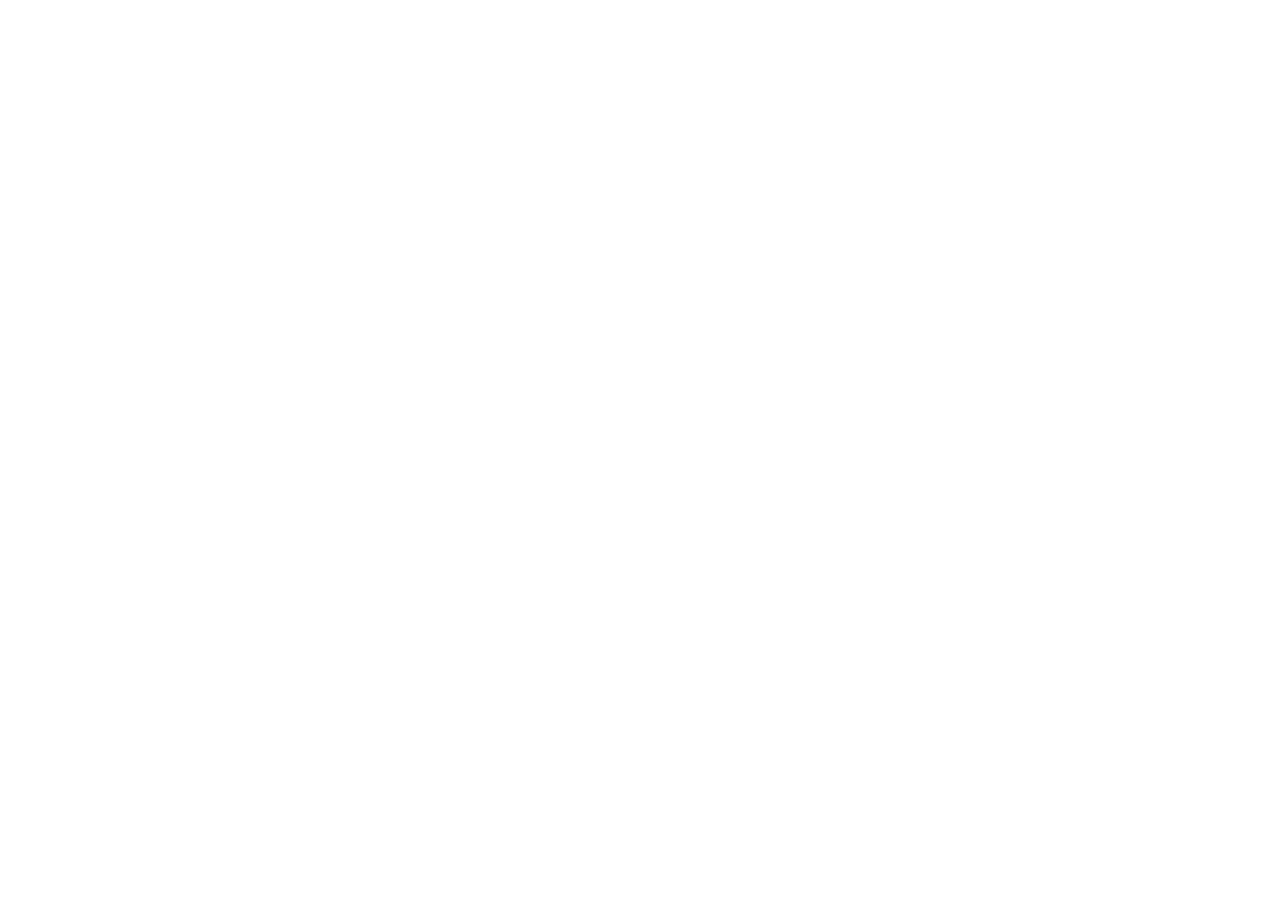
==== index.html @ 66fef85e "First Site configuration" ====
<!DOCTYPE html>
<html lang="pt-br">

<head>
  <meta charset="UTF-8">
  <meta name="viewport" content="width=device-width, initial-scale=1.0">
  <title>Loja Virtual</title>

  <!--CSS-->
  <link rel="stylesheet" href="./assets/css/style.css">
</head>

<body>


  <!-- Arquivos Bootstrap JS-->
  <script src="./assets/js/bootstrap.bundle.min.js"></script>
  <script src="./assets/js/popper.min.js"></script>
</body>

</html>
---- assets/css/style.css ----
﻿@import"https://fonts.googleapis.com/css2?family=Roboto:wght@300;500;900&family=Source+Sans+Pro:wght@200;300;400&display=swap";/*!
* Bootstrap  v5.2.3 (https://getbootstrap.com/)
* Copyright 2011-2022 The Bootstrap Authors
* Copyright 2011-2022 Twitter, Inc.
* Licensed under MIT (https://github.com/twbs/bootstrap/blob/main/LICENSE)
*/:root{--bs-blue:#0d6efd;--bs-indigo:#6610f2;--bs-purple:#6f42c1;--bs-pink:#d63384;--bs-red:#dc3545;--bs-orange:#fd7e14;--bs-yellow:#ffc107;--bs-green:#198754;--bs-teal:#20c997;--bs-cyan:#0dcaf0;--bs-black:#000;--bs-white:#fff;--bs-gray:#6c757d;--bs-gray-dark:#343a40;--bs-gray-100:#f8f9fa;--bs-gray-200:#e9ecef;--bs-gray-300:#dee2e6;--bs-gray-400:#ced4da;--bs-gray-500:#adb5bd;--bs-gray-600:#6c757d;--bs-gray-700:#495057;--bs-gray-800:#343a40;--bs-gray-900:#212529;--bs-primary:#0d6efd;--bs-secondary:#6c757d;--bs-success:#198754;--bs-info:#0dcaf0;--bs-warning:#ffc107;--bs-danger:#dc3545;--bs-light:#f8f9fa;--bs-dark:#212529;--bs-primary-rgb:13,110,253;--bs-secondary-rgb:108,117,125;--bs-success-rgb:25,135,84;--bs-info-rgb:13,202,240;--bs-warning-rgb:255,193,7;--bs-danger-rgb:220,53,69;--bs-light-rgb:248,249,250;--bs-dark-rgb:33,37,41;--bs-white-rgb:255,255,255;--bs-black-rgb:0,0,0;--bs-body-color-rgb:33,37,41;--bs-body-bg-rgb:255,255,255;--bs-font-sans-serif:system-ui,-apple-system,"Segoe UI",Roboto,"Helvetica Neue","Noto Sans","Liberation Sans",Arial,sans-serif,"Apple Color Emoji","Segoe UI Emoji","Segoe UI Symbol","Noto Color Emoji";--bs-font-monospace:SFMono-Regular,Menlo,Monaco,Consolas,"Liberation Mono","Courier New",monospace;--bs-gradient:linear-gradient(180deg, rgba(255, 255, 255, 0.15), rgba(255, 255, 255, 0));--bs-body-font-family:var(--bs-font-sans-serif);--bs-body-font-size:1rem;--bs-body-font-weight:400;--bs-body-line-height:1.5;--bs-body-color:#212529;--bs-body-bg:#fff;--bs-border-width:1px;--bs-border-style:solid;--bs-border-color:#dee2e6;--bs-border-color-translucent:rgba(0, 0, 0, 0.175);--bs-border-radius:0.375rem;--bs-border-radius-sm:0.25rem;--bs-border-radius-lg:0.5rem;--bs-border-radius-xl:1rem;--bs-border-radius-2xl:2rem;--bs-border-radius-pill:50rem;--bs-link-color:#0d6efd;--bs-link-hover-color:#0a58ca;--bs-code-color:#d63384;--bs-highlight-bg:#fff3cd}*,::after,::before{box-sizing:border-box}@media(prefers-reduced-motion: no-preference){:root{scroll-behavior:smooth}}body{margin:0;font-family:var(--bs-body-font-family);font-size:var(--bs-body-font-size);font-weight:var(--bs-body-font-weight);line-height:var(--bs-body-line-height);color:var(--bs-body-color);text-align:var(--bs-body-text-align);background-color:var(--bs-body-bg);-webkit-text-size-adjust:100%;-webkit-tap-highlight-color:rgba(0,0,0,0)}hr{margin:1rem 0;color:inherit;border:0;border-top:1px solid;opacity:.25}.h1,.h2,.h3,.h4,.h5,.h6,h1,h2,h3,h4,h5,h6{margin-top:0;margin-bottom:.5rem;font-weight:500;line-height:1.2}.h1,h1{font-size:calc(1.375rem + 1.5vw)}@media(min-width: 1200px){.h1,h1{font-size:2.5rem}}.h2,h2{font-size:calc(1.325rem + .9vw)}@media(min-width: 1200px){.h2,h2{font-size:2rem}}.h3,h3{font-size:calc(1.3rem + .6vw)}@media(min-width: 1200px){.h3,h3{font-size:1.75rem}}.h4,h4{font-size:calc(1.275rem + .3vw)}@media(min-width: 1200px){.h4,h4{font-size:1.5rem}}.h5,h5{font-size:1.25rem}.h6,h6{font-size:1rem}p{margin-top:0;margin-bottom:1rem}abbr[title]{-webkit-text-decoration:underline dotted;text-decoration:underline dotted;cursor:help;-webkit-text-decoration-skip-ink:none;text-decoration-skip-ink:none}address{margin-bottom:1rem;font-style:normal;line-height:inherit}ol,ul{padding-left:2rem}dl,ol,ul{margin-top:0;margin-bottom:1rem}ol ol,ol ul,ul ol,ul ul{margin-bottom:0}dt{font-weight:700}dd{margin-bottom:.5rem;margin-left:0}blockquote{margin:0 0 1rem}b,strong{font-weight:bolder}.small,small{font-size:.875em}.mark,mark{padding:.1875em;background-color:var(--bs-highlight-bg)}sub,sup{position:relative;font-size:.75em;line-height:0;vertical-align:baseline}sub{bottom:-0.25em}sup{top:-0.5em}a{color:var(--bs-link-color);text-decoration:underline}a:hover{color:var(--bs-link-hover-color)}a:not([href]):not([class]),a:not([href]):not([class]):hover{color:inherit;text-decoration:none}code,kbd,pre,samp{font-family:var(--bs-font-monospace);font-size:1em}pre{display:block;margin-top:0;margin-bottom:1rem;overflow:auto;font-size:.875em}pre code{font-size:inherit;color:inherit;word-break:normal}code{font-size:.875em;color:var(--bs-code-color);word-wrap:break-word}a>code{color:inherit}kbd{padding:.1875rem .375rem;font-size:.875em;color:var(--bs-body-bg);background-color:var(--bs-body-color);border-radius:.25rem}kbd kbd{padding:0;font-size:1em}figure{margin:0 0 1rem}img,svg{vertical-align:middle}table{caption-side:bottom;border-collapse:collapse}caption{padding-top:.5rem;padding-bottom:.5rem;color:#6c757d;text-align:left}th{text-align:inherit;text-align:-webkit-match-parent}tbody,td,tfoot,th,thead,tr{border-color:inherit;border-style:solid;border-width:0}label{display:inline-block}button{border-radius:0}button:focus:not(:focus-visible){outline:0}button,input,optgroup,select,textarea{margin:0;font-family:inherit;font-size:inherit;line-height:inherit}button,select{text-transform:none}[role=button]{cursor:pointer}select{word-wrap:normal}select:disabled{opacity:1}[list]:not([type=date]):not([type=datetime-local]):not([type=month]):not([type=week]):not([type=time])::-webkit-calendar-picker-indicator{display:none !important}[type=button],[type=reset],[type=submit],button{-webkit-appearance:button}[type=button]:not(:disabled),[type=reset]:not(:disabled),[type=submit]:not(:disabled),button:not(:disabled){cursor:pointer}::-moz-focus-inner{padding:0;border-style:none}textarea{resize:vertical}fieldset{min-width:0;padding:0;margin:0;border:0}legend{float:left;width:100%;padding:0;margin-bottom:.5rem;font-size:calc(1.275rem + .3vw);line-height:inherit}@media(min-width: 1200px){legend{font-size:1.5rem}}legend+*{clear:left}::-webkit-datetime-edit-day-field,::-webkit-datetime-edit-fields-wrapper,::-webkit-datetime-edit-hour-field,::-webkit-datetime-edit-minute,::-webkit-datetime-edit-month-field,::-webkit-datetime-edit-text,::-webkit-datetime-edit-year-field{padding:0}::-webkit-inner-spin-button{height:auto}[type=search]{outline-offset:-2px;-webkit-appearance:textfield}::-webkit-search-decoration{-webkit-appearance:none}::-webkit-color-swatch-wrapper{padding:0}::-webkit-file-upload-button{font:inherit;-webkit-appearance:button}::file-selector-button{font:inherit;-webkit-appearance:button}output{display:inline-block}iframe{border:0}summary{display:list-item;cursor:pointer}progress{vertical-align:baseline}[hidden]{display:none !important}.lead{font-size:1.25rem;font-weight:300}.display-1{font-size:calc(1.625rem + 4.5vw);font-weight:300;line-height:1.2}@media(min-width: 1200px){.display-1{font-size:5rem}}.display-2{font-size:calc(1.575rem + 3.9vw);font-weight:300;line-height:1.2}@media(min-width: 1200px){.display-2{font-size:4.5rem}}.display-3{font-size:calc(1.525rem + 3.3vw);font-weight:300;line-height:1.2}@media(min-width: 1200px){.display-3{font-size:4rem}}.display-4{font-size:calc(1.475rem + 2.7vw);font-weight:300;line-height:1.2}@media(min-width: 1200px){.display-4{font-size:3.5rem}}.display-5{font-size:calc(1.425rem + 2.1vw);font-weight:300;line-height:1.2}@media(min-width: 1200px){.display-5{font-size:3rem}}.display-6{font-size:calc(1.375rem + 1.5vw);font-weight:300;line-height:1.2}@media(min-width: 1200px){.display-6{font-size:2.5rem}}.list-unstyled{padding-left:0;list-style:none}.list-inline{padding-left:0;list-style:none}.list-inline-item{display:inline-block}.list-inline-item:not(:last-child){margin-right:.5rem}.initialism{font-size:.875em;text-transform:uppercase}.blockquote{margin-bottom:1rem;font-size:1.25rem}.blockquote>:last-child{margin-bottom:0}.blockquote-footer{margin-top:-1rem;margin-bottom:1rem;font-size:.875em;color:#6c757d}.blockquote-footer::before{content:"— "}.img-fluid{max-width:100%;height:auto}.img-thumbnail{padding:.25rem;background-color:#fff;border:1px solid var(--bs-border-color);border-radius:.375rem;max-width:100%;height:auto}.figure{display:inline-block}.figure-img{margin-bottom:.5rem;line-height:1}.figure-caption{font-size:.875em;color:#6c757d}.container,.container-fluid,.container-lg,.container-md,.container-sm,.container-xl,.container-xxl{--bs-gutter-x:1.5rem;--bs-gutter-y:0;width:100%;padding-right:calc(var(--bs-gutter-x)*.5);padding-left:calc(var(--bs-gutter-x)*.5);margin-right:auto;margin-left:auto}@media(min-width: 576px){.container,.container-sm{max-width:540px}}@media(min-width: 768px){.container,.container-md,.container-sm{max-width:720px}}@media(min-width: 992px){.container,.container-lg,.container-md,.container-sm{max-width:960px}}@media(min-width: 1200px){.container,.container-lg,.container-md,.container-sm,.container-xl{max-width:1140px}}@media(min-width: 1400px){.container,.container-lg,.container-md,.container-sm,.container-xl,.container-xxl{max-width:1320px}}.row{--bs-gutter-x:1.5rem;--bs-gutter-y:0;display:flex;flex-wrap:wrap;margin-top:calc(-1*var(--bs-gutter-y));margin-right:calc(-0.5*var(--bs-gutter-x));margin-left:calc(-0.5*var(--bs-gutter-x))}.row>*{flex-shrink:0;width:100%;max-width:100%;padding-right:calc(var(--bs-gutter-x)*.5);padding-left:calc(var(--bs-gutter-x)*.5);margin-top:var(--bs-gutter-y)}.col{flex:1 0 0%}.row-cols-auto>*{flex:0 0 auto;width:auto}.row-cols-1>*{flex:0 0 auto;width:100%}.row-cols-2>*{flex:0 0 auto;width:50%}.row-cols-3>*{flex:0 0 auto;width:33.3333333333%}.row-cols-4>*{flex:0 0 auto;width:25%}.row-cols-5>*{flex:0 0 auto;width:20%}.row-cols-6>*{flex:0 0 auto;width:16.6666666667%}.col-auto{flex:0 0 auto;width:auto}.col-1{flex:0 0 auto;width:8.33333333%}.col-2{flex:0 0 auto;width:16.66666667%}.col-3{flex:0 0 auto;width:25%}.col-4{flex:0 0 auto;width:33.33333333%}.col-5{flex:0 0 auto;width:41.66666667%}.col-6{flex:0 0 auto;width:50%}.col-7{flex:0 0 auto;width:58.33333333%}.col-8{flex:0 0 auto;width:66.66666667%}.col-9{flex:0 0 auto;width:75%}.col-10{flex:0 0 auto;width:83.33333333%}.col-11{flex:0 0 auto;width:91.66666667%}.col-12{flex:0 0 auto;width:100%}.offset-1{margin-left:8.33333333%}.offset-2{margin-left:16.66666667%}.offset-3{margin-left:25%}.offset-4{margin-left:33.33333333%}.offset-5{margin-left:41.66666667%}.offset-6{margin-left:50%}.offset-7{margin-left:58.33333333%}.offset-8{margin-left:66.66666667%}.offset-9{margin-left:75%}.offset-10{margin-left:83.33333333%}.offset-11{margin-left:91.66666667%}.g-0,.gx-0{--bs-gutter-x:0}.g-0,.gy-0{--bs-gutter-y:0}.g-1,.gx-1{--bs-gutter-x:0.25rem}.g-1,.gy-1{--bs-gutter-y:0.25rem}.g-2,.gx-2{--bs-gutter-x:0.5rem}.g-2,.gy-2{--bs-gutter-y:0.5rem}.g-3,.gx-3{--bs-gutter-x:1rem}.g-3,.gy-3{--bs-gutter-y:1rem}.g-4,.gx-4{--bs-gutter-x:1.5rem}.g-4,.gy-4{--bs-gutter-y:1.5rem}.g-5,.gx-5{--bs-gutter-x:3rem}.g-5,.gy-5{--bs-gutter-y:3rem}@media(min-width: 576px){.col-sm{flex:1 0 0%}.row-cols-sm-auto>*{flex:0 0 auto;width:auto}.row-cols-sm-1>*{flex:0 0 auto;width:100%}.row-cols-sm-2>*{flex:0 0 auto;width:50%}.row-cols-sm-3>*{flex:0 0 auto;width:33.3333333333%}.row-cols-sm-4>*{flex:0 0 auto;width:25%}.row-cols-sm-5>*{flex:0 0 auto;width:20%}.row-cols-sm-6>*{flex:0 0 auto;width:16.6666666667%}.col-sm-auto{flex:0 0 auto;width:auto}.col-sm-1{flex:0 0 auto;width:8.33333333%}.col-sm-2{flex:0 0 auto;width:16.66666667%}.col-sm-3{flex:0 0 auto;width:25%}.col-sm-4{flex:0 0 auto;width:33.33333333%}.col-sm-5{flex:0 0 auto;width:41.66666667%}.col-sm-6{flex:0 0 auto;width:50%}.col-sm-7{flex:0 0 auto;width:58.33333333%}.col-sm-8{flex:0 0 auto;width:66.66666667%}.col-sm-9{flex:0 0 auto;width:75%}.col-sm-10{flex:0 0 auto;width:83.33333333%}.col-sm-11{flex:0 0 auto;width:91.66666667%}.col-sm-12{flex:0 0 auto;width:100%}.offset-sm-0{margin-left:0}.offset-sm-1{margin-left:8.33333333%}.offset-sm-2{margin-left:16.66666667%}.offset-sm-3{margin-left:25%}.offset-sm-4{margin-left:33.33333333%}.offset-sm-5{margin-left:41.66666667%}.offset-sm-6{margin-left:50%}.offset-sm-7{margin-left:58.33333333%}.offset-sm-8{margin-left:66.66666667%}.offset-sm-9{margin-left:75%}.offset-sm-10{margin-left:83.33333333%}.offset-sm-11{margin-left:91.66666667%}.g-sm-0,.gx-sm-0{--bs-gutter-x:0}.g-sm-0,.gy-sm-0{--bs-gutter-y:0}.g-sm-1,.gx-sm-1{--bs-gutter-x:0.25rem}.g-sm-1,.gy-sm-1{--bs-gutter-y:0.25rem}.g-sm-2,.gx-sm-2{--bs-gutter-x:0.5rem}.g-sm-2,.gy-sm-2{--bs-gutter-y:0.5rem}.g-sm-3,.gx-sm-3{--bs-gutter-x:1rem}.g-sm-3,.gy-sm-3{--bs-gutter-y:1rem}.g-sm-4,.gx-sm-4{--bs-gutter-x:1.5rem}.g-sm-4,.gy-sm-4{--bs-gutter-y:1.5rem}.g-sm-5,.gx-sm-5{--bs-gutter-x:3rem}.g-sm-5,.gy-sm-5{--bs-gutter-y:3rem}}@media(min-width: 768px){.col-md{flex:1 0 0%}.row-cols-md-auto>*{flex:0 0 auto;width:auto}.row-cols-md-1>*{flex:0 0 auto;width:100%}.row-cols-md-2>*{flex:0 0 auto;width:50%}.row-cols-md-3>*{flex:0 0 auto;width:33.3333333333%}.row-cols-md-4>*{flex:0 0 auto;width:25%}.row-cols-md-5>*{flex:0 0 auto;width:20%}.row-cols-md-6>*{flex:0 0 auto;width:16.6666666667%}.col-md-auto{flex:0 0 auto;width:auto}.col-md-1{flex:0 0 auto;width:8.33333333%}.col-md-2{flex:0 0 auto;width:16.66666667%}.col-md-3{flex:0 0 auto;width:25%}.col-md-4{flex:0 0 auto;width:33.33333333%}.col-md-5{flex:0 0 auto;width:41.66666667%}.col-md-6{flex:0 0 auto;width:50%}.col-md-7{flex:0 0 auto;width:58.33333333%}.col-md-8{flex:0 0 auto;width:66.66666667%}.col-md-9{flex:0 0 auto;width:75%}.col-md-10{flex:0 0 auto;width:83.33333333%}.col-md-11{flex:0 0 auto;width:91.66666667%}.col-md-12{flex:0 0 auto;width:100%}.offset-md-0{margin-left:0}.offset-md-1{margin-left:8.33333333%}.offset-md-2{margin-left:16.66666667%}.offset-md-3{margin-left:25%}.offset-md-4{margin-left:33.33333333%}.offset-md-5{margin-left:41.66666667%}.offset-md-6{margin-left:50%}.offset-md-7{margin-left:58.33333333%}.offset-md-8{margin-left:66.66666667%}.offset-md-9{margin-left:75%}.offset-md-10{margin-left:83.33333333%}.offset-md-11{margin-left:91.66666667%}.g-md-0,.gx-md-0{--bs-gutter-x:0}.g-md-0,.gy-md-0{--bs-gutter-y:0}.g-md-1,.gx-md-1{--bs-gutter-x:0.25rem}.g-md-1,.gy-md-1{--bs-gutter-y:0.25rem}.g-md-2,.gx-md-2{--bs-gutter-x:0.5rem}.g-md-2,.gy-md-2{--bs-gutter-y:0.5rem}.g-md-3,.gx-md-3{--bs-gutter-x:1rem}.g-md-3,.gy-md-3{--bs-gutter-y:1rem}.g-md-4,.gx-md-4{--bs-gutter-x:1.5rem}.g-md-4,.gy-md-4{--bs-gutter-y:1.5rem}.g-md-5,.gx-md-5{--bs-gutter-x:3rem}.g-md-5,.gy-md-5{--bs-gutter-y:3rem}}@media(min-width: 992px){.col-lg{flex:1 0 0%}.row-cols-lg-auto>*{flex:0 0 auto;width:auto}.row-cols-lg-1>*{flex:0 0 auto;width:100%}.row-cols-lg-2>*{flex:0 0 auto;width:50%}.row-cols-lg-3>*{flex:0 0 auto;width:33.3333333333%}.row-cols-lg-4>*{flex:0 0 auto;width:25%}.row-cols-lg-5>*{flex:0 0 auto;width:20%}.row-cols-lg-6>*{flex:0 0 auto;width:16.6666666667%}.col-lg-auto{flex:0 0 auto;width:auto}.col-lg-1{flex:0 0 auto;width:8.33333333%}.col-lg-2{flex:0 0 auto;width:16.66666667%}.col-lg-3{flex:0 0 auto;width:25%}.col-lg-4{flex:0 0 auto;width:33.33333333%}.col-lg-5{flex:0 0 auto;width:41.66666667%}.col-lg-6{flex:0 0 auto;width:50%}.col-lg-7{flex:0 0 auto;width:58.33333333%}.col-lg-8{flex:0 0 auto;width:66.66666667%}.col-lg-9{flex:0 0 auto;width:75%}.col-lg-10{flex:0 0 auto;width:83.33333333%}.col-lg-11{flex:0 0 auto;width:91.66666667%}.col-lg-12{flex:0 0 auto;width:100%}.offset-lg-0{margin-left:0}.offset-lg-1{margin-left:8.33333333%}.offset-lg-2{margin-left:16.66666667%}.offset-lg-3{margin-left:25%}.offset-lg-4{margin-left:33.33333333%}.offset-lg-5{margin-left:41.66666667%}.offset-lg-6{margin-left:50%}.offset-lg-7{margin-left:58.33333333%}.offset-lg-8{margin-left:66.66666667%}.offset-lg-9{margin-left:75%}.offset-lg-10{margin-left:83.33333333%}.offset-lg-11{margin-left:91.66666667%}.g-lg-0,.gx-lg-0{--bs-gutter-x:0}.g-lg-0,.gy-lg-0{--bs-gutter-y:0}.g-lg-1,.gx-lg-1{--bs-gutter-x:0.25rem}.g-lg-1,.gy-lg-1{--bs-gutter-y:0.25rem}.g-lg-2,.gx-lg-2{--bs-gutter-x:0.5rem}.g-lg-2,.gy-lg-2{--bs-gutter-y:0.5rem}.g-lg-3,.gx-lg-3{--bs-gutter-x:1rem}.g-lg-3,.gy-lg-3{--bs-gutter-y:1rem}.g-lg-4,.gx-lg-4{--bs-gutter-x:1.5rem}.g-lg-4,.gy-lg-4{--bs-gutter-y:1.5rem}.g-lg-5,.gx-lg-5{--bs-gutter-x:3rem}.g-lg-5,.gy-lg-5{--bs-gutter-y:3rem}}@media(min-width: 1200px){.col-xl{flex:1 0 0%}.row-cols-xl-auto>*{flex:0 0 auto;width:auto}.row-cols-xl-1>*{flex:0 0 auto;width:100%}.row-cols-xl-2>*{flex:0 0 auto;width:50%}.row-cols-xl-3>*{flex:0 0 auto;width:33.3333333333%}.row-cols-xl-4>*{flex:0 0 auto;width:25%}.row-cols-xl-5>*{flex:0 0 auto;width:20%}.row-cols-xl-6>*{flex:0 0 auto;width:16.6666666667%}.col-xl-auto{flex:0 0 auto;width:auto}.col-xl-1{flex:0 0 auto;width:8.33333333%}.col-xl-2{flex:0 0 auto;width:16.66666667%}.col-xl-3{flex:0 0 auto;width:25%}.col-xl-4{flex:0 0 auto;width:33.33333333%}.col-xl-5{flex:0 0 auto;width:41.66666667%}.col-xl-6{flex:0 0 auto;width:50%}.col-xl-7{flex:0 0 auto;width:58.33333333%}.col-xl-8{flex:0 0 auto;width:66.66666667%}.col-xl-9{flex:0 0 auto;width:75%}.col-xl-10{flex:0 0 auto;width:83.33333333%}.col-xl-11{flex:0 0 auto;width:91.66666667%}.col-xl-12{flex:0 0 auto;width:100%}.offset-xl-0{margin-left:0}.offset-xl-1{margin-left:8.33333333%}.offset-xl-2{margin-left:16.66666667%}.offset-xl-3{margin-left:25%}.offset-xl-4{margin-left:33.33333333%}.offset-xl-5{margin-left:41.66666667%}.offset-xl-6{margin-left:50%}.offset-xl-7{margin-left:58.33333333%}.offset-xl-8{margin-left:66.66666667%}.offset-xl-9{margin-left:75%}.offset-xl-10{margin-left:83.33333333%}.offset-xl-11{margin-left:91.66666667%}.g-xl-0,.gx-xl-0{--bs-gutter-x:0}.g-xl-0,.gy-xl-0{--bs-gutter-y:0}.g-xl-1,.gx-xl-1{--bs-gutter-x:0.25rem}.g-xl-1,.gy-xl-1{--bs-gutter-y:0.25rem}.g-xl-2,.gx-xl-2{--bs-gutter-x:0.5rem}.g-xl-2,.gy-xl-2{--bs-gutter-y:0.5rem}.g-xl-3,.gx-xl-3{--bs-gutter-x:1rem}.g-xl-3,.gy-xl-3{--bs-gutter-y:1rem}.g-xl-4,.gx-xl-4{--bs-gutter-x:1.5rem}.g-xl-4,.gy-xl-4{--bs-gutter-y:1.5rem}.g-xl-5,.gx-xl-5{--bs-gutter-x:3rem}.g-xl-5,.gy-xl-5{--bs-gutter-y:3rem}}@media(min-width: 1400px){.col-xxl{flex:1 0 0%}.row-cols-xxl-auto>*{flex:0 0 auto;width:auto}.row-cols-xxl-1>*{flex:0 0 auto;width:100%}.row-cols-xxl-2>*{flex:0 0 auto;width:50%}.row-cols-xxl-3>*{flex:0 0 auto;width:33.3333333333%}.row-cols-xxl-4>*{flex:0 0 auto;width:25%}.row-cols-xxl-5>*{flex:0 0 auto;width:20%}.row-cols-xxl-6>*{flex:0 0 auto;width:16.6666666667%}.col-xxl-auto{flex:0 0 auto;width:auto}.col-xxl-1{flex:0 0 auto;width:8.33333333%}.col-xxl-2{flex:0 0 auto;width:16.66666667%}.col-xxl-3{flex:0 0 auto;width:25%}.col-xxl-4{flex:0 0 auto;width:33.33333333%}.col-xxl-5{flex:0 0 auto;width:41.66666667%}.col-xxl-6{flex:0 0 auto;width:50%}.col-xxl-7{flex:0 0 auto;width:58.33333333%}.col-xxl-8{flex:0 0 auto;width:66.66666667%}.col-xxl-9{flex:0 0 auto;width:75%}.col-xxl-10{flex:0 0 auto;width:83.33333333%}.col-xxl-11{flex:0 0 auto;width:91.66666667%}.col-xxl-12{flex:0 0 auto;width:100%}.offset-xxl-0{margin-left:0}.offset-xxl-1{margin-left:8.33333333%}.offset-xxl-2{margin-left:16.66666667%}.offset-xxl-3{margin-left:25%}.offset-xxl-4{margin-left:33.33333333%}.offset-xxl-5{margin-left:41.66666667%}.offset-xxl-6{margin-left:50%}.offset-xxl-7{margin-left:58.33333333%}.offset-xxl-8{margin-left:66.66666667%}.offset-xxl-9{margin-left:75%}.offset-xxl-10{margin-left:83.33333333%}.offset-xxl-11{margin-left:91.66666667%}.g-xxl-0,.gx-xxl-0{--bs-gutter-x:0}.g-xxl-0,.gy-xxl-0{--bs-gutter-y:0}.g-xxl-1,.gx-xxl-1{--bs-gutter-x:0.25rem}.g-xxl-1,.gy-xxl-1{--bs-gutter-y:0.25rem}.g-xxl-2,.gx-xxl-2{--bs-gutter-x:0.5rem}.g-xxl-2,.gy-xxl-2{--bs-gutter-y:0.5rem}.g-xxl-3,.gx-xxl-3{--bs-gutter-x:1rem}.g-xxl-3,.gy-xxl-3{--bs-gutter-y:1rem}.g-xxl-4,.gx-xxl-4{--bs-gutter-x:1.5rem}.g-xxl-4,.gy-xxl-4{--bs-gutter-y:1.5rem}.g-xxl-5,.gx-xxl-5{--bs-gutter-x:3rem}.g-xxl-5,.gy-xxl-5{--bs-gutter-y:3rem}}.table{--bs-table-color:var(--bs-body-color);--bs-table-bg:transparent;--bs-table-border-color:var(--bs-border-color);--bs-table-accent-bg:transparent;--bs-table-striped-color:var(--bs-body-color);--bs-table-striped-bg:rgba(0, 0, 0, 0.05);--bs-table-active-color:var(--bs-body-color);--bs-table-active-bg:rgba(0, 0, 0, 0.1);--bs-table-hover-color:var(--bs-body-color);--bs-table-hover-bg:rgba(0, 0, 0, 0.075);width:100%;margin-bottom:1rem;color:var(--bs-table-color);vertical-align:top;border-color:var(--bs-table-border-color)}.table>:not(caption)>*>*{padding:.5rem .5rem;background-color:var(--bs-table-bg);border-bottom-width:1px;box-shadow:inset 0 0 0 9999px var(--bs-table-accent-bg)}.table>tbody{vertical-align:inherit}.table>thead{vertical-align:bottom}.table-group-divider{border-top:2px solid currentcolor}.caption-top{caption-side:top}.table-sm>:not(caption)>*>*{padding:.25rem .25rem}.table-bordered>:not(caption)>*{border-width:1px 0}.table-bordered>:not(caption)>*>*{border-width:0 1px}.table-borderless>:not(caption)>*>*{border-bottom-width:0}.table-borderless>:not(:first-child){border-top-width:0}.table-striped>tbody>tr:nth-of-type(odd)>*{--bs-table-accent-bg:var(--bs-table-striped-bg);color:var(--bs-table-striped-color)}.table-striped-columns>:not(caption)>tr>:nth-child(2n){--bs-table-accent-bg:var(--bs-table-striped-bg);color:var(--bs-table-striped-color)}.table-active{--bs-table-accent-bg:var(--bs-table-active-bg);color:var(--bs-table-active-color)}.table-hover>tbody>tr:hover>*{--bs-table-accent-bg:var(--bs-table-hover-bg);color:var(--bs-table-hover-color)}.table-primary{--bs-table-color:#000;--bs-table-bg:#cfe2ff;--bs-table-border-color:#bacbe6;--bs-table-striped-bg:#c5d7f2;--bs-table-striped-color:#000;--bs-table-active-bg:#bacbe6;--bs-table-active-color:#000;--bs-table-hover-bg:#bfd1ec;--bs-table-hover-color:#000;color:var(--bs-table-color);border-color:var(--bs-table-border-color)}.table-secondary{--bs-table-color:#000;--bs-table-bg:#e2e3e5;--bs-table-border-color:#cbccce;--bs-table-striped-bg:#d7d8da;--bs-table-striped-color:#000;--bs-table-active-bg:#cbccce;--bs-table-active-color:#000;--bs-table-hover-bg:#d1d2d4;--bs-table-hover-color:#000;color:var(--bs-table-color);border-color:var(--bs-table-border-color)}.table-success{--bs-table-color:#000;--bs-table-bg:#d1e7dd;--bs-table-border-color:#bcd0c7;--bs-table-striped-bg:#c7dbd2;--bs-table-striped-color:#000;--bs-table-active-bg:#bcd0c7;--bs-table-active-color:#000;--bs-table-hover-bg:#c1d6cc;--bs-table-hover-color:#000;color:var(--bs-table-color);border-color:var(--bs-table-border-color)}.table-info{--bs-table-color:#000;--bs-table-bg:#cff4fc;--bs-table-border-color:#badce3;--bs-table-striped-bg:#c5e8ef;--bs-table-striped-color:#000;--bs-table-active-bg:#badce3;--bs-table-active-color:#000;--bs-table-hover-bg:#bfe2e9;--bs-table-hover-color:#000;color:var(--bs-table-color);border-color:var(--bs-table-border-color)}.table-warning{--bs-table-color:#000;--bs-table-bg:#fff3cd;--bs-table-border-color:#e6dbb9;--bs-table-striped-bg:#f2e7c3;--bs-table-striped-color:#000;--bs-table-active-bg:#e6dbb9;--bs-table-active-color:#000;--bs-table-hover-bg:#ece1be;--bs-table-hover-color:#000;color:var(--bs-table-color);border-color:var(--bs-table-border-color)}.table-danger{--bs-table-color:#000;--bs-table-bg:#f8d7da;--bs-table-border-color:#dfc2c4;--bs-table-striped-bg:#eccccf;--bs-table-striped-color:#000;--bs-table-active-bg:#dfc2c4;--bs-table-active-color:#000;--bs-table-hover-bg:#e5c7ca;--bs-table-hover-color:#000;color:var(--bs-table-color);border-color:var(--bs-table-border-color)}.table-light{--bs-table-color:#000;--bs-table-bg:#f8f9fa;--bs-table-border-color:#dfe0e1;--bs-table-striped-bg:#ecedee;--bs-table-striped-color:#000;--bs-table-active-bg:#dfe0e1;--bs-table-active-color:#000;--bs-table-hover-bg:#e5e6e7;--bs-table-hover-color:#000;color:var(--bs-table-color);border-color:var(--bs-table-border-color)}.table-dark{--bs-table-color:#fff;--bs-table-bg:#212529;--bs-table-border-color:#373b3e;--bs-table-striped-bg:#2c3034;--bs-table-striped-color:#fff;--bs-table-active-bg:#373b3e;--bs-table-active-color:#fff;--bs-table-hover-bg:#323539;--bs-table-hover-color:#fff;color:var(--bs-table-color);border-color:var(--bs-table-border-color)}.table-responsive{overflow-x:auto;-webkit-overflow-scrolling:touch}@media(max-width: 575.98px){.table-responsive-sm{overflow-x:auto;-webkit-overflow-scrolling:touch}}@media(max-width: 767.98px){.table-responsive-md{overflow-x:auto;-webkit-overflow-scrolling:touch}}@media(max-width: 991.98px){.table-responsive-lg{overflow-x:auto;-webkit-overflow-scrolling:touch}}@media(max-width: 1199.98px){.table-responsive-xl{overflow-x:auto;-webkit-overflow-scrolling:touch}}@media(max-width: 1399.98px){.table-responsive-xxl{overflow-x:auto;-webkit-overflow-scrolling:touch}}.form-label{margin-bottom:.5rem}.col-form-label{padding-top:calc(.375rem + 1px);padding-bottom:calc(.375rem + 1px);margin-bottom:0;font-size:inherit;line-height:1.5}.col-form-label-lg{padding-top:calc(.5rem + 1px);padding-bottom:calc(.5rem + 1px);font-size:1.25rem}.col-form-label-sm{padding-top:calc(.25rem + 1px);padding-bottom:calc(.25rem + 1px);font-size:.875rem}.form-text{margin-top:.25rem;font-size:.875em;color:#6c757d}.form-control{display:block;width:100%;padding:.375rem .75rem;font-size:1rem;font-weight:400;line-height:1.5;color:#212529;background-color:#fff;background-clip:padding-box;border:1px solid #ced4da;-webkit-appearance:none;-moz-appearance:none;appearance:none;border-radius:.375rem;transition:border-color .15s ease-in-out,box-shadow .15s ease-in-out}@media(prefers-reduced-motion: reduce){.form-control{transition:none}}.form-control[type=file]{overflow:hidden}.form-control[type=file]:not(:disabled):not([readonly]){cursor:pointer}.form-control:focus{color:#212529;background-color:#fff;border-color:#86b7fe;outline:0;box-shadow:0 0 0 .25rem rgba(13,110,253,.25)}.form-control::-webkit-date-and-time-value{height:1.5em}.form-control::-moz-placeholder{color:#6c757d;opacity:1}.form-control::placeholder{color:#6c757d;opacity:1}.form-control:disabled{background-color:#e9ecef;opacity:1}.form-control::-webkit-file-upload-button{padding:.375rem .75rem;margin:-0.375rem -0.75rem;-webkit-margin-end:.75rem;margin-inline-end:.75rem;color:#212529;background-color:#e9ecef;pointer-events:none;border-color:inherit;border-style:solid;border-width:0;border-inline-end-width:1px;border-radius:0;-webkit-transition:color .15s ease-in-out,background-color .15s ease-in-out,border-color .15s ease-in-out,box-shadow .15s ease-in-out;transition:color .15s ease-in-out,background-color .15s ease-in-out,border-color .15s ease-in-out,box-shadow .15s ease-in-out}.form-control::file-selector-button{padding:.375rem .75rem;margin:-0.375rem -0.75rem;-webkit-margin-end:.75rem;margin-inline-end:.75rem;color:#212529;background-color:#e9ecef;pointer-events:none;border-color:inherit;border-style:solid;border-width:0;border-inline-end-width:1px;border-radius:0;transition:color .15s ease-in-out,background-color .15s ease-in-out,border-color .15s ease-in-out,box-shadow .15s ease-in-out}@media(prefers-reduced-motion: reduce){.form-control::-webkit-file-upload-button{-webkit-transition:none;transition:none}.form-control::file-selector-button{transition:none}}.form-control:hover:not(:disabled):not([readonly])::-webkit-file-upload-button{background-color:#dde0e3}.form-control:hover:not(:disabled):not([readonly])::file-selector-button{background-color:#dde0e3}.form-control-plaintext{display:block;width:100%;padding:.375rem 0;margin-bottom:0;line-height:1.5;color:#212529;background-color:rgba(0,0,0,0);border:solid rgba(0,0,0,0);border-width:1px 0}.form-control-plaintext:focus{outline:0}.form-control-plaintext.form-control-lg,.form-control-plaintext.form-control-sm{padding-right:0;padding-left:0}.form-control-sm{min-height:calc(1.5em + .5rem + 2px);padding:.25rem .5rem;font-size:.875rem;border-radius:.25rem}.form-control-sm::-webkit-file-upload-button{padding:.25rem .5rem;margin:-0.25rem -0.5rem;-webkit-margin-end:.5rem;margin-inline-end:.5rem}.form-control-sm::file-selector-button{padding:.25rem .5rem;margin:-0.25rem -0.5rem;-webkit-margin-end:.5rem;margin-inline-end:.5rem}.form-control-lg{min-height:calc(1.5em + 1rem + 2px);padding:.5rem 1rem;font-size:1.25rem;border-radius:.5rem}.form-control-lg::-webkit-file-upload-button{padding:.5rem 1rem;margin:-0.5rem -1rem;-webkit-margin-end:1rem;margin-inline-end:1rem}.form-control-lg::file-selector-button{padding:.5rem 1rem;margin:-0.5rem -1rem;-webkit-margin-end:1rem;margin-inline-end:1rem}textarea.form-control{min-height:calc(1.5em + .75rem + 2px)}textarea.form-control-sm{min-height:calc(1.5em + .5rem + 2px)}textarea.form-control-lg{min-height:calc(1.5em + 1rem + 2px)}.form-control-color{width:3rem;height:calc(1.5em + .75rem + 2px);padding:.375rem}.form-control-color:not(:disabled):not([readonly]){cursor:pointer}.form-control-color::-moz-color-swatch{border:0 !important;border-radius:.375rem}.form-control-color::-webkit-color-swatch{border-radius:.375rem}.form-control-color.form-control-sm{height:calc(1.5em + .5rem + 2px)}.form-control-color.form-control-lg{height:calc(1.5em + 1rem + 2px)}.form-select{display:block;width:100%;padding:.375rem 2.25rem .375rem .75rem;-moz-padding-start:calc(.75rem - 3px);font-size:1rem;font-weight:400;line-height:1.5;color:#212529;background-color:#fff;background-image:url("data:image/svg+xml,%3csvg xmlns='http://www.w3.org/2000/svg' viewBox='0 0 16 16'%3e%3cpath fill='none' stroke='%23343a40' stroke-linecap='round' stroke-linejoin='round' stroke-width='2' d='m2 5 6 6 6-6'/%3e%3c/svg%3e");background-repeat:no-repeat;background-position:right .75rem center;background-size:16px 12px;border:1px solid #ced4da;border-radius:.375rem;transition:border-color .15s ease-in-out,box-shadow .15s ease-in-out;-webkit-appearance:none;-moz-appearance:none;appearance:none}@media(prefers-reduced-motion: reduce){.form-select{transition:none}}.form-select:focus{border-color:#86b7fe;outline:0;box-shadow:0 0 0 .25rem rgba(13,110,253,.25)}.form-select[multiple],.form-select[size]:not([size="1"]){padding-right:.75rem;background-image:none}.form-select:disabled{background-color:#e9ecef}.form-select:-moz-focusring{color:rgba(0,0,0,0);text-shadow:0 0 0 #212529}.form-select-sm{padding-top:.25rem;padding-bottom:.25rem;padding-left:.5rem;font-size:.875rem;border-radius:.25rem}.form-select-lg{padding-top:.5rem;padding-bottom:.5rem;padding-left:1rem;font-size:1.25rem;border-radius:.5rem}.form-check{display:block;min-height:1.5rem;padding-left:1.5em;margin-bottom:.125rem}.form-check .form-check-input{float:left;margin-left:-1.5em}.form-check-reverse{padding-right:1.5em;padding-left:0;text-align:right}.form-check-reverse .form-check-input{float:right;margin-right:-1.5em;margin-left:0}.form-check-input{width:1em;height:1em;margin-top:.25em;vertical-align:top;background-color:#fff;background-repeat:no-repeat;background-position:center;background-size:contain;border:1px solid rgba(0,0,0,.25);-webkit-appearance:none;-moz-appearance:none;appearance:none;-webkit-print-color-adjust:exact;color-adjust:exact;print-color-adjust:exact}.form-check-input[type=checkbox]{border-radius:.25em}.form-check-input[type=radio]{border-radius:50%}.form-check-input:active{filter:brightness(90%)}.form-check-input:focus{border-color:#86b7fe;outline:0;box-shadow:0 0 0 .25rem rgba(13,110,253,.25)}.form-check-input:checked{background-color:#0d6efd;border-color:#0d6efd}.form-check-input:checked[type=checkbox]{background-image:url("data:image/svg+xml,%3csvg xmlns='http://www.w3.org/2000/svg' viewBox='0 0 20 20'%3e%3cpath fill='none' stroke='%23fff' stroke-linecap='round' stroke-linejoin='round' stroke-width='3' d='m6 10 3 3 6-6'/%3e%3c/svg%3e")}.form-check-input:checked[type=radio]{background-image:url("data:image/svg+xml,%3csvg xmlns='http://www.w3.org/2000/svg' viewBox='-4 -4 8 8'%3e%3ccircle r='2' fill='%23fff'/%3e%3c/svg%3e")}.form-check-input[type=checkbox]:indeterminate{background-color:#0d6efd;border-color:#0d6efd;background-image:url("data:image/svg+xml,%3csvg xmlns='http://www.w3.org/2000/svg' viewBox='0 0 20 20'%3e%3cpath fill='none' stroke='%23fff' stroke-linecap='round' stroke-linejoin='round' stroke-width='3' d='M6 10h8'/%3e%3c/svg%3e")}.form-check-input:disabled{pointer-events:none;filter:none;opacity:.5}.form-check-input:disabled~.form-check-label,.form-check-input[disabled]~.form-check-label{cursor:default;opacity:.5}.form-switch{padding-left:2.5em}.form-switch .form-check-input{width:2em;margin-left:-2.5em;background-image:url("data:image/svg+xml,%3csvg xmlns='http://www.w3.org/2000/svg' viewBox='-4 -4 8 8'%3e%3ccircle r='3' fill='rgba%280, 0, 0, 0.25%29'/%3e%3c/svg%3e");background-position:left center;border-radius:2em;transition:background-position .15s ease-in-out}@media(prefers-reduced-motion: reduce){.form-switch .form-check-input{transition:none}}.form-switch .form-check-input:focus{background-image:url("data:image/svg+xml,%3csvg xmlns='http://www.w3.org/2000/svg' viewBox='-4 -4 8 8'%3e%3ccircle r='3' fill='%2386b7fe'/%3e%3c/svg%3e")}.form-switch .form-check-input:checked{background-position:right center;background-image:url("data:image/svg+xml,%3csvg xmlns='http://www.w3.org/2000/svg' viewBox='-4 -4 8 8'%3e%3ccircle r='3' fill='%23fff'/%3e%3c/svg%3e")}.form-switch.form-check-reverse{padding-right:2.5em;padding-left:0}.form-switch.form-check-reverse .form-check-input{margin-right:-2.5em;margin-left:0}.form-check-inline{display:inline-block;margin-right:1rem}.btn-check{position:absolute;clip:rect(0, 0, 0, 0);pointer-events:none}.btn-check:disabled+.btn,.btn-check[disabled]+.btn{pointer-events:none;filter:none;opacity:.65}.form-range{width:100%;height:1.5rem;padding:0;background-color:rgba(0,0,0,0);-webkit-appearance:none;-moz-appearance:none;appearance:none}.form-range:focus{outline:0}.form-range:focus::-webkit-slider-thumb{box-shadow:0 0 0 1px #fff,0 0 0 .25rem rgba(13,110,253,.25)}.form-range:focus::-moz-range-thumb{box-shadow:0 0 0 1px #fff,0 0 0 .25rem rgba(13,110,253,.25)}.form-range::-moz-focus-outer{border:0}.form-range::-webkit-slider-thumb{width:1rem;height:1rem;margin-top:-0.25rem;background-color:#0d6efd;border:0;border-radius:1rem;-webkit-transition:background-color .15s ease-in-out,border-color .15s ease-in-out,box-shadow .15s ease-in-out;transition:background-color .15s ease-in-out,border-color .15s ease-in-out,box-shadow .15s ease-in-out;-webkit-appearance:none;appearance:none}@media(prefers-reduced-motion: reduce){.form-range::-webkit-slider-thumb{-webkit-transition:none;transition:none}}.form-range::-webkit-slider-thumb:active{background-color:#b6d4fe}.form-range::-webkit-slider-runnable-track{width:100%;height:.5rem;color:rgba(0,0,0,0);cursor:pointer;background-color:#dee2e6;border-color:rgba(0,0,0,0);border-radius:1rem}.form-range::-moz-range-thumb{width:1rem;height:1rem;background-color:#0d6efd;border:0;border-radius:1rem;-moz-transition:background-color .15s ease-in-out,border-color .15s ease-in-out,box-shadow .15s ease-in-out;transition:background-color .15s ease-in-out,border-color .15s ease-in-out,box-shadow .15s ease-in-out;-moz-appearance:none;appearance:none}@media(prefers-reduced-motion: reduce){.form-range::-moz-range-thumb{-moz-transition:none;transition:none}}.form-range::-moz-range-thumb:active{background-color:#b6d4fe}.form-range::-moz-range-track{width:100%;height:.5rem;color:rgba(0,0,0,0);cursor:pointer;background-color:#dee2e6;border-color:rgba(0,0,0,0);border-radius:1rem}.form-range:disabled{pointer-events:none}.form-range:disabled::-webkit-slider-thumb{background-color:#adb5bd}.form-range:disabled::-moz-range-thumb{background-color:#adb5bd}.form-floating{position:relative}.form-floating>.form-control,.form-floating>.form-control-plaintext,.form-floating>.form-select{height:calc(3.5rem + 2px);line-height:1.25}.form-floating>label{position:absolute;top:0;left:0;width:100%;height:100%;padding:1rem .75rem;overflow:hidden;text-align:start;text-overflow:ellipsis;white-space:nowrap;pointer-events:none;border:1px solid rgba(0,0,0,0);transform-origin:0 0;transition:opacity .1s ease-in-out,transform .1s ease-in-out}@media(prefers-reduced-motion: reduce){.form-floating>label{transition:none}}.form-floating>.form-control,.form-floating>.form-control-plaintext{padding:1rem .75rem}.form-floating>.form-control-plaintext::-moz-placeholder,.form-floating>.form-control::-moz-placeholder{color:rgba(0,0,0,0)}.form-floating>.form-control-plaintext::placeholder,.form-floating>.form-control::placeholder{color:rgba(0,0,0,0)}.form-floating>.form-control-plaintext:not(:-moz-placeholder-shown),.form-floating>.form-control:not(:-moz-placeholder-shown){padding-top:1.625rem;padding-bottom:.625rem}.form-floating>.form-control-plaintext:focus,.form-floating>.form-control-plaintext:not(:placeholder-shown),.form-floating>.form-control:focus,.form-floating>.form-control:not(:placeholder-shown){padding-top:1.625rem;padding-bottom:.625rem}.form-floating>.form-control-plaintext:-webkit-autofill,.form-floating>.form-control:-webkit-autofill{padding-top:1.625rem;padding-bottom:.625rem}.form-floating>.form-select{padding-top:1.625rem;padding-bottom:.625rem}.form-floating>.form-control:not(:-moz-placeholder-shown)~label{opacity:.65;transform:scale(0.85) translateY(-0.5rem) translateX(0.15rem)}.form-floating>.form-control-plaintext~label,.form-floating>.form-control:focus~label,.form-floating>.form-control:not(:placeholder-shown)~label,.form-floating>.form-select~label{opacity:.65;transform:scale(0.85) translateY(-0.5rem) translateX(0.15rem)}.form-floating>.form-control:-webkit-autofill~label{opacity:.65;transform:scale(0.85) translateY(-0.5rem) translateX(0.15rem)}.form-floating>.form-control-plaintext~label{border-width:1px 0}.input-group{position:relative;display:flex;flex-wrap:wrap;align-items:stretch;width:100%}.input-group>.form-control,.input-group>.form-floating,.input-group>.form-select{position:relative;flex:1 1 auto;width:1%;min-width:0}.input-group>.form-control:focus,.input-group>.form-floating:focus-within,.input-group>.form-select:focus{z-index:5}.input-group .btn{position:relative;z-index:2}.input-group .btn:focus{z-index:5}.input-group-text{display:flex;align-items:center;padding:.375rem .75rem;font-size:1rem;font-weight:400;line-height:1.5;color:#212529;text-align:center;white-space:nowrap;background-color:#e9ecef;border:1px solid #ced4da;border-radius:.375rem}.input-group-lg>.btn,.input-group-lg>.form-control,.input-group-lg>.form-select,.input-group-lg>.input-group-text{padding:.5rem 1rem;font-size:1.25rem;border-radius:.5rem}.input-group-sm>.btn,.input-group-sm>.form-control,.input-group-sm>.form-select,.input-group-sm>.input-group-text{padding:.25rem .5rem;font-size:.875rem;border-radius:.25rem}.input-group-lg>.form-select,.input-group-sm>.form-select{padding-right:3rem}.input-group:not(.has-validation)>.dropdown-toggle:nth-last-child(n+3),.input-group:not(.has-validation)>.form-floating:not(:last-child)>.form-control,.input-group:not(.has-validation)>.form-floating:not(:last-child)>.form-select,.input-group:not(.has-validation)>:not(:last-child):not(.dropdown-toggle):not(.dropdown-menu):not(.form-floating){border-top-right-radius:0;border-bottom-right-radius:0}.input-group.has-validation>.dropdown-toggle:nth-last-child(n+4),.input-group.has-validation>.form-floating:nth-last-child(n+3)>.form-control,.input-group.has-validation>.form-floating:nth-last-child(n+3)>.form-select,.input-group.has-validation>:nth-last-child(n+3):not(.dropdown-toggle):not(.dropdown-menu):not(.form-floating){border-top-right-radius:0;border-bottom-right-radius:0}.input-group>:not(:first-child):not(.dropdown-menu):not(.valid-tooltip):not(.valid-feedback):not(.invalid-tooltip):not(.invalid-feedback){margin-left:-1px;border-top-left-radius:0;border-bottom-left-radius:0}.input-group>.form-floating:not(:first-child)>.form-control,.input-group>.form-floating:not(:first-child)>.form-select{border-top-left-radius:0;border-bottom-left-radius:0}.valid-feedback{display:none;width:100%;margin-top:.25rem;font-size:.875em;color:#198754}.valid-tooltip{position:absolute;top:100%;z-index:5;display:none;max-width:100%;padding:.25rem .5rem;margin-top:.1rem;font-size:.875rem;color:#fff;background-color:rgba(25,135,84,.9);border-radius:.375rem}.is-valid~.valid-feedback,.is-valid~.valid-tooltip,.was-validated :valid~.valid-feedback,.was-validated :valid~.valid-tooltip{display:block}.form-control.is-valid,.was-validated .form-control:valid{border-color:#198754;padding-right:calc(1.5em + .75rem);background-image:url("data:image/svg+xml,%3csvg xmlns='http://www.w3.org/2000/svg' viewBox='0 0 8 8'%3e%3cpath fill='%23198754' d='M2.3 6.73.6 4.53c-.4-1.04.46-1.4 1.1-.8l1.1 1.4 3.4-3.8c.6-.63 1.6-.27 1.2.7l-4 4.6c-.43.5-.8.4-1.1.1z'/%3e%3c/svg%3e");background-repeat:no-repeat;background-position:right calc(.375em + .1875rem) center;background-size:calc(.75em + .375rem) calc(.75em + .375rem)}.form-control.is-valid:focus,.was-validated .form-control:valid:focus{border-color:#198754;box-shadow:0 0 0 .25rem rgba(25,135,84,.25)}.was-validated textarea.form-control:valid,textarea.form-control.is-valid{padding-right:calc(1.5em + .75rem);background-position:top calc(.375em + .1875rem) right calc(.375em + .1875rem)}.form-select.is-valid,.was-validated .form-select:valid{border-color:#198754}.form-select.is-valid:not([multiple]):not([size]),.form-select.is-valid:not([multiple])[size="1"],.was-validated .form-select:valid:not([multiple]):not([size]),.was-validated .form-select:valid:not([multiple])[size="1"]{padding-right:4.125rem;background-image:url("data:image/svg+xml,%3csvg xmlns='http://www.w3.org/2000/svg' viewBox='0 0 16 16'%3e%3cpath fill='none' stroke='%23343a40' stroke-linecap='round' stroke-linejoin='round' stroke-width='2' d='m2 5 6 6 6-6'/%3e%3c/svg%3e"),url("data:image/svg+xml,%3csvg xmlns='http://www.w3.org/2000/svg' viewBox='0 0 8 8'%3e%3cpath fill='%23198754' d='M2.3 6.73.6 4.53c-.4-1.04.46-1.4 1.1-.8l1.1 1.4 3.4-3.8c.6-.63 1.6-.27 1.2.7l-4 4.6c-.43.5-.8.4-1.1.1z'/%3e%3c/svg%3e");background-position:right .75rem center,center right 2.25rem;background-size:16px 12px,calc(.75em + .375rem) calc(.75em + .375rem)}.form-select.is-valid:focus,.was-validated .form-select:valid:focus{border-color:#198754;box-shadow:0 0 0 .25rem rgba(25,135,84,.25)}.form-control-color.is-valid,.was-validated .form-control-color:valid{width:calc(3rem + 1.5em + .75rem)}.form-check-input.is-valid,.was-validated .form-check-input:valid{border-color:#198754}.form-check-input.is-valid:checked,.was-validated .form-check-input:valid:checked{background-color:#198754}.form-check-input.is-valid:focus,.was-validated .form-check-input:valid:focus{box-shadow:0 0 0 .25rem rgba(25,135,84,.25)}.form-check-input.is-valid~.form-check-label,.was-validated .form-check-input:valid~.form-check-label{color:#198754}.form-check-inline .form-check-input~.valid-feedback{margin-left:.5em}.input-group>.form-control:not(:focus).is-valid,.input-group>.form-floating:not(:focus-within).is-valid,.input-group>.form-select:not(:focus).is-valid,.was-validated .input-group>.form-control:not(:focus):valid,.was-validated .input-group>.form-floating:not(:focus-within):valid,.was-validated .input-group>.form-select:not(:focus):valid{z-index:3}.invalid-feedback{display:none;width:100%;margin-top:.25rem;font-size:.875em;color:#dc3545}.invalid-tooltip{position:absolute;top:100%;z-index:5;display:none;max-width:100%;padding:.25rem .5rem;margin-top:.1rem;font-size:.875rem;color:#fff;background-color:rgba(220,53,69,.9);border-radius:.375rem}.is-invalid~.invalid-feedback,.is-invalid~.invalid-tooltip,.was-validated :invalid~.invalid-feedback,.was-validated :invalid~.invalid-tooltip{display:block}.form-control.is-invalid,.was-validated .form-control:invalid{border-color:#dc3545;padding-right:calc(1.5em + .75rem);background-image:url("data:image/svg+xml,%3csvg xmlns='http://www.w3.org/2000/svg' viewBox='0 0 12 12' width='12' height='12' fill='none' stroke='%23dc3545'%3e%3ccircle cx='6' cy='6' r='4.5'/%3e%3cpath stroke-linejoin='round' d='M5.8 3.6h.4L6 6.5z'/%3e%3ccircle cx='6' cy='8.2' r='.6' fill='%23dc3545' stroke='none'/%3e%3c/svg%3e");background-repeat:no-repeat;background-position:right calc(.375em + .1875rem) center;background-size:calc(.75em + .375rem) calc(.75em + .375rem)}.form-control.is-invalid:focus,.was-validated .form-control:invalid:focus{border-color:#dc3545;box-shadow:0 0 0 .25rem rgba(220,53,69,.25)}.was-validated textarea.form-control:invalid,textarea.form-control.is-invalid{padding-right:calc(1.5em + .75rem);background-position:top calc(.375em + .1875rem) right calc(.375em + .1875rem)}.form-select.is-invalid,.was-validated .form-select:invalid{border-color:#dc3545}.form-select.is-invalid:not([multiple]):not([size]),.form-select.is-invalid:not([multiple])[size="1"],.was-validated .form-select:invalid:not([multiple]):not([size]),.was-validated .form-select:invalid:not([multiple])[size="1"]{padding-right:4.125rem;background-image:url("data:image/svg+xml,%3csvg xmlns='http://www.w3.org/2000/svg' viewBox='0 0 16 16'%3e%3cpath fill='none' stroke='%23343a40' stroke-linecap='round' stroke-linejoin='round' stroke-width='2' d='m2 5 6 6 6-6'/%3e%3c/svg%3e"),url("data:image/svg+xml,%3csvg xmlns='http://www.w3.org/2000/svg' viewBox='0 0 12 12' width='12' height='12' fill='none' stroke='%23dc3545'%3e%3ccircle cx='6' cy='6' r='4.5'/%3e%3cpath stroke-linejoin='round' d='M5.8 3.6h.4L6 6.5z'/%3e%3ccircle cx='6' cy='8.2' r='.6' fill='%23dc3545' stroke='none'/%3e%3c/svg%3e");background-position:right .75rem center,center right 2.25rem;background-size:16px 12px,calc(.75em + .375rem) calc(.75em + .375rem)}.form-select.is-invalid:focus,.was-validated .form-select:invalid:focus{border-color:#dc3545;box-shadow:0 0 0 .25rem rgba(220,53,69,.25)}.form-control-color.is-invalid,.was-validated .form-control-color:invalid{width:calc(3rem + 1.5em + .75rem)}.form-check-input.is-invalid,.was-validated .form-check-input:invalid{border-color:#dc3545}.form-check-input.is-invalid:checked,.was-validated .form-check-input:invalid:checked{background-color:#dc3545}.form-check-input.is-invalid:focus,.was-validated .form-check-input:invalid:focus{box-shadow:0 0 0 .25rem rgba(220,53,69,.25)}.form-check-input.is-invalid~.form-check-label,.was-validated .form-check-input:invalid~.form-check-label{color:#dc3545}.form-check-inline .form-check-input~.invalid-feedback{margin-left:.5em}.input-group>.form-control:not(:focus).is-invalid,.input-group>.form-floating:not(:focus-within).is-invalid,.input-group>.form-select:not(:focus).is-invalid,.was-validated .input-group>.form-control:not(:focus):invalid,.was-validated .input-group>.form-floating:not(:focus-within):invalid,.was-validated .input-group>.form-select:not(:focus):invalid{z-index:4}.btn{--bs-btn-padding-x:0.75rem;--bs-btn-padding-y:0.375rem;--bs-btn-font-family: ;--bs-btn-font-size:1rem;--bs-btn-font-weight:400;--bs-btn-line-height:1.5;--bs-btn-color:#212529;--bs-btn-bg:transparent;--bs-btn-border-width:1px;--bs-btn-border-color:transparent;--bs-btn-border-radius:0.375rem;--bs-btn-hover-border-color:transparent;--bs-btn-box-shadow:inset 0 1px 0 rgba(255, 255, 255, 0.15),0 1px 1px rgba(0, 0, 0, 0.075);--bs-btn-disabled-opacity:0.65;--bs-btn-focus-box-shadow:0 0 0 0.25rem rgba(var(--bs-btn-focus-shadow-rgb), .5);display:inline-block;padding:var(--bs-btn-padding-y) var(--bs-btn-padding-x);font-family:var(--bs-btn-font-family);font-size:var(--bs-btn-font-size);font-weight:var(--bs-btn-font-weight);line-height:var(--bs-btn-line-height);color:var(--bs-btn-color);text-align:center;text-decoration:none;vertical-align:middle;cursor:pointer;-webkit-user-select:none;-moz-user-select:none;user-select:none;border:var(--bs-btn-border-width) solid var(--bs-btn-border-color);border-radius:var(--bs-btn-border-radius);background-color:var(--bs-btn-bg);transition:color .15s ease-in-out,background-color .15s ease-in-out,border-color .15s ease-in-out,box-shadow .15s ease-in-out}@media(prefers-reduced-motion: reduce){.btn{transition:none}}.btn:hover{color:var(--bs-btn-hover-color);background-color:var(--bs-btn-hover-bg);border-color:var(--bs-btn-hover-border-color)}.btn-check+.btn:hover{color:var(--bs-btn-color);background-color:var(--bs-btn-bg);border-color:var(--bs-btn-border-color)}.btn:focus-visible{color:var(--bs-btn-hover-color);background-color:var(--bs-btn-hover-bg);border-color:var(--bs-btn-hover-border-color);outline:0;box-shadow:var(--bs-btn-focus-box-shadow)}.btn-check:focus-visible+.btn{border-color:var(--bs-btn-hover-border-color);outline:0;box-shadow:var(--bs-btn-focus-box-shadow)}.btn-check:checked+.btn,.btn.active,.btn.show,.btn:first-child:active,:not(.btn-check)+.btn:active{color:var(--bs-btn-active-color);background-color:var(--bs-btn-active-bg);border-color:var(--bs-btn-active-border-color)}.btn-check:checked+.btn:focus-visible,.btn.active:focus-visible,.btn.show:focus-visible,.btn:first-child:active:focus-visible,:not(.btn-check)+.btn:active:focus-visible{box-shadow:var(--bs-btn-focus-box-shadow)}.btn.disabled,.btn:disabled,fieldset:disabled .btn{color:var(--bs-btn-disabled-color);pointer-events:none;background-color:var(--bs-btn-disabled-bg);border-color:var(--bs-btn-disabled-border-color);opacity:var(--bs-btn-disabled-opacity)}.btn-primary{--bs-btn-color:#fff;--bs-btn-bg:#0d6efd;--bs-btn-border-color:#0d6efd;--bs-btn-hover-color:#fff;--bs-btn-hover-bg:#0b5ed7;--bs-btn-hover-border-color:#0a58ca;--bs-btn-focus-shadow-rgb:49,132,253;--bs-btn-active-color:#fff;--bs-btn-active-bg:#0a58ca;--bs-btn-active-border-color:#0a53be;--bs-btn-active-shadow:inset 0 3px 5px rgba(0, 0, 0, 0.125);--bs-btn-disabled-color:#fff;--bs-btn-disabled-bg:#0d6efd;--bs-btn-disabled-border-color:#0d6efd}.btn-secondary{--bs-btn-color:#fff;--bs-btn-bg:#6c757d;--bs-btn-border-color:#6c757d;--bs-btn-hover-color:#fff;--bs-btn-hover-bg:#5c636a;--bs-btn-hover-border-color:#565e64;--bs-btn-focus-shadow-rgb:130,138,145;--bs-btn-active-color:#fff;--bs-btn-active-bg:#565e64;--bs-btn-active-border-color:#51585e;--bs-btn-active-shadow:inset 0 3px 5px rgba(0, 0, 0, 0.125);--bs-btn-disabled-color:#fff;--bs-btn-disabled-bg:#6c757d;--bs-btn-disabled-border-color:#6c757d}.btn-success{--bs-btn-color:#fff;--bs-btn-bg:#198754;--bs-btn-border-color:#198754;--bs-btn-hover-color:#fff;--bs-btn-hover-bg:#157347;--bs-btn-hover-border-color:#146c43;--bs-btn-focus-shadow-rgb:60,153,110;--bs-btn-active-color:#fff;--bs-btn-active-bg:#146c43;--bs-btn-active-border-color:#13653f;--bs-btn-active-shadow:inset 0 3px 5px rgba(0, 0, 0, 0.125);--bs-btn-disabled-color:#fff;--bs-btn-disabled-bg:#198754;--bs-btn-disabled-border-color:#198754}.btn-info{--bs-btn-color:#000;--bs-btn-bg:#0dcaf0;--bs-btn-border-color:#0dcaf0;--bs-btn-hover-color:#000;--bs-btn-hover-bg:#31d2f2;--bs-btn-hover-border-color:#25cff2;--bs-btn-focus-shadow-rgb:11,172,204;--bs-btn-active-color:#000;--bs-btn-active-bg:#3dd5f3;--bs-btn-active-border-color:#25cff2;--bs-btn-active-shadow:inset 0 3px 5px rgba(0, 0, 0, 0.125);--bs-btn-disabled-color:#000;--bs-btn-disabled-bg:#0dcaf0;--bs-btn-disabled-border-color:#0dcaf0}.btn-warning{--bs-btn-color:#000;--bs-btn-bg:#ffc107;--bs-btn-border-color:#ffc107;--bs-btn-hover-color:#000;--bs-btn-hover-bg:#ffca2c;--bs-btn-hover-border-color:#ffc720;--bs-btn-focus-shadow-rgb:217,164,6;--bs-btn-active-color:#000;--bs-btn-active-bg:#ffcd39;--bs-btn-active-border-color:#ffc720;--bs-btn-active-shadow:inset 0 3px 5px rgba(0, 0, 0, 0.125);--bs-btn-disabled-color:#000;--bs-btn-disabled-bg:#ffc107;--bs-btn-disabled-border-color:#ffc107}.btn-danger{--bs-btn-color:#fff;--bs-btn-bg:#dc3545;--bs-btn-border-color:#dc3545;--bs-btn-hover-color:#fff;--bs-btn-hover-bg:#bb2d3b;--bs-btn-hover-border-color:#b02a37;--bs-btn-focus-shadow-rgb:225,83,97;--bs-btn-active-color:#fff;--bs-btn-active-bg:#b02a37;--bs-btn-active-border-color:#a52834;--bs-btn-active-shadow:inset 0 3px 5px rgba(0, 0, 0, 0.125);--bs-btn-disabled-color:#fff;--bs-btn-disabled-bg:#dc3545;--bs-btn-disabled-border-color:#dc3545}.btn-light{--bs-btn-color:#000;--bs-btn-bg:#f8f9fa;--bs-btn-border-color:#f8f9fa;--bs-btn-hover-color:#000;--bs-btn-hover-bg:#d3d4d5;--bs-btn-hover-border-color:#c6c7c8;--bs-btn-focus-shadow-rgb:211,212,213;--bs-btn-active-color:#000;--bs-btn-active-bg:#c6c7c8;--bs-btn-active-border-color:#babbbc;--bs-btn-active-shadow:inset 0 3px 5px rgba(0, 0, 0, 0.125);--bs-btn-disabled-color:#000;--bs-btn-disabled-bg:#f8f9fa;--bs-btn-disabled-border-color:#f8f9fa}.btn-dark{--bs-btn-color:#fff;--bs-btn-bg:#212529;--bs-btn-border-color:#212529;--bs-btn-hover-color:#fff;--bs-btn-hover-bg:#424649;--bs-btn-hover-border-color:#373b3e;--bs-btn-focus-shadow-rgb:66,70,73;--bs-btn-active-color:#fff;--bs-btn-active-bg:#4d5154;--bs-btn-active-border-color:#373b3e;--bs-btn-active-shadow:inset 0 3px 5px rgba(0, 0, 0, 0.125);--bs-btn-disabled-color:#fff;--bs-btn-disabled-bg:#212529;--bs-btn-disabled-border-color:#212529}.btn-outline-primary{--bs-btn-color:#0d6efd;--bs-btn-border-color:#0d6efd;--bs-btn-hover-color:#fff;--bs-btn-hover-bg:#0d6efd;--bs-btn-hover-border-color:#0d6efd;--bs-btn-focus-shadow-rgb:13,110,253;--bs-btn-active-color:#fff;--bs-btn-active-bg:#0d6efd;--bs-btn-active-border-color:#0d6efd;--bs-btn-active-shadow:inset 0 3px 5px rgba(0, 0, 0, 0.125);--bs-btn-disabled-color:#0d6efd;--bs-btn-disabled-bg:transparent;--bs-btn-disabled-border-color:#0d6efd;--bs-gradient:none}.btn-outline-secondary{--bs-btn-color:#6c757d;--bs-btn-border-color:#6c757d;--bs-btn-hover-color:#fff;--bs-btn-hover-bg:#6c757d;--bs-btn-hover-border-color:#6c757d;--bs-btn-focus-shadow-rgb:108,117,125;--bs-btn-active-color:#fff;--bs-btn-active-bg:#6c757d;--bs-btn-active-border-color:#6c757d;--bs-btn-active-shadow:inset 0 3px 5px rgba(0, 0, 0, 0.125);--bs-btn-disabled-color:#6c757d;--bs-btn-disabled-bg:transparent;--bs-btn-disabled-border-color:#6c757d;--bs-gradient:none}.btn-outline-success{--bs-btn-color:#198754;--bs-btn-border-color:#198754;--bs-btn-hover-color:#fff;--bs-btn-hover-bg:#198754;--bs-btn-hover-border-color:#198754;--bs-btn-focus-shadow-rgb:25,135,84;--bs-btn-active-color:#fff;--bs-btn-active-bg:#198754;--bs-btn-active-border-color:#198754;--bs-btn-active-shadow:inset 0 3px 5px rgba(0, 0, 0, 0.125);--bs-btn-disabled-color:#198754;--bs-btn-disabled-bg:transparent;--bs-btn-disabled-border-color:#198754;--bs-gradient:none}.btn-outline-info{--bs-btn-color:#0dcaf0;--bs-btn-border-color:#0dcaf0;--bs-btn-hover-color:#000;--bs-btn-hover-bg:#0dcaf0;--bs-btn-hover-border-color:#0dcaf0;--bs-btn-focus-shadow-rgb:13,202,240;--bs-btn-active-color:#000;--bs-btn-active-bg:#0dcaf0;--bs-btn-active-border-color:#0dcaf0;--bs-btn-active-shadow:inset 0 3px 5px rgba(0, 0, 0, 0.125);--bs-btn-disabled-color:#0dcaf0;--bs-btn-disabled-bg:transparent;--bs-btn-disabled-border-color:#0dcaf0;--bs-gradient:none}.btn-outline-warning{--bs-btn-color:#ffc107;--bs-btn-border-color:#ffc107;--bs-btn-hover-color:#000;--bs-btn-hover-bg:#ffc107;--bs-btn-hover-border-color:#ffc107;--bs-btn-focus-shadow-rgb:255,193,7;--bs-btn-active-color:#000;--bs-btn-active-bg:#ffc107;--bs-btn-active-border-color:#ffc107;--bs-btn-active-shadow:inset 0 3px 5px rgba(0, 0, 0, 0.125);--bs-btn-disabled-color:#ffc107;--bs-btn-disabled-bg:transparent;--bs-btn-disabled-border-color:#ffc107;--bs-gradient:none}.btn-outline-danger{--bs-btn-color:#dc3545;--bs-btn-border-color:#dc3545;--bs-btn-hover-color:#fff;--bs-btn-hover-bg:#dc3545;--bs-btn-hover-border-color:#dc3545;--bs-btn-focus-shadow-rgb:220,53,69;--bs-btn-active-color:#fff;--bs-btn-active-bg:#dc3545;--bs-btn-active-border-color:#dc3545;--bs-btn-active-shadow:inset 0 3px 5px rgba(0, 0, 0, 0.125);--bs-btn-disabled-color:#dc3545;--bs-btn-disabled-bg:transparent;--bs-btn-disabled-border-color:#dc3545;--bs-gradient:none}.btn-outline-light{--bs-btn-color:#f8f9fa;--bs-btn-border-color:#f8f9fa;--bs-btn-hover-color:#000;--bs-btn-hover-bg:#f8f9fa;--bs-btn-hover-border-color:#f8f9fa;--bs-btn-focus-shadow-rgb:248,249,250;--bs-btn-active-color:#000;--bs-btn-active-bg:#f8f9fa;--bs-btn-active-border-color:#f8f9fa;--bs-btn-active-shadow:inset 0 3px 5px rgba(0, 0, 0, 0.125);--bs-btn-disabled-color:#f8f9fa;--bs-btn-disabled-bg:transparent;--bs-btn-disabled-border-color:#f8f9fa;--bs-gradient:none}.btn-outline-dark{--bs-btn-color:#212529;--bs-btn-border-color:#212529;--bs-btn-hover-color:#fff;--bs-btn-hover-bg:#212529;--bs-btn-hover-border-color:#212529;--bs-btn-focus-shadow-rgb:33,37,41;--bs-btn-active-color:#fff;--bs-btn-active-bg:#212529;--bs-btn-active-border-color:#212529;--bs-btn-active-shadow:inset 0 3px 5px rgba(0, 0, 0, 0.125);--bs-btn-disabled-color:#212529;--bs-btn-disabled-bg:transparent;--bs-btn-disabled-border-color:#212529;--bs-gradient:none}.btn-link{--bs-btn-font-weight:400;--bs-btn-color:var(--bs-link-color);--bs-btn-bg:transparent;--bs-btn-border-color:transparent;--bs-btn-hover-color:var(--bs-link-hover-color);--bs-btn-hover-border-color:transparent;--bs-btn-active-color:var(--bs-link-hover-color);--bs-btn-active-border-color:transparent;--bs-btn-disabled-color:#6c757d;--bs-btn-disabled-border-color:transparent;--bs-btn-box-shadow:none;--bs-btn-focus-shadow-rgb:49,132,253;text-decoration:underline}.btn-link:focus-visible{color:var(--bs-btn-color)}.btn-link:hover{color:var(--bs-btn-hover-color)}.btn-group-lg>.btn,.btn-lg{--bs-btn-padding-y:0.5rem;--bs-btn-padding-x:1rem;--bs-btn-font-size:1.25rem;--bs-btn-border-radius:0.5rem}.btn-group-sm>.btn,.btn-sm{--bs-btn-padding-y:0.25rem;--bs-btn-padding-x:0.5rem;--bs-btn-font-size:0.875rem;--bs-btn-border-radius:0.25rem}.fade{transition:opacity .15s linear}@media(prefers-reduced-motion: reduce){.fade{transition:none}}.fade:not(.show){opacity:0}.collapse:not(.show){display:none}.collapsing{height:0;overflow:hidden;transition:height .35s ease}@media(prefers-reduced-motion: reduce){.collapsing{transition:none}}.collapsing.collapse-horizontal{width:0;height:auto;transition:width .35s ease}@media(prefers-reduced-motion: reduce){.collapsing.collapse-horizontal{transition:none}}.dropdown,.dropdown-center,.dropend,.dropstart,.dropup,.dropup-center{position:relative}.dropdown-toggle{white-space:nowrap}.dropdown-toggle::after{display:inline-block;margin-left:.255em;vertical-align:.255em;content:"";border-top:.3em solid;border-right:.3em solid rgba(0,0,0,0);border-bottom:0;border-left:.3em solid rgba(0,0,0,0)}.dropdown-toggle:empty::after{margin-left:0}.dropdown-menu{--bs-dropdown-zindex:1000;--bs-dropdown-min-width:10rem;--bs-dropdown-padding-x:0;--bs-dropdown-padding-y:0.5rem;--bs-dropdown-spacer:0.125rem;--bs-dropdown-font-size:1rem;--bs-dropdown-color:#212529;--bs-dropdown-bg:#fff;--bs-dropdown-border-color:var(--bs-border-color-translucent);--bs-dropdown-border-radius:0.375rem;--bs-dropdown-border-width:1px;--bs-dropdown-inner-border-radius:calc(0.375rem - 1px);--bs-dropdown-divider-bg:var(--bs-border-color-translucent);--bs-dropdown-divider-margin-y:0.5rem;--bs-dropdown-box-shadow:0 0.5rem 1rem rgba(0, 0, 0, 0.15);--bs-dropdown-link-color:#212529;--bs-dropdown-link-hover-color:#1e2125;--bs-dropdown-link-hover-bg:#e9ecef;--bs-dropdown-link-active-color:#fff;--bs-dropdown-link-active-bg:#0d6efd;--bs-dropdown-link-disabled-color:#adb5bd;--bs-dropdown-item-padding-x:1rem;--bs-dropdown-item-padding-y:0.25rem;--bs-dropdown-header-color:#6c757d;--bs-dropdown-header-padding-x:1rem;--bs-dropdown-header-padding-y:0.5rem;position:absolute;z-index:var(--bs-dropdown-zindex);display:none;min-width:var(--bs-dropdown-min-width);padding:var(--bs-dropdown-padding-y) var(--bs-dropdown-padding-x);margin:0;font-size:var(--bs-dropdown-font-size);color:var(--bs-dropdown-color);text-align:left;list-style:none;background-color:var(--bs-dropdown-bg);background-clip:padding-box;border:var(--bs-dropdown-border-width) solid var(--bs-dropdown-border-color);border-radius:var(--bs-dropdown-border-radius)}.dropdown-menu[data-bs-popper]{top:100%;left:0;margin-top:var(--bs-dropdown-spacer)}.dropdown-menu-start{--bs-position:start}.dropdown-menu-start[data-bs-popper]{right:auto;left:0}.dropdown-menu-end{--bs-position:end}.dropdown-menu-end[data-bs-popper]{right:0;left:auto}@media(min-width: 576px){.dropdown-menu-sm-start{--bs-position:start}.dropdown-menu-sm-start[data-bs-popper]{right:auto;left:0}.dropdown-menu-sm-end{--bs-position:end}.dropdown-menu-sm-end[data-bs-popper]{right:0;left:auto}}@media(min-width: 768px){.dropdown-menu-md-start{--bs-position:start}.dropdown-menu-md-start[data-bs-popper]{right:auto;left:0}.dropdown-menu-md-end{--bs-position:end}.dropdown-menu-md-end[data-bs-popper]{right:0;left:auto}}@media(min-width: 992px){.dropdown-menu-lg-start{--bs-position:start}.dropdown-menu-lg-start[data-bs-popper]{right:auto;left:0}.dropdown-menu-lg-end{--bs-position:end}.dropdown-menu-lg-end[data-bs-popper]{right:0;left:auto}}@media(min-width: 1200px){.dropdown-menu-xl-start{--bs-position:start}.dropdown-menu-xl-start[data-bs-popper]{right:auto;left:0}.dropdown-menu-xl-end{--bs-position:end}.dropdown-menu-xl-end[data-bs-popper]{right:0;left:auto}}@media(min-width: 1400px){.dropdown-menu-xxl-start{--bs-position:start}.dropdown-menu-xxl-start[data-bs-popper]{right:auto;left:0}.dropdown-menu-xxl-end{--bs-position:end}.dropdown-menu-xxl-end[data-bs-popper]{right:0;left:auto}}.dropup .dropdown-menu[data-bs-popper]{top:auto;bottom:100%;margin-top:0;margin-bottom:var(--bs-dropdown-spacer)}.dropup .dropdown-toggle::after{display:inline-block;margin-left:.255em;vertical-align:.255em;content:"";border-top:0;border-right:.3em solid rgba(0,0,0,0);border-bottom:.3em solid;border-left:.3em solid rgba(0,0,0,0)}.dropup .dropdown-toggle:empty::after{margin-left:0}.dropend .dropdown-menu[data-bs-popper]{top:0;right:auto;left:100%;margin-top:0;margin-left:var(--bs-dropdown-spacer)}.dropend .dropdown-toggle::after{display:inline-block;margin-left:.255em;vertical-align:.255em;content:"";border-top:.3em solid rgba(0,0,0,0);border-right:0;border-bottom:.3em solid rgba(0,0,0,0);border-left:.3em solid}.dropend .dropdown-toggle:empty::after{margin-left:0}.dropend .dropdown-toggle::after{vertical-align:0}.dropstart .dropdown-menu[data-bs-popper]{top:0;right:100%;left:auto;margin-top:0;margin-right:var(--bs-dropdown-spacer)}.dropstart .dropdown-toggle::after{display:inline-block;margin-left:.255em;vertical-align:.255em;content:""}.dropstart .dropdown-toggle::after{display:none}.dropstart .dropdown-toggle::before{display:inline-block;margin-right:.255em;vertical-align:.255em;content:"";border-top:.3em solid rgba(0,0,0,0);border-right:.3em solid;border-bottom:.3em solid rgba(0,0,0,0)}.dropstart .dropdown-toggle:empty::after{margin-left:0}.dropstart .dropdown-toggle::before{vertical-align:0}.dropdown-divider{height:0;margin:var(--bs-dropdown-divider-margin-y) 0;overflow:hidden;border-top:1px solid var(--bs-dropdown-divider-bg);opacity:1}.dropdown-item{display:block;width:100%;padding:var(--bs-dropdown-item-padding-y) var(--bs-dropdown-item-padding-x);clear:both;font-weight:400;color:var(--bs-dropdown-link-color);text-align:inherit;text-decoration:none;white-space:nowrap;background-color:rgba(0,0,0,0);border:0}.dropdown-item:focus,.dropdown-item:hover{color:var(--bs-dropdown-link-hover-color);background-color:var(--bs-dropdown-link-hover-bg)}.dropdown-item.active,.dropdown-item:active{color:var(--bs-dropdown-link-active-color);text-decoration:none;background-color:var(--bs-dropdown-link-active-bg)}.dropdown-item.disabled,.dropdown-item:disabled{color:var(--bs-dropdown-link-disabled-color);pointer-events:none;background-color:rgba(0,0,0,0)}.dropdown-menu.show{display:block}.dropdown-header{display:block;padding:var(--bs-dropdown-header-padding-y) var(--bs-dropdown-header-padding-x);margin-bottom:0;font-size:.875rem;color:var(--bs-dropdown-header-color);white-space:nowrap}.dropdown-item-text{display:block;padding:var(--bs-dropdown-item-padding-y) var(--bs-dropdown-item-padding-x);color:var(--bs-dropdown-link-color)}.dropdown-menu-dark{--bs-dropdown-color:#dee2e6;--bs-dropdown-bg:#343a40;--bs-dropdown-border-color:var(--bs-border-color-translucent);--bs-dropdown-box-shadow: ;--bs-dropdown-link-color:#dee2e6;--bs-dropdown-link-hover-color:#fff;--bs-dropdown-divider-bg:var(--bs-border-color-translucent);--bs-dropdown-link-hover-bg:rgba(255, 255, 255, 0.15);--bs-dropdown-link-active-color:#fff;--bs-dropdown-link-active-bg:#0d6efd;--bs-dropdown-link-disabled-color:#adb5bd;--bs-dropdown-header-color:#adb5bd}.btn-group,.btn-group-vertical{position:relative;display:inline-flex;vertical-align:middle}.btn-group-vertical>.btn,.btn-group>.btn{position:relative;flex:1 1 auto}.btn-group-vertical>.btn-check:checked+.btn,.btn-group-vertical>.btn-check:focus+.btn,.btn-group-vertical>.btn.active,.btn-group-vertical>.btn:active,.btn-group-vertical>.btn:focus,.btn-group-vertical>.btn:hover,.btn-group>.btn-check:checked+.btn,.btn-group>.btn-check:focus+.btn,.btn-group>.btn.active,.btn-group>.btn:active,.btn-group>.btn:focus,.btn-group>.btn:hover{z-index:1}.btn-toolbar{display:flex;flex-wrap:wrap;justify-content:flex-start}.btn-toolbar .input-group{width:auto}.btn-group{border-radius:.375rem}.btn-group>.btn-group:not(:first-child),.btn-group>:not(.btn-check:first-child)+.btn{margin-left:-1px}.btn-group>.btn-group:not(:last-child)>.btn,.btn-group>.btn.dropdown-toggle-split:first-child,.btn-group>.btn:not(:last-child):not(.dropdown-toggle){border-top-right-radius:0;border-bottom-right-radius:0}.btn-group>.btn-group:not(:first-child)>.btn,.btn-group>.btn:nth-child(n+3),.btn-group>:not(.btn-check)+.btn{border-top-left-radius:0;border-bottom-left-radius:0}.dropdown-toggle-split{padding-right:.5625rem;padding-left:.5625rem}.dropdown-toggle-split::after,.dropend .dropdown-toggle-split::after,.dropup .dropdown-toggle-split::after{margin-left:0}.dropstart .dropdown-toggle-split::before{margin-right:0}.btn-group-sm>.btn+.dropdown-toggle-split,.btn-sm+.dropdown-toggle-split{padding-right:.375rem;padding-left:.375rem}.btn-group-lg>.btn+.dropdown-toggle-split,.btn-lg+.dropdown-toggle-split{padding-right:.75rem;padding-left:.75rem}.btn-group-vertical{flex-direction:column;align-items:flex-start;justify-content:center}.btn-group-vertical>.btn,.btn-group-vertical>.btn-group{width:100%}.btn-group-vertical>.btn-group:not(:first-child),.btn-group-vertical>.btn:not(:first-child){margin-top:-1px}.btn-group-vertical>.btn-group:not(:last-child)>.btn,.btn-group-vertical>.btn:not(:last-child):not(.dropdown-toggle){border-bottom-right-radius:0;border-bottom-left-radius:0}.btn-group-vertical>.btn-group:not(:first-child)>.btn,.btn-group-vertical>.btn~.btn{border-top-left-radius:0;border-top-right-radius:0}.nav{--bs-nav-link-padding-x:1rem;--bs-nav-link-padding-y:0.5rem;--bs-nav-link-font-weight: ;--bs-nav-link-color:var(--bs-link-color);--bs-nav-link-hover-color:var(--bs-link-hover-color);--bs-nav-link-disabled-color:#6c757d;display:flex;flex-wrap:wrap;padding-left:0;margin-bottom:0;list-style:none}.nav-link{display:block;padding:var(--bs-nav-link-padding-y) var(--bs-nav-link-padding-x);font-size:var(--bs-nav-link-font-size);font-weight:var(--bs-nav-link-font-weight);color:var(--bs-nav-link-color);text-decoration:none;transition:color .15s ease-in-out,background-color .15s ease-in-out,border-color .15s ease-in-out}@media(prefers-reduced-motion: reduce){.nav-link{transition:none}}.nav-link:focus,.nav-link:hover{color:var(--bs-nav-link-hover-color)}.nav-link.disabled{color:var(--bs-nav-link-disabled-color);pointer-events:none;cursor:default}.nav-tabs{--bs-nav-tabs-border-width:1px;--bs-nav-tabs-border-color:#dee2e6;--bs-nav-tabs-border-radius:0.375rem;--bs-nav-tabs-link-hover-border-color:#e9ecef #e9ecef #dee2e6;--bs-nav-tabs-link-active-color:#495057;--bs-nav-tabs-link-active-bg:#fff;--bs-nav-tabs-link-active-border-color:#dee2e6 #dee2e6 #fff;border-bottom:var(--bs-nav-tabs-border-width) solid var(--bs-nav-tabs-border-color)}.nav-tabs .nav-link{margin-bottom:calc(-1*var(--bs-nav-tabs-border-width));background:0 0;border:var(--bs-nav-tabs-border-width) solid rgba(0,0,0,0);border-top-left-radius:var(--bs-nav-tabs-border-radius);border-top-right-radius:var(--bs-nav-tabs-border-radius)}.nav-tabs .nav-link:focus,.nav-tabs .nav-link:hover{isolation:isolate;border-color:var(--bs-nav-tabs-link-hover-border-color)}.nav-tabs .nav-link.disabled,.nav-tabs .nav-link:disabled{color:var(--bs-nav-link-disabled-color);background-color:rgba(0,0,0,0);border-color:rgba(0,0,0,0)}.nav-tabs .nav-item.show .nav-link,.nav-tabs .nav-link.active{color:var(--bs-nav-tabs-link-active-color);background-color:var(--bs-nav-tabs-link-active-bg);border-color:var(--bs-nav-tabs-link-active-border-color)}.nav-tabs .dropdown-menu{margin-top:calc(-1*var(--bs-nav-tabs-border-width));border-top-left-radius:0;border-top-right-radius:0}.nav-pills{--bs-nav-pills-border-radius:0.375rem;--bs-nav-pills-link-active-color:#fff;--bs-nav-pills-link-active-bg:#0d6efd}.nav-pills .nav-link{background:0 0;border:0;border-radius:var(--bs-nav-pills-border-radius)}.nav-pills .nav-link:disabled{color:var(--bs-nav-link-disabled-color);background-color:rgba(0,0,0,0);border-color:rgba(0,0,0,0)}.nav-pills .nav-link.active,.nav-pills .show>.nav-link{color:var(--bs-nav-pills-link-active-color);background-color:var(--bs-nav-pills-link-active-bg)}.nav-fill .nav-item,.nav-fill>.nav-link{flex:1 1 auto;text-align:center}.nav-justified .nav-item,.nav-justified>.nav-link{flex-basis:0;flex-grow:1;text-align:center}.nav-fill .nav-item .nav-link,.nav-justified .nav-item .nav-link{width:100%}.tab-content>.tab-pane{display:none}.tab-content>.active{display:block}.navbar{--bs-navbar-padding-x:0;--bs-navbar-padding-y:0.5rem;--bs-navbar-color:rgba(0, 0, 0, 0.55);--bs-navbar-hover-color:rgba(0, 0, 0, 0.7);--bs-navbar-disabled-color:rgba(0, 0, 0, 0.3);--bs-navbar-active-color:rgba(0, 0, 0, 0.9);--bs-navbar-brand-padding-y:0.3125rem;--bs-navbar-brand-margin-end:1rem;--bs-navbar-brand-font-size:1.25rem;--bs-navbar-brand-color:rgba(0, 0, 0, 0.9);--bs-navbar-brand-hover-color:rgba(0, 0, 0, 0.9);--bs-navbar-nav-link-padding-x:0.5rem;--bs-navbar-toggler-padding-y:0.25rem;--bs-navbar-toggler-padding-x:0.75rem;--bs-navbar-toggler-font-size:1.25rem;--bs-navbar-toggler-icon-bg:url("data:image/svg+xml,%3csvg xmlns='http://www.w3.org/2000/svg' viewBox='0 0 30 30'%3e%3cpath stroke='rgba%280, 0, 0, 0.55%29' stroke-linecap='round' stroke-miterlimit='10' stroke-width='2' d='M4 7h22M4 15h22M4 23h22'/%3e%3c/svg%3e");--bs-navbar-toggler-border-color:rgba(0, 0, 0, 0.1);--bs-navbar-toggler-border-radius:0.375rem;--bs-navbar-toggler-focus-width:0.25rem;--bs-navbar-toggler-transition:box-shadow 0.15s ease-in-out;position:relative;display:flex;flex-wrap:wrap;align-items:center;justify-content:space-between;padding:var(--bs-navbar-padding-y) var(--bs-navbar-padding-x)}.navbar>.container,.navbar>.container-fluid,.navbar>.container-lg,.navbar>.container-md,.navbar>.container-sm,.navbar>.container-xl,.navbar>.container-xxl{display:flex;flex-wrap:inherit;align-items:center;justify-content:space-between}.navbar-brand{padding-top:var(--bs-navbar-brand-padding-y);padding-bottom:var(--bs-navbar-brand-padding-y);margin-right:var(--bs-navbar-brand-margin-end);font-size:var(--bs-navbar-brand-font-size);color:var(--bs-navbar-brand-color);text-decoration:none;white-space:nowrap}.navbar-brand:focus,.navbar-brand:hover{color:var(--bs-navbar-brand-hover-color)}.navbar-nav{--bs-nav-link-padding-x:0;--bs-nav-link-padding-y:0.5rem;--bs-nav-link-font-weight: ;--bs-nav-link-color:var(--bs-navbar-color);--bs-nav-link-hover-color:var(--bs-navbar-hover-color);--bs-nav-link-disabled-color:var(--bs-navbar-disabled-color);display:flex;flex-direction:column;padding-left:0;margin-bottom:0;list-style:none}.navbar-nav .nav-link.active,.navbar-nav .show>.nav-link{color:var(--bs-navbar-active-color)}.navbar-nav .dropdown-menu{position:static}.navbar-text{padding-top:.5rem;padding-bottom:.5rem;color:var(--bs-navbar-color)}.navbar-text a,.navbar-text a:focus,.navbar-text a:hover{color:var(--bs-navbar-active-color)}.navbar-collapse{flex-basis:100%;flex-grow:1;align-items:center}.navbar-toggler{padding:var(--bs-navbar-toggler-padding-y) var(--bs-navbar-toggler-padding-x);font-size:var(--bs-navbar-toggler-font-size);line-height:1;color:var(--bs-navbar-color);background-color:rgba(0,0,0,0);border:var(--bs-border-width) solid var(--bs-navbar-toggler-border-color);border-radius:var(--bs-navbar-toggler-border-radius);transition:var(--bs-navbar-toggler-transition)}@media(prefers-reduced-motion: reduce){.navbar-toggler{transition:none}}.navbar-toggler:hover{text-decoration:none}.navbar-toggler:focus{text-decoration:none;outline:0;box-shadow:0 0 0 var(--bs-navbar-toggler-focus-width)}.navbar-toggler-icon{display:inline-block;width:1.5em;height:1.5em;vertical-align:middle;background-image:var(--bs-navbar-toggler-icon-bg);background-repeat:no-repeat;background-position:center;background-size:100%}.navbar-nav-scroll{max-height:var(--bs-scroll-height, 75vh);overflow-y:auto}@media(min-width: 576px){.navbar-expand-sm{flex-wrap:nowrap;justify-content:flex-start}.navbar-expand-sm .navbar-nav{flex-direction:row}.navbar-expand-sm .navbar-nav .dropdown-menu{position:absolute}.navbar-expand-sm .navbar-nav .nav-link{padding-right:var(--bs-navbar-nav-link-padding-x);padding-left:var(--bs-navbar-nav-link-padding-x)}.navbar-expand-sm .navbar-nav-scroll{overflow:visible}.navbar-expand-sm .navbar-collapse{display:flex !important;flex-basis:auto}.navbar-expand-sm .navbar-toggler{display:none}.navbar-expand-sm .offcanvas{position:static;z-index:auto;flex-grow:1;width:auto !important;height:auto !important;visibility:visible !important;background-color:rgba(0,0,0,0) !important;border:0 !important;transform:none !important;transition:none}.navbar-expand-sm .offcanvas .offcanvas-header{display:none}.navbar-expand-sm .offcanvas .offcanvas-body{display:flex;flex-grow:0;padding:0;overflow-y:visible}}@media(min-width: 768px){.navbar-expand-md{flex-wrap:nowrap;justify-content:flex-start}.navbar-expand-md .navbar-nav{flex-direction:row}.navbar-expand-md .navbar-nav .dropdown-menu{position:absolute}.navbar-expand-md .navbar-nav .nav-link{padding-right:var(--bs-navbar-nav-link-padding-x);padding-left:var(--bs-navbar-nav-link-padding-x)}.navbar-expand-md .navbar-nav-scroll{overflow:visible}.navbar-expand-md .navbar-collapse{display:flex !important;flex-basis:auto}.navbar-expand-md .navbar-toggler{display:none}.navbar-expand-md .offcanvas{position:static;z-index:auto;flex-grow:1;width:auto !important;height:auto !important;visibility:visible !important;background-color:rgba(0,0,0,0) !important;border:0 !important;transform:none !important;transition:none}.navbar-expand-md .offcanvas .offcanvas-header{display:none}.navbar-expand-md .offcanvas .offcanvas-body{display:flex;flex-grow:0;padding:0;overflow-y:visible}}@media(min-width: 992px){.navbar-expand-lg{flex-wrap:nowrap;justify-content:flex-start}.navbar-expand-lg .navbar-nav{flex-direction:row}.navbar-expand-lg .navbar-nav .dropdown-menu{position:absolute}.navbar-expand-lg .navbar-nav .nav-link{padding-right:var(--bs-navbar-nav-link-padding-x);padding-left:var(--bs-navbar-nav-link-padding-x)}.navbar-expand-lg .navbar-nav-scroll{overflow:visible}.navbar-expand-lg .navbar-collapse{display:flex !important;flex-basis:auto}.navbar-expand-lg .navbar-toggler{display:none}.navbar-expand-lg .offcanvas{position:static;z-index:auto;flex-grow:1;width:auto !important;height:auto !important;visibility:visible !important;background-color:rgba(0,0,0,0) !important;border:0 !important;transform:none !important;transition:none}.navbar-expand-lg .offcanvas .offcanvas-header{display:none}.navbar-expand-lg .offcanvas .offcanvas-body{display:flex;flex-grow:0;padding:0;overflow-y:visible}}@media(min-width: 1200px){.navbar-expand-xl{flex-wrap:nowrap;justify-content:flex-start}.navbar-expand-xl .navbar-nav{flex-direction:row}.navbar-expand-xl .navbar-nav .dropdown-menu{position:absolute}.navbar-expand-xl .navbar-nav .nav-link{padding-right:var(--bs-navbar-nav-link-padding-x);padding-left:var(--bs-navbar-nav-link-padding-x)}.navbar-expand-xl .navbar-nav-scroll{overflow:visible}.navbar-expand-xl .navbar-collapse{display:flex !important;flex-basis:auto}.navbar-expand-xl .navbar-toggler{display:none}.navbar-expand-xl .offcanvas{position:static;z-index:auto;flex-grow:1;width:auto !important;height:auto !important;visibility:visible !important;background-color:rgba(0,0,0,0) !important;border:0 !important;transform:none !important;transition:none}.navbar-expand-xl .offcanvas .offcanvas-header{display:none}.navbar-expand-xl .offcanvas .offcanvas-body{display:flex;flex-grow:0;padding:0;overflow-y:visible}}@media(min-width: 1400px){.navbar-expand-xxl{flex-wrap:nowrap;justify-content:flex-start}.navbar-expand-xxl .navbar-nav{flex-direction:row}.navbar-expand-xxl .navbar-nav .dropdown-menu{position:absolute}.navbar-expand-xxl .navbar-nav .nav-link{padding-right:var(--bs-navbar-nav-link-padding-x);padding-left:var(--bs-navbar-nav-link-padding-x)}.navbar-expand-xxl .navbar-nav-scroll{overflow:visible}.navbar-expand-xxl .navbar-collapse{display:flex !important;flex-basis:auto}.navbar-expand-xxl .navbar-toggler{display:none}.navbar-expand-xxl .offcanvas{position:static;z-index:auto;flex-grow:1;width:auto !important;height:auto !important;visibility:visible !important;background-color:rgba(0,0,0,0) !important;border:0 !important;transform:none !important;transition:none}.navbar-expand-xxl .offcanvas .offcanvas-header{display:none}.navbar-expand-xxl .offcanvas .offcanvas-body{display:flex;flex-grow:0;padding:0;overflow-y:visible}}.navbar-expand{flex-wrap:nowrap;justify-content:flex-start}.navbar-expand .navbar-nav{flex-direction:row}.navbar-expand .navbar-nav .dropdown-menu{position:absolute}.navbar-expand .navbar-nav .nav-link{padding-right:var(--bs-navbar-nav-link-padding-x);padding-left:var(--bs-navbar-nav-link-padding-x)}.navbar-expand .navbar-nav-scroll{overflow:visible}.navbar-expand .navbar-collapse{display:flex !important;flex-basis:auto}.navbar-expand .navbar-toggler{display:none}.navbar-expand .offcanvas{position:static;z-index:auto;flex-grow:1;width:auto !important;height:auto !important;visibility:visible !important;background-color:rgba(0,0,0,0) !important;border:0 !important;transform:none !important;transition:none}.navbar-expand .offcanvas .offcanvas-header{display:none}.navbar-expand .offcanvas .offcanvas-body{display:flex;flex-grow:0;padding:0;overflow-y:visible}.navbar-dark{--bs-navbar-color:rgba(255, 255, 255, 0.55);--bs-navbar-hover-color:rgba(255, 255, 255, 0.75);--bs-navbar-disabled-color:rgba(255, 255, 255, 0.25);--bs-navbar-active-color:#fff;--bs-navbar-brand-color:#fff;--bs-navbar-brand-hover-color:#fff;--bs-navbar-toggler-border-color:rgba(255, 255, 255, 0.1);--bs-navbar-toggler-icon-bg:url("data:image/svg+xml,%3csvg xmlns='http://www.w3.org/2000/svg' viewBox='0 0 30 30'%3e%3cpath stroke='rgba%28255, 255, 255, 0.55%29' stroke-linecap='round' stroke-miterlimit='10' stroke-width='2' d='M4 7h22M4 15h22M4 23h22'/%3e%3c/svg%3e")}.card{--bs-card-spacer-y:1rem;--bs-card-spacer-x:1rem;--bs-card-title-spacer-y:0.5rem;--bs-card-border-width:1px;--bs-card-border-color:var(--bs-border-color-translucent);--bs-card-border-radius:0.375rem;--bs-card-box-shadow: ;--bs-card-inner-border-radius:calc(0.375rem - 1px);--bs-card-cap-padding-y:0.5rem;--bs-card-cap-padding-x:1rem;--bs-card-cap-bg:rgba(0, 0, 0, 0.03);--bs-card-cap-color: ;--bs-card-height: ;--bs-card-color: ;--bs-card-bg:#fff;--bs-card-img-overlay-padding:1rem;--bs-card-group-margin:0.75rem;position:relative;display:flex;flex-direction:column;min-width:0;height:var(--bs-card-height);word-wrap:break-word;background-color:var(--bs-card-bg);background-clip:border-box;border:var(--bs-card-border-width) solid var(--bs-card-border-color);border-radius:var(--bs-card-border-radius)}.card>hr{margin-right:0;margin-left:0}.card>.list-group{border-top:inherit;border-bottom:inherit}.card>.list-group:first-child{border-top-width:0;border-top-left-radius:var(--bs-card-inner-border-radius);border-top-right-radius:var(--bs-card-inner-border-radius)}.card>.list-group:last-child{border-bottom-width:0;border-bottom-right-radius:var(--bs-card-inner-border-radius);border-bottom-left-radius:var(--bs-card-inner-border-radius)}.card>.card-header+.list-group,.card>.list-group+.card-footer{border-top:0}.card-body{flex:1 1 auto;padding:var(--bs-card-spacer-y) var(--bs-card-spacer-x);color:var(--bs-card-color)}.card-title{margin-bottom:var(--bs-card-title-spacer-y)}.card-subtitle{margin-top:calc(-0.5*var(--bs-card-title-spacer-y));margin-bottom:0}.card-text:last-child{margin-bottom:0}.card-link+.card-link{margin-left:var(--bs-card-spacer-x)}.card-header{padding:var(--bs-card-cap-padding-y) var(--bs-card-cap-padding-x);margin-bottom:0;color:var(--bs-card-cap-color);background-color:var(--bs-card-cap-bg);border-bottom:var(--bs-card-border-width) solid var(--bs-card-border-color)}.card-header:first-child{border-radius:var(--bs-card-inner-border-radius) var(--bs-card-inner-border-radius) 0 0}.card-footer{padding:var(--bs-card-cap-padding-y) var(--bs-card-cap-padding-x);color:var(--bs-card-cap-color);background-color:var(--bs-card-cap-bg);border-top:var(--bs-card-border-width) solid var(--bs-card-border-color)}.card-footer:last-child{border-radius:0 0 var(--bs-card-inner-border-radius) var(--bs-card-inner-border-radius)}.card-header-tabs{margin-right:calc(-0.5*var(--bs-card-cap-padding-x));margin-bottom:calc(-1*var(--bs-card-cap-padding-y));margin-left:calc(-0.5*var(--bs-card-cap-padding-x));border-bottom:0}.card-header-tabs .nav-link.active{background-color:var(--bs-card-bg);border-bottom-color:var(--bs-card-bg)}.card-header-pills{margin-right:calc(-0.5*var(--bs-card-cap-padding-x));margin-left:calc(-0.5*var(--bs-card-cap-padding-x))}.card-img-overlay{position:absolute;top:0;right:0;bottom:0;left:0;padding:var(--bs-card-img-overlay-padding);border-radius:var(--bs-card-inner-border-radius)}.card-img,.card-img-bottom,.card-img-top{width:100%}.card-img,.card-img-top{border-top-left-radius:var(--bs-card-inner-border-radius);border-top-right-radius:var(--bs-card-inner-border-radius)}.card-img,.card-img-bottom{border-bottom-right-radius:var(--bs-card-inner-border-radius);border-bottom-left-radius:var(--bs-card-inner-border-radius)}.card-group>.card{margin-bottom:var(--bs-card-group-margin)}@media(min-width: 576px){.card-group{display:flex;flex-flow:row wrap}.card-group>.card{flex:1 0 0%;margin-bottom:0}.card-group>.card+.card{margin-left:0;border-left:0}.card-group>.card:not(:last-child){border-top-right-radius:0;border-bottom-right-radius:0}.card-group>.card:not(:last-child) .card-header,.card-group>.card:not(:last-child) .card-img-top{border-top-right-radius:0}.card-group>.card:not(:last-child) .card-footer,.card-group>.card:not(:last-child) .card-img-bottom{border-bottom-right-radius:0}.card-group>.card:not(:first-child){border-top-left-radius:0;border-bottom-left-radius:0}.card-group>.card:not(:first-child) .card-header,.card-group>.card:not(:first-child) .card-img-top{border-top-left-radius:0}.card-group>.card:not(:first-child) .card-footer,.card-group>.card:not(:first-child) .card-img-bottom{border-bottom-left-radius:0}}.accordion{--bs-accordion-color:#212529;--bs-accordion-bg:#fff;--bs-accordion-transition:color 0.15s ease-in-out,background-color 0.15s ease-in-out,border-color 0.15s ease-in-out,box-shadow 0.15s ease-in-out,border-radius 0.15s ease;--bs-accordion-border-color:var(--bs-border-color);--bs-accordion-border-width:1px;--bs-accordion-border-radius:0.375rem;--bs-accordion-inner-border-radius:calc(0.375rem - 1px);--bs-accordion-btn-padding-x:1.25rem;--bs-accordion-btn-padding-y:1rem;--bs-accordion-btn-color:#212529;--bs-accordion-btn-bg:var(--bs-accordion-bg);--bs-accordion-btn-icon:url("data:image/svg+xml,%3csvg xmlns='http://www.w3.org/2000/svg' viewBox='0 0 16 16' fill='%23212529'%3e%3cpath fill-rule='evenodd' d='M1.646 4.646a.5.5 0 0 1 .708 0L8 10.293l5.646-5.647a.5.5 0 0 1 .708.708l-6 6a.5.5 0 0 1-.708 0l-6-6a.5.5 0 0 1 0-.708z'/%3e%3c/svg%3e");--bs-accordion-btn-icon-width:1.25rem;--bs-accordion-btn-icon-transform:rotate(-180deg);--bs-accordion-btn-icon-transition:transform 0.2s ease-in-out;--bs-accordion-btn-active-icon:url("data:image/svg+xml,%3csvg xmlns='http://www.w3.org/2000/svg' viewBox='0 0 16 16' fill='%230c63e4'%3e%3cpath fill-rule='evenodd' d='M1.646 4.646a.5.5 0 0 1 .708 0L8 10.293l5.646-5.647a.5.5 0 0 1 .708.708l-6 6a.5.5 0 0 1-.708 0l-6-6a.5.5 0 0 1 0-.708z'/%3e%3c/svg%3e");--bs-accordion-btn-focus-border-color:#86b7fe;--bs-accordion-btn-focus-box-shadow:0 0 0 0.25rem rgba(13, 110, 253, 0.25);--bs-accordion-body-padding-x:1.25rem;--bs-accordion-body-padding-y:1rem;--bs-accordion-active-color:#0c63e4;--bs-accordion-active-bg:#e7f1ff}.accordion-button{position:relative;display:flex;align-items:center;width:100%;padding:var(--bs-accordion-btn-padding-y) var(--bs-accordion-btn-padding-x);font-size:1rem;color:var(--bs-accordion-btn-color);text-align:left;background-color:var(--bs-accordion-btn-bg);border:0;border-radius:0;overflow-anchor:none;transition:var(--bs-accordion-transition)}@media(prefers-reduced-motion: reduce){.accordion-button{transition:none}}.accordion-button:not(.collapsed){color:var(--bs-accordion-active-color);background-color:var(--bs-accordion-active-bg);box-shadow:inset 0 calc(-1*var(--bs-accordion-border-width)) 0 var(--bs-accordion-border-color)}.accordion-button:not(.collapsed)::after{background-image:var(--bs-accordion-btn-active-icon);transform:var(--bs-accordion-btn-icon-transform)}.accordion-button::after{flex-shrink:0;width:var(--bs-accordion-btn-icon-width);height:var(--bs-accordion-btn-icon-width);margin-left:auto;content:"";background-image:var(--bs-accordion-btn-icon);background-repeat:no-repeat;background-size:var(--bs-accordion-btn-icon-width);transition:var(--bs-accordion-btn-icon-transition)}@media(prefers-reduced-motion: reduce){.accordion-button::after{transition:none}}.accordion-button:hover{z-index:2}.accordion-button:focus{z-index:3;border-color:var(--bs-accordion-btn-focus-border-color);outline:0;box-shadow:var(--bs-accordion-btn-focus-box-shadow)}.accordion-header{margin-bottom:0}.accordion-item{color:var(--bs-accordion-color);background-color:var(--bs-accordion-bg);border:var(--bs-accordion-border-width) solid var(--bs-accordion-border-color)}.accordion-item:first-of-type{border-top-left-radius:var(--bs-accordion-border-radius);border-top-right-radius:var(--bs-accordion-border-radius)}.accordion-item:first-of-type .accordion-button{border-top-left-radius:var(--bs-accordion-inner-border-radius);border-top-right-radius:var(--bs-accordion-inner-border-radius)}.accordion-item:not(:first-of-type){border-top:0}.accordion-item:last-of-type{border-bottom-right-radius:var(--bs-accordion-border-radius);border-bottom-left-radius:var(--bs-accordion-border-radius)}.accordion-item:last-of-type .accordion-button.collapsed{border-bottom-right-radius:var(--bs-accordion-inner-border-radius);border-bottom-left-radius:var(--bs-accordion-inner-border-radius)}.accordion-item:last-of-type .accordion-collapse{border-bottom-right-radius:var(--bs-accordion-border-radius);border-bottom-left-radius:var(--bs-accordion-border-radius)}.accordion-body{padding:var(--bs-accordion-body-padding-y) var(--bs-accordion-body-padding-x)}.accordion-flush .accordion-collapse{border-width:0}.accordion-flush .accordion-item{border-right:0;border-left:0;border-radius:0}.accordion-flush .accordion-item:first-child{border-top:0}.accordion-flush .accordion-item:last-child{border-bottom:0}.accordion-flush .accordion-item .accordion-button,.accordion-flush .accordion-item .accordion-button.collapsed{border-radius:0}.breadcrumb{--bs-breadcrumb-padding-x:0;--bs-breadcrumb-padding-y:0;--bs-breadcrumb-margin-bottom:1rem;--bs-breadcrumb-bg: ;--bs-breadcrumb-border-radius: ;--bs-breadcrumb-divider-color:#6c757d;--bs-breadcrumb-item-padding-x:0.5rem;--bs-breadcrumb-item-active-color:#6c757d;display:flex;flex-wrap:wrap;padding:var(--bs-breadcrumb-padding-y) var(--bs-breadcrumb-padding-x);margin-bottom:var(--bs-breadcrumb-margin-bottom);font-size:var(--bs-breadcrumb-font-size);list-style:none;background-color:var(--bs-breadcrumb-bg);border-radius:var(--bs-breadcrumb-border-radius)}.breadcrumb-item+.breadcrumb-item{padding-left:var(--bs-breadcrumb-item-padding-x)}.breadcrumb-item+.breadcrumb-item::before{float:left;padding-right:var(--bs-breadcrumb-item-padding-x);color:var(--bs-breadcrumb-divider-color);content:var(--bs-breadcrumb-divider, "/")}.breadcrumb-item.active{color:var(--bs-breadcrumb-item-active-color)}.pagination{--bs-pagination-padding-x:0.75rem;--bs-pagination-padding-y:0.375rem;--bs-pagination-font-size:1rem;--bs-pagination-color:var(--bs-link-color);--bs-pagination-bg:#fff;--bs-pagination-border-width:1px;--bs-pagination-border-color:#dee2e6;--bs-pagination-border-radius:0.375rem;--bs-pagination-hover-color:var(--bs-link-hover-color);--bs-pagination-hover-bg:#e9ecef;--bs-pagination-hover-border-color:#dee2e6;--bs-pagination-focus-color:var(--bs-link-hover-color);--bs-pagination-focus-bg:#e9ecef;--bs-pagination-focus-box-shadow:0 0 0 0.25rem rgba(13, 110, 253, 0.25);--bs-pagination-active-color:#fff;--bs-pagination-active-bg:#0d6efd;--bs-pagination-active-border-color:#0d6efd;--bs-pagination-disabled-color:#6c757d;--bs-pagination-disabled-bg:#fff;--bs-pagination-disabled-border-color:#dee2e6;display:flex;padding-left:0;list-style:none}.page-link{position:relative;display:block;padding:var(--bs-pagination-padding-y) var(--bs-pagination-padding-x);font-size:var(--bs-pagination-font-size);color:var(--bs-pagination-color);text-decoration:none;background-color:var(--bs-pagination-bg);border:var(--bs-pagination-border-width) solid var(--bs-pagination-border-color);transition:color .15s ease-in-out,background-color .15s ease-in-out,border-color .15s ease-in-out,box-shadow .15s ease-in-out}@media(prefers-reduced-motion: reduce){.page-link{transition:none}}.page-link:hover{z-index:2;color:var(--bs-pagination-hover-color);background-color:var(--bs-pagination-hover-bg);border-color:var(--bs-pagination-hover-border-color)}.page-link:focus{z-index:3;color:var(--bs-pagination-focus-color);background-color:var(--bs-pagination-focus-bg);outline:0;box-shadow:var(--bs-pagination-focus-box-shadow)}.active>.page-link,.page-link.active{z-index:3;color:var(--bs-pagination-active-color);background-color:var(--bs-pagination-active-bg);border-color:var(--bs-pagination-active-border-color)}.disabled>.page-link,.page-link.disabled{color:var(--bs-pagination-disabled-color);pointer-events:none;background-color:var(--bs-pagination-disabled-bg);border-color:var(--bs-pagination-disabled-border-color)}.page-item:not(:first-child) .page-link{margin-left:-1px}.page-item:first-child .page-link{border-top-left-radius:var(--bs-pagination-border-radius);border-bottom-left-radius:var(--bs-pagination-border-radius)}.page-item:last-child .page-link{border-top-right-radius:var(--bs-pagination-border-radius);border-bottom-right-radius:var(--bs-pagination-border-radius)}.pagination-lg{--bs-pagination-padding-x:1.5rem;--bs-pagination-padding-y:0.75rem;--bs-pagination-font-size:1.25rem;--bs-pagination-border-radius:0.5rem}.pagination-sm{--bs-pagination-padding-x:0.5rem;--bs-pagination-padding-y:0.25rem;--bs-pagination-font-size:0.875rem;--bs-pagination-border-radius:0.25rem}.badge{--bs-badge-padding-x:0.65em;--bs-badge-padding-y:0.35em;--bs-badge-font-size:0.75em;--bs-badge-font-weight:700;--bs-badge-color:#fff;--bs-badge-border-radius:0.375rem;display:inline-block;padding:var(--bs-badge-padding-y) var(--bs-badge-padding-x);font-size:var(--bs-badge-font-size);font-weight:var(--bs-badge-font-weight);line-height:1;color:var(--bs-badge-color);text-align:center;white-space:nowrap;vertical-align:baseline;border-radius:var(--bs-badge-border-radius)}.badge:empty{display:none}.btn .badge{position:relative;top:-1px}.alert{--bs-alert-bg:transparent;--bs-alert-padding-x:1rem;--bs-alert-padding-y:1rem;--bs-alert-margin-bottom:1rem;--bs-alert-color:inherit;--bs-alert-border-color:transparent;--bs-alert-border:1px solid var(--bs-alert-border-color);--bs-alert-border-radius:0.375rem;position:relative;padding:var(--bs-alert-padding-y) var(--bs-alert-padding-x);margin-bottom:var(--bs-alert-margin-bottom);color:var(--bs-alert-color);background-color:var(--bs-alert-bg);border:var(--bs-alert-border);border-radius:var(--bs-alert-border-radius)}.alert-heading{color:inherit}.alert-link{font-weight:700}.alert-dismissible{padding-right:3rem}.alert-dismissible .btn-close{position:absolute;top:0;right:0;z-index:2;padding:1.25rem 1rem}.alert-primary{--bs-alert-color:#084298;--bs-alert-bg:#cfe2ff;--bs-alert-border-color:#b6d4fe}.alert-primary .alert-link{color:#06357a}.alert-secondary{--bs-alert-color:#41464b;--bs-alert-bg:#e2e3e5;--bs-alert-border-color:#d3d6d8}.alert-secondary .alert-link{color:#34383c}.alert-success{--bs-alert-color:#0f5132;--bs-alert-bg:#d1e7dd;--bs-alert-border-color:#badbcc}.alert-success .alert-link{color:#0c4128}.alert-info{--bs-alert-color:#055160;--bs-alert-bg:#cff4fc;--bs-alert-border-color:#b6effb}.alert-info .alert-link{color:#04414d}.alert-warning{--bs-alert-color:#664d03;--bs-alert-bg:#fff3cd;--bs-alert-border-color:#ffecb5}.alert-warning .alert-link{color:#523e02}.alert-danger{--bs-alert-color:#842029;--bs-alert-bg:#f8d7da;--bs-alert-border-color:#f5c2c7}.alert-danger .alert-link{color:#6a1a21}.alert-light{--bs-alert-color:#636464;--bs-alert-bg:#fefefe;--bs-alert-border-color:#fdfdfe}.alert-light .alert-link{color:#4f5050}.alert-dark{--bs-alert-color:#141619;--bs-alert-bg:#d3d3d4;--bs-alert-border-color:#bcbebf}.alert-dark .alert-link{color:#101214}@keyframes progress-bar-stripes{0%{background-position-x:1rem}}.progress{--bs-progress-height:1rem;--bs-progress-font-size:0.75rem;--bs-progress-bg:#e9ecef;--bs-progress-border-radius:0.375rem;--bs-progress-box-shadow:inset 0 1px 2px rgba(0, 0, 0, 0.075);--bs-progress-bar-color:#fff;--bs-progress-bar-bg:#0d6efd;--bs-progress-bar-transition:width 0.6s ease;display:flex;height:var(--bs-progress-height);overflow:hidden;font-size:var(--bs-progress-font-size);background-color:var(--bs-progress-bg);border-radius:var(--bs-progress-border-radius)}.progress-bar{display:flex;flex-direction:column;justify-content:center;overflow:hidden;color:var(--bs-progress-bar-color);text-align:center;white-space:nowrap;background-color:var(--bs-progress-bar-bg);transition:var(--bs-progress-bar-transition)}@media(prefers-reduced-motion: reduce){.progress-bar{transition:none}}.progress-bar-striped{background-image:linear-gradient(45deg, rgba(255, 255, 255, 0.15) 25%, transparent 25%, transparent 50%, rgba(255, 255, 255, 0.15) 50%, rgba(255, 255, 255, 0.15) 75%, transparent 75%, transparent);background-size:var(--bs-progress-height) var(--bs-progress-height)}.progress-bar-animated{animation:1s linear infinite progress-bar-stripes}@media(prefers-reduced-motion: reduce){.progress-bar-animated{animation:none}}.list-group{--bs-list-group-color:#212529;--bs-list-group-bg:#fff;--bs-list-group-border-color:rgba(0, 0, 0, 0.125);--bs-list-group-border-width:1px;--bs-list-group-border-radius:0.375rem;--bs-list-group-item-padding-x:1rem;--bs-list-group-item-padding-y:0.5rem;--bs-list-group-action-color:#495057;--bs-list-group-action-hover-color:#495057;--bs-list-group-action-hover-bg:#f8f9fa;--bs-list-group-action-active-color:#212529;--bs-list-group-action-active-bg:#e9ecef;--bs-list-group-disabled-color:#6c757d;--bs-list-group-disabled-bg:#fff;--bs-list-group-active-color:#fff;--bs-list-group-active-bg:#0d6efd;--bs-list-group-active-border-color:#0d6efd;display:flex;flex-direction:column;padding-left:0;margin-bottom:0;border-radius:var(--bs-list-group-border-radius)}.list-group-numbered{list-style-type:none;counter-reset:section}.list-group-numbered>.list-group-item::before{content:counters(section, ".") ". ";counter-increment:section}.list-group-item-action{width:100%;color:var(--bs-list-group-action-color);text-align:inherit}.list-group-item-action:focus,.list-group-item-action:hover{z-index:1;color:var(--bs-list-group-action-hover-color);text-decoration:none;background-color:var(--bs-list-group-action-hover-bg)}.list-group-item-action:active{color:var(--bs-list-group-action-active-color);background-color:var(--bs-list-group-action-active-bg)}.list-group-item{position:relative;display:block;padding:var(--bs-list-group-item-padding-y) var(--bs-list-group-item-padding-x);color:var(--bs-list-group-color);text-decoration:none;background-color:var(--bs-list-group-bg);border:var(--bs-list-group-border-width) solid var(--bs-list-group-border-color)}.list-group-item:first-child{border-top-left-radius:inherit;border-top-right-radius:inherit}.list-group-item:last-child{border-bottom-right-radius:inherit;border-bottom-left-radius:inherit}.list-group-item.disabled,.list-group-item:disabled{color:var(--bs-list-group-disabled-color);pointer-events:none;background-color:var(--bs-list-group-disabled-bg)}.list-group-item.active{z-index:2;color:var(--bs-list-group-active-color);background-color:var(--bs-list-group-active-bg);border-color:var(--bs-list-group-active-border-color)}.list-group-item+.list-group-item{border-top-width:0}.list-group-item+.list-group-item.active{margin-top:calc(-1*var(--bs-list-group-border-width));border-top-width:var(--bs-list-group-border-width)}.list-group-horizontal{flex-direction:row}.list-group-horizontal>.list-group-item:first-child:not(:last-child){border-bottom-left-radius:var(--bs-list-group-border-radius);border-top-right-radius:0}.list-group-horizontal>.list-group-item:last-child:not(:first-child){border-top-right-radius:var(--bs-list-group-border-radius);border-bottom-left-radius:0}.list-group-horizontal>.list-group-item.active{margin-top:0}.list-group-horizontal>.list-group-item+.list-group-item{border-top-width:var(--bs-list-group-border-width);border-left-width:0}.list-group-horizontal>.list-group-item+.list-group-item.active{margin-left:calc(-1*var(--bs-list-group-border-width));border-left-width:var(--bs-list-group-border-width)}@media(min-width: 576px){.list-group-horizontal-sm{flex-direction:row}.list-group-horizontal-sm>.list-group-item:first-child:not(:last-child){border-bottom-left-radius:var(--bs-list-group-border-radius);border-top-right-radius:0}.list-group-horizontal-sm>.list-group-item:last-child:not(:first-child){border-top-right-radius:var(--bs-list-group-border-radius);border-bottom-left-radius:0}.list-group-horizontal-sm>.list-group-item.active{margin-top:0}.list-group-horizontal-sm>.list-group-item+.list-group-item{border-top-width:var(--bs-list-group-border-width);border-left-width:0}.list-group-horizontal-sm>.list-group-item+.list-group-item.active{margin-left:calc(-1*var(--bs-list-group-border-width));border-left-width:var(--bs-list-group-border-width)}}@media(min-width: 768px){.list-group-horizontal-md{flex-direction:row}.list-group-horizontal-md>.list-group-item:first-child:not(:last-child){border-bottom-left-radius:var(--bs-list-group-border-radius);border-top-right-radius:0}.list-group-horizontal-md>.list-group-item:last-child:not(:first-child){border-top-right-radius:var(--bs-list-group-border-radius);border-bottom-left-radius:0}.list-group-horizontal-md>.list-group-item.active{margin-top:0}.list-group-horizontal-md>.list-group-item+.list-group-item{border-top-width:var(--bs-list-group-border-width);border-left-width:0}.list-group-horizontal-md>.list-group-item+.list-group-item.active{margin-left:calc(-1*var(--bs-list-group-border-width));border-left-width:var(--bs-list-group-border-width)}}@media(min-width: 992px){.list-group-horizontal-lg{flex-direction:row}.list-group-horizontal-lg>.list-group-item:first-child:not(:last-child){border-bottom-left-radius:var(--bs-list-group-border-radius);border-top-right-radius:0}.list-group-horizontal-lg>.list-group-item:last-child:not(:first-child){border-top-right-radius:var(--bs-list-group-border-radius);border-bottom-left-radius:0}.list-group-horizontal-lg>.list-group-item.active{margin-top:0}.list-group-horizontal-lg>.list-group-item+.list-group-item{border-top-width:var(--bs-list-group-border-width);border-left-width:0}.list-group-horizontal-lg>.list-group-item+.list-group-item.active{margin-left:calc(-1*var(--bs-list-group-border-width));border-left-width:var(--bs-list-group-border-width)}}@media(min-width: 1200px){.list-group-horizontal-xl{flex-direction:row}.list-group-horizontal-xl>.list-group-item:first-child:not(:last-child){border-bottom-left-radius:var(--bs-list-group-border-radius);border-top-right-radius:0}.list-group-horizontal-xl>.list-group-item:last-child:not(:first-child){border-top-right-radius:var(--bs-list-group-border-radius);border-bottom-left-radius:0}.list-group-horizontal-xl>.list-group-item.active{margin-top:0}.list-group-horizontal-xl>.list-group-item+.list-group-item{border-top-width:var(--bs-list-group-border-width);border-left-width:0}.list-group-horizontal-xl>.list-group-item+.list-group-item.active{margin-left:calc(-1*var(--bs-list-group-border-width));border-left-width:var(--bs-list-group-border-width)}}@media(min-width: 1400px){.list-group-horizontal-xxl{flex-direction:row}.list-group-horizontal-xxl>.list-group-item:first-child:not(:last-child){border-bottom-left-radius:var(--bs-list-group-border-radius);border-top-right-radius:0}.list-group-horizontal-xxl>.list-group-item:last-child:not(:first-child){border-top-right-radius:var(--bs-list-group-border-radius);border-bottom-left-radius:0}.list-group-horizontal-xxl>.list-group-item.active{margin-top:0}.list-group-horizontal-xxl>.list-group-item+.list-group-item{border-top-width:var(--bs-list-group-border-width);border-left-width:0}.list-group-horizontal-xxl>.list-group-item+.list-group-item.active{margin-left:calc(-1*var(--bs-list-group-border-width));border-left-width:var(--bs-list-group-border-width)}}.list-group-flush{border-radius:0}.list-group-flush>.list-group-item{border-width:0 0 var(--bs-list-group-border-width)}.list-group-flush>.list-group-item:last-child{border-bottom-width:0}.list-group-item-primary{color:#084298;background-color:#cfe2ff}.list-group-item-primary.list-group-item-action:focus,.list-group-item-primary.list-group-item-action:hover{color:#084298;background-color:#bacbe6}.list-group-item-primary.list-group-item-action.active{color:#fff;background-color:#084298;border-color:#084298}.list-group-item-secondary{color:#41464b;background-color:#e2e3e5}.list-group-item-secondary.list-group-item-action:focus,.list-group-item-secondary.list-group-item-action:hover{color:#41464b;background-color:#cbccce}.list-group-item-secondary.list-group-item-action.active{color:#fff;background-color:#41464b;border-color:#41464b}.list-group-item-success{color:#0f5132;background-color:#d1e7dd}.list-group-item-success.list-group-item-action:focus,.list-group-item-success.list-group-item-action:hover{color:#0f5132;background-color:#bcd0c7}.list-group-item-success.list-group-item-action.active{color:#fff;background-color:#0f5132;border-color:#0f5132}.list-group-item-info{color:#055160;background-color:#cff4fc}.list-group-item-info.list-group-item-action:focus,.list-group-item-info.list-group-item-action:hover{color:#055160;background-color:#badce3}.list-group-item-info.list-group-item-action.active{color:#fff;background-color:#055160;border-color:#055160}.list-group-item-warning{color:#664d03;background-color:#fff3cd}.list-group-item-warning.list-group-item-action:focus,.list-group-item-warning.list-group-item-action:hover{color:#664d03;background-color:#e6dbb9}.list-group-item-warning.list-group-item-action.active{color:#fff;background-color:#664d03;border-color:#664d03}.list-group-item-danger{color:#842029;background-color:#f8d7da}.list-group-item-danger.list-group-item-action:focus,.list-group-item-danger.list-group-item-action:hover{color:#842029;background-color:#dfc2c4}.list-group-item-danger.list-group-item-action.active{color:#fff;background-color:#842029;border-color:#842029}.list-group-item-light{color:#636464;background-color:#fefefe}.list-group-item-light.list-group-item-action:focus,.list-group-item-light.list-group-item-action:hover{color:#636464;background-color:#e5e5e5}.list-group-item-light.list-group-item-action.active{color:#fff;background-color:#636464;border-color:#636464}.list-group-item-dark{color:#141619;background-color:#d3d3d4}.list-group-item-dark.list-group-item-action:focus,.list-group-item-dark.list-group-item-action:hover{color:#141619;background-color:#bebebf}.list-group-item-dark.list-group-item-action.active{color:#fff;background-color:#141619;border-color:#141619}.btn-close{box-sizing:content-box;width:1em;height:1em;padding:.25em .25em;color:#000;background:rgba(0,0,0,0) url("data:image/svg+xml,%3csvg xmlns='http://www.w3.org/2000/svg' viewBox='0 0 16 16' fill='%23000'%3e%3cpath d='M.293.293a1 1 0 0 1 1.414 0L8 6.586 14.293.293a1 1 0 1 1 1.414 1.414L9.414 8l6.293 6.293a1 1 0 0 1-1.414 1.414L8 9.414l-6.293 6.293a1 1 0 0 1-1.414-1.414L6.586 8 .293 1.707a1 1 0 0 1 0-1.414z'/%3e%3c/svg%3e") center/1em auto no-repeat;border:0;border-radius:.375rem;opacity:.5}.btn-close:hover{color:#000;text-decoration:none;opacity:.75}.btn-close:focus{outline:0;box-shadow:0 0 0 .25rem rgba(13,110,253,.25);opacity:1}.btn-close.disabled,.btn-close:disabled{pointer-events:none;-webkit-user-select:none;-moz-user-select:none;user-select:none;opacity:.25}.btn-close-white{filter:invert(1) grayscale(100%) brightness(200%)}.toast{--bs-toast-zindex:1090;--bs-toast-padding-x:0.75rem;--bs-toast-padding-y:0.5rem;--bs-toast-spacing:1.5rem;--bs-toast-max-width:350px;--bs-toast-font-size:0.875rem;--bs-toast-color: ;--bs-toast-bg:rgba(255, 255, 255, 0.85);--bs-toast-border-width:1px;--bs-toast-border-color:var(--bs-border-color-translucent);--bs-toast-border-radius:0.375rem;--bs-toast-box-shadow:0 0.5rem 1rem rgba(0, 0, 0, 0.15);--bs-toast-header-color:#6c757d;--bs-toast-header-bg:rgba(255, 255, 255, 0.85);--bs-toast-header-border-color:rgba(0, 0, 0, 0.05);width:var(--bs-toast-max-width);max-width:100%;font-size:var(--bs-toast-font-size);color:var(--bs-toast-color);pointer-events:auto;background-color:var(--bs-toast-bg);background-clip:padding-box;border:var(--bs-toast-border-width) solid var(--bs-toast-border-color);box-shadow:var(--bs-toast-box-shadow);border-radius:var(--bs-toast-border-radius)}.toast.showing{opacity:0}.toast:not(.show){display:none}.toast-container{--bs-toast-zindex:1090;position:absolute;z-index:var(--bs-toast-zindex);width:-webkit-max-content;width:-moz-max-content;width:max-content;max-width:100%;pointer-events:none}.toast-container>:not(:last-child){margin-bottom:var(--bs-toast-spacing)}.toast-header{display:flex;align-items:center;padding:var(--bs-toast-padding-y) var(--bs-toast-padding-x);color:var(--bs-toast-header-color);background-color:var(--bs-toast-header-bg);background-clip:padding-box;border-bottom:var(--bs-toast-border-width) solid var(--bs-toast-header-border-color);border-top-left-radius:calc(var(--bs-toast-border-radius) - var(--bs-toast-border-width));border-top-right-radius:calc(var(--bs-toast-border-radius) - var(--bs-toast-border-width))}.toast-header .btn-close{margin-right:calc(-0.5*var(--bs-toast-padding-x));margin-left:var(--bs-toast-padding-x)}.toast-body{padding:var(--bs-toast-padding-x);word-wrap:break-word}.modal{--bs-modal-zindex:1055;--bs-modal-width:500px;--bs-modal-padding:1rem;--bs-modal-margin:0.5rem;--bs-modal-color: ;--bs-modal-bg:#fff;--bs-modal-border-color:var(--bs-border-color-translucent);--bs-modal-border-width:1px;--bs-modal-border-radius:0.5rem;--bs-modal-box-shadow:0 0.125rem 0.25rem rgba(0, 0, 0, 0.075);--bs-modal-inner-border-radius:calc(0.5rem - 1px);--bs-modal-header-padding-x:1rem;--bs-modal-header-padding-y:1rem;--bs-modal-header-padding:1rem 1rem;--bs-modal-header-border-color:var(--bs-border-color);--bs-modal-header-border-width:1px;--bs-modal-title-line-height:1.5;--bs-modal-footer-gap:0.5rem;--bs-modal-footer-bg: ;--bs-modal-footer-border-color:var(--bs-border-color);--bs-modal-footer-border-width:1px;position:fixed;top:0;left:0;z-index:var(--bs-modal-zindex);display:none;width:100%;height:100%;overflow-x:hidden;overflow-y:auto;outline:0}.modal-dialog{position:relative;width:auto;margin:var(--bs-modal-margin);pointer-events:none}.modal.fade .modal-dialog{transition:transform .3s ease-out;transform:translate(0, -50px)}@media(prefers-reduced-motion: reduce){.modal.fade .modal-dialog{transition:none}}.modal.show .modal-dialog{transform:none}.modal.modal-static .modal-dialog{transform:scale(1.02)}.modal-dialog-scrollable{height:calc(100% - var(--bs-modal-margin)*2)}.modal-dialog-scrollable .modal-content{max-height:100%;overflow:hidden}.modal-dialog-scrollable .modal-body{overflow-y:auto}.modal-dialog-centered{display:flex;align-items:center;min-height:calc(100% - var(--bs-modal-margin)*2)}.modal-content{position:relative;display:flex;flex-direction:column;width:100%;color:var(--bs-modal-color);pointer-events:auto;background-color:var(--bs-modal-bg);background-clip:padding-box;border:var(--bs-modal-border-width) solid var(--bs-modal-border-color);border-radius:var(--bs-modal-border-radius);outline:0}.modal-backdrop{--bs-backdrop-zindex:1050;--bs-backdrop-bg:#000;--bs-backdrop-opacity:0.5;position:fixed;top:0;left:0;z-index:var(--bs-backdrop-zindex);width:100vw;height:100vh;background-color:var(--bs-backdrop-bg)}.modal-backdrop.fade{opacity:0}.modal-backdrop.show{opacity:var(--bs-backdrop-opacity)}.modal-header{display:flex;flex-shrink:0;align-items:center;justify-content:space-between;padding:var(--bs-modal-header-padding);border-bottom:var(--bs-modal-header-border-width) solid var(--bs-modal-header-border-color);border-top-left-radius:var(--bs-modal-inner-border-radius);border-top-right-radius:var(--bs-modal-inner-border-radius)}.modal-header .btn-close{padding:calc(var(--bs-modal-header-padding-y)*.5) calc(var(--bs-modal-header-padding-x)*.5);margin:calc(-0.5*var(--bs-modal-header-padding-y)) calc(-0.5*var(--bs-modal-header-padding-x)) calc(-0.5*var(--bs-modal-header-padding-y)) auto}.modal-title{margin-bottom:0;line-height:var(--bs-modal-title-line-height)}.modal-body{position:relative;flex:1 1 auto;padding:var(--bs-modal-padding)}.modal-footer{display:flex;flex-shrink:0;flex-wrap:wrap;align-items:center;justify-content:flex-end;padding:calc(var(--bs-modal-padding) - var(--bs-modal-footer-gap)*.5);background-color:var(--bs-modal-footer-bg);border-top:var(--bs-modal-footer-border-width) solid var(--bs-modal-footer-border-color);border-bottom-right-radius:var(--bs-modal-inner-border-radius);border-bottom-left-radius:var(--bs-modal-inner-border-radius)}.modal-footer>*{margin:calc(var(--bs-modal-footer-gap)*.5)}@media(min-width: 576px){.modal{--bs-modal-margin:1.75rem;--bs-modal-box-shadow:0 0.5rem 1rem rgba(0, 0, 0, 0.15)}.modal-dialog{max-width:var(--bs-modal-width);margin-right:auto;margin-left:auto}.modal-sm{--bs-modal-width:300px}}@media(min-width: 992px){.modal-lg,.modal-xl{--bs-modal-width:800px}}@media(min-width: 1200px){.modal-xl{--bs-modal-width:1140px}}.modal-fullscreen{width:100vw;max-width:none;height:100%;margin:0}.modal-fullscreen .modal-content{height:100%;border:0;border-radius:0}.modal-fullscreen .modal-footer,.modal-fullscreen .modal-header{border-radius:0}.modal-fullscreen .modal-body{overflow-y:auto}@media(max-width: 575.98px){.modal-fullscreen-sm-down{width:100vw;max-width:none;height:100%;margin:0}.modal-fullscreen-sm-down .modal-content{height:100%;border:0;border-radius:0}.modal-fullscreen-sm-down .modal-footer,.modal-fullscreen-sm-down .modal-header{border-radius:0}.modal-fullscreen-sm-down .modal-body{overflow-y:auto}}@media(max-width: 767.98px){.modal-fullscreen-md-down{width:100vw;max-width:none;height:100%;margin:0}.modal-fullscreen-md-down .modal-content{height:100%;border:0;border-radius:0}.modal-fullscreen-md-down .modal-footer,.modal-fullscreen-md-down .modal-header{border-radius:0}.modal-fullscreen-md-down .modal-body{overflow-y:auto}}@media(max-width: 991.98px){.modal-fullscreen-lg-down{width:100vw;max-width:none;height:100%;margin:0}.modal-fullscreen-lg-down .modal-content{height:100%;border:0;border-radius:0}.modal-fullscreen-lg-down .modal-footer,.modal-fullscreen-lg-down .modal-header{border-radius:0}.modal-fullscreen-lg-down .modal-body{overflow-y:auto}}@media(max-width: 1199.98px){.modal-fullscreen-xl-down{width:100vw;max-width:none;height:100%;margin:0}.modal-fullscreen-xl-down .modal-content{height:100%;border:0;border-radius:0}.modal-fullscreen-xl-down .modal-footer,.modal-fullscreen-xl-down .modal-header{border-radius:0}.modal-fullscreen-xl-down .modal-body{overflow-y:auto}}@media(max-width: 1399.98px){.modal-fullscreen-xxl-down{width:100vw;max-width:none;height:100%;margin:0}.modal-fullscreen-xxl-down .modal-content{height:100%;border:0;border-radius:0}.modal-fullscreen-xxl-down .modal-footer,.modal-fullscreen-xxl-down .modal-header{border-radius:0}.modal-fullscreen-xxl-down .modal-body{overflow-y:auto}}.tooltip{--bs-tooltip-zindex:1080;--bs-tooltip-max-width:200px;--bs-tooltip-padding-x:0.5rem;--bs-tooltip-padding-y:0.25rem;--bs-tooltip-margin: ;--bs-tooltip-font-size:0.875rem;--bs-tooltip-color:#fff;--bs-tooltip-bg:#000;--bs-tooltip-border-radius:0.375rem;--bs-tooltip-opacity:0.9;--bs-tooltip-arrow-width:0.8rem;--bs-tooltip-arrow-height:0.4rem;z-index:var(--bs-tooltip-zindex);display:block;padding:var(--bs-tooltip-arrow-height);margin:var(--bs-tooltip-margin);font-family:var(--bs-font-sans-serif);font-style:normal;font-weight:400;line-height:1.5;text-align:left;text-align:start;text-decoration:none;text-shadow:none;text-transform:none;letter-spacing:normal;word-break:normal;white-space:normal;word-spacing:normal;line-break:auto;font-size:var(--bs-tooltip-font-size);word-wrap:break-word;opacity:0}.tooltip.show{opacity:var(--bs-tooltip-opacity)}.tooltip .tooltip-arrow{display:block;width:var(--bs-tooltip-arrow-width);height:var(--bs-tooltip-arrow-height)}.tooltip .tooltip-arrow::before{position:absolute;content:"";border-color:rgba(0,0,0,0);border-style:solid}.bs-tooltip-auto[data-popper-placement^=top] .tooltip-arrow,.bs-tooltip-top .tooltip-arrow{bottom:0}.bs-tooltip-auto[data-popper-placement^=top] .tooltip-arrow::before,.bs-tooltip-top .tooltip-arrow::before{top:-1px;border-width:var(--bs-tooltip-arrow-height) calc(var(--bs-tooltip-arrow-width)*.5) 0;border-top-color:var(--bs-tooltip-bg)}.bs-tooltip-auto[data-popper-placement^=right] .tooltip-arrow,.bs-tooltip-end .tooltip-arrow{left:0;width:var(--bs-tooltip-arrow-height);height:var(--bs-tooltip-arrow-width)}.bs-tooltip-auto[data-popper-placement^=right] .tooltip-arrow::before,.bs-tooltip-end .tooltip-arrow::before{right:-1px;border-width:calc(var(--bs-tooltip-arrow-width)*.5) var(--bs-tooltip-arrow-height) calc(var(--bs-tooltip-arrow-width)*.5) 0;border-right-color:var(--bs-tooltip-bg)}.bs-tooltip-auto[data-popper-placement^=bottom] .tooltip-arrow,.bs-tooltip-bottom .tooltip-arrow{top:0}.bs-tooltip-auto[data-popper-placement^=bottom] .tooltip-arrow::before,.bs-tooltip-bottom .tooltip-arrow::before{bottom:-1px;border-width:0 calc(var(--bs-tooltip-arrow-width)*.5) var(--bs-tooltip-arrow-height);border-bottom-color:var(--bs-tooltip-bg)}.bs-tooltip-auto[data-popper-placement^=left] .tooltip-arrow,.bs-tooltip-start .tooltip-arrow{right:0;width:var(--bs-tooltip-arrow-height);height:var(--bs-tooltip-arrow-width)}.bs-tooltip-auto[data-popper-placement^=left] .tooltip-arrow::before,.bs-tooltip-start .tooltip-arrow::before{left:-1px;border-width:calc(var(--bs-tooltip-arrow-width)*.5) 0 calc(var(--bs-tooltip-arrow-width)*.5) var(--bs-tooltip-arrow-height);border-left-color:var(--bs-tooltip-bg)}.tooltip-inner{max-width:var(--bs-tooltip-max-width);padding:var(--bs-tooltip-padding-y) var(--bs-tooltip-padding-x);color:var(--bs-tooltip-color);text-align:center;background-color:var(--bs-tooltip-bg);border-radius:var(--bs-tooltip-border-radius)}.popover{--bs-popover-zindex:1070;--bs-popover-max-width:276px;--bs-popover-font-size:0.875rem;--bs-popover-bg:#fff;--bs-popover-border-width:1px;--bs-popover-border-color:var(--bs-border-color-translucent);--bs-popover-border-radius:0.5rem;--bs-popover-inner-border-radius:calc(0.5rem - 1px);--bs-popover-box-shadow:0 0.5rem 1rem rgba(0, 0, 0, 0.15);--bs-popover-header-padding-x:1rem;--bs-popover-header-padding-y:0.5rem;--bs-popover-header-font-size:1rem;--bs-popover-header-color: ;--bs-popover-header-bg:#f0f0f0;--bs-popover-body-padding-x:1rem;--bs-popover-body-padding-y:1rem;--bs-popover-body-color:#212529;--bs-popover-arrow-width:1rem;--bs-popover-arrow-height:0.5rem;--bs-popover-arrow-border:var(--bs-popover-border-color);z-index:var(--bs-popover-zindex);display:block;max-width:var(--bs-popover-max-width);font-family:var(--bs-font-sans-serif);font-style:normal;font-weight:400;line-height:1.5;text-align:left;text-align:start;text-decoration:none;text-shadow:none;text-transform:none;letter-spacing:normal;word-break:normal;white-space:normal;word-spacing:normal;line-break:auto;font-size:var(--bs-popover-font-size);word-wrap:break-word;background-color:var(--bs-popover-bg);background-clip:padding-box;border:var(--bs-popover-border-width) solid var(--bs-popover-border-color);border-radius:var(--bs-popover-border-radius)}.popover .popover-arrow{display:block;width:var(--bs-popover-arrow-width);height:var(--bs-popover-arrow-height)}.popover .popover-arrow::after,.popover .popover-arrow::before{position:absolute;display:block;content:"";border-color:rgba(0,0,0,0);border-style:solid;border-width:0}.bs-popover-auto[data-popper-placement^=top]>.popover-arrow,.bs-popover-top>.popover-arrow{bottom:calc(-1*(var(--bs-popover-arrow-height)) - var(--bs-popover-border-width))}.bs-popover-auto[data-popper-placement^=top]>.popover-arrow::after,.bs-popover-auto[data-popper-placement^=top]>.popover-arrow::before,.bs-popover-top>.popover-arrow::after,.bs-popover-top>.popover-arrow::before{border-width:var(--bs-popover-arrow-height) calc(var(--bs-popover-arrow-width)*.5) 0}.bs-popover-auto[data-popper-placement^=top]>.popover-arrow::before,.bs-popover-top>.popover-arrow::before{bottom:0;border-top-color:var(--bs-popover-arrow-border)}.bs-popover-auto[data-popper-placement^=top]>.popover-arrow::after,.bs-popover-top>.popover-arrow::after{bottom:var(--bs-popover-border-width);border-top-color:var(--bs-popover-bg)}.bs-popover-auto[data-popper-placement^=right]>.popover-arrow,.bs-popover-end>.popover-arrow{left:calc(-1*(var(--bs-popover-arrow-height)) - var(--bs-popover-border-width));width:var(--bs-popover-arrow-height);height:var(--bs-popover-arrow-width)}.bs-popover-auto[data-popper-placement^=right]>.popover-arrow::after,.bs-popover-auto[data-popper-placement^=right]>.popover-arrow::before,.bs-popover-end>.popover-arrow::after,.bs-popover-end>.popover-arrow::before{border-width:calc(var(--bs-popover-arrow-width)*.5) var(--bs-popover-arrow-height) calc(var(--bs-popover-arrow-width)*.5) 0}.bs-popover-auto[data-popper-placement^=right]>.popover-arrow::before,.bs-popover-end>.popover-arrow::before{left:0;border-right-color:var(--bs-popover-arrow-border)}.bs-popover-auto[data-popper-placement^=right]>.popover-arrow::after,.bs-popover-end>.popover-arrow::after{left:var(--bs-popover-border-width);border-right-color:var(--bs-popover-bg)}.bs-popover-auto[data-popper-placement^=bottom]>.popover-arrow,.bs-popover-bottom>.popover-arrow{top:calc(-1*(var(--bs-popover-arrow-height)) - var(--bs-popover-border-width))}.bs-popover-auto[data-popper-placement^=bottom]>.popover-arrow::after,.bs-popover-auto[data-popper-placement^=bottom]>.popover-arrow::before,.bs-popover-bottom>.popover-arrow::after,.bs-popover-bottom>.popover-arrow::before{border-width:0 calc(var(--bs-popover-arrow-width)*.5) var(--bs-popover-arrow-height)}.bs-popover-auto[data-popper-placement^=bottom]>.popover-arrow::before,.bs-popover-bottom>.popover-arrow::before{top:0;border-bottom-color:var(--bs-popover-arrow-border)}.bs-popover-auto[data-popper-placement^=bottom]>.popover-arrow::after,.bs-popover-bottom>.popover-arrow::after{top:var(--bs-popover-border-width);border-bottom-color:var(--bs-popover-bg)}.bs-popover-auto[data-popper-placement^=bottom] .popover-header::before,.bs-popover-bottom .popover-header::before{position:absolute;top:0;left:50%;display:block;width:var(--bs-popover-arrow-width);margin-left:calc(-0.5*var(--bs-popover-arrow-width));content:"";border-bottom:var(--bs-popover-border-width) solid var(--bs-popover-header-bg)}.bs-popover-auto[data-popper-placement^=left]>.popover-arrow,.bs-popover-start>.popover-arrow{right:calc(-1*(var(--bs-popover-arrow-height)) - var(--bs-popover-border-width));width:var(--bs-popover-arrow-height);height:var(--bs-popover-arrow-width)}.bs-popover-auto[data-popper-placement^=left]>.popover-arrow::after,.bs-popover-auto[data-popper-placement^=left]>.popover-arrow::before,.bs-popover-start>.popover-arrow::after,.bs-popover-start>.popover-arrow::before{border-width:calc(var(--bs-popover-arrow-width)*.5) 0 calc(var(--bs-popover-arrow-width)*.5) var(--bs-popover-arrow-height)}.bs-popover-auto[data-popper-placement^=left]>.popover-arrow::before,.bs-popover-start>.popover-arrow::before{right:0;border-left-color:var(--bs-popover-arrow-border)}.bs-popover-auto[data-popper-placement^=left]>.popover-arrow::after,.bs-popover-start>.popover-arrow::after{right:var(--bs-popover-border-width);border-left-color:var(--bs-popover-bg)}.popover-header{padding:var(--bs-popover-header-padding-y) var(--bs-popover-header-padding-x);margin-bottom:0;font-size:var(--bs-popover-header-font-size);color:var(--bs-popover-header-color);background-color:var(--bs-popover-header-bg);border-bottom:var(--bs-popover-border-width) solid var(--bs-popover-border-color);border-top-left-radius:var(--bs-popover-inner-border-radius);border-top-right-radius:var(--bs-popover-inner-border-radius)}.popover-header:empty{display:none}.popover-body{padding:var(--bs-popover-body-padding-y) var(--bs-popover-body-padding-x);color:var(--bs-popover-body-color)}.carousel{position:relative}.carousel.pointer-event{touch-action:pan-y}.carousel-inner{position:relative;width:100%;overflow:hidden}.carousel-inner::after{display:block;clear:both;content:""}.carousel-item{position:relative;display:none;float:left;width:100%;margin-right:-100%;-webkit-backface-visibility:hidden;backface-visibility:hidden;transition:transform .6s ease-in-out}@media(prefers-reduced-motion: reduce){.carousel-item{transition:none}}.carousel-item-next,.carousel-item-prev,.carousel-item.active{display:block}.active.carousel-item-end,.carousel-item-next:not(.carousel-item-start){transform:translateX(100%)}.active.carousel-item-start,.carousel-item-prev:not(.carousel-item-end){transform:translateX(-100%)}.carousel-fade .carousel-item{opacity:0;transition-property:opacity;transform:none}.carousel-fade .carousel-item-next.carousel-item-start,.carousel-fade .carousel-item-prev.carousel-item-end,.carousel-fade .carousel-item.active{z-index:1;opacity:1}.carousel-fade .active.carousel-item-end,.carousel-fade .active.carousel-item-start{z-index:0;opacity:0;transition:opacity 0s .6s}@media(prefers-reduced-motion: reduce){.carousel-fade .active.carousel-item-end,.carousel-fade .active.carousel-item-start{transition:none}}.carousel-control-next,.carousel-control-prev{position:absolute;top:0;bottom:0;z-index:1;display:flex;align-items:center;justify-content:center;width:15%;padding:0;color:#fff;text-align:center;background:0 0;border:0;opacity:.5;transition:opacity .15s ease}@media(prefers-reduced-motion: reduce){.carousel-control-next,.carousel-control-prev{transition:none}}.carousel-control-next:focus,.carousel-control-next:hover,.carousel-control-prev:focus,.carousel-control-prev:hover{color:#fff;text-decoration:none;outline:0;opacity:.9}.carousel-control-prev{left:0}.carousel-control-next{right:0}.carousel-control-next-icon,.carousel-control-prev-icon{display:inline-block;width:2rem;height:2rem;background-repeat:no-repeat;background-position:50%;background-size:100% 100%}.carousel-control-prev-icon{background-image:url("data:image/svg+xml,%3csvg xmlns='http://www.w3.org/2000/svg' viewBox='0 0 16 16' fill='%23fff'%3e%3cpath d='M11.354 1.646a.5.5 0 0 1 0 .708L5.707 8l5.647 5.646a.5.5 0 0 1-.708.708l-6-6a.5.5 0 0 1 0-.708l6-6a.5.5 0 0 1 .708 0z'/%3e%3c/svg%3e")}.carousel-control-next-icon{background-image:url("data:image/svg+xml,%3csvg xmlns='http://www.w3.org/2000/svg' viewBox='0 0 16 16' fill='%23fff'%3e%3cpath d='M4.646 1.646a.5.5 0 0 1 .708 0l6 6a.5.5 0 0 1 0 .708l-6 6a.5.5 0 0 1-.708-.708L10.293 8 4.646 2.354a.5.5 0 0 1 0-.708z'/%3e%3c/svg%3e")}.carousel-indicators{position:absolute;right:0;bottom:0;left:0;z-index:2;display:flex;justify-content:center;padding:0;margin-right:15%;margin-bottom:1rem;margin-left:15%;list-style:none}.carousel-indicators [data-bs-target]{box-sizing:content-box;flex:0 1 auto;width:30px;height:3px;padding:0;margin-right:3px;margin-left:3px;text-indent:-999px;cursor:pointer;background-color:#fff;background-clip:padding-box;border:0;border-top:10px solid rgba(0,0,0,0);border-bottom:10px solid rgba(0,0,0,0);opacity:.5;transition:opacity .6s ease}@media(prefers-reduced-motion: reduce){.carousel-indicators [data-bs-target]{transition:none}}.carousel-indicators .active{opacity:1}.carousel-caption{position:absolute;right:15%;bottom:1.25rem;left:15%;padding-top:1.25rem;padding-bottom:1.25rem;color:#fff;text-align:center}.carousel-dark .carousel-control-next-icon,.carousel-dark .carousel-control-prev-icon{filter:invert(1) grayscale(100)}.carousel-dark .carousel-indicators [data-bs-target]{background-color:#000}.carousel-dark .carousel-caption{color:#000}.spinner-border,.spinner-grow{display:inline-block;width:var(--bs-spinner-width);height:var(--bs-spinner-height);vertical-align:var(--bs-spinner-vertical-align);border-radius:50%;animation:var(--bs-spinner-animation-speed) linear infinite var(--bs-spinner-animation-name)}@keyframes spinner-border{to{transform:rotate(360deg)}}.spinner-border{--bs-spinner-width:2rem;--bs-spinner-height:2rem;--bs-spinner-vertical-align:-0.125em;--bs-spinner-border-width:0.25em;--bs-spinner-animation-speed:0.75s;--bs-spinner-animation-name:spinner-border;border:var(--bs-spinner-border-width) solid currentcolor;border-right-color:rgba(0,0,0,0)}.spinner-border-sm{--bs-spinner-width:1rem;--bs-spinner-height:1rem;--bs-spinner-border-width:0.2em}@keyframes spinner-grow{0%{transform:scale(0)}50%{opacity:1;transform:none}}.spinner-grow{--bs-spinner-width:2rem;--bs-spinner-height:2rem;--bs-spinner-vertical-align:-0.125em;--bs-spinner-animation-speed:0.75s;--bs-spinner-animation-name:spinner-grow;background-color:currentcolor;opacity:0}.spinner-grow-sm{--bs-spinner-width:1rem;--bs-spinner-height:1rem}@media(prefers-reduced-motion: reduce){.spinner-border,.spinner-grow{--bs-spinner-animation-speed:1.5s}}.offcanvas,.offcanvas-lg,.offcanvas-md,.offcanvas-sm,.offcanvas-xl,.offcanvas-xxl{--bs-offcanvas-zindex:1045;--bs-offcanvas-width:400px;--bs-offcanvas-height:30vh;--bs-offcanvas-padding-x:1rem;--bs-offcanvas-padding-y:1rem;--bs-offcanvas-color: ;--bs-offcanvas-bg:#fff;--bs-offcanvas-border-width:1px;--bs-offcanvas-border-color:var(--bs-border-color-translucent);--bs-offcanvas-box-shadow:0 0.125rem 0.25rem rgba(0, 0, 0, 0.075)}@media(max-width: 575.98px){.offcanvas-sm{position:fixed;bottom:0;z-index:var(--bs-offcanvas-zindex);display:flex;flex-direction:column;max-width:100%;color:var(--bs-offcanvas-color);visibility:hidden;background-color:var(--bs-offcanvas-bg);background-clip:padding-box;outline:0;transition:transform .3s ease-in-out}}@media(max-width: 575.98px)and (prefers-reduced-motion: reduce){.offcanvas-sm{transition:none}}@media(max-width: 575.98px){.offcanvas-sm.offcanvas-start{top:0;left:0;width:var(--bs-offcanvas-width);border-right:var(--bs-offcanvas-border-width) solid var(--bs-offcanvas-border-color);transform:translateX(-100%)}}@media(max-width: 575.98px){.offcanvas-sm.offcanvas-end{top:0;right:0;width:var(--bs-offcanvas-width);border-left:var(--bs-offcanvas-border-width) solid var(--bs-offcanvas-border-color);transform:translateX(100%)}}@media(max-width: 575.98px){.offcanvas-sm.offcanvas-top{top:0;right:0;left:0;height:var(--bs-offcanvas-height);max-height:100%;border-bottom:var(--bs-offcanvas-border-width) solid var(--bs-offcanvas-border-color);transform:translateY(-100%)}}@media(max-width: 575.98px){.offcanvas-sm.offcanvas-bottom{right:0;left:0;height:var(--bs-offcanvas-height);max-height:100%;border-top:var(--bs-offcanvas-border-width) solid var(--bs-offcanvas-border-color);transform:translateY(100%)}}@media(max-width: 575.98px){.offcanvas-sm.show:not(.hiding),.offcanvas-sm.showing{transform:none}}@media(max-width: 575.98px){.offcanvas-sm.hiding,.offcanvas-sm.show,.offcanvas-sm.showing{visibility:visible}}@media(min-width: 576px){.offcanvas-sm{--bs-offcanvas-height:auto;--bs-offcanvas-border-width:0;background-color:rgba(0,0,0,0) !important}.offcanvas-sm .offcanvas-header{display:none}.offcanvas-sm .offcanvas-body{display:flex;flex-grow:0;padding:0;overflow-y:visible;background-color:rgba(0,0,0,0) !important}}@media(max-width: 767.98px){.offcanvas-md{position:fixed;bottom:0;z-index:var(--bs-offcanvas-zindex);display:flex;flex-direction:column;max-width:100%;color:var(--bs-offcanvas-color);visibility:hidden;background-color:var(--bs-offcanvas-bg);background-clip:padding-box;outline:0;transition:transform .3s ease-in-out}}@media(max-width: 767.98px)and (prefers-reduced-motion: reduce){.offcanvas-md{transition:none}}@media(max-width: 767.98px){.offcanvas-md.offcanvas-start{top:0;left:0;width:var(--bs-offcanvas-width);border-right:var(--bs-offcanvas-border-width) solid var(--bs-offcanvas-border-color);transform:translateX(-100%)}}@media(max-width: 767.98px){.offcanvas-md.offcanvas-end{top:0;right:0;width:var(--bs-offcanvas-width);border-left:var(--bs-offcanvas-border-width) solid var(--bs-offcanvas-border-color);transform:translateX(100%)}}@media(max-width: 767.98px){.offcanvas-md.offcanvas-top{top:0;right:0;left:0;height:var(--bs-offcanvas-height);max-height:100%;border-bottom:var(--bs-offcanvas-border-width) solid var(--bs-offcanvas-border-color);transform:translateY(-100%)}}@media(max-width: 767.98px){.offcanvas-md.offcanvas-bottom{right:0;left:0;height:var(--bs-offcanvas-height);max-height:100%;border-top:var(--bs-offcanvas-border-width) solid var(--bs-offcanvas-border-color);transform:translateY(100%)}}@media(max-width: 767.98px){.offcanvas-md.show:not(.hiding),.offcanvas-md.showing{transform:none}}@media(max-width: 767.98px){.offcanvas-md.hiding,.offcanvas-md.show,.offcanvas-md.showing{visibility:visible}}@media(min-width: 768px){.offcanvas-md{--bs-offcanvas-height:auto;--bs-offcanvas-border-width:0;background-color:rgba(0,0,0,0) !important}.offcanvas-md .offcanvas-header{display:none}.offcanvas-md .offcanvas-body{display:flex;flex-grow:0;padding:0;overflow-y:visible;background-color:rgba(0,0,0,0) !important}}@media(max-width: 991.98px){.offcanvas-lg{position:fixed;bottom:0;z-index:var(--bs-offcanvas-zindex);display:flex;flex-direction:column;max-width:100%;color:var(--bs-offcanvas-color);visibility:hidden;background-color:var(--bs-offcanvas-bg);background-clip:padding-box;outline:0;transition:transform .3s ease-in-out}}@media(max-width: 991.98px)and (prefers-reduced-motion: reduce){.offcanvas-lg{transition:none}}@media(max-width: 991.98px){.offcanvas-lg.offcanvas-start{top:0;left:0;width:var(--bs-offcanvas-width);border-right:var(--bs-offcanvas-border-width) solid var(--bs-offcanvas-border-color);transform:translateX(-100%)}}@media(max-width: 991.98px){.offcanvas-lg.offcanvas-end{top:0;right:0;width:var(--bs-offcanvas-width);border-left:var(--bs-offcanvas-border-width) solid var(--bs-offcanvas-border-color);transform:translateX(100%)}}@media(max-width: 991.98px){.offcanvas-lg.offcanvas-top{top:0;right:0;left:0;height:var(--bs-offcanvas-height);max-height:100%;border-bottom:var(--bs-offcanvas-border-width) solid var(--bs-offcanvas-border-color);transform:translateY(-100%)}}@media(max-width: 991.98px){.offcanvas-lg.offcanvas-bottom{right:0;left:0;height:var(--bs-offcanvas-height);max-height:100%;border-top:var(--bs-offcanvas-border-width) solid var(--bs-offcanvas-border-color);transform:translateY(100%)}}@media(max-width: 991.98px){.offcanvas-lg.show:not(.hiding),.offcanvas-lg.showing{transform:none}}@media(max-width: 991.98px){.offcanvas-lg.hiding,.offcanvas-lg.show,.offcanvas-lg.showing{visibility:visible}}@media(min-width: 992px){.offcanvas-lg{--bs-offcanvas-height:auto;--bs-offcanvas-border-width:0;background-color:rgba(0,0,0,0) !important}.offcanvas-lg .offcanvas-header{display:none}.offcanvas-lg .offcanvas-body{display:flex;flex-grow:0;padding:0;overflow-y:visible;background-color:rgba(0,0,0,0) !important}}@media(max-width: 1199.98px){.offcanvas-xl{position:fixed;bottom:0;z-index:var(--bs-offcanvas-zindex);display:flex;flex-direction:column;max-width:100%;color:var(--bs-offcanvas-color);visibility:hidden;background-color:var(--bs-offcanvas-bg);background-clip:padding-box;outline:0;transition:transform .3s ease-in-out}}@media(max-width: 1199.98px)and (prefers-reduced-motion: reduce){.offcanvas-xl{transition:none}}@media(max-width: 1199.98px){.offcanvas-xl.offcanvas-start{top:0;left:0;width:var(--bs-offcanvas-width);border-right:var(--bs-offcanvas-border-width) solid var(--bs-offcanvas-border-color);transform:translateX(-100%)}}@media(max-width: 1199.98px){.offcanvas-xl.offcanvas-end{top:0;right:0;width:var(--bs-offcanvas-width);border-left:var(--bs-offcanvas-border-width) solid var(--bs-offcanvas-border-color);transform:translateX(100%)}}@media(max-width: 1199.98px){.offcanvas-xl.offcanvas-top{top:0;right:0;left:0;height:var(--bs-offcanvas-height);max-height:100%;border-bottom:var(--bs-offcanvas-border-width) solid var(--bs-offcanvas-border-color);transform:translateY(-100%)}}@media(max-width: 1199.98px){.offcanvas-xl.offcanvas-bottom{right:0;left:0;height:var(--bs-offcanvas-height);max-height:100%;border-top:var(--bs-offcanvas-border-width) solid var(--bs-offcanvas-border-color);transform:translateY(100%)}}@media(max-width: 1199.98px){.offcanvas-xl.show:not(.hiding),.offcanvas-xl.showing{transform:none}}@media(max-width: 1199.98px){.offcanvas-xl.hiding,.offcanvas-xl.show,.offcanvas-xl.showing{visibility:visible}}@media(min-width: 1200px){.offcanvas-xl{--bs-offcanvas-height:auto;--bs-offcanvas-border-width:0;background-color:rgba(0,0,0,0) !important}.offcanvas-xl .offcanvas-header{display:none}.offcanvas-xl .offcanvas-body{display:flex;flex-grow:0;padding:0;overflow-y:visible;background-color:rgba(0,0,0,0) !important}}@media(max-width: 1399.98px){.offcanvas-xxl{position:fixed;bottom:0;z-index:var(--bs-offcanvas-zindex);display:flex;flex-direction:column;max-width:100%;color:var(--bs-offcanvas-color);visibility:hidden;background-color:var(--bs-offcanvas-bg);background-clip:padding-box;outline:0;transition:transform .3s ease-in-out}}@media(max-width: 1399.98px)and (prefers-reduced-motion: reduce){.offcanvas-xxl{transition:none}}@media(max-width: 1399.98px){.offcanvas-xxl.offcanvas-start{top:0;left:0;width:var(--bs-offcanvas-width);border-right:var(--bs-offcanvas-border-width) solid var(--bs-offcanvas-border-color);transform:translateX(-100%)}}@media(max-width: 1399.98px){.offcanvas-xxl.offcanvas-end{top:0;right:0;width:var(--bs-offcanvas-width);border-left:var(--bs-offcanvas-border-width) solid var(--bs-offcanvas-border-color);transform:translateX(100%)}}@media(max-width: 1399.98px){.offcanvas-xxl.offcanvas-top{top:0;right:0;left:0;height:var(--bs-offcanvas-height);max-height:100%;border-bottom:var(--bs-offcanvas-border-width) solid var(--bs-offcanvas-border-color);transform:translateY(-100%)}}@media(max-width: 1399.98px){.offcanvas-xxl.offcanvas-bottom{right:0;left:0;height:var(--bs-offcanvas-height);max-height:100%;border-top:var(--bs-offcanvas-border-width) solid var(--bs-offcanvas-border-color);transform:translateY(100%)}}@media(max-width: 1399.98px){.offcanvas-xxl.show:not(.hiding),.offcanvas-xxl.showing{transform:none}}@media(max-width: 1399.98px){.offcanvas-xxl.hiding,.offcanvas-xxl.show,.offcanvas-xxl.showing{visibility:visible}}@media(min-width: 1400px){.offcanvas-xxl{--bs-offcanvas-height:auto;--bs-offcanvas-border-width:0;background-color:rgba(0,0,0,0) !important}.offcanvas-xxl .offcanvas-header{display:none}.offcanvas-xxl .offcanvas-body{display:flex;flex-grow:0;padding:0;overflow-y:visible;background-color:rgba(0,0,0,0) !important}}.offcanvas{position:fixed;bottom:0;z-index:var(--bs-offcanvas-zindex);display:flex;flex-direction:column;max-width:100%;color:var(--bs-offcanvas-color);visibility:hidden;background-color:var(--bs-offcanvas-bg);background-clip:padding-box;outline:0;transition:transform .3s ease-in-out}@media(prefers-reduced-motion: reduce){.offcanvas{transition:none}}.offcanvas.offcanvas-start{top:0;left:0;width:var(--bs-offcanvas-width);border-right:var(--bs-offcanvas-border-width) solid var(--bs-offcanvas-border-color);transform:translateX(-100%)}.offcanvas.offcanvas-end{top:0;right:0;width:var(--bs-offcanvas-width);border-left:var(--bs-offcanvas-border-width) solid var(--bs-offcanvas-border-color);transform:translateX(100%)}.offcanvas.offcanvas-top{top:0;right:0;left:0;height:var(--bs-offcanvas-height);max-height:100%;border-bottom:var(--bs-offcanvas-border-width) solid var(--bs-offcanvas-border-color);transform:translateY(-100%)}.offcanvas.offcanvas-bottom{right:0;left:0;height:var(--bs-offcanvas-height);max-height:100%;border-top:var(--bs-offcanvas-border-width) solid var(--bs-offcanvas-border-color);transform:translateY(100%)}.offcanvas.show:not(.hiding),.offcanvas.showing{transform:none}.offcanvas.hiding,.offcanvas.show,.offcanvas.showing{visibility:visible}.offcanvas-backdrop{position:fixed;top:0;left:0;z-index:1040;width:100vw;height:100vh;background-color:#000}.offcanvas-backdrop.fade{opacity:0}.offcanvas-backdrop.show{opacity:.5}.offcanvas-header{display:flex;align-items:center;justify-content:space-between;padding:var(--bs-offcanvas-padding-y) var(--bs-offcanvas-padding-x)}.offcanvas-header .btn-close{padding:calc(var(--bs-offcanvas-padding-y)*.5) calc(var(--bs-offcanvas-padding-x)*.5);margin-top:calc(-0.5*var(--bs-offcanvas-padding-y));margin-right:calc(-0.5*var(--bs-offcanvas-padding-x));margin-bottom:calc(-0.5*var(--bs-offcanvas-padding-y))}.offcanvas-title{margin-bottom:0;line-height:1.5}.offcanvas-body{flex-grow:1;padding:var(--bs-offcanvas-padding-y) var(--bs-offcanvas-padding-x);overflow-y:auto}.placeholder{display:inline-block;min-height:1em;vertical-align:middle;cursor:wait;background-color:currentcolor;opacity:.5}.placeholder.btn::before{display:inline-block;content:""}.placeholder-xs{min-height:.6em}.placeholder-sm{min-height:.8em}.placeholder-lg{min-height:1.2em}.placeholder-glow .placeholder{animation:placeholder-glow 2s ease-in-out infinite}@keyframes placeholder-glow{50%{opacity:.2}}.placeholder-wave{-webkit-mask-image:linear-gradient(130deg, #000 55%, rgba(0, 0, 0, 0.8) 75%, #000 95%);mask-image:linear-gradient(130deg, #000 55%, rgba(0, 0, 0, 0.8) 75%, #000 95%);-webkit-mask-size:200% 100%;mask-size:200% 100%;animation:placeholder-wave 2s linear infinite}@keyframes placeholder-wave{100%{-webkit-mask-position:-200% 0%;mask-position:-200% 0%}}.clearfix::after{display:block;clear:both;content:""}.text-bg-primary{color:#fff !important;background-color:RGBA(13, 110, 253, var(--bs-bg-opacity, 1)) !important}.text-bg-secondary{color:#fff !important;background-color:RGBA(108, 117, 125, var(--bs-bg-opacity, 1)) !important}.text-bg-success{color:#fff !important;background-color:RGBA(25, 135, 84, var(--bs-bg-opacity, 1)) !important}.text-bg-info{color:#000 !important;background-color:RGBA(13, 202, 240, var(--bs-bg-opacity, 1)) !important}.text-bg-warning{color:#000 !important;background-color:RGBA(255, 193, 7, var(--bs-bg-opacity, 1)) !important}.text-bg-danger{color:#fff !important;background-color:RGBA(220, 53, 69, var(--bs-bg-opacity, 1)) !important}.text-bg-light{color:#000 !important;background-color:RGBA(248, 249, 250, var(--bs-bg-opacity, 1)) !important}.text-bg-dark{color:#fff !important;background-color:RGBA(33, 37, 41, var(--bs-bg-opacity, 1)) !important}.link-primary{color:#0d6efd !important}.link-primary:focus,.link-primary:hover{color:#0a58ca !important}.link-secondary{color:#6c757d !important}.link-secondary:focus,.link-secondary:hover{color:#565e64 !important}.link-success{color:#198754 !important}.link-success:focus,.link-success:hover{color:#146c43 !important}.link-info{color:#0dcaf0 !important}.link-info:focus,.link-info:hover{color:#3dd5f3 !important}.link-warning{color:#ffc107 !important}.link-warning:focus,.link-warning:hover{color:#ffcd39 !important}.link-danger{color:#dc3545 !important}.link-danger:focus,.link-danger:hover{color:#b02a37 !important}.link-light{color:#f8f9fa !important}.link-light:focus,.link-light:hover{color:#f9fafb !important}.link-dark{color:#212529 !important}.link-dark:focus,.link-dark:hover{color:#1a1e21 !important}.ratio{position:relative;width:100%}.ratio::before{display:block;padding-top:var(--bs-aspect-ratio);content:""}.ratio>*{position:absolute;top:0;left:0;width:100%;height:100%}.ratio-1x1{--bs-aspect-ratio:100%}.ratio-4x3{--bs-aspect-ratio:75%}.ratio-16x9{--bs-aspect-ratio:56.25%}.ratio-21x9{--bs-aspect-ratio:42.8571428571%}.fixed-top{position:fixed;top:0;right:0;left:0;z-index:1030}.fixed-bottom{position:fixed;right:0;bottom:0;left:0;z-index:1030}.sticky-top{position:-webkit-sticky;position:sticky;top:0;z-index:1020}.sticky-bottom{position:-webkit-sticky;position:sticky;bottom:0;z-index:1020}@media(min-width: 576px){.sticky-sm-top{position:-webkit-sticky;position:sticky;top:0;z-index:1020}.sticky-sm-bottom{position:-webkit-sticky;position:sticky;bottom:0;z-index:1020}}@media(min-width: 768px){.sticky-md-top{position:-webkit-sticky;position:sticky;top:0;z-index:1020}.sticky-md-bottom{position:-webkit-sticky;position:sticky;bottom:0;z-index:1020}}@media(min-width: 992px){.sticky-lg-top{position:-webkit-sticky;position:sticky;top:0;z-index:1020}.sticky-lg-bottom{position:-webkit-sticky;position:sticky;bottom:0;z-index:1020}}@media(min-width: 1200px){.sticky-xl-top{position:-webkit-sticky;position:sticky;top:0;z-index:1020}.sticky-xl-bottom{position:-webkit-sticky;position:sticky;bottom:0;z-index:1020}}@media(min-width: 1400px){.sticky-xxl-top{position:-webkit-sticky;position:sticky;top:0;z-index:1020}.sticky-xxl-bottom{position:-webkit-sticky;position:sticky;bottom:0;z-index:1020}}.hstack{display:flex;flex-direction:row;align-items:center;align-self:stretch}.vstack{display:flex;flex:1 1 auto;flex-direction:column;align-self:stretch}.visually-hidden,.visually-hidden-focusable:not(:focus):not(:focus-within){position:absolute !important;width:1px !important;height:1px !important;padding:0 !important;margin:-1px !important;overflow:hidden !important;clip:rect(0, 0, 0, 0) !important;white-space:nowrap !important;border:0 !important}.stretched-link::after{position:absolute;top:0;right:0;bottom:0;left:0;z-index:1;content:""}.text-truncate{overflow:hidden;text-overflow:ellipsis;white-space:nowrap}.vr{display:inline-block;align-self:stretch;width:1px;min-height:1em;background-color:currentcolor;opacity:.25}.align-baseline{vertical-align:baseline !important}.align-top{vertical-align:top !important}.align-middle{vertical-align:middle !important}.align-bottom{vertical-align:bottom !important}.align-text-bottom{vertical-align:text-bottom !important}.align-text-top{vertical-align:text-top !important}.float-start{float:left !important}.float-end{float:right !important}.float-none{float:none !important}.opacity-0{opacity:0 !important}.opacity-25{opacity:.25 !important}.opacity-50{opacity:.5 !important}.opacity-75{opacity:.75 !important}.opacity-100{opacity:1 !important}.overflow-auto{overflow:auto !important}.overflow-hidden{overflow:hidden !important}.overflow-visible{overflow:visible !important}.overflow-scroll{overflow:scroll !important}.d-inline{display:inline !important}.d-inline-block{display:inline-block !important}.d-block{display:block !important}.d-grid{display:grid !important}.d-table{display:table !important}.d-table-row{display:table-row !important}.d-table-cell{display:table-cell !important}.d-flex{display:flex !important}.d-inline-flex{display:inline-flex !important}.d-none{display:none !important}.shadow{box-shadow:0 .5rem 1rem rgba(0,0,0,.15) !important}.shadow-sm{box-shadow:0 .125rem .25rem rgba(0,0,0,.075) !important}.shadow-lg{box-shadow:0 1rem 3rem rgba(0,0,0,.175) !important}.shadow-none{box-shadow:none !important}.position-static{position:static !important}.position-relative{position:relative !important}.position-absolute{position:absolute !important}.position-fixed{position:fixed !important}.position-sticky{position:-webkit-sticky !important;position:sticky !important}.top-0{top:0 !important}.top-50{top:50% !important}.top-100{top:100% !important}.bottom-0{bottom:0 !important}.bottom-50{bottom:50% !important}.bottom-100{bottom:100% !important}.start-0{left:0 !important}.start-50{left:50% !important}.start-100{left:100% !important}.end-0{right:0 !important}.end-50{right:50% !important}.end-100{right:100% !important}.translate-middle{transform:translate(-50%, -50%) !important}.translate-middle-x{transform:translateX(-50%) !important}.translate-middle-y{transform:translateY(-50%) !important}.border{border:var(--bs-border-width) var(--bs-border-style) var(--bs-border-color) !important}.border-0{border:0 !important}.border-top{border-top:var(--bs-border-width) var(--bs-border-style) var(--bs-border-color) !important}.border-top-0{border-top:0 !important}.border-end{border-right:var(--bs-border-width) var(--bs-border-style) var(--bs-border-color) !important}.border-end-0{border-right:0 !important}.border-bottom{border-bottom:var(--bs-border-width) var(--bs-border-style) var(--bs-border-color) !important}.border-bottom-0{border-bottom:0 !important}.border-start{border-left:var(--bs-border-width) var(--bs-border-style) var(--bs-border-color) !important}.border-start-0{border-left:0 !important}.border-primary{--bs-border-opacity:1;border-color:rgba(var(--bs-primary-rgb), var(--bs-border-opacity)) !important}.border-secondary{--bs-border-opacity:1;border-color:rgba(var(--bs-secondary-rgb), var(--bs-border-opacity)) !important}.border-success{--bs-border-opacity:1;border-color:rgba(var(--bs-success-rgb), var(--bs-border-opacity)) !important}.border-info{--bs-border-opacity:1;border-color:rgba(var(--bs-info-rgb), var(--bs-border-opacity)) !important}.border-warning{--bs-border-opacity:1;border-color:rgba(var(--bs-warning-rgb), var(--bs-border-opacity)) !important}.border-danger{--bs-border-opacity:1;border-color:rgba(var(--bs-danger-rgb), var(--bs-border-opacity)) !important}.border-light{--bs-border-opacity:1;border-color:rgba(var(--bs-light-rgb), var(--bs-border-opacity)) !important}.border-dark{--bs-border-opacity:1;border-color:rgba(var(--bs-dark-rgb), var(--bs-border-opacity)) !important}.border-white{--bs-border-opacity:1;border-color:rgba(var(--bs-white-rgb), var(--bs-border-opacity)) !important}.border-1{--bs-border-width:1px}.border-2{--bs-border-width:2px}.border-3{--bs-border-width:3px}.border-4{--bs-border-width:4px}.border-5{--bs-border-width:5px}.border-opacity-10{--bs-border-opacity:0.1}.border-opacity-25{--bs-border-opacity:0.25}.border-opacity-50{--bs-border-opacity:0.5}.border-opacity-75{--bs-border-opacity:0.75}.border-opacity-100{--bs-border-opacity:1}.w-25{width:25% !important}.w-50{width:50% !important}.w-75{width:75% !important}.w-100{width:100% !important}.w-auto{width:auto !important}.mw-100{max-width:100% !important}.vw-100{width:100vw !important}.min-vw-100{min-width:100vw !important}.h-25{height:25% !important}.h-50{height:50% !important}.h-75{height:75% !important}.h-100{height:100% !important}.h-auto{height:auto !important}.mh-100{max-height:100% !important}.vh-100{height:100vh !important}.min-vh-100{min-height:100vh !important}.flex-fill{flex:1 1 auto !important}.flex-row{flex-direction:row !important}.flex-column{flex-direction:column !important}.flex-row-reverse{flex-direction:row-reverse !important}.flex-column-reverse{flex-direction:column-reverse !important}.flex-grow-0{flex-grow:0 !important}.flex-grow-1{flex-grow:1 !important}.flex-shrink-0{flex-shrink:0 !important}.flex-shrink-1{flex-shrink:1 !important}.flex-wrap{flex-wrap:wrap !important}.flex-nowrap{flex-wrap:nowrap !important}.flex-wrap-reverse{flex-wrap:wrap-reverse !important}.justify-content-start{justify-content:flex-start !important}.justify-content-end{justify-content:flex-end !important}.justify-content-center{justify-content:center !important}.justify-content-between{justify-content:space-between !important}.justify-content-around{justify-content:space-around !important}.justify-content-evenly{justify-content:space-evenly !important}.align-items-start{align-items:flex-start !important}.align-items-end{align-items:flex-end !important}.align-items-center{align-items:center !important}.align-items-baseline{align-items:baseline !important}.align-items-stretch{align-items:stretch !important}.align-content-start{align-content:flex-start !important}.align-content-end{align-content:flex-end !important}.align-content-center{align-content:center !important}.align-content-between{align-content:space-between !important}.align-content-around{align-content:space-around !important}.align-content-stretch{align-content:stretch !important}.align-self-auto{align-self:auto !important}.align-self-start{align-self:flex-start !important}.align-self-end{align-self:flex-end !important}.align-self-center{align-self:center !important}.align-self-baseline{align-self:baseline !important}.align-self-stretch{align-self:stretch !important}.order-first{order:-1 !important}.order-0{order:0 !important}.order-1{order:1 !important}.order-2{order:2 !important}.order-3{order:3 !important}.order-4{order:4 !important}.order-5{order:5 !important}.order-last{order:6 !important}.m-0{margin:0 !important}.m-1{margin:.25rem !important}.m-2{margin:.5rem !important}.m-3{margin:1rem !important}.m-4{margin:1.5rem !important}.m-5{margin:3rem !important}.m-auto{margin:auto !important}.mx-0{margin-right:0 !important;margin-left:0 !important}.mx-1{margin-right:.25rem !important;margin-left:.25rem !important}.mx-2{margin-right:.5rem !important;margin-left:.5rem !important}.mx-3{margin-right:1rem !important;margin-left:1rem !important}.mx-4{margin-right:1.5rem !important;margin-left:1.5rem !important}.mx-5{margin-right:3rem !important;margin-left:3rem !important}.mx-auto{margin-right:auto !important;margin-left:auto !important}.my-0{margin-top:0 !important;margin-bottom:0 !important}.my-1{margin-top:.25rem !important;margin-bottom:.25rem !important}.my-2{margin-top:.5rem !important;margin-bottom:.5rem !important}.my-3{margin-top:1rem !important;margin-bottom:1rem !important}.my-4{margin-top:1.5rem !important;margin-bottom:1.5rem !important}.my-5{margin-top:3rem !important;margin-bottom:3rem !important}.my-auto{margin-top:auto !important;margin-bottom:auto !important}.mt-0{margin-top:0 !important}.mt-1{margin-top:.25rem !important}.mt-2{margin-top:.5rem !important}.mt-3{margin-top:1rem !important}.mt-4{margin-top:1.5rem !important}.mt-5{margin-top:3rem !important}.mt-auto{margin-top:auto !important}.me-0{margin-right:0 !important}.me-1{margin-right:.25rem !important}.me-2{margin-right:.5rem !important}.me-3{margin-right:1rem !important}.me-4{margin-right:1.5rem !important}.me-5{margin-right:3rem !important}.me-auto{margin-right:auto !important}.mb-0{margin-bottom:0 !important}.mb-1{margin-bottom:.25rem !important}.mb-2{margin-bottom:.5rem !important}.mb-3{margin-bottom:1rem !important}.mb-4{margin-bottom:1.5rem !important}.mb-5{margin-bottom:3rem !important}.mb-auto{margin-bottom:auto !important}.ms-0{margin-left:0 !important}.ms-1{margin-left:.25rem !important}.ms-2{margin-left:.5rem !important}.ms-3{margin-left:1rem !important}.ms-4{margin-left:1.5rem !important}.ms-5{margin-left:3rem !important}.ms-auto{margin-left:auto !important}.p-0{padding:0 !important}.p-1{padding:.25rem !important}.p-2{padding:.5rem !important}.p-3{padding:1rem !important}.p-4{padding:1.5rem !important}.p-5{padding:3rem !important}.px-0{padding-right:0 !important;padding-left:0 !important}.px-1{padding-right:.25rem !important;padding-left:.25rem !important}.px-2{padding-right:.5rem !important;padding-left:.5rem !important}.px-3{padding-right:1rem !important;padding-left:1rem !important}.px-4{padding-right:1.5rem !important;padding-left:1.5rem !important}.px-5{padding-right:3rem !important;padding-left:3rem !important}.py-0{padding-top:0 !important;padding-bottom:0 !important}.py-1{padding-top:.25rem !important;padding-bottom:.25rem !important}.py-2{padding-top:.5rem !important;padding-bottom:.5rem !important}.py-3{padding-top:1rem !important;padding-bottom:1rem !important}.py-4{padding-top:1.5rem !important;padding-bottom:1.5rem !important}.py-5{padding-top:3rem !important;padding-bottom:3rem !important}.pt-0{padding-top:0 !important}.pt-1{padding-top:.25rem !important}.pt-2{padding-top:.5rem !important}.pt-3{padding-top:1rem !important}.pt-4{padding-top:1.5rem !important}.pt-5{padding-top:3rem !important}.pe-0{padding-right:0 !important}.pe-1{padding-right:.25rem !important}.pe-2{padding-right:.5rem !important}.pe-3{padding-right:1rem !important}.pe-4{padding-right:1.5rem !important}.pe-5{padding-right:3rem !important}.pb-0{padding-bottom:0 !important}.pb-1{padding-bottom:.25rem !important}.pb-2{padding-bottom:.5rem !important}.pb-3{padding-bottom:1rem !important}.pb-4{padding-bottom:1.5rem !important}.pb-5{padding-bottom:3rem !important}.ps-0{padding-left:0 !important}.ps-1{padding-left:.25rem !important}.ps-2{padding-left:.5rem !important}.ps-3{padding-left:1rem !important}.ps-4{padding-left:1.5rem !important}.ps-5{padding-left:3rem !important}.gap-0{gap:0 !important}.gap-1{gap:.25rem !important}.gap-2{gap:.5rem !important}.gap-3{gap:1rem !important}.gap-4{gap:1.5rem !important}.gap-5{gap:3rem !important}.font-monospace{font-family:var(--bs-font-monospace) !important}.fs-1{font-size:calc(1.375rem + 1.5vw) !important}.fs-2{font-size:calc(1.325rem + .9vw) !important}.fs-3{font-size:calc(1.3rem + .6vw) !important}.fs-4{font-size:calc(1.275rem + .3vw) !important}.fs-5{font-size:1.25rem !important}.fs-6{font-size:1rem !important}.fst-italic{font-style:italic !important}.fst-normal{font-style:normal !important}.fw-light{font-weight:300 !important}.fw-lighter{font-weight:lighter !important}.fw-normal{font-weight:400 !important}.fw-bold{font-weight:700 !important}.fw-semibold{font-weight:600 !important}.fw-bolder{font-weight:bolder !important}.lh-1{line-height:1 !important}.lh-sm{line-height:1.25 !important}.lh-base{line-height:1.5 !important}.lh-lg{line-height:2 !important}.text-start{text-align:left !important}.text-end{text-align:right !important}.text-center{text-align:center !important}.text-decoration-none{text-decoration:none !important}.text-decoration-underline{text-decoration:underline !important}.text-decoration-line-through{text-decoration:line-through !important}.text-lowercase{text-transform:lowercase !important}.text-uppercase{text-transform:uppercase !important}.text-capitalize{text-transform:capitalize !important}.text-wrap{white-space:normal !important}.text-nowrap{white-space:nowrap !important}.text-break{word-wrap:break-word !important;word-break:break-word !important}.text-primary{--bs-text-opacity:1;color:rgba(var(--bs-primary-rgb), var(--bs-text-opacity)) !important}.text-secondary{--bs-text-opacity:1;color:rgba(var(--bs-secondary-rgb), var(--bs-text-opacity)) !important}.text-success{--bs-text-opacity:1;color:rgba(var(--bs-success-rgb), var(--bs-text-opacity)) !important}.text-info{--bs-text-opacity:1;color:rgba(var(--bs-info-rgb), var(--bs-text-opacity)) !important}.text-warning{--bs-text-opacity:1;color:rgba(var(--bs-warning-rgb), var(--bs-text-opacity)) !important}.text-danger{--bs-text-opacity:1;color:rgba(var(--bs-danger-rgb), var(--bs-text-opacity)) !important}.text-light{--bs-text-opacity:1;color:rgba(var(--bs-light-rgb), var(--bs-text-opacity)) !important}.text-dark{--bs-text-opacity:1;color:rgba(var(--bs-dark-rgb), var(--bs-text-opacity)) !important}.text-black{--bs-text-opacity:1;color:rgba(var(--bs-black-rgb), var(--bs-text-opacity)) !important}.text-white{--bs-text-opacity:1;color:rgba(var(--bs-white-rgb), var(--bs-text-opacity)) !important}.text-body{--bs-text-opacity:1;color:rgba(var(--bs-body-color-rgb), var(--bs-text-opacity)) !important}.text-muted{--bs-text-opacity:1;color:#6c757d !important}.text-black-50{--bs-text-opacity:1;color:rgba(0,0,0,.5) !important}.text-white-50{--bs-text-opacity:1;color:rgba(255,255,255,.5) !important}.text-reset{--bs-text-opacity:1;color:inherit !important}.text-opacity-25{--bs-text-opacity:0.25}.text-opacity-50{--bs-text-opacity:0.5}.text-opacity-75{--bs-text-opacity:0.75}.text-opacity-100{--bs-text-opacity:1}.bg-primary{--bs-bg-opacity:1;background-color:rgba(var(--bs-primary-rgb), var(--bs-bg-opacity)) !important}.bg-secondary{--bs-bg-opacity:1;background-color:rgba(var(--bs-secondary-rgb), var(--bs-bg-opacity)) !important}.bg-success{--bs-bg-opacity:1;background-color:rgba(var(--bs-success-rgb), var(--bs-bg-opacity)) !important}.bg-info{--bs-bg-opacity:1;background-color:rgba(var(--bs-info-rgb), var(--bs-bg-opacity)) !important}.bg-warning{--bs-bg-opacity:1;background-color:rgba(var(--bs-warning-rgb), var(--bs-bg-opacity)) !important}.bg-danger{--bs-bg-opacity:1;background-color:rgba(var(--bs-danger-rgb), var(--bs-bg-opacity)) !important}.bg-light{--bs-bg-opacity:1;background-color:rgba(var(--bs-light-rgb), var(--bs-bg-opacity)) !important}.bg-dark{--bs-bg-opacity:1;background-color:rgba(var(--bs-dark-rgb), var(--bs-bg-opacity)) !important}.bg-black{--bs-bg-opacity:1;background-color:rgba(var(--bs-black-rgb), var(--bs-bg-opacity)) !important}.bg-white{--bs-bg-opacity:1;background-color:rgba(var(--bs-white-rgb), var(--bs-bg-opacity)) !important}.bg-body{--bs-bg-opacity:1;background-color:rgba(var(--bs-body-bg-rgb), var(--bs-bg-opacity)) !important}.bg-transparent{--bs-bg-opacity:1;background-color:rgba(0,0,0,0) !important}.bg-opacity-10{--bs-bg-opacity:0.1}.bg-opacity-25{--bs-bg-opacity:0.25}.bg-opacity-50{--bs-bg-opacity:0.5}.bg-opacity-75{--bs-bg-opacity:0.75}.bg-opacity-100{--bs-bg-opacity:1}.bg-gradient{background-image:var(--bs-gradient) !important}.user-select-all{-webkit-user-select:all !important;-moz-user-select:all !important;user-select:all !important}.user-select-auto{-webkit-user-select:auto !important;-moz-user-select:auto !important;user-select:auto !important}.user-select-none{-webkit-user-select:none !important;-moz-user-select:none !important;user-select:none !important}.pe-none{pointer-events:none !important}.pe-auto{pointer-events:auto !important}.rounded{border-radius:var(--bs-border-radius) !important}.rounded-0{border-radius:0 !important}.rounded-1{border-radius:var(--bs-border-radius-sm) !important}.rounded-2{border-radius:var(--bs-border-radius) !important}.rounded-3{border-radius:var(--bs-border-radius-lg) !important}.rounded-4{border-radius:var(--bs-border-radius-xl) !important}.rounded-5{border-radius:var(--bs-border-radius-2xl) !important}.rounded-circle{border-radius:50% !important}.rounded-pill{border-radius:var(--bs-border-radius-pill) !important}.rounded-top{border-top-left-radius:var(--bs-border-radius) !important;border-top-right-radius:var(--bs-border-radius) !important}.rounded-end{border-top-right-radius:var(--bs-border-radius) !important;border-bottom-right-radius:var(--bs-border-radius) !important}.rounded-bottom{border-bottom-right-radius:var(--bs-border-radius) !important;border-bottom-left-radius:var(--bs-border-radius) !important}.rounded-start{border-bottom-left-radius:var(--bs-border-radius) !important;border-top-left-radius:var(--bs-border-radius) !important}.visible{visibility:visible !important}.invisible{visibility:hidden !important}@media(min-width: 576px){.float-sm-start{float:left !important}.float-sm-end{float:right !important}.float-sm-none{float:none !important}.d-sm-inline{display:inline !important}.d-sm-inline-block{display:inline-block !important}.d-sm-block{display:block !important}.d-sm-grid{display:grid !important}.d-sm-table{display:table !important}.d-sm-table-row{display:table-row !important}.d-sm-table-cell{display:table-cell !important}.d-sm-flex{display:flex !important}.d-sm-inline-flex{display:inline-flex !important}.d-sm-none{display:none !important}.flex-sm-fill{flex:1 1 auto !important}.flex-sm-row{flex-direction:row !important}.flex-sm-column{flex-direction:column !important}.flex-sm-row-reverse{flex-direction:row-reverse !important}.flex-sm-column-reverse{flex-direction:column-reverse !important}.flex-sm-grow-0{flex-grow:0 !important}.flex-sm-grow-1{flex-grow:1 !important}.flex-sm-shrink-0{flex-shrink:0 !important}.flex-sm-shrink-1{flex-shrink:1 !important}.flex-sm-wrap{flex-wrap:wrap !important}.flex-sm-nowrap{flex-wrap:nowrap !important}.flex-sm-wrap-reverse{flex-wrap:wrap-reverse !important}.justify-content-sm-start{justify-content:flex-start !important}.justify-content-sm-end{justify-content:flex-end !important}.justify-content-sm-center{justify-content:center !important}.justify-content-sm-between{justify-content:space-between !important}.justify-content-sm-around{justify-content:space-around !important}.justify-content-sm-evenly{justify-content:space-evenly !important}.align-items-sm-start{align-items:flex-start !important}.align-items-sm-end{align-items:flex-end !important}.align-items-sm-center{align-items:center !important}.align-items-sm-baseline{align-items:baseline !important}.align-items-sm-stretch{align-items:stretch !important}.align-content-sm-start{align-content:flex-start !important}.align-content-sm-end{align-content:flex-end !important}.align-content-sm-center{align-content:center !important}.align-content-sm-between{align-content:space-between !important}.align-content-sm-around{align-content:space-around !important}.align-content-sm-stretch{align-content:stretch !important}.align-self-sm-auto{align-self:auto !important}.align-self-sm-start{align-self:flex-start !important}.align-self-sm-end{align-self:flex-end !important}.align-self-sm-center{align-self:center !important}.align-self-sm-baseline{align-self:baseline !important}.align-self-sm-stretch{align-self:stretch !important}.order-sm-first{order:-1 !important}.order-sm-0{order:0 !important}.order-sm-1{order:1 !important}.order-sm-2{order:2 !important}.order-sm-3{order:3 !important}.order-sm-4{order:4 !important}.order-sm-5{order:5 !important}.order-sm-last{order:6 !important}.m-sm-0{margin:0 !important}.m-sm-1{margin:.25rem !important}.m-sm-2{margin:.5rem !important}.m-sm-3{margin:1rem !important}.m-sm-4{margin:1.5rem !important}.m-sm-5{margin:3rem !important}.m-sm-auto{margin:auto !important}.mx-sm-0{margin-right:0 !important;margin-left:0 !important}.mx-sm-1{margin-right:.25rem !important;margin-left:.25rem !important}.mx-sm-2{margin-right:.5rem !important;margin-left:.5rem !important}.mx-sm-3{margin-right:1rem !important;margin-left:1rem !important}.mx-sm-4{margin-right:1.5rem !important;margin-left:1.5rem !important}.mx-sm-5{margin-right:3rem !important;margin-left:3rem !important}.mx-sm-auto{margin-right:auto !important;margin-left:auto !important}.my-sm-0{margin-top:0 !important;margin-bottom:0 !important}.my-sm-1{margin-top:.25rem !important;margin-bottom:.25rem !important}.my-sm-2{margin-top:.5rem !important;margin-bottom:.5rem !important}.my-sm-3{margin-top:1rem !important;margin-bottom:1rem !important}.my-sm-4{margin-top:1.5rem !important;margin-bottom:1.5rem !important}.my-sm-5{margin-top:3rem !important;margin-bottom:3rem !important}.my-sm-auto{margin-top:auto !important;margin-bottom:auto !important}.mt-sm-0{margin-top:0 !important}.mt-sm-1{margin-top:.25rem !important}.mt-sm-2{margin-top:.5rem !important}.mt-sm-3{margin-top:1rem !important}.mt-sm-4{margin-top:1.5rem !important}.mt-sm-5{margin-top:3rem !important}.mt-sm-auto{margin-top:auto !important}.me-sm-0{margin-right:0 !important}.me-sm-1{margin-right:.25rem !important}.me-sm-2{margin-right:.5rem !important}.me-sm-3{margin-right:1rem !important}.me-sm-4{margin-right:1.5rem !important}.me-sm-5{margin-right:3rem !important}.me-sm-auto{margin-right:auto !important}.mb-sm-0{margin-bottom:0 !important}.mb-sm-1{margin-bottom:.25rem !important}.mb-sm-2{margin-bottom:.5rem !important}.mb-sm-3{margin-bottom:1rem !important}.mb-sm-4{margin-bottom:1.5rem !important}.mb-sm-5{margin-bottom:3rem !important}.mb-sm-auto{margin-bottom:auto !important}.ms-sm-0{margin-left:0 !important}.ms-sm-1{margin-left:.25rem !important}.ms-sm-2{margin-left:.5rem !important}.ms-sm-3{margin-left:1rem !important}.ms-sm-4{margin-left:1.5rem !important}.ms-sm-5{margin-left:3rem !important}.ms-sm-auto{margin-left:auto !important}.p-sm-0{padding:0 !important}.p-sm-1{padding:.25rem !important}.p-sm-2{padding:.5rem !important}.p-sm-3{padding:1rem !important}.p-sm-4{padding:1.5rem !important}.p-sm-5{padding:3rem !important}.px-sm-0{padding-right:0 !important;padding-left:0 !important}.px-sm-1{padding-right:.25rem !important;padding-left:.25rem !important}.px-sm-2{padding-right:.5rem !important;padding-left:.5rem !important}.px-sm-3{padding-right:1rem !important;padding-left:1rem !important}.px-sm-4{padding-right:1.5rem !important;padding-left:1.5rem !important}.px-sm-5{padding-right:3rem !important;padding-left:3rem !important}.py-sm-0{padding-top:0 !important;padding-bottom:0 !important}.py-sm-1{padding-top:.25rem !important;padding-bottom:.25rem !important}.py-sm-2{padding-top:.5rem !important;padding-bottom:.5rem !important}.py-sm-3{padding-top:1rem !important;padding-bottom:1rem !important}.py-sm-4{padding-top:1.5rem !important;padding-bottom:1.5rem !important}.py-sm-5{padding-top:3rem !important;padding-bottom:3rem !important}.pt-sm-0{padding-top:0 !important}.pt-sm-1{padding-top:.25rem !important}.pt-sm-2{padding-top:.5rem !important}.pt-sm-3{padding-top:1rem !important}.pt-sm-4{padding-top:1.5rem !important}.pt-sm-5{padding-top:3rem !important}.pe-sm-0{padding-right:0 !important}.pe-sm-1{padding-right:.25rem !important}.pe-sm-2{padding-right:.5rem !important}.pe-sm-3{padding-right:1rem !important}.pe-sm-4{padding-right:1.5rem !important}.pe-sm-5{padding-right:3rem !important}.pb-sm-0{padding-bottom:0 !important}.pb-sm-1{padding-bottom:.25rem !important}.pb-sm-2{padding-bottom:.5rem !important}.pb-sm-3{padding-bottom:1rem !important}.pb-sm-4{padding-bottom:1.5rem !important}.pb-sm-5{padding-bottom:3rem !important}.ps-sm-0{padding-left:0 !important}.ps-sm-1{padding-left:.25rem !important}.ps-sm-2{padding-left:.5rem !important}.ps-sm-3{padding-left:1rem !important}.ps-sm-4{padding-left:1.5rem !important}.ps-sm-5{padding-left:3rem !important}.gap-sm-0{gap:0 !important}.gap-sm-1{gap:.25rem !important}.gap-sm-2{gap:.5rem !important}.gap-sm-3{gap:1rem !important}.gap-sm-4{gap:1.5rem !important}.gap-sm-5{gap:3rem !important}.text-sm-start{text-align:left !important}.text-sm-end{text-align:right !important}.text-sm-center{text-align:center !important}}@media(min-width: 768px){.float-md-start{float:left !important}.float-md-end{float:right !important}.float-md-none{float:none !important}.d-md-inline{display:inline !important}.d-md-inline-block{display:inline-block !important}.d-md-block{display:block !important}.d-md-grid{display:grid !important}.d-md-table{display:table !important}.d-md-table-row{display:table-row !important}.d-md-table-cell{display:table-cell !important}.d-md-flex{display:flex !important}.d-md-inline-flex{display:inline-flex !important}.d-md-none{display:none !important}.flex-md-fill{flex:1 1 auto !important}.flex-md-row{flex-direction:row !important}.flex-md-column{flex-direction:column !important}.flex-md-row-reverse{flex-direction:row-reverse !important}.flex-md-column-reverse{flex-direction:column-reverse !important}.flex-md-grow-0{flex-grow:0 !important}.flex-md-grow-1{flex-grow:1 !important}.flex-md-shrink-0{flex-shrink:0 !important}.flex-md-shrink-1{flex-shrink:1 !important}.flex-md-wrap{flex-wrap:wrap !important}.flex-md-nowrap{flex-wrap:nowrap !important}.flex-md-wrap-reverse{flex-wrap:wrap-reverse !important}.justify-content-md-start{justify-content:flex-start !important}.justify-content-md-end{justify-content:flex-end !important}.justify-content-md-center{justify-content:center !important}.justify-content-md-between{justify-content:space-between !important}.justify-content-md-around{justify-content:space-around !important}.justify-content-md-evenly{justify-content:space-evenly !important}.align-items-md-start{align-items:flex-start !important}.align-items-md-end{align-items:flex-end !important}.align-items-md-center{align-items:center !important}.align-items-md-baseline{align-items:baseline !important}.align-items-md-stretch{align-items:stretch !important}.align-content-md-start{align-content:flex-start !important}.align-content-md-end{align-content:flex-end !important}.align-content-md-center{align-content:center !important}.align-content-md-between{align-content:space-between !important}.align-content-md-around{align-content:space-around !important}.align-content-md-stretch{align-content:stretch !important}.align-self-md-auto{align-self:auto !important}.align-self-md-start{align-self:flex-start !important}.align-self-md-end{align-self:flex-end !important}.align-self-md-center{align-self:center !important}.align-self-md-baseline{align-self:baseline !important}.align-self-md-stretch{align-self:stretch !important}.order-md-first{order:-1 !important}.order-md-0{order:0 !important}.order-md-1{order:1 !important}.order-md-2{order:2 !important}.order-md-3{order:3 !important}.order-md-4{order:4 !important}.order-md-5{order:5 !important}.order-md-last{order:6 !important}.m-md-0{margin:0 !important}.m-md-1{margin:.25rem !important}.m-md-2{margin:.5rem !important}.m-md-3{margin:1rem !important}.m-md-4{margin:1.5rem !important}.m-md-5{margin:3rem !important}.m-md-auto{margin:auto !important}.mx-md-0{margin-right:0 !important;margin-left:0 !important}.mx-md-1{margin-right:.25rem !important;margin-left:.25rem !important}.mx-md-2{margin-right:.5rem !important;margin-left:.5rem !important}.mx-md-3{margin-right:1rem !important;margin-left:1rem !important}.mx-md-4{margin-right:1.5rem !important;margin-left:1.5rem !important}.mx-md-5{margin-right:3rem !important;margin-left:3rem !important}.mx-md-auto{margin-right:auto !important;margin-left:auto !important}.my-md-0{margin-top:0 !important;margin-bottom:0 !important}.my-md-1{margin-top:.25rem !important;margin-bottom:.25rem !important}.my-md-2{margin-top:.5rem !important;margin-bottom:.5rem !important}.my-md-3{margin-top:1rem !important;margin-bottom:1rem !important}.my-md-4{margin-top:1.5rem !important;margin-bottom:1.5rem !important}.my-md-5{margin-top:3rem !important;margin-bottom:3rem !important}.my-md-auto{margin-top:auto !important;margin-bottom:auto !important}.mt-md-0{margin-top:0 !important}.mt-md-1{margin-top:.25rem !important}.mt-md-2{margin-top:.5rem !important}.mt-md-3{margin-top:1rem !important}.mt-md-4{margin-top:1.5rem !important}.mt-md-5{margin-top:3rem !important}.mt-md-auto{margin-top:auto !important}.me-md-0{margin-right:0 !important}.me-md-1{margin-right:.25rem !important}.me-md-2{margin-right:.5rem !important}.me-md-3{margin-right:1rem !important}.me-md-4{margin-right:1.5rem !important}.me-md-5{margin-right:3rem !important}.me-md-auto{margin-right:auto !important}.mb-md-0{margin-bottom:0 !important}.mb-md-1{margin-bottom:.25rem !important}.mb-md-2{margin-bottom:.5rem !important}.mb-md-3{margin-bottom:1rem !important}.mb-md-4{margin-bottom:1.5rem !important}.mb-md-5{margin-bottom:3rem !important}.mb-md-auto{margin-bottom:auto !important}.ms-md-0{margin-left:0 !important}.ms-md-1{margin-left:.25rem !important}.ms-md-2{margin-left:.5rem !important}.ms-md-3{margin-left:1rem !important}.ms-md-4{margin-left:1.5rem !important}.ms-md-5{margin-left:3rem !important}.ms-md-auto{margin-left:auto !important}.p-md-0{padding:0 !important}.p-md-1{padding:.25rem !important}.p-md-2{padding:.5rem !important}.p-md-3{padding:1rem !important}.p-md-4{padding:1.5rem !important}.p-md-5{padding:3rem !important}.px-md-0{padding-right:0 !important;padding-left:0 !important}.px-md-1{padding-right:.25rem !important;padding-left:.25rem !important}.px-md-2{padding-right:.5rem !important;padding-left:.5rem !important}.px-md-3{padding-right:1rem !important;padding-left:1rem !important}.px-md-4{padding-right:1.5rem !important;padding-left:1.5rem !important}.px-md-5{padding-right:3rem !important;padding-left:3rem !important}.py-md-0{padding-top:0 !important;padding-bottom:0 !important}.py-md-1{padding-top:.25rem !important;padding-bottom:.25rem !important}.py-md-2{padding-top:.5rem !important;padding-bottom:.5rem !important}.py-md-3{padding-top:1rem !important;padding-bottom:1rem !important}.py-md-4{padding-top:1.5rem !important;padding-bottom:1.5rem !important}.py-md-5{padding-top:3rem !important;padding-bottom:3rem !important}.pt-md-0{padding-top:0 !important}.pt-md-1{padding-top:.25rem !important}.pt-md-2{padding-top:.5rem !important}.pt-md-3{padding-top:1rem !important}.pt-md-4{padding-top:1.5rem !important}.pt-md-5{padding-top:3rem !important}.pe-md-0{padding-right:0 !important}.pe-md-1{padding-right:.25rem !important}.pe-md-2{padding-right:.5rem !important}.pe-md-3{padding-right:1rem !important}.pe-md-4{padding-right:1.5rem !important}.pe-md-5{padding-right:3rem !important}.pb-md-0{padding-bottom:0 !important}.pb-md-1{padding-bottom:.25rem !important}.pb-md-2{padding-bottom:.5rem !important}.pb-md-3{padding-bottom:1rem !important}.pb-md-4{padding-bottom:1.5rem !important}.pb-md-5{padding-bottom:3rem !important}.ps-md-0{padding-left:0 !important}.ps-md-1{padding-left:.25rem !important}.ps-md-2{padding-left:.5rem !important}.ps-md-3{padding-left:1rem !important}.ps-md-4{padding-left:1.5rem !important}.ps-md-5{padding-left:3rem !important}.gap-md-0{gap:0 !important}.gap-md-1{gap:.25rem !important}.gap-md-2{gap:.5rem !important}.gap-md-3{gap:1rem !important}.gap-md-4{gap:1.5rem !important}.gap-md-5{gap:3rem !important}.text-md-start{text-align:left !important}.text-md-end{text-align:right !important}.text-md-center{text-align:center !important}}@media(min-width: 992px){.float-lg-start{float:left !important}.float-lg-end{float:right !important}.float-lg-none{float:none !important}.d-lg-inline{display:inline !important}.d-lg-inline-block{display:inline-block !important}.d-lg-block{display:block !important}.d-lg-grid{display:grid !important}.d-lg-table{display:table !important}.d-lg-table-row{display:table-row !important}.d-lg-table-cell{display:table-cell !important}.d-lg-flex{display:flex !important}.d-lg-inline-flex{display:inline-flex !important}.d-lg-none{display:none !important}.flex-lg-fill{flex:1 1 auto !important}.flex-lg-row{flex-direction:row !important}.flex-lg-column{flex-direction:column !important}.flex-lg-row-reverse{flex-direction:row-reverse !important}.flex-lg-column-reverse{flex-direction:column-reverse !important}.flex-lg-grow-0{flex-grow:0 !important}.flex-lg-grow-1{flex-grow:1 !important}.flex-lg-shrink-0{flex-shrink:0 !important}.flex-lg-shrink-1{flex-shrink:1 !important}.flex-lg-wrap{flex-wrap:wrap !important}.flex-lg-nowrap{flex-wrap:nowrap !important}.flex-lg-wrap-reverse{flex-wrap:wrap-reverse !important}.justify-content-lg-start{justify-content:flex-start !important}.justify-content-lg-end{justify-content:flex-end !important}.justify-content-lg-center{justify-content:center !important}.justify-content-lg-between{justify-content:space-between !important}.justify-content-lg-around{justify-content:space-around !important}.justify-content-lg-evenly{justify-content:space-evenly !important}.align-items-lg-start{align-items:flex-start !important}.align-items-lg-end{align-items:flex-end !important}.align-items-lg-center{align-items:center !important}.align-items-lg-baseline{align-items:baseline !important}.align-items-lg-stretch{align-items:stretch !important}.align-content-lg-start{align-content:flex-start !important}.align-content-lg-end{align-content:flex-end !important}.align-content-lg-center{align-content:center !important}.align-content-lg-between{align-content:space-between !important}.align-content-lg-around{align-content:space-around !important}.align-content-lg-stretch{align-content:stretch !important}.align-self-lg-auto{align-self:auto !important}.align-self-lg-start{align-self:flex-start !important}.align-self-lg-end{align-self:flex-end !important}.align-self-lg-center{align-self:center !important}.align-self-lg-baseline{align-self:baseline !important}.align-self-lg-stretch{align-self:stretch !important}.order-lg-first{order:-1 !important}.order-lg-0{order:0 !important}.order-lg-1{order:1 !important}.order-lg-2{order:2 !important}.order-lg-3{order:3 !important}.order-lg-4{order:4 !important}.order-lg-5{order:5 !important}.order-lg-last{order:6 !important}.m-lg-0{margin:0 !important}.m-lg-1{margin:.25rem !important}.m-lg-2{margin:.5rem !important}.m-lg-3{margin:1rem !important}.m-lg-4{margin:1.5rem !important}.m-lg-5{margin:3rem !important}.m-lg-auto{margin:auto !important}.mx-lg-0{margin-right:0 !important;margin-left:0 !important}.mx-lg-1{margin-right:.25rem !important;margin-left:.25rem !important}.mx-lg-2{margin-right:.5rem !important;margin-left:.5rem !important}.mx-lg-3{margin-right:1rem !important;margin-left:1rem !important}.mx-lg-4{margin-right:1.5rem !important;margin-left:1.5rem !important}.mx-lg-5{margin-right:3rem !important;margin-left:3rem !important}.mx-lg-auto{margin-right:auto !important;margin-left:auto !important}.my-lg-0{margin-top:0 !important;margin-bottom:0 !important}.my-lg-1{margin-top:.25rem !important;margin-bottom:.25rem !important}.my-lg-2{margin-top:.5rem !important;margin-bottom:.5rem !important}.my-lg-3{margin-top:1rem !important;margin-bottom:1rem !important}.my-lg-4{margin-top:1.5rem !important;margin-bottom:1.5rem !important}.my-lg-5{margin-top:3rem !important;margin-bottom:3rem !important}.my-lg-auto{margin-top:auto !important;margin-bottom:auto !important}.mt-lg-0{margin-top:0 !important}.mt-lg-1{margin-top:.25rem !important}.mt-lg-2{margin-top:.5rem !important}.mt-lg-3{margin-top:1rem !important}.mt-lg-4{margin-top:1.5rem !important}.mt-lg-5{margin-top:3rem !important}.mt-lg-auto{margin-top:auto !important}.me-lg-0{margin-right:0 !important}.me-lg-1{margin-right:.25rem !important}.me-lg-2{margin-right:.5rem !important}.me-lg-3{margin-right:1rem !important}.me-lg-4{margin-right:1.5rem !important}.me-lg-5{margin-right:3rem !important}.me-lg-auto{margin-right:auto !important}.mb-lg-0{margin-bottom:0 !important}.mb-lg-1{margin-bottom:.25rem !important}.mb-lg-2{margin-bottom:.5rem !important}.mb-lg-3{margin-bottom:1rem !important}.mb-lg-4{margin-bottom:1.5rem !important}.mb-lg-5{margin-bottom:3rem !important}.mb-lg-auto{margin-bottom:auto !important}.ms-lg-0{margin-left:0 !important}.ms-lg-1{margin-left:.25rem !important}.ms-lg-2{margin-left:.5rem !important}.ms-lg-3{margin-left:1rem !important}.ms-lg-4{margin-left:1.5rem !important}.ms-lg-5{margin-left:3rem !important}.ms-lg-auto{margin-left:auto !important}.p-lg-0{padding:0 !important}.p-lg-1{padding:.25rem !important}.p-lg-2{padding:.5rem !important}.p-lg-3{padding:1rem !important}.p-lg-4{padding:1.5rem !important}.p-lg-5{padding:3rem !important}.px-lg-0{padding-right:0 !important;padding-left:0 !important}.px-lg-1{padding-right:.25rem !important;padding-left:.25rem !important}.px-lg-2{padding-right:.5rem !important;padding-left:.5rem !important}.px-lg-3{padding-right:1rem !important;padding-left:1rem !important}.px-lg-4{padding-right:1.5rem !important;padding-left:1.5rem !important}.px-lg-5{padding-right:3rem !important;padding-left:3rem !important}.py-lg-0{padding-top:0 !important;padding-bottom:0 !important}.py-lg-1{padding-top:.25rem !important;padding-bottom:.25rem !important}.py-lg-2{padding-top:.5rem !important;padding-bottom:.5rem !important}.py-lg-3{padding-top:1rem !important;padding-bottom:1rem !important}.py-lg-4{padding-top:1.5rem !important;padding-bottom:1.5rem !important}.py-lg-5{padding-top:3rem !important;padding-bottom:3rem !important}.pt-lg-0{padding-top:0 !important}.pt-lg-1{padding-top:.25rem !important}.pt-lg-2{padding-top:.5rem !important}.pt-lg-3{padding-top:1rem !important}.pt-lg-4{padding-top:1.5rem !important}.pt-lg-5{padding-top:3rem !important}.pe-lg-0{padding-right:0 !important}.pe-lg-1{padding-right:.25rem !important}.pe-lg-2{padding-right:.5rem !important}.pe-lg-3{padding-right:1rem !important}.pe-lg-4{padding-right:1.5rem !important}.pe-lg-5{padding-right:3rem !important}.pb-lg-0{padding-bottom:0 !important}.pb-lg-1{padding-bottom:.25rem !important}.pb-lg-2{padding-bottom:.5rem !important}.pb-lg-3{padding-bottom:1rem !important}.pb-lg-4{padding-bottom:1.5rem !important}.pb-lg-5{padding-bottom:3rem !important}.ps-lg-0{padding-left:0 !important}.ps-lg-1{padding-left:.25rem !important}.ps-lg-2{padding-left:.5rem !important}.ps-lg-3{padding-left:1rem !important}.ps-lg-4{padding-left:1.5rem !important}.ps-lg-5{padding-left:3rem !important}.gap-lg-0{gap:0 !important}.gap-lg-1{gap:.25rem !important}.gap-lg-2{gap:.5rem !important}.gap-lg-3{gap:1rem !important}.gap-lg-4{gap:1.5rem !important}.gap-lg-5{gap:3rem !important}.text-lg-start{text-align:left !important}.text-lg-end{text-align:right !important}.text-lg-center{text-align:center !important}}@media(min-width: 1200px){.float-xl-start{float:left !important}.float-xl-end{float:right !important}.float-xl-none{float:none !important}.d-xl-inline{display:inline !important}.d-xl-inline-block{display:inline-block !important}.d-xl-block{display:block !important}.d-xl-grid{display:grid !important}.d-xl-table{display:table !important}.d-xl-table-row{display:table-row !important}.d-xl-table-cell{display:table-cell !important}.d-xl-flex{display:flex !important}.d-xl-inline-flex{display:inline-flex !important}.d-xl-none{display:none !important}.flex-xl-fill{flex:1 1 auto !important}.flex-xl-row{flex-direction:row !important}.flex-xl-column{flex-direction:column !important}.flex-xl-row-reverse{flex-direction:row-reverse !important}.flex-xl-column-reverse{flex-direction:column-reverse !important}.flex-xl-grow-0{flex-grow:0 !important}.flex-xl-grow-1{flex-grow:1 !important}.flex-xl-shrink-0{flex-shrink:0 !important}.flex-xl-shrink-1{flex-shrink:1 !important}.flex-xl-wrap{flex-wrap:wrap !important}.flex-xl-nowrap{flex-wrap:nowrap !important}.flex-xl-wrap-reverse{flex-wrap:wrap-reverse !important}.justify-content-xl-start{justify-content:flex-start !important}.justify-content-xl-end{justify-content:flex-end !important}.justify-content-xl-center{justify-content:center !important}.justify-content-xl-between{justify-content:space-between !important}.justify-content-xl-around{justify-content:space-around !important}.justify-content-xl-evenly{justify-content:space-evenly !important}.align-items-xl-start{align-items:flex-start !important}.align-items-xl-end{align-items:flex-end !important}.align-items-xl-center{align-items:center !important}.align-items-xl-baseline{align-items:baseline !important}.align-items-xl-stretch{align-items:stretch !important}.align-content-xl-start{align-content:flex-start !important}.align-content-xl-end{align-content:flex-end !important}.align-content-xl-center{align-content:center !important}.align-content-xl-between{align-content:space-between !important}.align-content-xl-around{align-content:space-around !important}.align-content-xl-stretch{align-content:stretch !important}.align-self-xl-auto{align-self:auto !important}.align-self-xl-start{align-self:flex-start !important}.align-self-xl-end{align-self:flex-end !important}.align-self-xl-center{align-self:center !important}.align-self-xl-baseline{align-self:baseline !important}.align-self-xl-stretch{align-self:stretch !important}.order-xl-first{order:-1 !important}.order-xl-0{order:0 !important}.order-xl-1{order:1 !important}.order-xl-2{order:2 !important}.order-xl-3{order:3 !important}.order-xl-4{order:4 !important}.order-xl-5{order:5 !important}.order-xl-last{order:6 !important}.m-xl-0{margin:0 !important}.m-xl-1{margin:.25rem !important}.m-xl-2{margin:.5rem !important}.m-xl-3{margin:1rem !important}.m-xl-4{margin:1.5rem !important}.m-xl-5{margin:3rem !important}.m-xl-auto{margin:auto !important}.mx-xl-0{margin-right:0 !important;margin-left:0 !important}.mx-xl-1{margin-right:.25rem !important;margin-left:.25rem !important}.mx-xl-2{margin-right:.5rem !important;margin-left:.5rem !important}.mx-xl-3{margin-right:1rem !important;margin-left:1rem !important}.mx-xl-4{margin-right:1.5rem !important;margin-left:1.5rem !important}.mx-xl-5{margin-right:3rem !important;margin-left:3rem !important}.mx-xl-auto{margin-right:auto !important;margin-left:auto !important}.my-xl-0{margin-top:0 !important;margin-bottom:0 !important}.my-xl-1{margin-top:.25rem !important;margin-bottom:.25rem !important}.my-xl-2{margin-top:.5rem !important;margin-bottom:.5rem !important}.my-xl-3{margin-top:1rem !important;margin-bottom:1rem !important}.my-xl-4{margin-top:1.5rem !important;margin-bottom:1.5rem !important}.my-xl-5{margin-top:3rem !important;margin-bottom:3rem !important}.my-xl-auto{margin-top:auto !important;margin-bottom:auto !important}.mt-xl-0{margin-top:0 !important}.mt-xl-1{margin-top:.25rem !important}.mt-xl-2{margin-top:.5rem !important}.mt-xl-3{margin-top:1rem !important}.mt-xl-4{margin-top:1.5rem !important}.mt-xl-5{margin-top:3rem !important}.mt-xl-auto{margin-top:auto !important}.me-xl-0{margin-right:0 !important}.me-xl-1{margin-right:.25rem !important}.me-xl-2{margin-right:.5rem !important}.me-xl-3{margin-right:1rem !important}.me-xl-4{margin-right:1.5rem !important}.me-xl-5{margin-right:3rem !important}.me-xl-auto{margin-right:auto !important}.mb-xl-0{margin-bottom:0 !important}.mb-xl-1{margin-bottom:.25rem !important}.mb-xl-2{margin-bottom:.5rem !important}.mb-xl-3{margin-bottom:1rem !important}.mb-xl-4{margin-bottom:1.5rem !important}.mb-xl-5{margin-bottom:3rem !important}.mb-xl-auto{margin-bottom:auto !important}.ms-xl-0{margin-left:0 !important}.ms-xl-1{margin-left:.25rem !important}.ms-xl-2{margin-left:.5rem !important}.ms-xl-3{margin-left:1rem !important}.ms-xl-4{margin-left:1.5rem !important}.ms-xl-5{margin-left:3rem !important}.ms-xl-auto{margin-left:auto !important}.p-xl-0{padding:0 !important}.p-xl-1{padding:.25rem !important}.p-xl-2{padding:.5rem !important}.p-xl-3{padding:1rem !important}.p-xl-4{padding:1.5rem !important}.p-xl-5{padding:3rem !important}.px-xl-0{padding-right:0 !important;padding-left:0 !important}.px-xl-1{padding-right:.25rem !important;padding-left:.25rem !important}.px-xl-2{padding-right:.5rem !important;padding-left:.5rem !important}.px-xl-3{padding-right:1rem !important;padding-left:1rem !important}.px-xl-4{padding-right:1.5rem !important;padding-left:1.5rem !important}.px-xl-5{padding-right:3rem !important;padding-left:3rem !important}.py-xl-0{padding-top:0 !important;padding-bottom:0 !important}.py-xl-1{padding-top:.25rem !important;padding-bottom:.25rem !important}.py-xl-2{padding-top:.5rem !important;padding-bottom:.5rem !important}.py-xl-3{padding-top:1rem !important;padding-bottom:1rem !important}.py-xl-4{padding-top:1.5rem !important;padding-bottom:1.5rem !important}.py-xl-5{padding-top:3rem !important;padding-bottom:3rem !important}.pt-xl-0{padding-top:0 !important}.pt-xl-1{padding-top:.25rem !important}.pt-xl-2{padding-top:.5rem !important}.pt-xl-3{padding-top:1rem !important}.pt-xl-4{padding-top:1.5rem !important}.pt-xl-5{padding-top:3rem !important}.pe-xl-0{padding-right:0 !important}.pe-xl-1{padding-right:.25rem !important}.pe-xl-2{padding-right:.5rem !important}.pe-xl-3{padding-right:1rem !important}.pe-xl-4{padding-right:1.5rem !important}.pe-xl-5{padding-right:3rem !important}.pb-xl-0{padding-bottom:0 !important}.pb-xl-1{padding-bottom:.25rem !important}.pb-xl-2{padding-bottom:.5rem !important}.pb-xl-3{padding-bottom:1rem !important}.pb-xl-4{padding-bottom:1.5rem !important}.pb-xl-5{padding-bottom:3rem !important}.ps-xl-0{padding-left:0 !important}.ps-xl-1{padding-left:.25rem !important}.ps-xl-2{padding-left:.5rem !important}.ps-xl-3{padding-left:1rem !important}.ps-xl-4{padding-left:1.5rem !important}.ps-xl-5{padding-left:3rem !important}.gap-xl-0{gap:0 !important}.gap-xl-1{gap:.25rem !important}.gap-xl-2{gap:.5rem !important}.gap-xl-3{gap:1rem !important}.gap-xl-4{gap:1.5rem !important}.gap-xl-5{gap:3rem !important}.text-xl-start{text-align:left !important}.text-xl-end{text-align:right !important}.text-xl-center{text-align:center !important}}@media(min-width: 1400px){.float-xxl-start{float:left !important}.float-xxl-end{float:right !important}.float-xxl-none{float:none !important}.d-xxl-inline{display:inline !important}.d-xxl-inline-block{display:inline-block !important}.d-xxl-block{display:block !important}.d-xxl-grid{display:grid !important}.d-xxl-table{display:table !important}.d-xxl-table-row{display:table-row !important}.d-xxl-table-cell{display:table-cell !important}.d-xxl-flex{display:flex !important}.d-xxl-inline-flex{display:inline-flex !important}.d-xxl-none{display:none !important}.flex-xxl-fill{flex:1 1 auto !important}.flex-xxl-row{flex-direction:row !important}.flex-xxl-column{flex-direction:column !important}.flex-xxl-row-reverse{flex-direction:row-reverse !important}.flex-xxl-column-reverse{flex-direction:column-reverse !important}.flex-xxl-grow-0{flex-grow:0 !important}.flex-xxl-grow-1{flex-grow:1 !important}.flex-xxl-shrink-0{flex-shrink:0 !important}.flex-xxl-shrink-1{flex-shrink:1 !important}.flex-xxl-wrap{flex-wrap:wrap !important}.flex-xxl-nowrap{flex-wrap:nowrap !important}.flex-xxl-wrap-reverse{flex-wrap:wrap-reverse !important}.justify-content-xxl-start{justify-content:flex-start !important}.justify-content-xxl-end{justify-content:flex-end !important}.justify-content-xxl-center{justify-content:center !important}.justify-content-xxl-between{justify-content:space-between !important}.justify-content-xxl-around{justify-content:space-around !important}.justify-content-xxl-evenly{justify-content:space-evenly !important}.align-items-xxl-start{align-items:flex-start !important}.align-items-xxl-end{align-items:flex-end !important}.align-items-xxl-center{align-items:center !important}.align-items-xxl-baseline{align-items:baseline !important}.align-items-xxl-stretch{align-items:stretch !important}.align-content-xxl-start{align-content:flex-start !important}.align-content-xxl-end{align-content:flex-end !important}.align-content-xxl-center{align-content:center !important}.align-content-xxl-between{align-content:space-between !important}.align-content-xxl-around{align-content:space-around !important}.align-content-xxl-stretch{align-content:stretch !important}.align-self-xxl-auto{align-self:auto !important}.align-self-xxl-start{align-self:flex-start !important}.align-self-xxl-end{align-self:flex-end !important}.align-self-xxl-center{align-self:center !important}.align-self-xxl-baseline{align-self:baseline !important}.align-self-xxl-stretch{align-self:stretch !important}.order-xxl-first{order:-1 !important}.order-xxl-0{order:0 !important}.order-xxl-1{order:1 !important}.order-xxl-2{order:2 !important}.order-xxl-3{order:3 !important}.order-xxl-4{order:4 !important}.order-xxl-5{order:5 !important}.order-xxl-last{order:6 !important}.m-xxl-0{margin:0 !important}.m-xxl-1{margin:.25rem !important}.m-xxl-2{margin:.5rem !important}.m-xxl-3{margin:1rem !important}.m-xxl-4{margin:1.5rem !important}.m-xxl-5{margin:3rem !important}.m-xxl-auto{margin:auto !important}.mx-xxl-0{margin-right:0 !important;margin-left:0 !important}.mx-xxl-1{margin-right:.25rem !important;margin-left:.25rem !important}.mx-xxl-2{margin-right:.5rem !important;margin-left:.5rem !important}.mx-xxl-3{margin-right:1rem !important;margin-left:1rem !important}.mx-xxl-4{margin-right:1.5rem !important;margin-left:1.5rem !important}.mx-xxl-5{margin-right:3rem !important;margin-left:3rem !important}.mx-xxl-auto{margin-right:auto !important;margin-left:auto !important}.my-xxl-0{margin-top:0 !important;margin-bottom:0 !important}.my-xxl-1{margin-top:.25rem !important;margin-bottom:.25rem !important}.my-xxl-2{margin-top:.5rem !important;margin-bottom:.5rem !important}.my-xxl-3{margin-top:1rem !important;margin-bottom:1rem !important}.my-xxl-4{margin-top:1.5rem !important;margin-bottom:1.5rem !important}.my-xxl-5{margin-top:3rem !important;margin-bottom:3rem !important}.my-xxl-auto{margin-top:auto !important;margin-bottom:auto !important}.mt-xxl-0{margin-top:0 !important}.mt-xxl-1{margin-top:.25rem !important}.mt-xxl-2{margin-top:.5rem !important}.mt-xxl-3{margin-top:1rem !important}.mt-xxl-4{margin-top:1.5rem !important}.mt-xxl-5{margin-top:3rem !important}.mt-xxl-auto{margin-top:auto !important}.me-xxl-0{margin-right:0 !important}.me-xxl-1{margin-right:.25rem !important}.me-xxl-2{margin-right:.5rem !important}.me-xxl-3{margin-right:1rem !important}.me-xxl-4{margin-right:1.5rem !important}.me-xxl-5{margin-right:3rem !important}.me-xxl-auto{margin-right:auto !important}.mb-xxl-0{margin-bottom:0 !important}.mb-xxl-1{margin-bottom:.25rem !important}.mb-xxl-2{margin-bottom:.5rem !important}.mb-xxl-3{margin-bottom:1rem !important}.mb-xxl-4{margin-bottom:1.5rem !important}.mb-xxl-5{margin-bottom:3rem !important}.mb-xxl-auto{margin-bottom:auto !important}.ms-xxl-0{margin-left:0 !important}.ms-xxl-1{margin-left:.25rem !important}.ms-xxl-2{margin-left:.5rem !important}.ms-xxl-3{margin-left:1rem !important}.ms-xxl-4{margin-left:1.5rem !important}.ms-xxl-5{margin-left:3rem !important}.ms-xxl-auto{margin-left:auto !important}.p-xxl-0{padding:0 !important}.p-xxl-1{padding:.25rem !important}.p-xxl-2{padding:.5rem !important}.p-xxl-3{padding:1rem !important}.p-xxl-4{padding:1.5rem !important}.p-xxl-5{padding:3rem !important}.px-xxl-0{padding-right:0 !important;padding-left:0 !important}.px-xxl-1{padding-right:.25rem !important;padding-left:.25rem !important}.px-xxl-2{padding-right:.5rem !important;padding-left:.5rem !important}.px-xxl-3{padding-right:1rem !important;padding-left:1rem !important}.px-xxl-4{padding-right:1.5rem !important;padding-left:1.5rem !important}.px-xxl-5{padding-right:3rem !important;padding-left:3rem !important}.py-xxl-0{padding-top:0 !important;padding-bottom:0 !important}.py-xxl-1{padding-top:.25rem !important;padding-bottom:.25rem !important}.py-xxl-2{padding-top:.5rem !important;padding-bottom:.5rem !important}.py-xxl-3{padding-top:1rem !important;padding-bottom:1rem !important}.py-xxl-4{padding-top:1.5rem !important;padding-bottom:1.5rem !important}.py-xxl-5{padding-top:3rem !important;padding-bottom:3rem !important}.pt-xxl-0{padding-top:0 !important}.pt-xxl-1{padding-top:.25rem !important}.pt-xxl-2{padding-top:.5rem !important}.pt-xxl-3{padding-top:1rem !important}.pt-xxl-4{padding-top:1.5rem !important}.pt-xxl-5{padding-top:3rem !important}.pe-xxl-0{padding-right:0 !important}.pe-xxl-1{padding-right:.25rem !important}.pe-xxl-2{padding-right:.5rem !important}.pe-xxl-3{padding-right:1rem !important}.pe-xxl-4{padding-right:1.5rem !important}.pe-xxl-5{padding-right:3rem !important}.pb-xxl-0{padding-bottom:0 !important}.pb-xxl-1{padding-bottom:.25rem !important}.pb-xxl-2{padding-bottom:.5rem !important}.pb-xxl-3{padding-bottom:1rem !important}.pb-xxl-4{padding-bottom:1.5rem !important}.pb-xxl-5{padding-bottom:3rem !important}.ps-xxl-0{padding-left:0 !important}.ps-xxl-1{padding-left:.25rem !important}.ps-xxl-2{padding-left:.5rem !important}.ps-xxl-3{padding-left:1rem !important}.ps-xxl-4{padding-left:1.5rem !important}.ps-xxl-5{padding-left:3rem !important}.gap-xxl-0{gap:0 !important}.gap-xxl-1{gap:.25rem !important}.gap-xxl-2{gap:.5rem !important}.gap-xxl-3{gap:1rem !important}.gap-xxl-4{gap:1.5rem !important}.gap-xxl-5{gap:3rem !important}.text-xxl-start{text-align:left !important}.text-xxl-end{text-align:right !important}.text-xxl-center{text-align:center !important}}@media(min-width: 1200px){.fs-1{font-size:2.5rem !important}.fs-2{font-size:2rem !important}.fs-3{font-size:1.75rem !important}.fs-4{font-size:1.5rem !important}}@media print{.d-print-inline{display:inline !important}.d-print-inline-block{display:inline-block !important}.d-print-block{display:block !important}.d-print-grid{display:grid !important}.d-print-table{display:table !important}.d-print-table-row{display:table-row !important}.d-print-table-cell{display:table-cell !important}.d-print-flex{display:flex !important}.d-print-inline-flex{display:inline-flex !important}.d-print-none{display:none !important}}/*# sourceMappingURL=style.css.map */
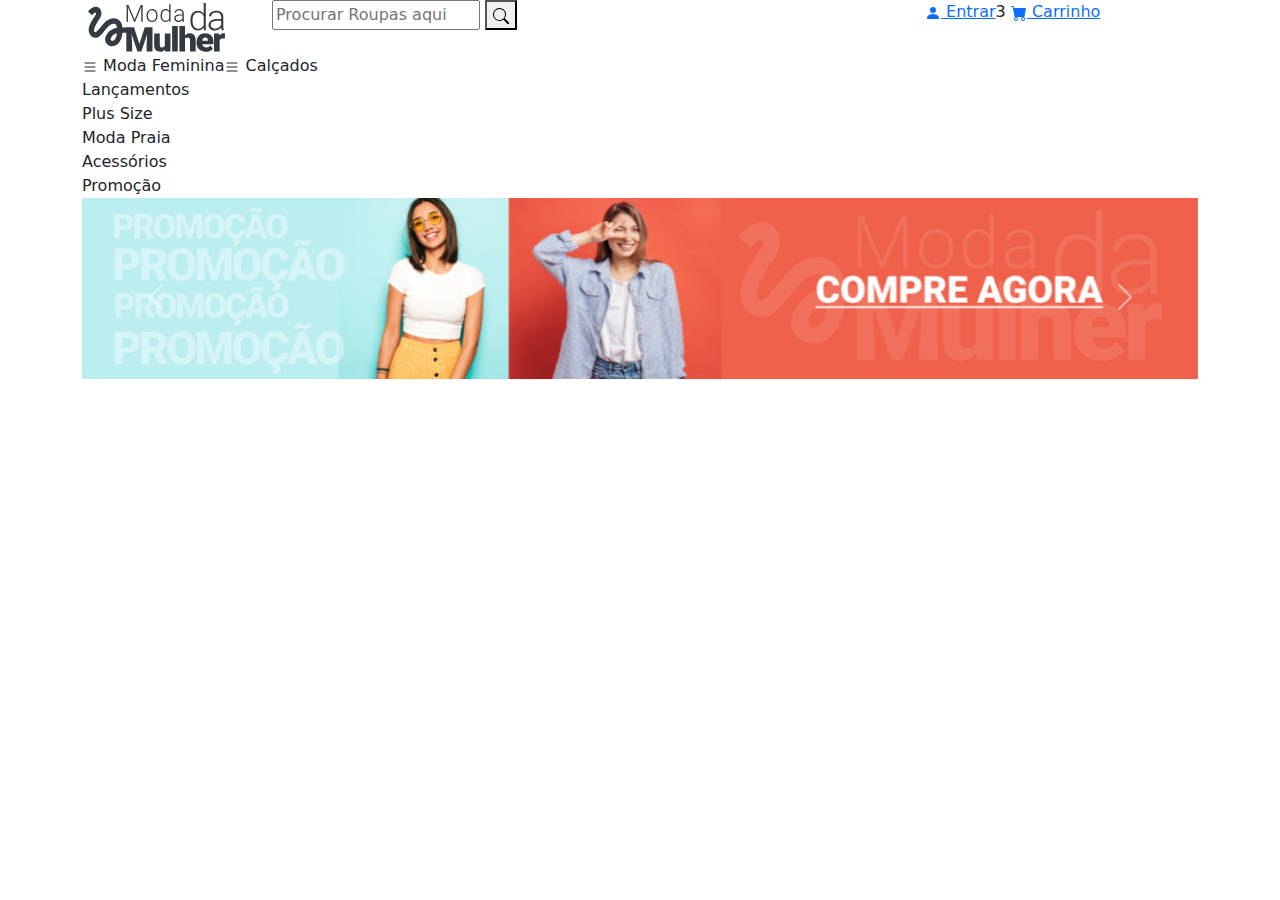
==== commit 512d1290: "Creation Menu and banner" ====
--- a/index.html
+++ b/index.html
@@ -5,15 +5,166 @@
   <meta charset="UTF-8">
   <meta name="viewport" content="width=device-width, initial-scale=1.0">
   <title>Loja Virtual</title>
-
+  <!--Favicons-->
+  <link rel="apple-touch-icon" sizes="57x57" href="./assets/imagem/favicons/apple-icon-57x57.png">
+  <link rel="apple-touch-icon" sizes="60x60" href="./assets/imagem/favicons/apple-icon-60x60.png">
+  <link rel="apple-touch-icon" sizes="72x72" href="./assets/imagem/favicons/apple-icon-72x72.png">
+  <link rel="apple-touch-icon" sizes="76x76" href="./assets/imagem/favicons/apple-icon-76x76.png">
+  <link rel="apple-touch-icon" sizes="114x114" href="./assets/imagem/favicons/apple-icon-114x114.png">
+  <link rel="apple-touch-icon" sizes="120x120" href="./assets/imagem/favicons/apple-icon-120x120.png">
+  <link rel="apple-touch-icon" sizes="144x144" href="./assets/imagem/favicons/apple-icon-144x144.png">
+  <link rel="apple-touch-icon" sizes="152x152" href="./assets/imagem/favicons/apple-icon-152x152.png">
+  <link rel="apple-touch-icon" sizes="180x180" href="./assets/imagem/favicons/apple-icon-180x180.png">
+  <link rel="icon" type="image/png" sizes="192x192" href="./assets/imagem/favicons/android-icon-192x192.png">
+  <link rel="icon" type="image/png" sizes="32x32" href="./assets/imagem/favicons/favicon-32x32.png">
+  <link rel="icon" type="image/png" sizes="96x96" href="./assets/imagem/favicons/favicon-96x96.png">
+  <link rel="icon" type="image/png" sizes="16x16" href="./assets/imagem/favicons/favicon-16x16.png">
+  <link rel="manifest" href="./assets/imagem/favicons/manifest.json">
+  <meta name="msapplication-TileColor" content="#FFC107">
+  <meta name="msapplication-TileImage" content="./assets/imagem/favicons/ms-icon-144x144.png">
+  <meta name="theme-color" content="#FFC107">
+  <!--End Favicons-->
   <!--CSS-->
   <link rel="stylesheet" href="./assets/css/style.css">
 </head>
 
 <body>
+  <!--header-->
+  <header class="container-fluid">
+    <!--Container-->
+    <section class="container">
+      <!-- row-->
+      <article class="row">
+
+        <!--Logo-->
+        <a href="/" class="col-md-2">
+          <img src="./assets/imagem/logo.svg" alt="Logo da Empresa">
+        </a>
+
+        <!-- Search-->
+        <form action="#" class="col-md-7">
+          <input type="text" name="name" placeholder="Procurar Roupas aqui"></input>
 
 
-  <!-- Arquivos Bootstrap JS-->
+          <button>
+            <svg xmlns="http://www.w3.org/2000/svg" width="16" height="16" fill="currentColor" class="bi bi-search"
+              viewBox="0 0 16 16">
+              <path
+                d="M11.742 10.344a6.5 6.5 0 1 0-1.397 1.398h-.001c.03.04.062.078.098.115l3.85 3.85a1 1 0 0 0 1.415-1.414l-3.85-3.85a1.007 1.007 0 0 0-.115-.1zM12 6.5a5.5 5.5 0 1 1-11 0 5.5 5.5 0 0 1 11 0z" />
+            </svg>
+          </button>
+        </form>
+        <!-- Client Admin -->
+        <ul class="col-md-3 nav">
+          <li class="nav-item">
+            <a href="#">
+              <svg xmlns="http://www.w3.org/2000/svg" width="16" height="16" fill="currentColor"
+                class="bi bi-person-fill" viewBox="0 0 16 16">
+                <path d="M3 14s-1 0-1-1 1-4 6-4 6 3 6 4-1 1-1 1H3Zm5-6a3 3 0 1 0 0-6 3 3 0 0 0 0 6Z" />
+              </svg>
+              Entrar
+            </a>
+          </li>
+          <li class="nav-item">
+            <span class="notification">3</span>
+            <a href="#">
+              <svg xmlns="http://www.w3.org/2000/svg" width="16" height="16" fill="currentColor" class="bi bi-cart-fill"
+                viewBox="0 0 16 16">
+                <path
+                  d="M0 1.5A.5.5 0 0 1 .5 1H2a.5.5 0 0 1 .485.379L2.89 3H14.5a.5.5 0 0 1 .491.592l-1.5 8A.5.5 0 0 1 13 12H4a.5.5 0 0 1-.491-.408L2.01 3.607 1.61 2H.5a.5.5 0 0 1-.5-.5zM5 12a2 2 0 1 0 0 4 2 2 0 0 0 0-4zm7 0a2 2 0 1 0 0 4 2 2 0 0 0 0-4zm-7 1a1 1 0 1 1 0 2 1 1 0 0 1 0-2zm7 0a1 1 0 1 1 0 2 1 1 0 0 1 0-2z" />
+              </svg>
+              Carrinho
+            </a>
+          </li>
+        </ul>
+        <!-- End Client Admin -->
+      </article>
+      <!--End row-->
+
+    </section>
+    <!--End  Container-->
+  </header>
+  <!--End header-->
+
+  <!--Menu Site-->
+  <nav class="container-fluid nav-produtos">
+    <!-- Container -->
+    <section class="container">
+      <!-- Menu -->
+      <ul class="nav">
+        <!-- Menu Itens -->
+        <li class="nav-item">
+          <svg xmlns="http://www.w3.org/2000/svg" width="16" height="16" fill="currentColor" class="bi bi-list"
+            viewBox="0 0 16 16">
+            <path fill-rule="evenodd"
+              d="M2.5 12a.5.5 0 0 1 .5-.5h10a.5.5 0 0 1 0 1H3a.5.5 0 0 1-.5-.5zm0-4a.5.5 0 0 1 .5-.5h10a.5.5 0 0 1 0 1H3a.5.5 0 0 1-.5-.5zm0-4a.5.5 0 0 1 .5-.5h10a.5.5 0 0 1 0 1H3a.5.5 0 0 1-.5-.5z" />
+          </svg>
+          Moda Feminina
+          <!-- Submenu -->
+          <ul class="nav flex-column">
+            <li class="nav-item">
+              Lançamentos
+            </li>
+            <li class="nav-item">
+              Plus Size
+            </li>
+            <li class="nav-item">
+              Moda Praia
+            </li>
+            <li class="nav-item">
+              Acessórios
+            </li>
+            <li class="nav-item">
+              Promoção
+            </li>
+          </ul>
+          <!-- End Submenu -->
+        </li>
+        <li class="nav-item">
+          <svg xmlns="http://www.w3.org/2000/svg" width="16" height="16" fill="currentColor" class="bi bi-list"
+            viewBox="0 0 16 16">
+            <path fill-rule="evenodd"
+              d="M2.5 12a.5.5 0 0 1 .5-.5h10a.5.5 0 0 1 0 1H3a.5.5 0 0 1-.5-.5zm0-4a.5.5 0 0 1 .5-.5h10a.5.5 0 0 1 0 1H3a.5.5 0 0 1-.5-.5zm0-4a.5.5 0 0 1 .5-.5h10a.5.5 0 0 1 0 1H3a.5.5 0 0 1-.5-.5z" />
+          </svg>
+
+          Calçados
+        </li>
+        <!-- End Menu Itens -->
+      </ul>
+      <!-- End Menu -->
+    </section>
+    <!-- End Container -->
+  </nav>
+  <!--End Menu Site -->
+
+  <!-- Promotion Banner  -->
+  <section id="bannerpromocionais" class="carousel slide container">
+
+    <!-- Imagens -->
+    <article class="carousel-inner">
+      <figure class="carousel-item active">
+        <img src="./assets/imagem/banner-1.jpg" class="d-block w-100" alt="Banner Promocional Lançamento Verão">
+      </figure>
+      <figure class="carousel-item">
+        <img src="./assets/imagem/banner-2.jpg" class="d-block w-100" alt="Banner Promocional vários Itens">
+      </figure>
+    </article>
+    <!-- End Imagens -->
+
+    <!-- Prev and Next -->
+    <button class="carousel-control-prev" type="button" data-bs-target="#bannerpromocionais" data-bs-slide="prev">
+      <span class="carousel-control-prev-icon" aria-hidden="true"></span>
+      <span class="visually-hidden">Previous</span>
+    </button>
+    <button class="carousel-control-next" type="button" data-bs-target="#bannerpromocionais" data-bs-slide="next">
+      <span class="carousel-control-next-icon" aria-hidden="true"></span>
+      <span class="visually-hidden">Next</span>
+    </button>
+    <!-- End Prev and Next -->
+  </section>
+  <!-- End Promotion Banner  -->
+
+  <!--JS Bootstrap Files-->
   <script src="./assets/js/bootstrap.bundle.min.js"></script>
   <script src="./assets/js/popper.min.js"></script>
 </body>
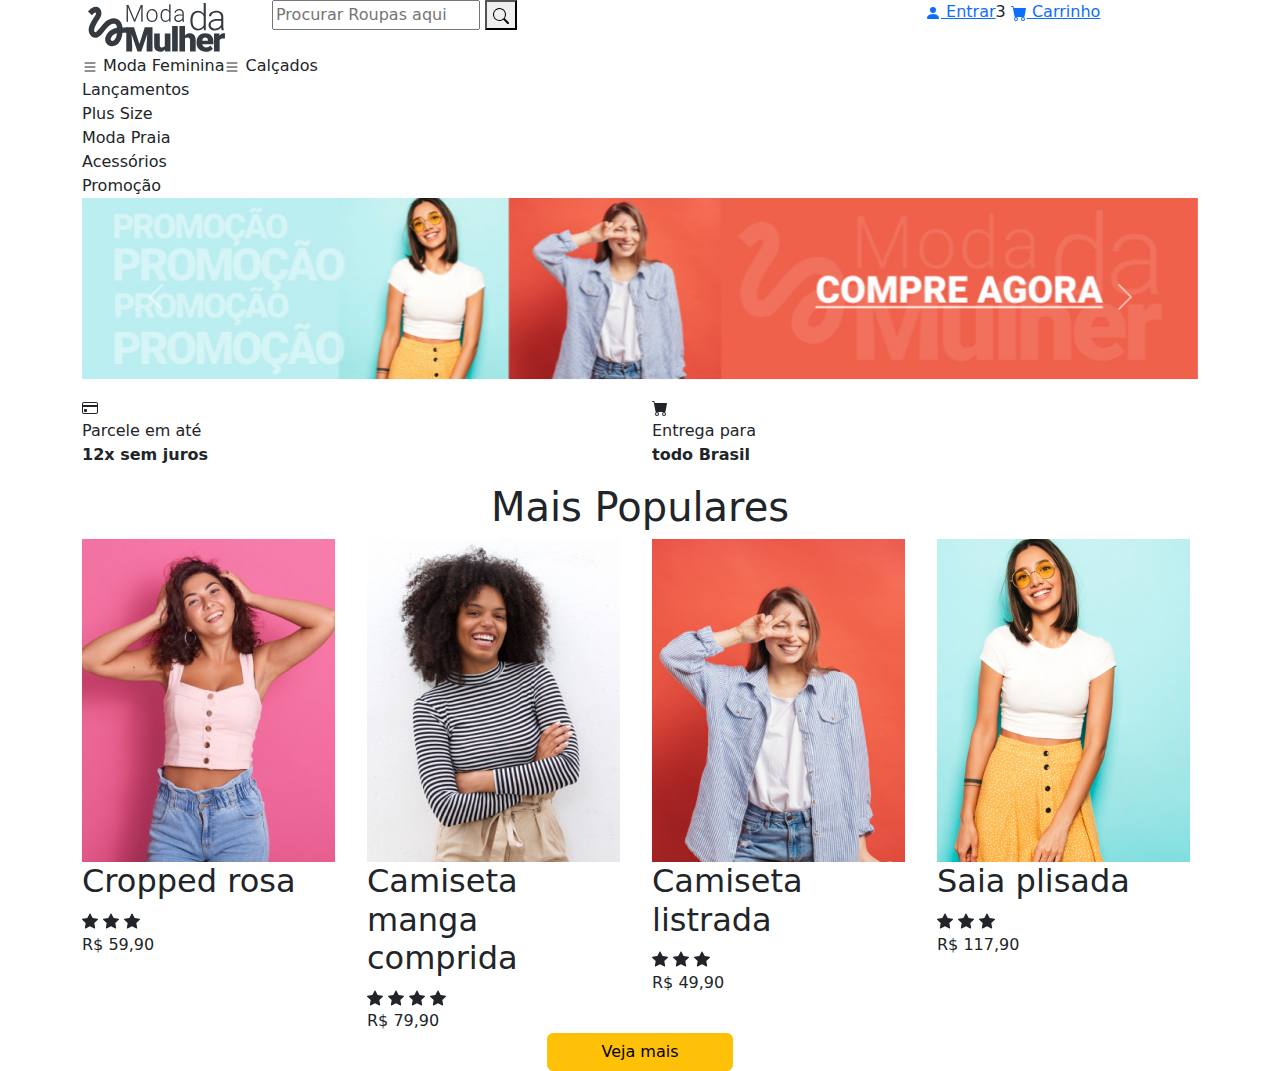
==== commit 4b8dbeff: "Creation Production itens" ====
--- a/index.html
+++ b/index.html
@@ -137,36 +137,238 @@
   </nav>
   <!--End Menu Site -->
 
-  <!-- Promotion Banner  -->
-  <section id="bannerpromocionais" class="carousel slide container">
-
-    <!-- Imagens -->
-    <article class="carousel-inner">
-      <figure class="carousel-item active">
-        <img src="./assets/imagem/banner-1.jpg" class="d-block w-100" alt="Banner Promocional Lançamento Verão">
-      </figure>
-      <figure class="carousel-item">
-        <img src="./assets/imagem/banner-2.jpg" class="d-block w-100" alt="Banner Promocional vários Itens">
-      </figure>
-    </article>
-    <!-- End Imagens -->
-
-    <!-- Prev and Next -->
-    <button class="carousel-control-prev" type="button" data-bs-target="#bannerpromocionais" data-bs-slide="prev">
-      <span class="carousel-control-prev-icon" aria-hidden="true"></span>
-      <span class="visually-hidden">Previous</span>
-    </button>
-    <button class="carousel-control-next" type="button" data-bs-target="#bannerpromocionais" data-bs-slide="next">
-      <span class="carousel-control-next-icon" aria-hidden="true"></span>
-      <span class="visually-hidden">Next</span>
-    </button>
-    <!-- End Prev and Next -->
-  </section>
-  <!-- End Promotion Banner  -->
+  <!-- Main -->
+  <main>
+    <!-- Promotion Banner  -->
+    <section id="bannerpromocionais" class="carousel slide container">
+
+      <!-- Imagens -->
+      <article class="carousel-inner">
+        <figure class="carousel-item active">
+          <img src="./assets/imagem/banner-1.jpg" class="d-block w-100" alt="Banner Promocional Lançamento Verão">
+        </figure>
+        <figure class="carousel-item">
+          <img src="./assets/imagem/banner-2.jpg" class="d-block w-100" alt="Banner Promocional vários Itens">
+        </figure>
+      </article>
+      <!-- End Imagens -->
+
+      <!-- Prev and Next -->
+      <button class="carousel-control-prev" type="button" data-bs-target="#bannerpromocionais" data-bs-slide="prev">
+        <span class="carousel-control-prev-icon" aria-hidden="true"></span>
+        <span class="visually-hidden">Previous</span>
+      </button>
+      <button class="carousel-control-next" type="button" data-bs-target="#bannerpromocionais" data-bs-slide="next">
+        <span class="carousel-control-next-icon" aria-hidden="true"></span>
+        <span class="visually-hidden">Next</span>
+      </button>
+      <!-- End Prev and Next -->
+    </section>
+    <!-- End Promotion Banner  -->
+
+    <!-- Promotion Banner 6 columns  -->
+    <section class="container">
+
+      <!-- row -->
+      <section class="row">
+        <!-- Banners -->
+        <article class="col-md-6">
+          <svg xmlns="http://www.w3.org/2000/svg" width="16" height="16" fill="currentColor" class="bi bi-credit-card"
+            viewBox="0 0 16 16">
+            <path
+              d="M0 4a2 2 0 0 1 2-2h12a2 2 0 0 1 2 2v8a2 2 0 0 1-2 2H2a2 2 0 0 1-2-2V4zm2-1a1 1 0 0 0-1 1v1h14V4a1 1 0 0 0-1-1H2zm13 4H1v5a1 1 0 0 0 1 1h12a1 1 0 0 0 1-1V7z" />
+            <path d="M2 10a1 1 0 0 1 1-1h1a1 1 0 0 1 1 1v1a1 1 0 0 1-1 1H3a1 1 0 0 1-1-1v-1z" />
+          </svg>
+          <p>
+            Parcele em até <br>
+            <strong>12x sem juros</strong>
+          </p>
+        </article>
+        <article class="col-md-6">
+          <svg xmlns="http://www.w3.org/2000/svg" width="16" height="16" fill="currentColor" class="bi bi-cart-fill"
+            viewBox="0 0 16 16">
+            <path
+              d="M0 1.5A.5.5 0 0 1 .5 1H2a.5.5 0 0 1 .485.379L2.89 3H14.5a.5.5 0 0 1 .491.592l-1.5 8A.5.5 0 0 1 13 12H4a.5.5 0 0 1-.491-.408L2.01 3.607 1.61 2H.5a.5.5 0 0 1-.5-.5zM5 12a2 2 0 1 0 0 4 2 2 0 0 0 0-4zm7 0a2 2 0 1 0 0 4 2 2 0 0 0 0-4zm-7 1a1 1 0 1 1 0 2 1 1 0 0 1 0-2zm7 0a1 1 0 1 1 0 2 1 1 0 0 1 0-2z" />
+          </svg>
+          <p>
+            Entrega para <br>
+            <strong>todo Brasil</strong>
+          </p>
+        </article>
+        <!-- End Banners -->
+      </section>
+      <!-- End row -->
+    </section>
+    <!-- EndPromotion Banner 6 columns  -->
+
+    <!-- Container Produtos -->
+    <section class="container">
+      <!-- Title -->
+      <h1 class="text-center">Mais Populares</h1>
+
+      <!-- Produtcts list -->
+      <article class="row">
+
+        <!-- Products -->
+        <section class="produtos col-md-3">
+          <!-- Product Image -->
+          <img src="./assets/imagem/cropped-rosa.jpg" class="img-fluid" alt="Cropped rosa">
+
+          <!-- Product Itens -->
+          <article class="produtos-itens">
+            <!-- Product title -->
+            <h2>Cropped rosa</h2>
+
+            <!-- Product  stars -->
+            <div class="produtos-stars">
+              <svg xmlns="http://www.w3.org/2000/svg" width="16" height="16" fill="currentColor" class="bi bi-star-fill"
+                viewBox="0 0 16 16">
+                <path
+                  d="M3.612 15.443c-.386.198-.824-.149-.746-.592l.83-4.73L.173 6.765c-.329-.314-.158-.888.283-.95l4.898-.696L7.538.792c.197-.39.73-.39.927 0l2.184 4.327 4.898.696c.441.062.612.636.282.95l-3.522 3.356.83 4.73c.078.443-.36.79-.746.592L8 13.187l-4.389 2.256z" />
+              </svg>
+              <svg xmlns="http://www.w3.org/2000/svg" width="16" height="16" fill="currentColor" class="bi bi-star-fill"
+                viewBox="0 0 16 16">
+                <path
+                  d="M3.612 15.443c-.386.198-.824-.149-.746-.592l.83-4.73L.173 6.765c-.329-.314-.158-.888.283-.95l4.898-.696L7.538.792c.197-.39.73-.39.927 0l2.184 4.327 4.898.696c.441.062.612.636.282.95l-3.522 3.356.83 4.73c.078.443-.36.79-.746.592L8 13.187l-4.389 2.256z" />
+              </svg>
+              <svg xmlns="http://www.w3.org/2000/svg" width="16" height="16" fill="currentColor" class="bi bi-star-fill"
+                viewBox="0 0 16 16">
+                <path
+                  d="M3.612 15.443c-.386.198-.824-.149-.746-.592l.83-4.73L.173 6.765c-.329-.314-.158-.888.283-.95l4.898-.696L7.538.792c.197-.39.73-.39.927 0l2.184 4.327 4.898.696c.441.062.612.636.282.95l-3.522 3.356.83 4.73c.078.443-.36.79-.746.592L8 13.187l-4.389 2.256z" />
+              </svg>
+            </div>
+
+            <!-- Product value -->
+            <trong>R$ 59,90</trong>
+          </article>
+        </section>
+        <!-- End Products -->
+
+        <!-- Products -->
+        <section class="produtos col-md-3">
+          <!-- Product Image -->
+          <img src="./assets/imagem/camiseta-manga-comprida.jpg" class="img-fluid" alt="Camiseta manga comprida">
+
+          <!-- Product Itens -->
+          <article class="produtos-itens">
+            <!-- Product title -->
+            <h2>Camiseta manga comprida</h2>
+
+            <!-- Product  stars -->
+            <div class="produtos-stars">
+              <svg xmlns="http://www.w3.org/2000/svg" width="16" height="16" fill="currentColor" class="bi bi-star-fill"
+                viewBox="0 0 16 16">
+                <path
+                  d="M3.612 15.443c-.386.198-.824-.149-.746-.592l.83-4.73L.173 6.765c-.329-.314-.158-.888.283-.95l4.898-.696L7.538.792c.197-.39.73-.39.927 0l2.184 4.327 4.898.696c.441.062.612.636.282.95l-3.522 3.356.83 4.73c.078.443-.36.79-.746.592L8 13.187l-4.389 2.256z" />
+              </svg>
+              <svg xmlns="http://www.w3.org/2000/svg" width="16" height="16" fill="currentColor" class="bi bi-star-fill"
+                viewBox="0 0 16 16">
+                <path
+                  d="M3.612 15.443c-.386.198-.824-.149-.746-.592l.83-4.73L.173 6.765c-.329-.314-.158-.888.283-.95l4.898-.696L7.538.792c.197-.39.73-.39.927 0l2.184 4.327 4.898.696c.441.062.612.636.282.95l-3.522 3.356.83 4.73c.078.443-.36.79-.746.592L8 13.187l-4.389 2.256z" />
+              </svg>
+              <svg xmlns="http://www.w3.org/2000/svg" width="16" height="16" fill="currentColor" class="bi bi-star-fill"
+                viewBox="0 0 16 16">
+                <path
+                  d="M3.612 15.443c-.386.198-.824-.149-.746-.592l.83-4.73L.173 6.765c-.329-.314-.158-.888.283-.95l4.898-.696L7.538.792c.197-.39.73-.39.927 0l2.184 4.327 4.898.696c.441.062.612.636.282.95l-3.522 3.356.83 4.73c.078.443-.36.79-.746.592L8 13.187l-4.389 2.256z" />
+              </svg>
+              <svg xmlns="http://www.w3.org/2000/svg" width="16" height="16" fill="currentColor" class="bi bi-star-fill"
+                viewBox="0 0 16 16">
+                <path
+                  d="M3.612 15.443c-.386.198-.824-.149-.746-.592l.83-4.73L.173 6.765c-.329-.314-.158-.888.283-.95l4.898-.696L7.538.792c.197-.39.73-.39.927 0l2.184 4.327 4.898.696c.441.062.612.636.282.95l-3.522 3.356.83 4.73c.078.443-.36.79-.746.592L8 13.187l-4.389 2.256z" />
+              </svg>
+            </div>
+
+            <!-- Product value -->
+            <trong>R$ 79,90</trong>
+          </article>
+        </section>
+        <!-- End Products -->
+
+        <!-- Products -->
+        <section class="produtos col-md-3">
+          <!-- Product Image -->
+          <img src="./assets/imagem/camiseta-listrada.jpg" class="img-fluid" alt="Camiseta listrada">
+
+          <!-- Product Itens -->
+          <article class="produtos-itens">
+            <!-- Product title -->
+            <h2>Camiseta listrada</h2>
+
+            <!-- Product  stars -->
+            <div class="produtos-stars">
+              <svg xmlns="http://www.w3.org/2000/svg" width="16" height="16" fill="currentColor" class="bi bi-star-fill"
+                viewBox="0 0 16 16">
+                <path
+                  d="M3.612 15.443c-.386.198-.824-.149-.746-.592l.83-4.73L.173 6.765c-.329-.314-.158-.888.283-.95l4.898-.696L7.538.792c.197-.39.73-.39.927 0l2.184 4.327 4.898.696c.441.062.612.636.282.95l-3.522 3.356.83 4.73c.078.443-.36.79-.746.592L8 13.187l-4.389 2.256z" />
+              </svg>
+              <svg xmlns="http://www.w3.org/2000/svg" width="16" height="16" fill="currentColor" class="bi bi-star-fill"
+                viewBox="0 0 16 16">
+                <path
+                  d="M3.612 15.443c-.386.198-.824-.149-.746-.592l.83-4.73L.173 6.765c-.329-.314-.158-.888.283-.95l4.898-.696L7.538.792c.197-.39.73-.39.927 0l2.184 4.327 4.898.696c.441.062.612.636.282.95l-3.522 3.356.83 4.73c.078.443-.36.79-.746.592L8 13.187l-4.389 2.256z" />
+              </svg>
+              <svg xmlns="http://www.w3.org/2000/svg" width="16" height="16" fill="currentColor" class="bi bi-star-fill"
+                viewBox="0 0 16 16">
+                <path
+                  d="M3.612 15.443c-.386.198-.824-.149-.746-.592l.83-4.73L.173 6.765c-.329-.314-.158-.888.283-.95l4.898-.696L7.538.792c.197-.39.73-.39.927 0l2.184 4.327 4.898.696c.441.062.612.636.282.95l-3.522 3.356.83 4.73c.078.443-.36.79-.746.592L8 13.187l-4.389 2.256z" />
+              </svg>
+            </div>
+
+            <!-- Product value -->
+            <trong>R$ 49,90</trong>
+          </article>
+        </section>
+        <!-- End Products -->
+
+        <!-- Products -->
+        <section class="produtos col-md-3">
+          <!-- Product Image -->
+          <img src="./assets/imagem/saia-plisada.jpg" class="img-fluid" alt="Saia plisada">
+
+          <!-- Product Itens -->
+          <article class="produtos-itens">
+            <!-- Product title -->
+            <h2>Saia plisada</h2>
+
+            <!-- Product  stars -->
+            <div class="produtos-stars">
+              <svg xmlns="http://www.w3.org/2000/svg" width="16" height="16" fill="currentColor" class="bi bi-star-fill"
+                viewBox="0 0 16 16">
+                <path
+                  d="M3.612 15.443c-.386.198-.824-.149-.746-.592l.83-4.73L.173 6.765c-.329-.314-.158-.888.283-.95l4.898-.696L7.538.792c.197-.39.73-.39.927 0l2.184 4.327 4.898.696c.441.062.612.636.282.95l-3.522 3.356.83 4.73c.078.443-.36.79-.746.592L8 13.187l-4.389 2.256z" />
+              </svg>
+              <svg xmlns="http://www.w3.org/2000/svg" width="16" height="16" fill="currentColor" class="bi bi-star-fill"
+                viewBox="0 0 16 16">
+                <path
+                  d="M3.612 15.443c-.386.198-.824-.149-.746-.592l.83-4.73L.173 6.765c-.329-.314-.158-.888.283-.95l4.898-.696L7.538.792c.197-.39.73-.39.927 0l2.184 4.327 4.898.696c.441.062.612.636.282.95l-3.522 3.356.83 4.73c.078.443-.36.79-.746.592L8 13.187l-4.389 2.256z" />
+              </svg>
+              <svg xmlns="http://www.w3.org/2000/svg" width="16" height="16" fill="currentColor" class="bi bi-star-fill"
+                viewBox="0 0 16 16">
+                <path
+                  d="M3.612 15.443c-.386.198-.824-.149-.746-.592l.83-4.73L.173 6.765c-.329-.314-.158-.888.283-.95l4.898-.696L7.538.792c.197-.39.73-.39.927 0l2.184 4.327 4.898.696c.441.062.612.636.282.95l-3.522 3.356.83 4.73c.078.443-.36.79-.746.592L8 13.187l-4.389 2.256z" />
+              </svg>
+            </div>
+
+            <!-- Product value -->
+            <trong>R$ 117,90</trong>
+          </article>
+        </section>
+        <!-- End Products -->
+      </article>
+      <!-- End Produtcts list -->
+      <div class="d-flex justify-content-center">
+        <button type="button" class="btn btn-warning col-md-2">Veja mais</button>
+      </div>
+    </section>
+    <!-- End Container Produtos -->
+
+
+  </main>
+  <!-- EndMain -->
 
   <!--JS Bootstrap Files-->
   <script src="./assets/js/bootstrap.bundle.min.js"></script>
   <script src="./assets/js/popper.min.js"></script>
+
 </body>
 
 </html>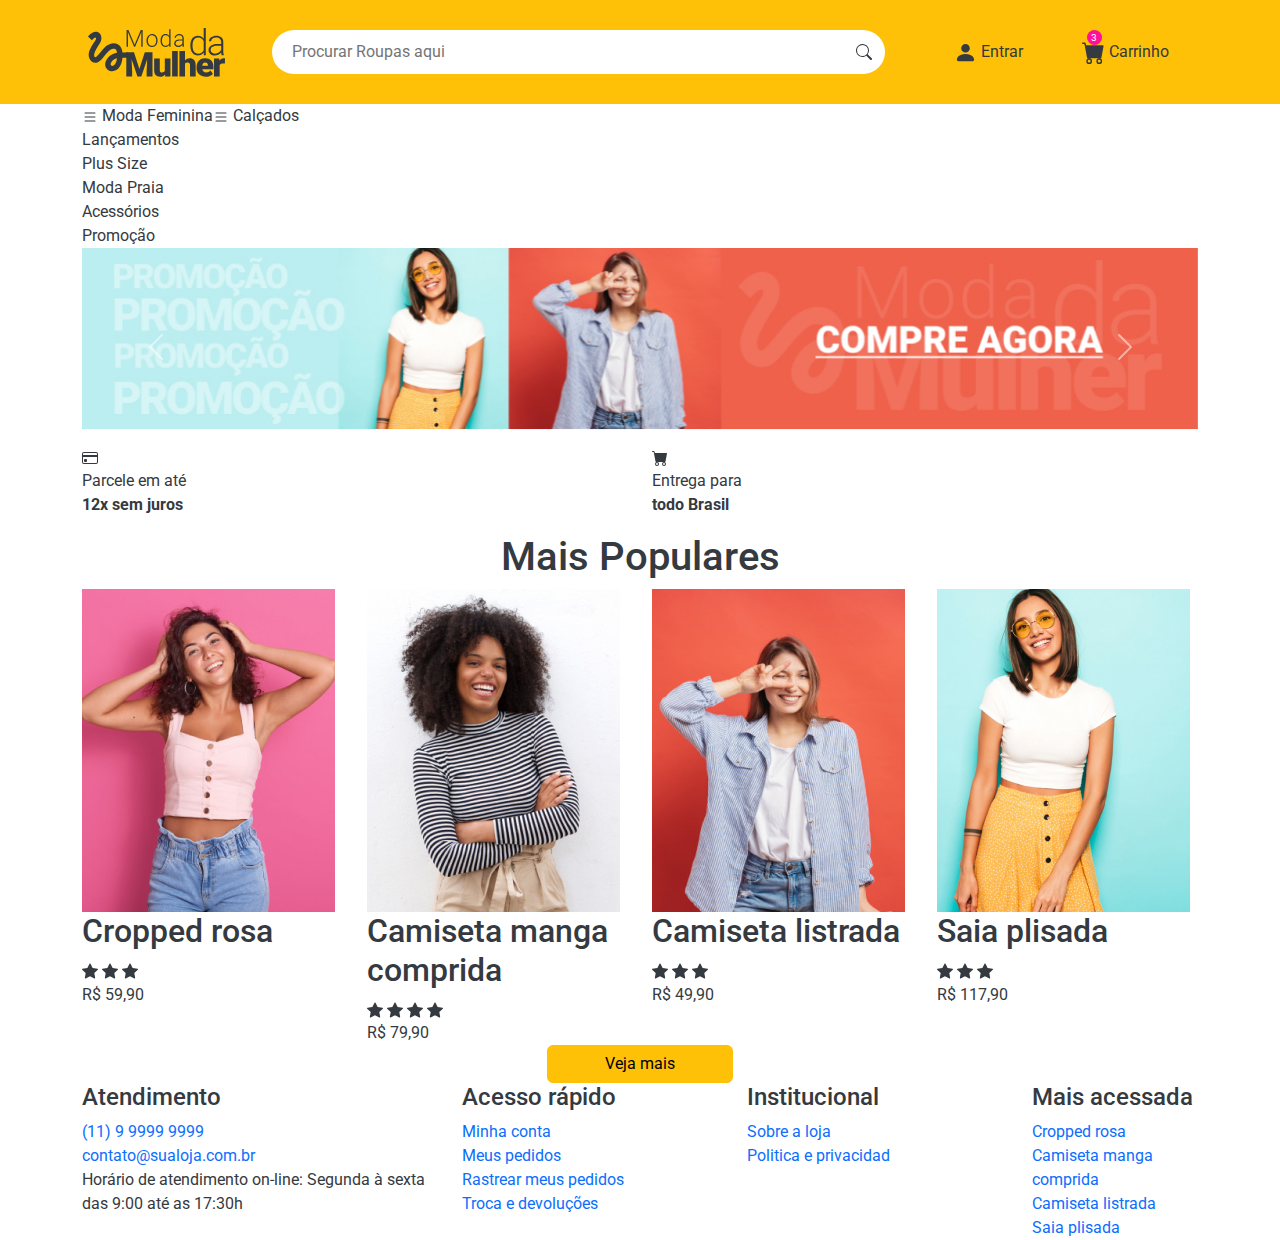
==== commit 95956e65: "Header adjusts and scss configuration" ====
--- a/index.html
+++ b/index.html
@@ -24,6 +24,7 @@
   <meta name="msapplication-TileImage" content="./assets/imagem/favicons/ms-icon-144x144.png">
   <meta name="theme-color" content="#FFC107">
   <!--End Favicons-->
+
   <!--CSS-->
   <link rel="stylesheet" href="./assets/css/style.css">
 </head>
@@ -34,7 +35,7 @@
     <!--Container-->
     <section class="container">
       <!-- row-->
-      <article class="row">
+      <article class="row d-flex align-items-center">
 
         <!--Logo-->
         <a href="/" class="col-md-2">
@@ -42,11 +43,11 @@
         </a>
 
         <!-- Search-->
-        <form action="#" class="col-md-7">
+        <form action="#" class="col-md-7 d-flex align-items-center">
           <input type="text" name="name" placeholder="Procurar Roupas aqui"></input>
 
 
-          <button>
+          <button class="d-flex align-items-center">
             <svg xmlns="http://www.w3.org/2000/svg" width="16" height="16" fill="currentColor" class="bi bi-search"
               viewBox="0 0 16 16">
               <path
@@ -55,10 +56,10 @@
           </button>
         </form>
         <!-- Client Admin -->
-        <ul class="col-md-3 nav">
+        <ul class="col-md-3 nav d-flex align-items-center justify-content-around">
           <li class="nav-item">
             <a href="#">
-              <svg xmlns="http://www.w3.org/2000/svg" width="16" height="16" fill="currentColor"
+              <svg xmlns="http://www.w3.org/2000/svg" width="1em" height="1em" fill="currentColor"
                 class="bi bi-person-fill" viewBox="0 0 16 16">
                 <path d="M3 14s-1 0-1-1 1-4 6-4 6 3 6 4-1 1-1 1H3Zm5-6a3 3 0 1 0 0-6 3 3 0 0 0 0 6Z" />
               </svg>
@@ -66,10 +67,10 @@
             </a>
           </li>
           <li class="nav-item">
-            <span class="notification">3</span>
+            <span class="notification  d-flex align-items-center justify-content-center">3</span>
             <a href="#">
-              <svg xmlns="http://www.w3.org/2000/svg" width="16" height="16" fill="currentColor" class="bi bi-cart-fill"
-                viewBox="0 0 16 16">
+              <svg xmlns="http://www.w3.org/2000/svg" width="1em" height="1em" fill="currentColor"
+                class="bi bi-cart-fill" viewBox="0 0 16 16">
                 <path
                   d="M0 1.5A.5.5 0 0 1 .5 1H2a.5.5 0 0 1 .485.379L2.89 3H14.5a.5.5 0 0 1 .491.592l-1.5 8A.5.5 0 0 1 13 12H4a.5.5 0 0 1-.491-.408L2.01 3.607 1.61 2H.5a.5.5 0 0 1-.5-.5zM5 12a2 2 0 1 0 0 4 2 2 0 0 0 0-4zm7 0a2 2 0 1 0 0 4 2 2 0 0 0 0-4zm-7 1a1 1 0 1 1 0 2 1 1 0 0 1 0-2zm7 0a1 1 0 1 1 0 2 1 1 0 0 1 0-2z" />
               </svg>
@@ -363,7 +364,114 @@
 
 
   </main>
-  <!-- EndMain -->
+  <!-- End Main -->
+
+  <!-- Footer -->
+  <footer class="container-fluid">
+
+    <!-- Container Menu -->
+    <section class="container">
+      <!-- Menu -->
+      <section class="row">
+        <!--  Atendimento -->
+        <article class="col-md-4">
+
+          <h4>
+            Atendimento
+          </h4>
+          <!-- Links -->
+          <ul class="nav flex-column">
+            <li class="nav-item">
+              <a href="tel:+5511199999999"> (11) 9 9999 9999</a>
+            </li>
+            <li class="nav-item">
+              <a href="mailto:contato@sualoja.com.br">contato@sualoja.com.br</a>
+            </li>
+            <li class="nav-item">
+              Horário de atendimento on-line:
+              Segunda à sexta das 9:00 até as 17:30h
+            </li>
+          </ul>
+          <!--End Links -->
+        </article>
+        <!--  End Atendimento-->
+
+        <!-- Acesso Rapido-->
+        <article class="col-md-3">
+
+          <h4>
+            Acesso rápido
+          </h4>
+          <!-- Links -->
+          <ul class="nav flex-column">
+            <li class="nav-item">
+              <a href="#"> Minha conta</a>
+            </li>
+            <li class="nav-item">
+              <a href="#">Meus pedidos</a>
+            </li>
+            <li class="nav-item">
+              <a href="#">Rastrear meus pedidos</a>
+            </li>
+            <li class="nav-item">
+              <a href="#">Troca e devoluções</a>
+            </li>
+
+
+          </ul>
+          <!--End Links -->
+        </article>
+        <!-- End Acesso Rapido-->
+
+        <!-- Institucional -->
+        <article class="col-md-3">
+
+          <h4>
+            Institucional
+          </h4>
+          <!-- Links -->
+          <ul class="nav flex-column">
+            <li class="nav-item">
+              <a href="#">Sobre a loja </a>
+            </li>
+            <li class="nav-item">
+              <a href="#">Politica e privacidad</a>
+            </li>
+          </ul>
+          <!--End Links -->
+        </article>
+        <!-- End Institucional  -->
+
+        <!-- Mais acessadas -->
+        <article class="col-md-2">
+
+          <h4>
+            Mais acessada
+          </h4>
+          <!-- Links -->
+          <ul class="nav flex-column">
+            <li class="nav-item">
+              <a href="#"> Cropped rosa</a>
+            </li>
+            <li class="nav-item">
+              <a href="#">Camiseta manga comprida</a>
+            </li>
+            <li class="nav-item">
+              <a href="#">Camiseta listrada</a>
+            </li>
+            <li class="nav-item">
+              <a href="#">Saia plisada</a>
+            </li>
+          </ul>
+          <!--End Links -->
+        </article>
+        <!-- End Mais acessadas -->
+      </section>
+      <!-- End Menu -->
+    </section>
+    <!-- End Container Menu -->
+  </footer>
+  <!-- End Footer -->
 
   <!--JS Bootstrap Files-->
   <script src="./assets/js/bootstrap.bundle.min.js"></script>
--- a/assets/css/style.css
+++ b/assets/css/style.css
@@ -1,4 +1,4 @@
-﻿@import"https://fonts.googleapis.com/css2?family=Roboto:wght@300;500;900&family=Source+Sans+Pro:wght@200;300;400&display=swap";/*!
+﻿@import"https://fonts.googleapis.com/css2?family=Roboto:wght@300;500;900&family=Source+Sans+Pro:wght@200;300;400&display=swap";*{color:#343a40;font-family:"Roboto"}a{text-decoration:none !important}header{background:#ffc107;padding:25px}header form input[type=text]{background:#fff;width:100%;border-radius:100px;border:none;padding:10px 20px}header form button{background:none;border:none;position:relative;right:35px}header ul li{position:relative}header ul li span.notification{color:#fff;position:absolute;top:-10px;left:5px;background:#ff0f9a;font-size:10px;width:15px;height:15px;border-radius:100%;text-align:center}header ul li a{font-size:16px;color:#343a40}header ul li a svg{font-size:23px}header ul li a:hover{color:initial}/*!
 * Bootstrap  v5.2.3 (https://getbootstrap.com/)
 * Copyright 2011-2022 The Bootstrap Authors
 * Copyright 2011-2022 Twitter, Inc.
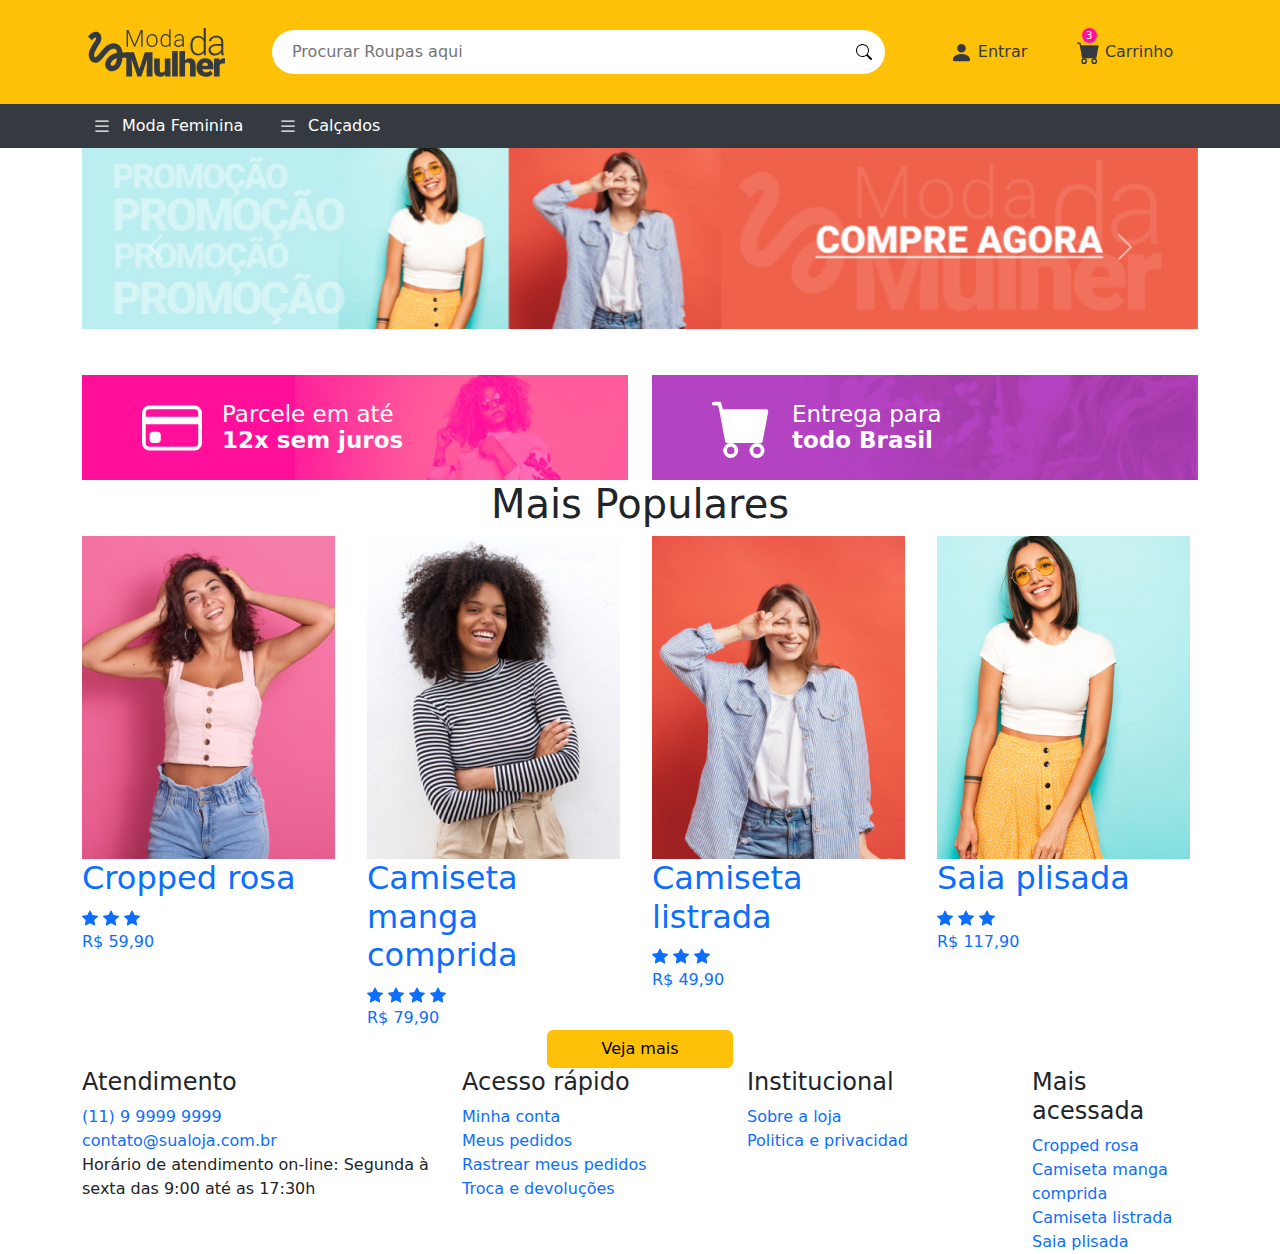
==== commit 1d1c6da0: "adding new css style" ====
--- a/index.html
+++ b/index.html
@@ -94,8 +94,8 @@
       <!-- Menu -->
       <ul class="nav">
         <!-- Menu Itens -->
-        <li class="nav-item">
-          <svg xmlns="http://www.w3.org/2000/svg" width="16" height="16" fill="currentColor" class="bi bi-list"
+        <li class="col-md-2 nav-item d-flex align-items-center">
+          <svg xmlns="http://www.w3.org/2000/svg" width="1em" height="1em" fill="currentColor" class="bi bi-list"
             viewBox="0 0 16 16">
             <path fill-rule="evenodd"
               d="M2.5 12a.5.5 0 0 1 .5-.5h10a.5.5 0 0 1 0 1H3a.5.5 0 0 1-.5-.5zm0-4a.5.5 0 0 1 .5-.5h10a.5.5 0 0 1 0 1H3a.5.5 0 0 1-.5-.5zm0-4a.5.5 0 0 1 .5-.5h10a.5.5 0 0 1 0 1H3a.5.5 0 0 1-.5-.5z" />
@@ -104,25 +104,35 @@
           <!-- Submenu -->
           <ul class="nav flex-column">
             <li class="nav-item">
-              Lançamentos
-            </li>
-            <li class="nav-item">
-              Plus Size
-            </li>
-            <li class="nav-item">
-              Moda Praia
-            </li>
-            <li class="nav-item">
-              Acessórios
-            </li>
-            <li class="nav-item">
-              Promoção
+              <a href="#">
+                Lançamentos
+              </a>
+            </li>
+            <li class="nav-item">
+              <a href="#">
+                Plus Size
+              </a>
+            </li>
+            <li class="nav-item">
+              <a href="#">
+                Moda Praia
+              </a>
+            </li>
+            <li class="nav-item">
+              <a href="#">
+                Acessórios
+              </a>
+            </li>
+            <li class="nav-item">
+              <a href="#">
+                Promoção
+              </a>
             </li>
           </ul>
           <!-- End Submenu -->
         </li>
-        <li class="nav-item">
-          <svg xmlns="http://www.w3.org/2000/svg" width="16" height="16" fill="currentColor" class="bi bi-list"
+        <li class="col-md-2 nav-item d-flex align-items-center">
+          <svg xmlns="http://www.w3.org/2000/svg" width="1em" height="1em" fill="currentColor" class="bi bi-list"
             viewBox="0 0 16 16">
             <path fill-rule="evenodd"
               d="M2.5 12a.5.5 0 0 1 .5-.5h10a.5.5 0 0 1 0 1H3a.5.5 0 0 1-.5-.5zm0-4a.5.5 0 0 1 .5-.5h10a.5.5 0 0 1 0 1H3a.5.5 0 0 1-.5-.5zm0-4a.5.5 0 0 1 .5-.5h10a.5.5 0 0 1 0 1H3a.5.5 0 0 1-.5-.5z" />
@@ -168,33 +178,38 @@
     <!-- End Promotion Banner  -->
 
     <!-- Promotion Banner 6 columns  -->
-    <section class="container">
+    <section class="container banner-promocionais-statico">
 
       <!-- row -->
       <section class="row">
         <!-- Banners -->
         <article class="col-md-6">
-          <svg xmlns="http://www.w3.org/2000/svg" width="16" height="16" fill="currentColor" class="bi bi-credit-card"
-            viewBox="0 0 16 16">
-            <path
-              d="M0 4a2 2 0 0 1 2-2h12a2 2 0 0 1 2 2v8a2 2 0 0 1-2 2H2a2 2 0 0 1-2-2V4zm2-1a1 1 0 0 0-1 1v1h14V4a1 1 0 0 0-1-1H2zm13 4H1v5a1 1 0 0 0 1 1h12a1 1 0 0 0 1-1V7z" />
-            <path d="M2 10a1 1 0 0 1 1-1h1a1 1 0 0 1 1 1v1a1 1 0 0 1-1 1H3a1 1 0 0 1-1-1v-1z" />
-          </svg>
-          <p>
-            Parcele em até <br>
-            <strong>12x sem juros</strong>
-          </p>
-        </article>
+          <div class="banner-promocionais-statico-12x d-flex align-items-center">
+            <svg xmlns="http://www.w3.org/2000/svg" width="1em" height="1em" fill="currentColor"
+              class="bi bi-credit-card" viewBox="0 0 16 16">
+              <path
+                d="M0 4a2 2 0 0 1 2-2h12a2 2 0 0 1 2 2v8a2 2 0 0 1-2 2H2a2 2 0 0 1-2-2V4zm2-1a1 1 0 0 0-1 1v1h14V4a1 1 0 0 0-1-1H2zm13 4H1v5a1 1 0 0 0 1 1h12a1 1 0 0 0 1-1V7z" />
+              <path d="M2 10a1 1 0 0 1 1-1h1a1 1 0 0 1 1 1v1a1 1 0 0 1-1 1H3a1 1 0 0 1-1-1v-1z" />
+            </svg>
+            <p>
+              Parcele em até <br>
+              <strong>12x sem juros</strong>
+            </p>
+          </div>
+        </article>
+        <!-- Banners -->
         <article class="col-md-6">
-          <svg xmlns="http://www.w3.org/2000/svg" width="16" height="16" fill="currentColor" class="bi bi-cart-fill"
-            viewBox="0 0 16 16">
-            <path
-              d="M0 1.5A.5.5 0 0 1 .5 1H2a.5.5 0 0 1 .485.379L2.89 3H14.5a.5.5 0 0 1 .491.592l-1.5 8A.5.5 0 0 1 13 12H4a.5.5 0 0 1-.491-.408L2.01 3.607 1.61 2H.5a.5.5 0 0 1-.5-.5zM5 12a2 2 0 1 0 0 4 2 2 0 0 0 0-4zm7 0a2 2 0 1 0 0 4 2 2 0 0 0 0-4zm-7 1a1 1 0 1 1 0 2 1 1 0 0 1 0-2zm7 0a1 1 0 1 1 0 2 1 1 0 0 1 0-2z" />
-          </svg>
-          <p>
-            Entrega para <br>
-            <strong>todo Brasil</strong>
-          </p>
+          <div class="banner-promocionais-statico-todo-br d-flex align-items-center">
+            <svg xmlns="http://www.w3.org/2000/svg" width="1em" height="1em" fill="currentColor" class="bi bi-cart-fill"
+              viewBox="0 0 16 16">
+              <path
+                d="M0 1.5A.5.5 0 0 1 .5 1H2a.5.5 0 0 1 .485.379L2.89 3H14.5a.5.5 0 0 1 .491.592l-1.5 8A.5.5 0 0 1 13 12H4a.5.5 0 0 1-.491-.408L2.01 3.607 1.61 2H.5a.5.5 0 0 1-.5-.5zM5 12a2 2 0 1 0 0 4 2 2 0 0 0 0-4zm7 0a2 2 0 1 0 0 4 2 2 0 0 0 0-4zm-7 1a1 1 0 1 1 0 2 1 1 0 0 1 0-2zm7 0a1 1 0 1 1 0 2 1 1 0 0 1 0-2z" />
+            </svg>
+            <p>
+              Entrega para <br>
+              <strong>todo Brasil</strong>
+            </p>
+          </div>
         </article>
         <!-- End Banners -->
       </section>
@@ -211,7 +226,7 @@
       <article class="row">
 
         <!-- Products -->
-        <section class="produtos col-md-3">
+        <a href="#" class="produtos-container col-md-3">
           <!-- Product Image -->
           <img src="./assets/imagem/cropped-rosa.jpg" class="img-fluid" alt="Cropped rosa">
 
@@ -242,11 +257,11 @@
             <!-- Product value -->
             <trong>R$ 59,90</trong>
           </article>
-        </section>
+        </a>
         <!-- End Products -->
 
         <!-- Products -->
-        <section class="produtos col-md-3">
+        <a href="#" class="produtos-container col-md-3">
           <!-- Product Image -->
           <img src="./assets/imagem/camiseta-manga-comprida.jpg" class="img-fluid" alt="Camiseta manga comprida">
 
@@ -282,11 +297,11 @@
             <!-- Product value -->
             <trong>R$ 79,90</trong>
           </article>
-        </section>
+        </a>
         <!-- End Products -->
 
         <!-- Products -->
-        <section class="produtos col-md-3">
+        <a href="#" class="produtos-container col-md-3">
           <!-- Product Image -->
           <img src="./assets/imagem/camiseta-listrada.jpg" class="img-fluid" alt="Camiseta listrada">
 
@@ -317,11 +332,11 @@
             <!-- Product value -->
             <trong>R$ 49,90</trong>
           </article>
-        </section>
+        </a>
         <!-- End Products -->
 
         <!-- Products -->
-        <section class="produtos col-md-3">
+        <a href="#" class="produtos-container col-md-3">
           <!-- Product Image -->
           <img src="./assets/imagem/saia-plisada.jpg" class="img-fluid" alt="Saia plisada">
 
@@ -352,7 +367,7 @@
             <!-- Product value -->
             <trong>R$ 117,90</trong>
           </article>
-        </section>
+        </a>
         <!-- End Products -->
       </article>
       <!-- End Produtcts list -->
--- a/assets/css/style.css
+++ b/assets/css/style.css
@@ -1,4 +1,4 @@
-﻿@import"https://fonts.googleapis.com/css2?family=Roboto:wght@300;500;900&family=Source+Sans+Pro:wght@200;300;400&display=swap";*{color:#343a40;font-family:"Roboto"}a{text-decoration:none !important}header{background:#ffc107;padding:25px}header form input[type=text]{background:#fff;width:100%;border-radius:100px;border:none;padding:10px 20px}header form button{background:none;border:none;position:relative;right:35px}header ul li{position:relative}header ul li span.notification{color:#fff;position:absolute;top:-10px;left:5px;background:#ff0f9a;font-size:10px;width:15px;height:15px;border-radius:100%;text-align:center}header ul li a{font-size:16px;color:#343a40}header ul li a svg{font-size:23px}header ul li a:hover{color:initial}/*!
+﻿@import"https://fonts.googleapis.com/css2?family=Roboto:wght@300;500;900&family=Source+Sans+Pro:wght@200;300;400&display=swap";body{color:#343a40;font-family:"Roboto"}a{text-decoration:none !important}header{background:#ffc107;padding:25px}header form input[type=text]{background:#fff;width:100%;border-radius:100px;border:none;padding:10px 20px}header form button{background:none;border:none;position:relative;right:35px}header ul li{position:relative}header ul li span.notification{color:#fff;position:absolute;top:-12px;left:5px;background:#ff0f9a;font-size:10px;width:15px;height:15px;border-radius:100%}header ul li a{font-size:16px;color:#343a40}header ul li a svg{font-size:23px}header ul li a:hover{color:initial}nav.nav-produtos{background:#343a40;color:#fff}nav.nav-produtos ul.nav li{position:relative;padding:10px 10px}nav.nav-produtos ul.nav li svg{font-size:20px;margin-right:10px}nav.nav-produtos ul.nav li:hover{background:#000}nav.nav-produtos ul.nav li:hover ul.nav{display:block}nav.nav-produtos ul.nav li a{color:#fff}nav.nav-produtos ul.nav li ul.nav{z-index:999;display:none;position:absolute;background:#343a40;left:0px;top:44px;border-top:solid #ffc107 10px;width:100%}nav.nav-produtos ul.nav li ul.nav li{padding:10px 25px}.banner-promocionais-statico{margin-top:30px}.banner-promocionais-statico .banner-promocionais-statico-12x{background-color:#ff0f9a;background-image:url("../imagem/parcele-em-12x.jpg")}.banner-promocionais-statico .banner-promocionais-statico-todo-br{background-color:#b343c3;background-image:url("../imagem/entrega-para-todo-brasil.jpg")}.banner-promocionais-statico .banner-promocionais-statico-12x,.banner-promocionais-statico .banner-promocionais-statico-todo-br{background-size:cover;height:105px;padding:20px 60px;color:#fff}.banner-promocionais-statico .banner-promocionais-statico-12x svg,.banner-promocionais-statico .banner-promocionais-statico-12x p,.banner-promocionais-statico .banner-promocionais-statico-todo-br svg,.banner-promocionais-statico .banner-promocionais-statico-todo-br p{margin:0;padding:0}.banner-promocionais-statico .banner-promocionais-statico-12x svg,.banner-promocionais-statico .banner-promocionais-statico-todo-br svg{font-size:60px}.banner-promocionais-statico .banner-promocionais-statico-12x p,.banner-promocionais-statico .banner-promocionais-statico-todo-br p{font-weight:100;font-size:23px;line-height:110%;margin-left:20px}.banner-promocionais-statico .banner-promocionais-statico-12x p strong,.banner-promocionais-statico .banner-promocionais-statico-todo-br p strong{font-weight:bold}/*!
 * Bootstrap  v5.2.3 (https://getbootstrap.com/)
 * Copyright 2011-2022 The Bootstrap Authors
 * Copyright 2011-2022 Twitter, Inc.
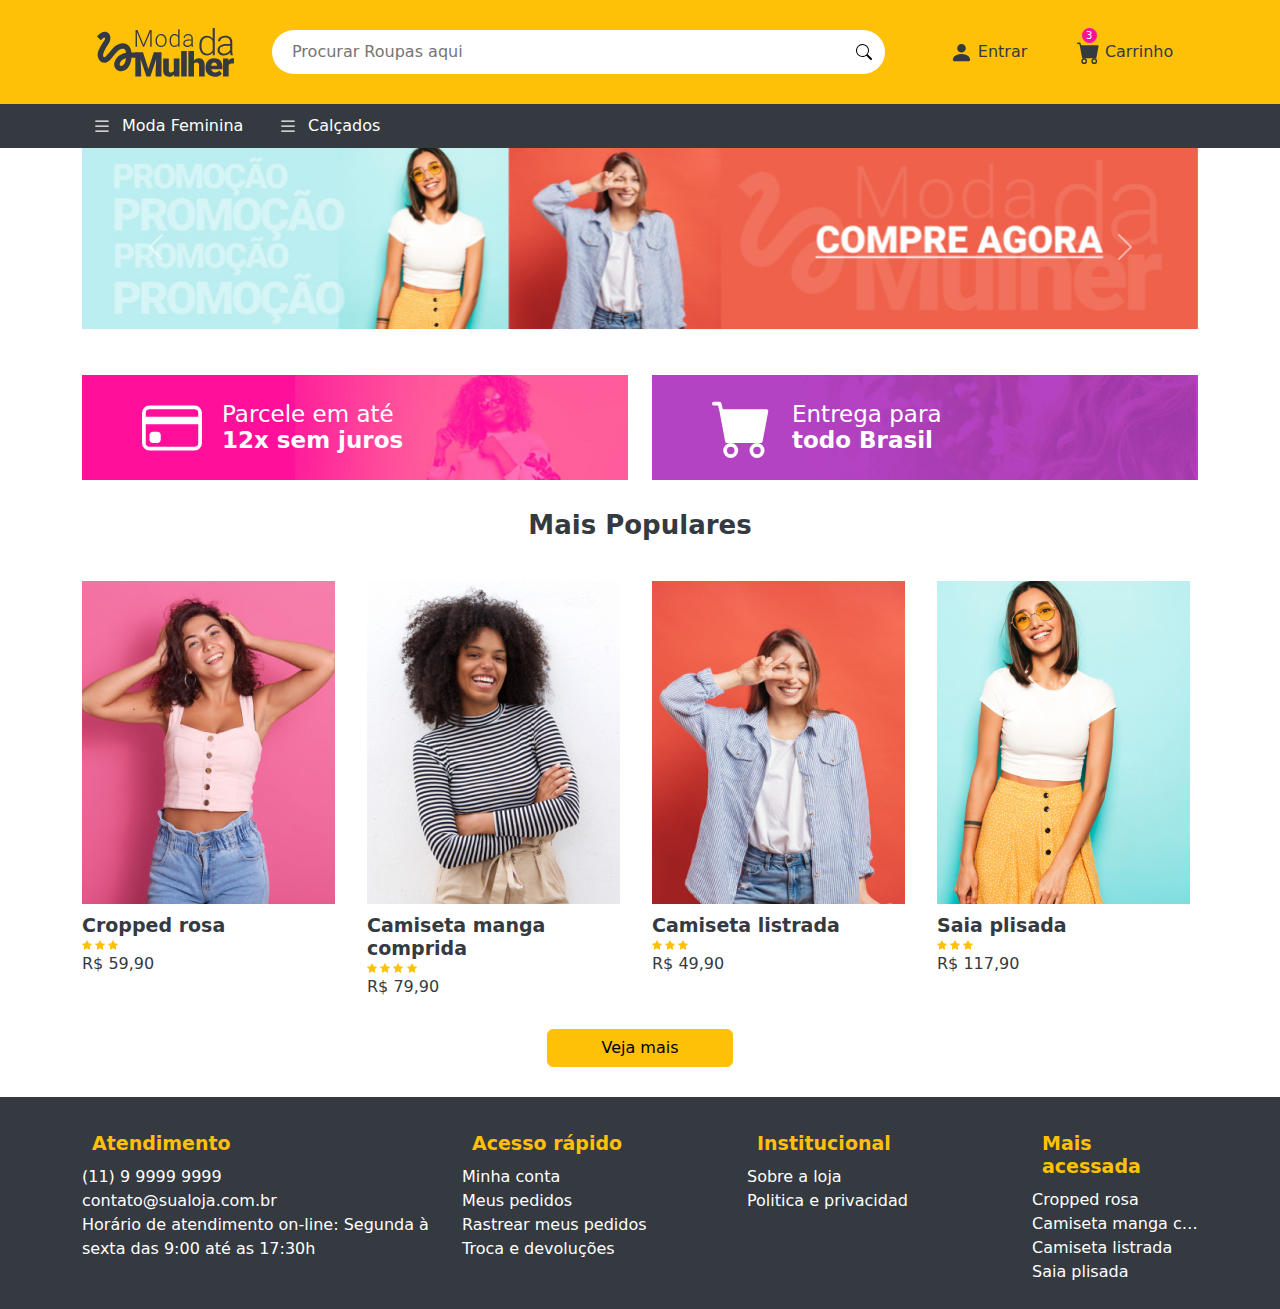
==== commit 7633ed2e: "final site ajusts" ====
--- a/index.html
+++ b/index.html
@@ -38,8 +38,8 @@
       <article class="row d-flex align-items-center">
 
         <!--Logo-->
-        <a href="/" class="col-md-2">
-          <img src="./assets/imagem/logo.svg" alt="Logo da Empresa">
+        <a href="./" class="col-md-2 d-flex justify-content-center">
+          <img src="./assets/imagem/logo.svg" class="img-fluid" alt="Logo da Empresa">
         </a>
 
         <!-- Search-->
@@ -94,7 +94,8 @@
       <!-- Menu -->
       <ul class="nav">
         <!-- Menu Itens -->
-        <li class="col-md-2 nav-item d-flex align-items-center">
+        <!-- lista de itens 1 -->
+        <li class="col-xl-2 col-lg-3 col-md-12 nav-item d-flex align-items-center">
           <svg xmlns="http://www.w3.org/2000/svg" width="1em" height="1em" fill="currentColor" class="bi bi-list"
             viewBox="0 0 16 16">
             <path fill-rule="evenodd"
@@ -131,7 +132,9 @@
           </ul>
           <!-- End Submenu -->
         </li>
-        <li class="col-md-2 nav-item d-flex align-items-center">
+
+        <!-- lista de itens 2 -->
+        <li class="col-xl-2 col-lg-3 col-md-12 nav-item d-flex align-items-center">
           <svg xmlns="http://www.w3.org/2000/svg" width="1em" height="1em" fill="currentColor" class="bi bi-list"
             viewBox="0 0 16 16">
             <path fill-rule="evenodd"
@@ -218,7 +221,7 @@
     <!-- EndPromotion Banner 6 columns  -->
 
     <!-- Container Produtos -->
-    <section class="container">
+    <section class="container produtos">
       <!-- Title -->
       <h1 class="text-center">Mais Populares</h1>
 
@@ -237,18 +240,18 @@
 
             <!-- Product  stars -->
             <div class="produtos-stars">
-              <svg xmlns="http://www.w3.org/2000/svg" width="16" height="16" fill="currentColor" class="bi bi-star-fill"
-                viewBox="0 0 16 16">
-                <path
-                  d="M3.612 15.443c-.386.198-.824-.149-.746-.592l.83-4.73L.173 6.765c-.329-.314-.158-.888.283-.95l4.898-.696L7.538.792c.197-.39.73-.39.927 0l2.184 4.327 4.898.696c.441.062.612.636.282.95l-3.522 3.356.83 4.73c.078.443-.36.79-.746.592L8 13.187l-4.389 2.256z" />
-              </svg>
-              <svg xmlns="http://www.w3.org/2000/svg" width="16" height="16" fill="currentColor" class="bi bi-star-fill"
-                viewBox="0 0 16 16">
-                <path
-                  d="M3.612 15.443c-.386.198-.824-.149-.746-.592l.83-4.73L.173 6.765c-.329-.314-.158-.888.283-.95l4.898-.696L7.538.792c.197-.39.73-.39.927 0l2.184 4.327 4.898.696c.441.062.612.636.282.95l-3.522 3.356.83 4.73c.078.443-.36.79-.746.592L8 13.187l-4.389 2.256z" />
-              </svg>
-              <svg xmlns="http://www.w3.org/2000/svg" width="16" height="16" fill="currentColor" class="bi bi-star-fill"
-                viewBox="0 0 16 16">
+              <svg xmlns="http://www.w3.org/2000/svg" width="1em" height="1em" fill="currentColor"
+                class="bi bi-star-fill" viewBox="0 0 16 16">
+                <path
+                  d="M3.612 15.443c-.386.198-.824-.149-.746-.592l.83-4.73L.173 6.765c-.329-.314-.158-.888.283-.95l4.898-.696L7.538.792c.197-.39.73-.39.927 0l2.184 4.327 4.898.696c.441.062.612.636.282.95l-3.522 3.356.83 4.73c.078.443-.36.79-.746.592L8 13.187l-4.389 2.256z" />
+              </svg>
+              <svg xmlns="http://www.w3.org/2000/svg" width="1em" height="1em" fill="currentColor"
+                class="bi bi-star-fill" viewBox="0 0 16 16">
+                <path
+                  d="M3.612 15.443c-.386.198-.824-.149-.746-.592l.83-4.73L.173 6.765c-.329-.314-.158-.888.283-.95l4.898-.696L7.538.792c.197-.39.73-.39.927 0l2.184 4.327 4.898.696c.441.062.612.636.282.95l-3.522 3.356.83 4.73c.078.443-.36.79-.746.592L8 13.187l-4.389 2.256z" />
+              </svg>
+              <svg xmlns="http://www.w3.org/2000/svg" width="1em" height="1em" fill="currentColor"
+                class="bi bi-star-fill" viewBox="0 0 16 16">
                 <path
                   d="M3.612 15.443c-.386.198-.824-.149-.746-.592l.83-4.73L.173 6.765c-.329-.314-.158-.888.283-.95l4.898-.696L7.538.792c.197-.39.73-.39.927 0l2.184 4.327 4.898.696c.441.062.612.636.282.95l-3.522 3.356.83 4.73c.078.443-.36.79-.746.592L8 13.187l-4.389 2.256z" />
               </svg>
@@ -261,7 +264,7 @@
         <!-- End Products -->
 
         <!-- Products -->
-        <a href="#" class="produtos-container col-md-3">
+        <a href="./produto-camisa-manga-comprida.html" class="produtos-container col-md-3">
           <!-- Product Image -->
           <img src="./assets/imagem/camiseta-manga-comprida.jpg" class="img-fluid" alt="Camiseta manga comprida">
 
@@ -272,23 +275,23 @@
 
             <!-- Product  stars -->
             <div class="produtos-stars">
-              <svg xmlns="http://www.w3.org/2000/svg" width="16" height="16" fill="currentColor" class="bi bi-star-fill"
-                viewBox="0 0 16 16">
-                <path
-                  d="M3.612 15.443c-.386.198-.824-.149-.746-.592l.83-4.73L.173 6.765c-.329-.314-.158-.888.283-.95l4.898-.696L7.538.792c.197-.39.73-.39.927 0l2.184 4.327 4.898.696c.441.062.612.636.282.95l-3.522 3.356.83 4.73c.078.443-.36.79-.746.592L8 13.187l-4.389 2.256z" />
-              </svg>
-              <svg xmlns="http://www.w3.org/2000/svg" width="16" height="16" fill="currentColor" class="bi bi-star-fill"
-                viewBox="0 0 16 16">
-                <path
-                  d="M3.612 15.443c-.386.198-.824-.149-.746-.592l.83-4.73L.173 6.765c-.329-.314-.158-.888.283-.95l4.898-.696L7.538.792c.197-.39.73-.39.927 0l2.184 4.327 4.898.696c.441.062.612.636.282.95l-3.522 3.356.83 4.73c.078.443-.36.79-.746.592L8 13.187l-4.389 2.256z" />
-              </svg>
-              <svg xmlns="http://www.w3.org/2000/svg" width="16" height="16" fill="currentColor" class="bi bi-star-fill"
-                viewBox="0 0 16 16">
-                <path
-                  d="M3.612 15.443c-.386.198-.824-.149-.746-.592l.83-4.73L.173 6.765c-.329-.314-.158-.888.283-.95l4.898-.696L7.538.792c.197-.39.73-.39.927 0l2.184 4.327 4.898.696c.441.062.612.636.282.95l-3.522 3.356.83 4.73c.078.443-.36.79-.746.592L8 13.187l-4.389 2.256z" />
-              </svg>
-              <svg xmlns="http://www.w3.org/2000/svg" width="16" height="16" fill="currentColor" class="bi bi-star-fill"
-                viewBox="0 0 16 16">
+              <svg xmlns="http://www.w3.org/2000/svg" width="1em" height="1em" fill="currentColor"
+                class="bi bi-star-fill" viewBox="0 0 16 16">
+                <path
+                  d="M3.612 15.443c-.386.198-.824-.149-.746-.592l.83-4.73L.173 6.765c-.329-.314-.158-.888.283-.95l4.898-.696L7.538.792c.197-.39.73-.39.927 0l2.184 4.327 4.898.696c.441.062.612.636.282.95l-3.522 3.356.83 4.73c.078.443-.36.79-.746.592L8 13.187l-4.389 2.256z" />
+              </svg>
+              <svg xmlns="http://www.w3.org/2000/svg" width="1em" height="1em" fill="currentColor"
+                class="bi bi-star-fill" viewBox="0 0 16 16">
+                <path
+                  d="M3.612 15.443c-.386.198-.824-.149-.746-.592l.83-4.73L.173 6.765c-.329-.314-.158-.888.283-.95l4.898-.696L7.538.792c.197-.39.73-.39.927 0l2.184 4.327 4.898.696c.441.062.612.636.282.95l-3.522 3.356.83 4.73c.078.443-.36.79-.746.592L8 13.187l-4.389 2.256z" />
+              </svg>
+              <svg xmlns="http://www.w3.org/2000/svg" width="1em" height="1em" fill="currentColor"
+                class="bi bi-star-fill" viewBox="0 0 16 16">
+                <path
+                  d="M3.612 15.443c-.386.198-.824-.149-.746-.592l.83-4.73L.173 6.765c-.329-.314-.158-.888.283-.95l4.898-.696L7.538.792c.197-.39.73-.39.927 0l2.184 4.327 4.898.696c.441.062.612.636.282.95l-3.522 3.356.83 4.73c.078.443-.36.79-.746.592L8 13.187l-4.389 2.256z" />
+              </svg>
+              <svg xmlns="http://www.w3.org/2000/svg" width="1em" height="1em" fill="currentColor"
+                class="bi bi-star-fill" viewBox="0 0 16 16">
                 <path
                   d="M3.612 15.443c-.386.198-.824-.149-.746-.592l.83-4.73L.173 6.765c-.329-.314-.158-.888.283-.95l4.898-.696L7.538.792c.197-.39.73-.39.927 0l2.184 4.327 4.898.696c.441.062.612.636.282.95l-3.522 3.356.83 4.73c.078.443-.36.79-.746.592L8 13.187l-4.389 2.256z" />
               </svg>
@@ -312,18 +315,18 @@
 
             <!-- Product  stars -->
             <div class="produtos-stars">
-              <svg xmlns="http://www.w3.org/2000/svg" width="16" height="16" fill="currentColor" class="bi bi-star-fill"
-                viewBox="0 0 16 16">
-                <path
-                  d="M3.612 15.443c-.386.198-.824-.149-.746-.592l.83-4.73L.173 6.765c-.329-.314-.158-.888.283-.95l4.898-.696L7.538.792c.197-.39.73-.39.927 0l2.184 4.327 4.898.696c.441.062.612.636.282.95l-3.522 3.356.83 4.73c.078.443-.36.79-.746.592L8 13.187l-4.389 2.256z" />
-              </svg>
-              <svg xmlns="http://www.w3.org/2000/svg" width="16" height="16" fill="currentColor" class="bi bi-star-fill"
-                viewBox="0 0 16 16">
-                <path
-                  d="M3.612 15.443c-.386.198-.824-.149-.746-.592l.83-4.73L.173 6.765c-.329-.314-.158-.888.283-.95l4.898-.696L7.538.792c.197-.39.73-.39.927 0l2.184 4.327 4.898.696c.441.062.612.636.282.95l-3.522 3.356.83 4.73c.078.443-.36.79-.746.592L8 13.187l-4.389 2.256z" />
-              </svg>
-              <svg xmlns="http://www.w3.org/2000/svg" width="16" height="16" fill="currentColor" class="bi bi-star-fill"
-                viewBox="0 0 16 16">
+              <svg xmlns="http://www.w3.org/2000/svg" width="1em" height="1em" fill="currentColor"
+                class="bi bi-star-fill" viewBox="0 0 16 16">
+                <path
+                  d="M3.612 15.443c-.386.198-.824-.149-.746-.592l.83-4.73L.173 6.765c-.329-.314-.158-.888.283-.95l4.898-.696L7.538.792c.197-.39.73-.39.927 0l2.184 4.327 4.898.696c.441.062.612.636.282.95l-3.522 3.356.83 4.73c.078.443-.36.79-.746.592L8 13.187l-4.389 2.256z" />
+              </svg>
+              <svg xmlns="http://www.w3.org/2000/svg" width="1em" height="1em" fill="currentColor"
+                class="bi bi-star-fill" viewBox="0 0 16 16">
+                <path
+                  d="M3.612 15.443c-.386.198-.824-.149-.746-.592l.83-4.73L.173 6.765c-.329-.314-.158-.888.283-.95l4.898-.696L7.538.792c.197-.39.73-.39.927 0l2.184 4.327 4.898.696c.441.062.612.636.282.95l-3.522 3.356.83 4.73c.078.443-.36.79-.746.592L8 13.187l-4.389 2.256z" />
+              </svg>
+              <svg xmlns="http://www.w3.org/2000/svg" width="1em" height="1em" fill="currentColor"
+                class="bi bi-star-fill" viewBox="0 0 16 16">
                 <path
                   d="M3.612 15.443c-.386.198-.824-.149-.746-.592l.83-4.73L.173 6.765c-.329-.314-.158-.888.283-.95l4.898-.696L7.538.792c.197-.39.73-.39.927 0l2.184 4.327 4.898.696c.441.062.612.636.282.95l-3.522 3.356.83 4.73c.078.443-.36.79-.746.592L8 13.187l-4.389 2.256z" />
               </svg>
@@ -347,18 +350,18 @@
 
             <!-- Product  stars -->
             <div class="produtos-stars">
-              <svg xmlns="http://www.w3.org/2000/svg" width="16" height="16" fill="currentColor" class="bi bi-star-fill"
-                viewBox="0 0 16 16">
-                <path
-                  d="M3.612 15.443c-.386.198-.824-.149-.746-.592l.83-4.73L.173 6.765c-.329-.314-.158-.888.283-.95l4.898-.696L7.538.792c.197-.39.73-.39.927 0l2.184 4.327 4.898.696c.441.062.612.636.282.95l-3.522 3.356.83 4.73c.078.443-.36.79-.746.592L8 13.187l-4.389 2.256z" />
-              </svg>
-              <svg xmlns="http://www.w3.org/2000/svg" width="16" height="16" fill="currentColor" class="bi bi-star-fill"
-                viewBox="0 0 16 16">
-                <path
-                  d="M3.612 15.443c-.386.198-.824-.149-.746-.592l.83-4.73L.173 6.765c-.329-.314-.158-.888.283-.95l4.898-.696L7.538.792c.197-.39.73-.39.927 0l2.184 4.327 4.898.696c.441.062.612.636.282.95l-3.522 3.356.83 4.73c.078.443-.36.79-.746.592L8 13.187l-4.389 2.256z" />
-              </svg>
-              <svg xmlns="http://www.w3.org/2000/svg" width="16" height="16" fill="currentColor" class="bi bi-star-fill"
-                viewBox="0 0 16 16">
+              <svg xmlns="http://www.w3.org/2000/svg" width="1em" height="1em" fill="currentColor"
+                class="bi bi-star-fill" viewBox="0 0 16 16">
+                <path
+                  d="M3.612 15.443c-.386.198-.824-.149-.746-.592l.83-4.73L.173 6.765c-.329-.314-.158-.888.283-.95l4.898-.696L7.538.792c.197-.39.73-.39.927 0l2.184 4.327 4.898.696c.441.062.612.636.282.95l-3.522 3.356.83 4.73c.078.443-.36.79-.746.592L8 13.187l-4.389 2.256z" />
+              </svg>
+              <svg xmlns="http://www.w3.org/2000/svg" width="1em" height="1em" fill="currentColor"
+                class="bi bi-star-fill" viewBox="0 0 16 16">
+                <path
+                  d="M3.612 15.443c-.386.198-.824-.149-.746-.592l.83-4.73L.173 6.765c-.329-.314-.158-.888.283-.95l4.898-.696L7.538.792c.197-.39.73-.39.927 0l2.184 4.327 4.898.696c.441.062.612.636.282.95l-3.522 3.356.83 4.73c.078.443-.36.79-.746.592L8 13.187l-4.389 2.256z" />
+              </svg>
+              <svg xmlns="http://www.w3.org/2000/svg" width="1em" height="1em" fill="currentColor"
+                class="bi bi-star-fill" viewBox="0 0 16 16">
                 <path
                   d="M3.612 15.443c-.386.198-.824-.149-.746-.592l.83-4.73L.173 6.765c-.329-.314-.158-.888.283-.95l4.898-.696L7.538.792c.197-.39.73-.39.927 0l2.184 4.327 4.898.696c.441.062.612.636.282.95l-3.522 3.356.83 4.73c.078.443-.36.79-.746.592L8 13.187l-4.389 2.256z" />
               </svg>
@@ -372,7 +375,7 @@
       </article>
       <!-- End Produtcts list -->
       <div class="d-flex justify-content-center">
-        <button type="button" class="btn btn-warning col-md-2">Veja mais</button>
+        <a href="./camisetas.html" class="btn btn-warning col-md-2">Veja mais</a>
       </div>
     </section>
     <!-- End Container Produtos -->
@@ -468,7 +471,7 @@
             <li class="nav-item">
               <a href="#"> Cropped rosa</a>
             </li>
-            <li class="nav-item">
+            <li class="nav-item ellipsis">
               <a href="#">Camiseta manga comprida</a>
             </li>
             <li class="nav-item">
--- a/assets/css/style.css
+++ b/assets/css/style.css
@@ -1,6 +1,6 @@
-﻿@import"https://fonts.googleapis.com/css2?family=Roboto:wght@300;500;900&family=Source+Sans+Pro:wght@200;300;400&display=swap";body{color:#343a40;font-family:"Roboto"}a{text-decoration:none !important}header{background:#ffc107;padding:25px}header form input[type=text]{background:#fff;width:100%;border-radius:100px;border:none;padding:10px 20px}header form button{background:none;border:none;position:relative;right:35px}header ul li{position:relative}header ul li span.notification{color:#fff;position:absolute;top:-12px;left:5px;background:#ff0f9a;font-size:10px;width:15px;height:15px;border-radius:100%}header ul li a{font-size:16px;color:#343a40}header ul li a svg{font-size:23px}header ul li a:hover{color:initial}nav.nav-produtos{background:#343a40;color:#fff}nav.nav-produtos ul.nav li{position:relative;padding:10px 10px}nav.nav-produtos ul.nav li svg{font-size:20px;margin-right:10px}nav.nav-produtos ul.nav li:hover{background:#000}nav.nav-produtos ul.nav li:hover ul.nav{display:block}nav.nav-produtos ul.nav li a{color:#fff}nav.nav-produtos ul.nav li ul.nav{z-index:999;display:none;position:absolute;background:#343a40;left:0px;top:44px;border-top:solid #ffc107 10px;width:100%}nav.nav-produtos ul.nav li ul.nav li{padding:10px 25px}.banner-promocionais-statico{margin-top:30px}.banner-promocionais-statico .banner-promocionais-statico-12x{background-color:#ff0f9a;background-image:url("../imagem/parcele-em-12x.jpg")}.banner-promocionais-statico .banner-promocionais-statico-todo-br{background-color:#b343c3;background-image:url("../imagem/entrega-para-todo-brasil.jpg")}.banner-promocionais-statico .banner-promocionais-statico-12x,.banner-promocionais-statico .banner-promocionais-statico-todo-br{background-size:cover;height:105px;padding:20px 60px;color:#fff}.banner-promocionais-statico .banner-promocionais-statico-12x svg,.banner-promocionais-statico .banner-promocionais-statico-12x p,.banner-promocionais-statico .banner-promocionais-statico-todo-br svg,.banner-promocionais-statico .banner-promocionais-statico-todo-br p{margin:0;padding:0}.banner-promocionais-statico .banner-promocionais-statico-12x svg,.banner-promocionais-statico .banner-promocionais-statico-todo-br svg{font-size:60px}.banner-promocionais-statico .banner-promocionais-statico-12x p,.banner-promocionais-statico .banner-promocionais-statico-todo-br p{font-weight:100;font-size:23px;line-height:110%;margin-left:20px}.banner-promocionais-statico .banner-promocionais-statico-12x p strong,.banner-promocionais-statico .banner-promocionais-statico-todo-br p strong{font-weight:bold}/*!
+﻿@import"https://fonts.googleapis.com/css2?family=Roboto:wght@300;500;900&family=Source+Sans+Pro:wght@200;300;400&display=swap";header{background:#ffc107;padding:25px}header form input[type=text]{background:#fff;width:100%;border-radius:100px;border:none;padding:10px 20px}header form button{background:none;border:none;position:relative;right:35px}header ul li{position:relative}header ul li span.notification{color:#fff;position:absolute;top:-12px;left:5px;background:#ff0f9a;font-size:10px;width:15px;height:15px;border-radius:100%}header ul li a{font-size:16px;color:#343a40}header ul li a svg{font-size:23px}header ul li a:hover{color:initial}nav.nav-produtos{background:#343a40;color:#fff}nav.nav-produtos ul.nav li{position:relative;padding:10px 10px}nav.nav-produtos ul.nav li svg{font-size:20px;margin-right:10px}nav.nav-produtos ul.nav li:hover{background:#000}nav.nav-produtos ul.nav li:hover ul.nav{display:block}nav.nav-produtos ul.nav li a{color:#fff}nav.nav-produtos ul.nav li ul.nav{z-index:999;display:none;position:absolute;background:#343a40;left:0px;top:44px;border-top:solid #ffc107 10px;width:100%}nav.nav-produtos ul.nav li ul.nav li{padding:10px 25px}.banner-promocionais-statico{margin-top:30px}.banner-promocionais-statico .banner-promocionais-statico-12x{background-color:#ff0f9a;background-image:url("../imagem/parcele-em-12x.jpg")}.banner-promocionais-statico .banner-promocionais-statico-todo-br{background-color:#b343c3;background-image:url("../imagem/entrega-para-todo-brasil.jpg")}.banner-promocionais-statico .banner-promocionais-statico-12x,.banner-promocionais-statico .banner-promocionais-statico-todo-br{background-size:cover;height:105px;padding:20px 60px;color:#fff}.banner-promocionais-statico .banner-promocionais-statico-12x svg,.banner-promocionais-statico .banner-promocionais-statico-12x p,.banner-promocionais-statico .banner-promocionais-statico-todo-br svg,.banner-promocionais-statico .banner-promocionais-statico-todo-br p{margin:0;padding:0}.banner-promocionais-statico .banner-promocionais-statico-12x svg,.banner-promocionais-statico .banner-promocionais-statico-todo-br svg{font-size:60px}.banner-promocionais-statico .banner-promocionais-statico-12x p,.banner-promocionais-statico .banner-promocionais-statico-todo-br p{font-weight:100;font-size:23px;line-height:110%;margin-left:20px}.banner-promocionais-statico .banner-promocionais-statico-12x p strong,.banner-promocionais-statico .banner-promocionais-statico-todo-br p strong{font-weight:bold}.produtos{margin:30px}.produtos .produtos-container{margin:30px 0}.produtos .produtos-container .produtos-itens{color:#343a40}.produtos .produtos-container .produtos-itens h2{font-size:19px;margin:10px 0 0}.produtos .produtos-container .produtos-itens .produtos-stars{font-size:10px}.produtos .produtos-container .produtos-itens .produtos-stars svg{fill:#ffc107}.produtos .produtos-container .produtos-itens .produtos-precos{font-size:16px}.produtos-compras figure{margin:0}.produtos-compras .produtos-conteudo h1{margin:0;font-size:32px}.produtos-compras .produtos-conteudo p{font-size:16px}footer{background:#343a40;padding:25px 0;color:#fff}footer a{color:#fff}footer a:hover{color:#fff}footer h4{color:#ffc107;font-size:19px}footer ul li.ellipsis{width:100%;overflow:hidden;text-overflow:ellipsis;white-space:nowrap}@media(max-width: 991px){header ul li{margin:7px 0}.banner-promocionais-statico .banner-promocionais-statico-12x p,.banner-promocionais-statico .banner-promocionais-statico-todo-br p{font-size:20px}}@media(max-width: 767px){header form{margin:20px 0 !important}#bannerpromocionais{display:none}.produtos-container img{width:100%}}@media(max-width: 375px){.banner-promocionais-statico .banner-promocionais-statico-12x p,.banner-promocionais-statico .banner-promocionais-statico-todo-br p{font-size:14px}}/*!
 * Bootstrap  v5.2.3 (https://getbootstrap.com/)
 * Copyright 2011-2022 The Bootstrap Authors
 * Copyright 2011-2022 Twitter, Inc.
 * Licensed under MIT (https://github.com/twbs/bootstrap/blob/main/LICENSE)
-*/:root{--bs-blue:#0d6efd;--bs-indigo:#6610f2;--bs-purple:#6f42c1;--bs-pink:#d63384;--bs-red:#dc3545;--bs-orange:#fd7e14;--bs-yellow:#ffc107;--bs-green:#198754;--bs-teal:#20c997;--bs-cyan:#0dcaf0;--bs-black:#000;--bs-white:#fff;--bs-gray:#6c757d;--bs-gray-dark:#343a40;--bs-gray-100:#f8f9fa;--bs-gray-200:#e9ecef;--bs-gray-300:#dee2e6;--bs-gray-400:#ced4da;--bs-gray-500:#adb5bd;--bs-gray-600:#6c757d;--bs-gray-700:#495057;--bs-gray-800:#343a40;--bs-gray-900:#212529;--bs-primary:#0d6efd;--bs-secondary:#6c757d;--bs-success:#198754;--bs-info:#0dcaf0;--bs-warning:#ffc107;--bs-danger:#dc3545;--bs-light:#f8f9fa;--bs-dark:#212529;--bs-primary-rgb:13,110,253;--bs-secondary-rgb:108,117,125;--bs-success-rgb:25,135,84;--bs-info-rgb:13,202,240;--bs-warning-rgb:255,193,7;--bs-danger-rgb:220,53,69;--bs-light-rgb:248,249,250;--bs-dark-rgb:33,37,41;--bs-white-rgb:255,255,255;--bs-black-rgb:0,0,0;--bs-body-color-rgb:33,37,41;--bs-body-bg-rgb:255,255,255;--bs-font-sans-serif:system-ui,-apple-system,"Segoe UI",Roboto,"Helvetica Neue","Noto Sans","Liberation Sans",Arial,sans-serif,"Apple Color Emoji","Segoe UI Emoji","Segoe UI Symbol","Noto Color Emoji";--bs-font-monospace:SFMono-Regular,Menlo,Monaco,Consolas,"Liberation Mono","Courier New",monospace;--bs-gradient:linear-gradient(180deg, rgba(255, 255, 255, 0.15), rgba(255, 255, 255, 0));--bs-body-font-family:var(--bs-font-sans-serif);--bs-body-font-size:1rem;--bs-body-font-weight:400;--bs-body-line-height:1.5;--bs-body-color:#212529;--bs-body-bg:#fff;--bs-border-width:1px;--bs-border-style:solid;--bs-border-color:#dee2e6;--bs-border-color-translucent:rgba(0, 0, 0, 0.175);--bs-border-radius:0.375rem;--bs-border-radius-sm:0.25rem;--bs-border-radius-lg:0.5rem;--bs-border-radius-xl:1rem;--bs-border-radius-2xl:2rem;--bs-border-radius-pill:50rem;--bs-link-color:#0d6efd;--bs-link-hover-color:#0a58ca;--bs-code-color:#d63384;--bs-highlight-bg:#fff3cd}*,::after,::before{box-sizing:border-box}@media(prefers-reduced-motion: no-preference){:root{scroll-behavior:smooth}}body{margin:0;font-family:var(--bs-body-font-family);font-size:var(--bs-body-font-size);font-weight:var(--bs-body-font-weight);line-height:var(--bs-body-line-height);color:var(--bs-body-color);text-align:var(--bs-body-text-align);background-color:var(--bs-body-bg);-webkit-text-size-adjust:100%;-webkit-tap-highlight-color:rgba(0,0,0,0)}hr{margin:1rem 0;color:inherit;border:0;border-top:1px solid;opacity:.25}.h1,.h2,.h3,.h4,.h5,.h6,h1,h2,h3,h4,h5,h6{margin-top:0;margin-bottom:.5rem;font-weight:500;line-height:1.2}.h1,h1{font-size:calc(1.375rem + 1.5vw)}@media(min-width: 1200px){.h1,h1{font-size:2.5rem}}.h2,h2{font-size:calc(1.325rem + .9vw)}@media(min-width: 1200px){.h2,h2{font-size:2rem}}.h3,h3{font-size:calc(1.3rem + .6vw)}@media(min-width: 1200px){.h3,h3{font-size:1.75rem}}.h4,h4{font-size:calc(1.275rem + .3vw)}@media(min-width: 1200px){.h4,h4{font-size:1.5rem}}.h5,h5{font-size:1.25rem}.h6,h6{font-size:1rem}p{margin-top:0;margin-bottom:1rem}abbr[title]{-webkit-text-decoration:underline dotted;text-decoration:underline dotted;cursor:help;-webkit-text-decoration-skip-ink:none;text-decoration-skip-ink:none}address{margin-bottom:1rem;font-style:normal;line-height:inherit}ol,ul{padding-left:2rem}dl,ol,ul{margin-top:0;margin-bottom:1rem}ol ol,ol ul,ul ol,ul ul{margin-bottom:0}dt{font-weight:700}dd{margin-bottom:.5rem;margin-left:0}blockquote{margin:0 0 1rem}b,strong{font-weight:bolder}.small,small{font-size:.875em}.mark,mark{padding:.1875em;background-color:var(--bs-highlight-bg)}sub,sup{position:relative;font-size:.75em;line-height:0;vertical-align:baseline}sub{bottom:-0.25em}sup{top:-0.5em}a{color:var(--bs-link-color);text-decoration:underline}a:hover{color:var(--bs-link-hover-color)}a:not([href]):not([class]),a:not([href]):not([class]):hover{color:inherit;text-decoration:none}code,kbd,pre,samp{font-family:var(--bs-font-monospace);font-size:1em}pre{display:block;margin-top:0;margin-bottom:1rem;overflow:auto;font-size:.875em}pre code{font-size:inherit;color:inherit;word-break:normal}code{font-size:.875em;color:var(--bs-code-color);word-wrap:break-word}a>code{color:inherit}kbd{padding:.1875rem .375rem;font-size:.875em;color:var(--bs-body-bg);background-color:var(--bs-body-color);border-radius:.25rem}kbd kbd{padding:0;font-size:1em}figure{margin:0 0 1rem}img,svg{vertical-align:middle}table{caption-side:bottom;border-collapse:collapse}caption{padding-top:.5rem;padding-bottom:.5rem;color:#6c757d;text-align:left}th{text-align:inherit;text-align:-webkit-match-parent}tbody,td,tfoot,th,thead,tr{border-color:inherit;border-style:solid;border-width:0}label{display:inline-block}button{border-radius:0}button:focus:not(:focus-visible){outline:0}button,input,optgroup,select,textarea{margin:0;font-family:inherit;font-size:inherit;line-height:inherit}button,select{text-transform:none}[role=button]{cursor:pointer}select{word-wrap:normal}select:disabled{opacity:1}[list]:not([type=date]):not([type=datetime-local]):not([type=month]):not([type=week]):not([type=time])::-webkit-calendar-picker-indicator{display:none !important}[type=button],[type=reset],[type=submit],button{-webkit-appearance:button}[type=button]:not(:disabled),[type=reset]:not(:disabled),[type=submit]:not(:disabled),button:not(:disabled){cursor:pointer}::-moz-focus-inner{padding:0;border-style:none}textarea{resize:vertical}fieldset{min-width:0;padding:0;margin:0;border:0}legend{float:left;width:100%;padding:0;margin-bottom:.5rem;font-size:calc(1.275rem + .3vw);line-height:inherit}@media(min-width: 1200px){legend{font-size:1.5rem}}legend+*{clear:left}::-webkit-datetime-edit-day-field,::-webkit-datetime-edit-fields-wrapper,::-webkit-datetime-edit-hour-field,::-webkit-datetime-edit-minute,::-webkit-datetime-edit-month-field,::-webkit-datetime-edit-text,::-webkit-datetime-edit-year-field{padding:0}::-webkit-inner-spin-button{height:auto}[type=search]{outline-offset:-2px;-webkit-appearance:textfield}::-webkit-search-decoration{-webkit-appearance:none}::-webkit-color-swatch-wrapper{padding:0}::-webkit-file-upload-button{font:inherit;-webkit-appearance:button}::file-selector-button{font:inherit;-webkit-appearance:button}output{display:inline-block}iframe{border:0}summary{display:list-item;cursor:pointer}progress{vertical-align:baseline}[hidden]{display:none !important}.lead{font-size:1.25rem;font-weight:300}.display-1{font-size:calc(1.625rem + 4.5vw);font-weight:300;line-height:1.2}@media(min-width: 1200px){.display-1{font-size:5rem}}.display-2{font-size:calc(1.575rem + 3.9vw);font-weight:300;line-height:1.2}@media(min-width: 1200px){.display-2{font-size:4.5rem}}.display-3{font-size:calc(1.525rem + 3.3vw);font-weight:300;line-height:1.2}@media(min-width: 1200px){.display-3{font-size:4rem}}.display-4{font-size:calc(1.475rem + 2.7vw);font-weight:300;line-height:1.2}@media(min-width: 1200px){.display-4{font-size:3.5rem}}.display-5{font-size:calc(1.425rem + 2.1vw);font-weight:300;line-height:1.2}@media(min-width: 1200px){.display-5{font-size:3rem}}.display-6{font-size:calc(1.375rem + 1.5vw);font-weight:300;line-height:1.2}@media(min-width: 1200px){.display-6{font-size:2.5rem}}.list-unstyled{padding-left:0;list-style:none}.list-inline{padding-left:0;list-style:none}.list-inline-item{display:inline-block}.list-inline-item:not(:last-child){margin-right:.5rem}.initialism{font-size:.875em;text-transform:uppercase}.blockquote{margin-bottom:1rem;font-size:1.25rem}.blockquote>:last-child{margin-bottom:0}.blockquote-footer{margin-top:-1rem;margin-bottom:1rem;font-size:.875em;color:#6c757d}.blockquote-footer::before{content:"— "}.img-fluid{max-width:100%;height:auto}.img-thumbnail{padding:.25rem;background-color:#fff;border:1px solid var(--bs-border-color);border-radius:.375rem;max-width:100%;height:auto}.figure{display:inline-block}.figure-img{margin-bottom:.5rem;line-height:1}.figure-caption{font-size:.875em;color:#6c757d}.container,.container-fluid,.container-lg,.container-md,.container-sm,.container-xl,.container-xxl{--bs-gutter-x:1.5rem;--bs-gutter-y:0;width:100%;padding-right:calc(var(--bs-gutter-x)*.5);padding-left:calc(var(--bs-gutter-x)*.5);margin-right:auto;margin-left:auto}@media(min-width: 576px){.container,.container-sm{max-width:540px}}@media(min-width: 768px){.container,.container-md,.container-sm{max-width:720px}}@media(min-width: 992px){.container,.container-lg,.container-md,.container-sm{max-width:960px}}@media(min-width: 1200px){.container,.container-lg,.container-md,.container-sm,.container-xl{max-width:1140px}}@media(min-width: 1400px){.container,.container-lg,.container-md,.container-sm,.container-xl,.container-xxl{max-width:1320px}}.row{--bs-gutter-x:1.5rem;--bs-gutter-y:0;display:flex;flex-wrap:wrap;margin-top:calc(-1*var(--bs-gutter-y));margin-right:calc(-0.5*var(--bs-gutter-x));margin-left:calc(-0.5*var(--bs-gutter-x))}.row>*{flex-shrink:0;width:100%;max-width:100%;padding-right:calc(var(--bs-gutter-x)*.5);padding-left:calc(var(--bs-gutter-x)*.5);margin-top:var(--bs-gutter-y)}.col{flex:1 0 0%}.row-cols-auto>*{flex:0 0 auto;width:auto}.row-cols-1>*{flex:0 0 auto;width:100%}.row-cols-2>*{flex:0 0 auto;width:50%}.row-cols-3>*{flex:0 0 auto;width:33.3333333333%}.row-cols-4>*{flex:0 0 auto;width:25%}.row-cols-5>*{flex:0 0 auto;width:20%}.row-cols-6>*{flex:0 0 auto;width:16.6666666667%}.col-auto{flex:0 0 auto;width:auto}.col-1{flex:0 0 auto;width:8.33333333%}.col-2{flex:0 0 auto;width:16.66666667%}.col-3{flex:0 0 auto;width:25%}.col-4{flex:0 0 auto;width:33.33333333%}.col-5{flex:0 0 auto;width:41.66666667%}.col-6{flex:0 0 auto;width:50%}.col-7{flex:0 0 auto;width:58.33333333%}.col-8{flex:0 0 auto;width:66.66666667%}.col-9{flex:0 0 auto;width:75%}.col-10{flex:0 0 auto;width:83.33333333%}.col-11{flex:0 0 auto;width:91.66666667%}.col-12{flex:0 0 auto;width:100%}.offset-1{margin-left:8.33333333%}.offset-2{margin-left:16.66666667%}.offset-3{margin-left:25%}.offset-4{margin-left:33.33333333%}.offset-5{margin-left:41.66666667%}.offset-6{margin-left:50%}.offset-7{margin-left:58.33333333%}.offset-8{margin-left:66.66666667%}.offset-9{margin-left:75%}.offset-10{margin-left:83.33333333%}.offset-11{margin-left:91.66666667%}.g-0,.gx-0{--bs-gutter-x:0}.g-0,.gy-0{--bs-gutter-y:0}.g-1,.gx-1{--bs-gutter-x:0.25rem}.g-1,.gy-1{--bs-gutter-y:0.25rem}.g-2,.gx-2{--bs-gutter-x:0.5rem}.g-2,.gy-2{--bs-gutter-y:0.5rem}.g-3,.gx-3{--bs-gutter-x:1rem}.g-3,.gy-3{--bs-gutter-y:1rem}.g-4,.gx-4{--bs-gutter-x:1.5rem}.g-4,.gy-4{--bs-gutter-y:1.5rem}.g-5,.gx-5{--bs-gutter-x:3rem}.g-5,.gy-5{--bs-gutter-y:3rem}@media(min-width: 576px){.col-sm{flex:1 0 0%}.row-cols-sm-auto>*{flex:0 0 auto;width:auto}.row-cols-sm-1>*{flex:0 0 auto;width:100%}.row-cols-sm-2>*{flex:0 0 auto;width:50%}.row-cols-sm-3>*{flex:0 0 auto;width:33.3333333333%}.row-cols-sm-4>*{flex:0 0 auto;width:25%}.row-cols-sm-5>*{flex:0 0 auto;width:20%}.row-cols-sm-6>*{flex:0 0 auto;width:16.6666666667%}.col-sm-auto{flex:0 0 auto;width:auto}.col-sm-1{flex:0 0 auto;width:8.33333333%}.col-sm-2{flex:0 0 auto;width:16.66666667%}.col-sm-3{flex:0 0 auto;width:25%}.col-sm-4{flex:0 0 auto;width:33.33333333%}.col-sm-5{flex:0 0 auto;width:41.66666667%}.col-sm-6{flex:0 0 auto;width:50%}.col-sm-7{flex:0 0 auto;width:58.33333333%}.col-sm-8{flex:0 0 auto;width:66.66666667%}.col-sm-9{flex:0 0 auto;width:75%}.col-sm-10{flex:0 0 auto;width:83.33333333%}.col-sm-11{flex:0 0 auto;width:91.66666667%}.col-sm-12{flex:0 0 auto;width:100%}.offset-sm-0{margin-left:0}.offset-sm-1{margin-left:8.33333333%}.offset-sm-2{margin-left:16.66666667%}.offset-sm-3{margin-left:25%}.offset-sm-4{margin-left:33.33333333%}.offset-sm-5{margin-left:41.66666667%}.offset-sm-6{margin-left:50%}.offset-sm-7{margin-left:58.33333333%}.offset-sm-8{margin-left:66.66666667%}.offset-sm-9{margin-left:75%}.offset-sm-10{margin-left:83.33333333%}.offset-sm-11{margin-left:91.66666667%}.g-sm-0,.gx-sm-0{--bs-gutter-x:0}.g-sm-0,.gy-sm-0{--bs-gutter-y:0}.g-sm-1,.gx-sm-1{--bs-gutter-x:0.25rem}.g-sm-1,.gy-sm-1{--bs-gutter-y:0.25rem}.g-sm-2,.gx-sm-2{--bs-gutter-x:0.5rem}.g-sm-2,.gy-sm-2{--bs-gutter-y:0.5rem}.g-sm-3,.gx-sm-3{--bs-gutter-x:1rem}.g-sm-3,.gy-sm-3{--bs-gutter-y:1rem}.g-sm-4,.gx-sm-4{--bs-gutter-x:1.5rem}.g-sm-4,.gy-sm-4{--bs-gutter-y:1.5rem}.g-sm-5,.gx-sm-5{--bs-gutter-x:3rem}.g-sm-5,.gy-sm-5{--bs-gutter-y:3rem}}@media(min-width: 768px){.col-md{flex:1 0 0%}.row-cols-md-auto>*{flex:0 0 auto;width:auto}.row-cols-md-1>*{flex:0 0 auto;width:100%}.row-cols-md-2>*{flex:0 0 auto;width:50%}.row-cols-md-3>*{flex:0 0 auto;width:33.3333333333%}.row-cols-md-4>*{flex:0 0 auto;width:25%}.row-cols-md-5>*{flex:0 0 auto;width:20%}.row-cols-md-6>*{flex:0 0 auto;width:16.6666666667%}.col-md-auto{flex:0 0 auto;width:auto}.col-md-1{flex:0 0 auto;width:8.33333333%}.col-md-2{flex:0 0 auto;width:16.66666667%}.col-md-3{flex:0 0 auto;width:25%}.col-md-4{flex:0 0 auto;width:33.33333333%}.col-md-5{flex:0 0 auto;width:41.66666667%}.col-md-6{flex:0 0 auto;width:50%}.col-md-7{flex:0 0 auto;width:58.33333333%}.col-md-8{flex:0 0 auto;width:66.66666667%}.col-md-9{flex:0 0 auto;width:75%}.col-md-10{flex:0 0 auto;width:83.33333333%}.col-md-11{flex:0 0 auto;width:91.66666667%}.col-md-12{flex:0 0 auto;width:100%}.offset-md-0{margin-left:0}.offset-md-1{margin-left:8.33333333%}.offset-md-2{margin-left:16.66666667%}.offset-md-3{margin-left:25%}.offset-md-4{margin-left:33.33333333%}.offset-md-5{margin-left:41.66666667%}.offset-md-6{margin-left:50%}.offset-md-7{margin-left:58.33333333%}.offset-md-8{margin-left:66.66666667%}.offset-md-9{margin-left:75%}.offset-md-10{margin-left:83.33333333%}.offset-md-11{margin-left:91.66666667%}.g-md-0,.gx-md-0{--bs-gutter-x:0}.g-md-0,.gy-md-0{--bs-gutter-y:0}.g-md-1,.gx-md-1{--bs-gutter-x:0.25rem}.g-md-1,.gy-md-1{--bs-gutter-y:0.25rem}.g-md-2,.gx-md-2{--bs-gutter-x:0.5rem}.g-md-2,.gy-md-2{--bs-gutter-y:0.5rem}.g-md-3,.gx-md-3{--bs-gutter-x:1rem}.g-md-3,.gy-md-3{--bs-gutter-y:1rem}.g-md-4,.gx-md-4{--bs-gutter-x:1.5rem}.g-md-4,.gy-md-4{--bs-gutter-y:1.5rem}.g-md-5,.gx-md-5{--bs-gutter-x:3rem}.g-md-5,.gy-md-5{--bs-gutter-y:3rem}}@media(min-width: 992px){.col-lg{flex:1 0 0%}.row-cols-lg-auto>*{flex:0 0 auto;width:auto}.row-cols-lg-1>*{flex:0 0 auto;width:100%}.row-cols-lg-2>*{flex:0 0 auto;width:50%}.row-cols-lg-3>*{flex:0 0 auto;width:33.3333333333%}.row-cols-lg-4>*{flex:0 0 auto;width:25%}.row-cols-lg-5>*{flex:0 0 auto;width:20%}.row-cols-lg-6>*{flex:0 0 auto;width:16.6666666667%}.col-lg-auto{flex:0 0 auto;width:auto}.col-lg-1{flex:0 0 auto;width:8.33333333%}.col-lg-2{flex:0 0 auto;width:16.66666667%}.col-lg-3{flex:0 0 auto;width:25%}.col-lg-4{flex:0 0 auto;width:33.33333333%}.col-lg-5{flex:0 0 auto;width:41.66666667%}.col-lg-6{flex:0 0 auto;width:50%}.col-lg-7{flex:0 0 auto;width:58.33333333%}.col-lg-8{flex:0 0 auto;width:66.66666667%}.col-lg-9{flex:0 0 auto;width:75%}.col-lg-10{flex:0 0 auto;width:83.33333333%}.col-lg-11{flex:0 0 auto;width:91.66666667%}.col-lg-12{flex:0 0 auto;width:100%}.offset-lg-0{margin-left:0}.offset-lg-1{margin-left:8.33333333%}.offset-lg-2{margin-left:16.66666667%}.offset-lg-3{margin-left:25%}.offset-lg-4{margin-left:33.33333333%}.offset-lg-5{margin-left:41.66666667%}.offset-lg-6{margin-left:50%}.offset-lg-7{margin-left:58.33333333%}.offset-lg-8{margin-left:66.66666667%}.offset-lg-9{margin-left:75%}.offset-lg-10{margin-left:83.33333333%}.offset-lg-11{margin-left:91.66666667%}.g-lg-0,.gx-lg-0{--bs-gutter-x:0}.g-lg-0,.gy-lg-0{--bs-gutter-y:0}.g-lg-1,.gx-lg-1{--bs-gutter-x:0.25rem}.g-lg-1,.gy-lg-1{--bs-gutter-y:0.25rem}.g-lg-2,.gx-lg-2{--bs-gutter-x:0.5rem}.g-lg-2,.gy-lg-2{--bs-gutter-y:0.5rem}.g-lg-3,.gx-lg-3{--bs-gutter-x:1rem}.g-lg-3,.gy-lg-3{--bs-gutter-y:1rem}.g-lg-4,.gx-lg-4{--bs-gutter-x:1.5rem}.g-lg-4,.gy-lg-4{--bs-gutter-y:1.5rem}.g-lg-5,.gx-lg-5{--bs-gutter-x:3rem}.g-lg-5,.gy-lg-5{--bs-gutter-y:3rem}}@media(min-width: 1200px){.col-xl{flex:1 0 0%}.row-cols-xl-auto>*{flex:0 0 auto;width:auto}.row-cols-xl-1>*{flex:0 0 auto;width:100%}.row-cols-xl-2>*{flex:0 0 auto;width:50%}.row-cols-xl-3>*{flex:0 0 auto;width:33.3333333333%}.row-cols-xl-4>*{flex:0 0 auto;width:25%}.row-cols-xl-5>*{flex:0 0 auto;width:20%}.row-cols-xl-6>*{flex:0 0 auto;width:16.6666666667%}.col-xl-auto{flex:0 0 auto;width:auto}.col-xl-1{flex:0 0 auto;width:8.33333333%}.col-xl-2{flex:0 0 auto;width:16.66666667%}.col-xl-3{flex:0 0 auto;width:25%}.col-xl-4{flex:0 0 auto;width:33.33333333%}.col-xl-5{flex:0 0 auto;width:41.66666667%}.col-xl-6{flex:0 0 auto;width:50%}.col-xl-7{flex:0 0 auto;width:58.33333333%}.col-xl-8{flex:0 0 auto;width:66.66666667%}.col-xl-9{flex:0 0 auto;width:75%}.col-xl-10{flex:0 0 auto;width:83.33333333%}.col-xl-11{flex:0 0 auto;width:91.66666667%}.col-xl-12{flex:0 0 auto;width:100%}.offset-xl-0{margin-left:0}.offset-xl-1{margin-left:8.33333333%}.offset-xl-2{margin-left:16.66666667%}.offset-xl-3{margin-left:25%}.offset-xl-4{margin-left:33.33333333%}.offset-xl-5{margin-left:41.66666667%}.offset-xl-6{margin-left:50%}.offset-xl-7{margin-left:58.33333333%}.offset-xl-8{margin-left:66.66666667%}.offset-xl-9{margin-left:75%}.offset-xl-10{margin-left:83.33333333%}.offset-xl-11{margin-left:91.66666667%}.g-xl-0,.gx-xl-0{--bs-gutter-x:0}.g-xl-0,.gy-xl-0{--bs-gutter-y:0}.g-xl-1,.gx-xl-1{--bs-gutter-x:0.25rem}.g-xl-1,.gy-xl-1{--bs-gutter-y:0.25rem}.g-xl-2,.gx-xl-2{--bs-gutter-x:0.5rem}.g-xl-2,.gy-xl-2{--bs-gutter-y:0.5rem}.g-xl-3,.gx-xl-3{--bs-gutter-x:1rem}.g-xl-3,.gy-xl-3{--bs-gutter-y:1rem}.g-xl-4,.gx-xl-4{--bs-gutter-x:1.5rem}.g-xl-4,.gy-xl-4{--bs-gutter-y:1.5rem}.g-xl-5,.gx-xl-5{--bs-gutter-x:3rem}.g-xl-5,.gy-xl-5{--bs-gutter-y:3rem}}@media(min-width: 1400px){.col-xxl{flex:1 0 0%}.row-cols-xxl-auto>*{flex:0 0 auto;width:auto}.row-cols-xxl-1>*{flex:0 0 auto;width:100%}.row-cols-xxl-2>*{flex:0 0 auto;width:50%}.row-cols-xxl-3>*{flex:0 0 auto;width:33.3333333333%}.row-cols-xxl-4>*{flex:0 0 auto;width:25%}.row-cols-xxl-5>*{flex:0 0 auto;width:20%}.row-cols-xxl-6>*{flex:0 0 auto;width:16.6666666667%}.col-xxl-auto{flex:0 0 auto;width:auto}.col-xxl-1{flex:0 0 auto;width:8.33333333%}.col-xxl-2{flex:0 0 auto;width:16.66666667%}.col-xxl-3{flex:0 0 auto;width:25%}.col-xxl-4{flex:0 0 auto;width:33.33333333%}.col-xxl-5{flex:0 0 auto;width:41.66666667%}.col-xxl-6{flex:0 0 auto;width:50%}.col-xxl-7{flex:0 0 auto;width:58.33333333%}.col-xxl-8{flex:0 0 auto;width:66.66666667%}.col-xxl-9{flex:0 0 auto;width:75%}.col-xxl-10{flex:0 0 auto;width:83.33333333%}.col-xxl-11{flex:0 0 auto;width:91.66666667%}.col-xxl-12{flex:0 0 auto;width:100%}.offset-xxl-0{margin-left:0}.offset-xxl-1{margin-left:8.33333333%}.offset-xxl-2{margin-left:16.66666667%}.offset-xxl-3{margin-left:25%}.offset-xxl-4{margin-left:33.33333333%}.offset-xxl-5{margin-left:41.66666667%}.offset-xxl-6{margin-left:50%}.offset-xxl-7{margin-left:58.33333333%}.offset-xxl-8{margin-left:66.66666667%}.offset-xxl-9{margin-left:75%}.offset-xxl-10{margin-left:83.33333333%}.offset-xxl-11{margin-left:91.66666667%}.g-xxl-0,.gx-xxl-0{--bs-gutter-x:0}.g-xxl-0,.gy-xxl-0{--bs-gutter-y:0}.g-xxl-1,.gx-xxl-1{--bs-gutter-x:0.25rem}.g-xxl-1,.gy-xxl-1{--bs-gutter-y:0.25rem}.g-xxl-2,.gx-xxl-2{--bs-gutter-x:0.5rem}.g-xxl-2,.gy-xxl-2{--bs-gutter-y:0.5rem}.g-xxl-3,.gx-xxl-3{--bs-gutter-x:1rem}.g-xxl-3,.gy-xxl-3{--bs-gutter-y:1rem}.g-xxl-4,.gx-xxl-4{--bs-gutter-x:1.5rem}.g-xxl-4,.gy-xxl-4{--bs-gutter-y:1.5rem}.g-xxl-5,.gx-xxl-5{--bs-gutter-x:3rem}.g-xxl-5,.gy-xxl-5{--bs-gutter-y:3rem}}.table{--bs-table-color:var(--bs-body-color);--bs-table-bg:transparent;--bs-table-border-color:var(--bs-border-color);--bs-table-accent-bg:transparent;--bs-table-striped-color:var(--bs-body-color);--bs-table-striped-bg:rgba(0, 0, 0, 0.05);--bs-table-active-color:var(--bs-body-color);--bs-table-active-bg:rgba(0, 0, 0, 0.1);--bs-table-hover-color:var(--bs-body-color);--bs-table-hover-bg:rgba(0, 0, 0, 0.075);width:100%;margin-bottom:1rem;color:var(--bs-table-color);vertical-align:top;border-color:var(--bs-table-border-color)}.table>:not(caption)>*>*{padding:.5rem .5rem;background-color:var(--bs-table-bg);border-bottom-width:1px;box-shadow:inset 0 0 0 9999px var(--bs-table-accent-bg)}.table>tbody{vertical-align:inherit}.table>thead{vertical-align:bottom}.table-group-divider{border-top:2px solid currentcolor}.caption-top{caption-side:top}.table-sm>:not(caption)>*>*{padding:.25rem .25rem}.table-bordered>:not(caption)>*{border-width:1px 0}.table-bordered>:not(caption)>*>*{border-width:0 1px}.table-borderless>:not(caption)>*>*{border-bottom-width:0}.table-borderless>:not(:first-child){border-top-width:0}.table-striped>tbody>tr:nth-of-type(odd)>*{--bs-table-accent-bg:var(--bs-table-striped-bg);color:var(--bs-table-striped-color)}.table-striped-columns>:not(caption)>tr>:nth-child(2n){--bs-table-accent-bg:var(--bs-table-striped-bg);color:var(--bs-table-striped-color)}.table-active{--bs-table-accent-bg:var(--bs-table-active-bg);color:var(--bs-table-active-color)}.table-hover>tbody>tr:hover>*{--bs-table-accent-bg:var(--bs-table-hover-bg);color:var(--bs-table-hover-color)}.table-primary{--bs-table-color:#000;--bs-table-bg:#cfe2ff;--bs-table-border-color:#bacbe6;--bs-table-striped-bg:#c5d7f2;--bs-table-striped-color:#000;--bs-table-active-bg:#bacbe6;--bs-table-active-color:#000;--bs-table-hover-bg:#bfd1ec;--bs-table-hover-color:#000;color:var(--bs-table-color);border-color:var(--bs-table-border-color)}.table-secondary{--bs-table-color:#000;--bs-table-bg:#e2e3e5;--bs-table-border-color:#cbccce;--bs-table-striped-bg:#d7d8da;--bs-table-striped-color:#000;--bs-table-active-bg:#cbccce;--bs-table-active-color:#000;--bs-table-hover-bg:#d1d2d4;--bs-table-hover-color:#000;color:var(--bs-table-color);border-color:var(--bs-table-border-color)}.table-success{--bs-table-color:#000;--bs-table-bg:#d1e7dd;--bs-table-border-color:#bcd0c7;--bs-table-striped-bg:#c7dbd2;--bs-table-striped-color:#000;--bs-table-active-bg:#bcd0c7;--bs-table-active-color:#000;--bs-table-hover-bg:#c1d6cc;--bs-table-hover-color:#000;color:var(--bs-table-color);border-color:var(--bs-table-border-color)}.table-info{--bs-table-color:#000;--bs-table-bg:#cff4fc;--bs-table-border-color:#badce3;--bs-table-striped-bg:#c5e8ef;--bs-table-striped-color:#000;--bs-table-active-bg:#badce3;--bs-table-active-color:#000;--bs-table-hover-bg:#bfe2e9;--bs-table-hover-color:#000;color:var(--bs-table-color);border-color:var(--bs-table-border-color)}.table-warning{--bs-table-color:#000;--bs-table-bg:#fff3cd;--bs-table-border-color:#e6dbb9;--bs-table-striped-bg:#f2e7c3;--bs-table-striped-color:#000;--bs-table-active-bg:#e6dbb9;--bs-table-active-color:#000;--bs-table-hover-bg:#ece1be;--bs-table-hover-color:#000;color:var(--bs-table-color);border-color:var(--bs-table-border-color)}.table-danger{--bs-table-color:#000;--bs-table-bg:#f8d7da;--bs-table-border-color:#dfc2c4;--bs-table-striped-bg:#eccccf;--bs-table-striped-color:#000;--bs-table-active-bg:#dfc2c4;--bs-table-active-color:#000;--bs-table-hover-bg:#e5c7ca;--bs-table-hover-color:#000;color:var(--bs-table-color);border-color:var(--bs-table-border-color)}.table-light{--bs-table-color:#000;--bs-table-bg:#f8f9fa;--bs-table-border-color:#dfe0e1;--bs-table-striped-bg:#ecedee;--bs-table-striped-color:#000;--bs-table-active-bg:#dfe0e1;--bs-table-active-color:#000;--bs-table-hover-bg:#e5e6e7;--bs-table-hover-color:#000;color:var(--bs-table-color);border-color:var(--bs-table-border-color)}.table-dark{--bs-table-color:#fff;--bs-table-bg:#212529;--bs-table-border-color:#373b3e;--bs-table-striped-bg:#2c3034;--bs-table-striped-color:#fff;--bs-table-active-bg:#373b3e;--bs-table-active-color:#fff;--bs-table-hover-bg:#323539;--bs-table-hover-color:#fff;color:var(--bs-table-color);border-color:var(--bs-table-border-color)}.table-responsive{overflow-x:auto;-webkit-overflow-scrolling:touch}@media(max-width: 575.98px){.table-responsive-sm{overflow-x:auto;-webkit-overflow-scrolling:touch}}@media(max-width: 767.98px){.table-responsive-md{overflow-x:auto;-webkit-overflow-scrolling:touch}}@media(max-width: 991.98px){.table-responsive-lg{overflow-x:auto;-webkit-overflow-scrolling:touch}}@media(max-width: 1199.98px){.table-responsive-xl{overflow-x:auto;-webkit-overflow-scrolling:touch}}@media(max-width: 1399.98px){.table-responsive-xxl{overflow-x:auto;-webkit-overflow-scrolling:touch}}.form-label{margin-bottom:.5rem}.col-form-label{padding-top:calc(.375rem + 1px);padding-bottom:calc(.375rem + 1px);margin-bottom:0;font-size:inherit;line-height:1.5}.col-form-label-lg{padding-top:calc(.5rem + 1px);padding-bottom:calc(.5rem + 1px);font-size:1.25rem}.col-form-label-sm{padding-top:calc(.25rem + 1px);padding-bottom:calc(.25rem + 1px);font-size:.875rem}.form-text{margin-top:.25rem;font-size:.875em;color:#6c757d}.form-control{display:block;width:100%;padding:.375rem .75rem;font-size:1rem;font-weight:400;line-height:1.5;color:#212529;background-color:#fff;background-clip:padding-box;border:1px solid #ced4da;-webkit-appearance:none;-moz-appearance:none;appearance:none;border-radius:.375rem;transition:border-color .15s ease-in-out,box-shadow .15s ease-in-out}@media(prefers-reduced-motion: reduce){.form-control{transition:none}}.form-control[type=file]{overflow:hidden}.form-control[type=file]:not(:disabled):not([readonly]){cursor:pointer}.form-control:focus{color:#212529;background-color:#fff;border-color:#86b7fe;outline:0;box-shadow:0 0 0 .25rem rgba(13,110,253,.25)}.form-control::-webkit-date-and-time-value{height:1.5em}.form-control::-moz-placeholder{color:#6c757d;opacity:1}.form-control::placeholder{color:#6c757d;opacity:1}.form-control:disabled{background-color:#e9ecef;opacity:1}.form-control::-webkit-file-upload-button{padding:.375rem .75rem;margin:-0.375rem -0.75rem;-webkit-margin-end:.75rem;margin-inline-end:.75rem;color:#212529;background-color:#e9ecef;pointer-events:none;border-color:inherit;border-style:solid;border-width:0;border-inline-end-width:1px;border-radius:0;-webkit-transition:color .15s ease-in-out,background-color .15s ease-in-out,border-color .15s ease-in-out,box-shadow .15s ease-in-out;transition:color .15s ease-in-out,background-color .15s ease-in-out,border-color .15s ease-in-out,box-shadow .15s ease-in-out}.form-control::file-selector-button{padding:.375rem .75rem;margin:-0.375rem -0.75rem;-webkit-margin-end:.75rem;margin-inline-end:.75rem;color:#212529;background-color:#e9ecef;pointer-events:none;border-color:inherit;border-style:solid;border-width:0;border-inline-end-width:1px;border-radius:0;transition:color .15s ease-in-out,background-color .15s ease-in-out,border-color .15s ease-in-out,box-shadow .15s ease-in-out}@media(prefers-reduced-motion: reduce){.form-control::-webkit-file-upload-button{-webkit-transition:none;transition:none}.form-control::file-selector-button{transition:none}}.form-control:hover:not(:disabled):not([readonly])::-webkit-file-upload-button{background-color:#dde0e3}.form-control:hover:not(:disabled):not([readonly])::file-selector-button{background-color:#dde0e3}.form-control-plaintext{display:block;width:100%;padding:.375rem 0;margin-bottom:0;line-height:1.5;color:#212529;background-color:rgba(0,0,0,0);border:solid rgba(0,0,0,0);border-width:1px 0}.form-control-plaintext:focus{outline:0}.form-control-plaintext.form-control-lg,.form-control-plaintext.form-control-sm{padding-right:0;padding-left:0}.form-control-sm{min-height:calc(1.5em + .5rem + 2px);padding:.25rem .5rem;font-size:.875rem;border-radius:.25rem}.form-control-sm::-webkit-file-upload-button{padding:.25rem .5rem;margin:-0.25rem -0.5rem;-webkit-margin-end:.5rem;margin-inline-end:.5rem}.form-control-sm::file-selector-button{padding:.25rem .5rem;margin:-0.25rem -0.5rem;-webkit-margin-end:.5rem;margin-inline-end:.5rem}.form-control-lg{min-height:calc(1.5em + 1rem + 2px);padding:.5rem 1rem;font-size:1.25rem;border-radius:.5rem}.form-control-lg::-webkit-file-upload-button{padding:.5rem 1rem;margin:-0.5rem -1rem;-webkit-margin-end:1rem;margin-inline-end:1rem}.form-control-lg::file-selector-button{padding:.5rem 1rem;margin:-0.5rem -1rem;-webkit-margin-end:1rem;margin-inline-end:1rem}textarea.form-control{min-height:calc(1.5em + .75rem + 2px)}textarea.form-control-sm{min-height:calc(1.5em + .5rem + 2px)}textarea.form-control-lg{min-height:calc(1.5em + 1rem + 2px)}.form-control-color{width:3rem;height:calc(1.5em + .75rem + 2px);padding:.375rem}.form-control-color:not(:disabled):not([readonly]){cursor:pointer}.form-control-color::-moz-color-swatch{border:0 !important;border-radius:.375rem}.form-control-color::-webkit-color-swatch{border-radius:.375rem}.form-control-color.form-control-sm{height:calc(1.5em + .5rem + 2px)}.form-control-color.form-control-lg{height:calc(1.5em + 1rem + 2px)}.form-select{display:block;width:100%;padding:.375rem 2.25rem .375rem .75rem;-moz-padding-start:calc(.75rem - 3px);font-size:1rem;font-weight:400;line-height:1.5;color:#212529;background-color:#fff;background-image:url("data:image/svg+xml,%3csvg xmlns='http://www.w3.org/2000/svg' viewBox='0 0 16 16'%3e%3cpath fill='none' stroke='%23343a40' stroke-linecap='round' stroke-linejoin='round' stroke-width='2' d='m2 5 6 6 6-6'/%3e%3c/svg%3e");background-repeat:no-repeat;background-position:right .75rem center;background-size:16px 12px;border:1px solid #ced4da;border-radius:.375rem;transition:border-color .15s ease-in-out,box-shadow .15s ease-in-out;-webkit-appearance:none;-moz-appearance:none;appearance:none}@media(prefers-reduced-motion: reduce){.form-select{transition:none}}.form-select:focus{border-color:#86b7fe;outline:0;box-shadow:0 0 0 .25rem rgba(13,110,253,.25)}.form-select[multiple],.form-select[size]:not([size="1"]){padding-right:.75rem;background-image:none}.form-select:disabled{background-color:#e9ecef}.form-select:-moz-focusring{color:rgba(0,0,0,0);text-shadow:0 0 0 #212529}.form-select-sm{padding-top:.25rem;padding-bottom:.25rem;padding-left:.5rem;font-size:.875rem;border-radius:.25rem}.form-select-lg{padding-top:.5rem;padding-bottom:.5rem;padding-left:1rem;font-size:1.25rem;border-radius:.5rem}.form-check{display:block;min-height:1.5rem;padding-left:1.5em;margin-bottom:.125rem}.form-check .form-check-input{float:left;margin-left:-1.5em}.form-check-reverse{padding-right:1.5em;padding-left:0;text-align:right}.form-check-reverse .form-check-input{float:right;margin-right:-1.5em;margin-left:0}.form-check-input{width:1em;height:1em;margin-top:.25em;vertical-align:top;background-color:#fff;background-repeat:no-repeat;background-position:center;background-size:contain;border:1px solid rgba(0,0,0,.25);-webkit-appearance:none;-moz-appearance:none;appearance:none;-webkit-print-color-adjust:exact;color-adjust:exact;print-color-adjust:exact}.form-check-input[type=checkbox]{border-radius:.25em}.form-check-input[type=radio]{border-radius:50%}.form-check-input:active{filter:brightness(90%)}.form-check-input:focus{border-color:#86b7fe;outline:0;box-shadow:0 0 0 .25rem rgba(13,110,253,.25)}.form-check-input:checked{background-color:#0d6efd;border-color:#0d6efd}.form-check-input:checked[type=checkbox]{background-image:url("data:image/svg+xml,%3csvg xmlns='http://www.w3.org/2000/svg' viewBox='0 0 20 20'%3e%3cpath fill='none' stroke='%23fff' stroke-linecap='round' stroke-linejoin='round' stroke-width='3' d='m6 10 3 3 6-6'/%3e%3c/svg%3e")}.form-check-input:checked[type=radio]{background-image:url("data:image/svg+xml,%3csvg xmlns='http://www.w3.org/2000/svg' viewBox='-4 -4 8 8'%3e%3ccircle r='2' fill='%23fff'/%3e%3c/svg%3e")}.form-check-input[type=checkbox]:indeterminate{background-color:#0d6efd;border-color:#0d6efd;background-image:url("data:image/svg+xml,%3csvg xmlns='http://www.w3.org/2000/svg' viewBox='0 0 20 20'%3e%3cpath fill='none' stroke='%23fff' stroke-linecap='round' stroke-linejoin='round' stroke-width='3' d='M6 10h8'/%3e%3c/svg%3e")}.form-check-input:disabled{pointer-events:none;filter:none;opacity:.5}.form-check-input:disabled~.form-check-label,.form-check-input[disabled]~.form-check-label{cursor:default;opacity:.5}.form-switch{padding-left:2.5em}.form-switch .form-check-input{width:2em;margin-left:-2.5em;background-image:url("data:image/svg+xml,%3csvg xmlns='http://www.w3.org/2000/svg' viewBox='-4 -4 8 8'%3e%3ccircle r='3' fill='rgba%280, 0, 0, 0.25%29'/%3e%3c/svg%3e");background-position:left center;border-radius:2em;transition:background-position .15s ease-in-out}@media(prefers-reduced-motion: reduce){.form-switch .form-check-input{transition:none}}.form-switch .form-check-input:focus{background-image:url("data:image/svg+xml,%3csvg xmlns='http://www.w3.org/2000/svg' viewBox='-4 -4 8 8'%3e%3ccircle r='3' fill='%2386b7fe'/%3e%3c/svg%3e")}.form-switch .form-check-input:checked{background-position:right center;background-image:url("data:image/svg+xml,%3csvg xmlns='http://www.w3.org/2000/svg' viewBox='-4 -4 8 8'%3e%3ccircle r='3' fill='%23fff'/%3e%3c/svg%3e")}.form-switch.form-check-reverse{padding-right:2.5em;padding-left:0}.form-switch.form-check-reverse .form-check-input{margin-right:-2.5em;margin-left:0}.form-check-inline{display:inline-block;margin-right:1rem}.btn-check{position:absolute;clip:rect(0, 0, 0, 0);pointer-events:none}.btn-check:disabled+.btn,.btn-check[disabled]+.btn{pointer-events:none;filter:none;opacity:.65}.form-range{width:100%;height:1.5rem;padding:0;background-color:rgba(0,0,0,0);-webkit-appearance:none;-moz-appearance:none;appearance:none}.form-range:focus{outline:0}.form-range:focus::-webkit-slider-thumb{box-shadow:0 0 0 1px #fff,0 0 0 .25rem rgba(13,110,253,.25)}.form-range:focus::-moz-range-thumb{box-shadow:0 0 0 1px #fff,0 0 0 .25rem rgba(13,110,253,.25)}.form-range::-moz-focus-outer{border:0}.form-range::-webkit-slider-thumb{width:1rem;height:1rem;margin-top:-0.25rem;background-color:#0d6efd;border:0;border-radius:1rem;-webkit-transition:background-color .15s ease-in-out,border-color .15s ease-in-out,box-shadow .15s ease-in-out;transition:background-color .15s ease-in-out,border-color .15s ease-in-out,box-shadow .15s ease-in-out;-webkit-appearance:none;appearance:none}@media(prefers-reduced-motion: reduce){.form-range::-webkit-slider-thumb{-webkit-transition:none;transition:none}}.form-range::-webkit-slider-thumb:active{background-color:#b6d4fe}.form-range::-webkit-slider-runnable-track{width:100%;height:.5rem;color:rgba(0,0,0,0);cursor:pointer;background-color:#dee2e6;border-color:rgba(0,0,0,0);border-radius:1rem}.form-range::-moz-range-thumb{width:1rem;height:1rem;background-color:#0d6efd;border:0;border-radius:1rem;-moz-transition:background-color .15s ease-in-out,border-color .15s ease-in-out,box-shadow .15s ease-in-out;transition:background-color .15s ease-in-out,border-color .15s ease-in-out,box-shadow .15s ease-in-out;-moz-appearance:none;appearance:none}@media(prefers-reduced-motion: reduce){.form-range::-moz-range-thumb{-moz-transition:none;transition:none}}.form-range::-moz-range-thumb:active{background-color:#b6d4fe}.form-range::-moz-range-track{width:100%;height:.5rem;color:rgba(0,0,0,0);cursor:pointer;background-color:#dee2e6;border-color:rgba(0,0,0,0);border-radius:1rem}.form-range:disabled{pointer-events:none}.form-range:disabled::-webkit-slider-thumb{background-color:#adb5bd}.form-range:disabled::-moz-range-thumb{background-color:#adb5bd}.form-floating{position:relative}.form-floating>.form-control,.form-floating>.form-control-plaintext,.form-floating>.form-select{height:calc(3.5rem + 2px);line-height:1.25}.form-floating>label{position:absolute;top:0;left:0;width:100%;height:100%;padding:1rem .75rem;overflow:hidden;text-align:start;text-overflow:ellipsis;white-space:nowrap;pointer-events:none;border:1px solid rgba(0,0,0,0);transform-origin:0 0;transition:opacity .1s ease-in-out,transform .1s ease-in-out}@media(prefers-reduced-motion: reduce){.form-floating>label{transition:none}}.form-floating>.form-control,.form-floating>.form-control-plaintext{padding:1rem .75rem}.form-floating>.form-control-plaintext::-moz-placeholder,.form-floating>.form-control::-moz-placeholder{color:rgba(0,0,0,0)}.form-floating>.form-control-plaintext::placeholder,.form-floating>.form-control::placeholder{color:rgba(0,0,0,0)}.form-floating>.form-control-plaintext:not(:-moz-placeholder-shown),.form-floating>.form-control:not(:-moz-placeholder-shown){padding-top:1.625rem;padding-bottom:.625rem}.form-floating>.form-control-plaintext:focus,.form-floating>.form-control-plaintext:not(:placeholder-shown),.form-floating>.form-control:focus,.form-floating>.form-control:not(:placeholder-shown){padding-top:1.625rem;padding-bottom:.625rem}.form-floating>.form-control-plaintext:-webkit-autofill,.form-floating>.form-control:-webkit-autofill{padding-top:1.625rem;padding-bottom:.625rem}.form-floating>.form-select{padding-top:1.625rem;padding-bottom:.625rem}.form-floating>.form-control:not(:-moz-placeholder-shown)~label{opacity:.65;transform:scale(0.85) translateY(-0.5rem) translateX(0.15rem)}.form-floating>.form-control-plaintext~label,.form-floating>.form-control:focus~label,.form-floating>.form-control:not(:placeholder-shown)~label,.form-floating>.form-select~label{opacity:.65;transform:scale(0.85) translateY(-0.5rem) translateX(0.15rem)}.form-floating>.form-control:-webkit-autofill~label{opacity:.65;transform:scale(0.85) translateY(-0.5rem) translateX(0.15rem)}.form-floating>.form-control-plaintext~label{border-width:1px 0}.input-group{position:relative;display:flex;flex-wrap:wrap;align-items:stretch;width:100%}.input-group>.form-control,.input-group>.form-floating,.input-group>.form-select{position:relative;flex:1 1 auto;width:1%;min-width:0}.input-group>.form-control:focus,.input-group>.form-floating:focus-within,.input-group>.form-select:focus{z-index:5}.input-group .btn{position:relative;z-index:2}.input-group .btn:focus{z-index:5}.input-group-text{display:flex;align-items:center;padding:.375rem .75rem;font-size:1rem;font-weight:400;line-height:1.5;color:#212529;text-align:center;white-space:nowrap;background-color:#e9ecef;border:1px solid #ced4da;border-radius:.375rem}.input-group-lg>.btn,.input-group-lg>.form-control,.input-group-lg>.form-select,.input-group-lg>.input-group-text{padding:.5rem 1rem;font-size:1.25rem;border-radius:.5rem}.input-group-sm>.btn,.input-group-sm>.form-control,.input-group-sm>.form-select,.input-group-sm>.input-group-text{padding:.25rem .5rem;font-size:.875rem;border-radius:.25rem}.input-group-lg>.form-select,.input-group-sm>.form-select{padding-right:3rem}.input-group:not(.has-validation)>.dropdown-toggle:nth-last-child(n+3),.input-group:not(.has-validation)>.form-floating:not(:last-child)>.form-control,.input-group:not(.has-validation)>.form-floating:not(:last-child)>.form-select,.input-group:not(.has-validation)>:not(:last-child):not(.dropdown-toggle):not(.dropdown-menu):not(.form-floating){border-top-right-radius:0;border-bottom-right-radius:0}.input-group.has-validation>.dropdown-toggle:nth-last-child(n+4),.input-group.has-validation>.form-floating:nth-last-child(n+3)>.form-control,.input-group.has-validation>.form-floating:nth-last-child(n+3)>.form-select,.input-group.has-validation>:nth-last-child(n+3):not(.dropdown-toggle):not(.dropdown-menu):not(.form-floating){border-top-right-radius:0;border-bottom-right-radius:0}.input-group>:not(:first-child):not(.dropdown-menu):not(.valid-tooltip):not(.valid-feedback):not(.invalid-tooltip):not(.invalid-feedback){margin-left:-1px;border-top-left-radius:0;border-bottom-left-radius:0}.input-group>.form-floating:not(:first-child)>.form-control,.input-group>.form-floating:not(:first-child)>.form-select{border-top-left-radius:0;border-bottom-left-radius:0}.valid-feedback{display:none;width:100%;margin-top:.25rem;font-size:.875em;color:#198754}.valid-tooltip{position:absolute;top:100%;z-index:5;display:none;max-width:100%;padding:.25rem .5rem;margin-top:.1rem;font-size:.875rem;color:#fff;background-color:rgba(25,135,84,.9);border-radius:.375rem}.is-valid~.valid-feedback,.is-valid~.valid-tooltip,.was-validated :valid~.valid-feedback,.was-validated :valid~.valid-tooltip{display:block}.form-control.is-valid,.was-validated .form-control:valid{border-color:#198754;padding-right:calc(1.5em + .75rem);background-image:url("data:image/svg+xml,%3csvg xmlns='http://www.w3.org/2000/svg' viewBox='0 0 8 8'%3e%3cpath fill='%23198754' d='M2.3 6.73.6 4.53c-.4-1.04.46-1.4 1.1-.8l1.1 1.4 3.4-3.8c.6-.63 1.6-.27 1.2.7l-4 4.6c-.43.5-.8.4-1.1.1z'/%3e%3c/svg%3e");background-repeat:no-repeat;background-position:right calc(.375em + .1875rem) center;background-size:calc(.75em + .375rem) calc(.75em + .375rem)}.form-control.is-valid:focus,.was-validated .form-control:valid:focus{border-color:#198754;box-shadow:0 0 0 .25rem rgba(25,135,84,.25)}.was-validated textarea.form-control:valid,textarea.form-control.is-valid{padding-right:calc(1.5em + .75rem);background-position:top calc(.375em + .1875rem) right calc(.375em + .1875rem)}.form-select.is-valid,.was-validated .form-select:valid{border-color:#198754}.form-select.is-valid:not([multiple]):not([size]),.form-select.is-valid:not([multiple])[size="1"],.was-validated .form-select:valid:not([multiple]):not([size]),.was-validated .form-select:valid:not([multiple])[size="1"]{padding-right:4.125rem;background-image:url("data:image/svg+xml,%3csvg xmlns='http://www.w3.org/2000/svg' viewBox='0 0 16 16'%3e%3cpath fill='none' stroke='%23343a40' stroke-linecap='round' stroke-linejoin='round' stroke-width='2' d='m2 5 6 6 6-6'/%3e%3c/svg%3e"),url("data:image/svg+xml,%3csvg xmlns='http://www.w3.org/2000/svg' viewBox='0 0 8 8'%3e%3cpath fill='%23198754' d='M2.3 6.73.6 4.53c-.4-1.04.46-1.4 1.1-.8l1.1 1.4 3.4-3.8c.6-.63 1.6-.27 1.2.7l-4 4.6c-.43.5-.8.4-1.1.1z'/%3e%3c/svg%3e");background-position:right .75rem center,center right 2.25rem;background-size:16px 12px,calc(.75em + .375rem) calc(.75em + .375rem)}.form-select.is-valid:focus,.was-validated .form-select:valid:focus{border-color:#198754;box-shadow:0 0 0 .25rem rgba(25,135,84,.25)}.form-control-color.is-valid,.was-validated .form-control-color:valid{width:calc(3rem + 1.5em + .75rem)}.form-check-input.is-valid,.was-validated .form-check-input:valid{border-color:#198754}.form-check-input.is-valid:checked,.was-validated .form-check-input:valid:checked{background-color:#198754}.form-check-input.is-valid:focus,.was-validated .form-check-input:valid:focus{box-shadow:0 0 0 .25rem rgba(25,135,84,.25)}.form-check-input.is-valid~.form-check-label,.was-validated .form-check-input:valid~.form-check-label{color:#198754}.form-check-inline .form-check-input~.valid-feedback{margin-left:.5em}.input-group>.form-control:not(:focus).is-valid,.input-group>.form-floating:not(:focus-within).is-valid,.input-group>.form-select:not(:focus).is-valid,.was-validated .input-group>.form-control:not(:focus):valid,.was-validated .input-group>.form-floating:not(:focus-within):valid,.was-validated .input-group>.form-select:not(:focus):valid{z-index:3}.invalid-feedback{display:none;width:100%;margin-top:.25rem;font-size:.875em;color:#dc3545}.invalid-tooltip{position:absolute;top:100%;z-index:5;display:none;max-width:100%;padding:.25rem .5rem;margin-top:.1rem;font-size:.875rem;color:#fff;background-color:rgba(220,53,69,.9);border-radius:.375rem}.is-invalid~.invalid-feedback,.is-invalid~.invalid-tooltip,.was-validated :invalid~.invalid-feedback,.was-validated :invalid~.invalid-tooltip{display:block}.form-control.is-invalid,.was-validated .form-control:invalid{border-color:#dc3545;padding-right:calc(1.5em + .75rem);background-image:url("data:image/svg+xml,%3csvg xmlns='http://www.w3.org/2000/svg' viewBox='0 0 12 12' width='12' height='12' fill='none' stroke='%23dc3545'%3e%3ccircle cx='6' cy='6' r='4.5'/%3e%3cpath stroke-linejoin='round' d='M5.8 3.6h.4L6 6.5z'/%3e%3ccircle cx='6' cy='8.2' r='.6' fill='%23dc3545' stroke='none'/%3e%3c/svg%3e");background-repeat:no-repeat;background-position:right calc(.375em + .1875rem) center;background-size:calc(.75em + .375rem) calc(.75em + .375rem)}.form-control.is-invalid:focus,.was-validated .form-control:invalid:focus{border-color:#dc3545;box-shadow:0 0 0 .25rem rgba(220,53,69,.25)}.was-validated textarea.form-control:invalid,textarea.form-control.is-invalid{padding-right:calc(1.5em + .75rem);background-position:top calc(.375em + .1875rem) right calc(.375em + .1875rem)}.form-select.is-invalid,.was-validated .form-select:invalid{border-color:#dc3545}.form-select.is-invalid:not([multiple]):not([size]),.form-select.is-invalid:not([multiple])[size="1"],.was-validated .form-select:invalid:not([multiple]):not([size]),.was-validated .form-select:invalid:not([multiple])[size="1"]{padding-right:4.125rem;background-image:url("data:image/svg+xml,%3csvg xmlns='http://www.w3.org/2000/svg' viewBox='0 0 16 16'%3e%3cpath fill='none' stroke='%23343a40' stroke-linecap='round' stroke-linejoin='round' stroke-width='2' d='m2 5 6 6 6-6'/%3e%3c/svg%3e"),url("data:image/svg+xml,%3csvg xmlns='http://www.w3.org/2000/svg' viewBox='0 0 12 12' width='12' height='12' fill='none' stroke='%23dc3545'%3e%3ccircle cx='6' cy='6' r='4.5'/%3e%3cpath stroke-linejoin='round' d='M5.8 3.6h.4L6 6.5z'/%3e%3ccircle cx='6' cy='8.2' r='.6' fill='%23dc3545' stroke='none'/%3e%3c/svg%3e");background-position:right .75rem center,center right 2.25rem;background-size:16px 12px,calc(.75em + .375rem) calc(.75em + .375rem)}.form-select.is-invalid:focus,.was-validated .form-select:invalid:focus{border-color:#dc3545;box-shadow:0 0 0 .25rem rgba(220,53,69,.25)}.form-control-color.is-invalid,.was-validated .form-control-color:invalid{width:calc(3rem + 1.5em + .75rem)}.form-check-input.is-invalid,.was-validated .form-check-input:invalid{border-color:#dc3545}.form-check-input.is-invalid:checked,.was-validated .form-check-input:invalid:checked{background-color:#dc3545}.form-check-input.is-invalid:focus,.was-validated .form-check-input:invalid:focus{box-shadow:0 0 0 .25rem rgba(220,53,69,.25)}.form-check-input.is-invalid~.form-check-label,.was-validated .form-check-input:invalid~.form-check-label{color:#dc3545}.form-check-inline .form-check-input~.invalid-feedback{margin-left:.5em}.input-group>.form-control:not(:focus).is-invalid,.input-group>.form-floating:not(:focus-within).is-invalid,.input-group>.form-select:not(:focus).is-invalid,.was-validated .input-group>.form-control:not(:focus):invalid,.was-validated .input-group>.form-floating:not(:focus-within):invalid,.was-validated .input-group>.form-select:not(:focus):invalid{z-index:4}.btn{--bs-btn-padding-x:0.75rem;--bs-btn-padding-y:0.375rem;--bs-btn-font-family: ;--bs-btn-font-size:1rem;--bs-btn-font-weight:400;--bs-btn-line-height:1.5;--bs-btn-color:#212529;--bs-btn-bg:transparent;--bs-btn-border-width:1px;--bs-btn-border-color:transparent;--bs-btn-border-radius:0.375rem;--bs-btn-hover-border-color:transparent;--bs-btn-box-shadow:inset 0 1px 0 rgba(255, 255, 255, 0.15),0 1px 1px rgba(0, 0, 0, 0.075);--bs-btn-disabled-opacity:0.65;--bs-btn-focus-box-shadow:0 0 0 0.25rem rgba(var(--bs-btn-focus-shadow-rgb), .5);display:inline-block;padding:var(--bs-btn-padding-y) var(--bs-btn-padding-x);font-family:var(--bs-btn-font-family);font-size:var(--bs-btn-font-size);font-weight:var(--bs-btn-font-weight);line-height:var(--bs-btn-line-height);color:var(--bs-btn-color);text-align:center;text-decoration:none;vertical-align:middle;cursor:pointer;-webkit-user-select:none;-moz-user-select:none;user-select:none;border:var(--bs-btn-border-width) solid var(--bs-btn-border-color);border-radius:var(--bs-btn-border-radius);background-color:var(--bs-btn-bg);transition:color .15s ease-in-out,background-color .15s ease-in-out,border-color .15s ease-in-out,box-shadow .15s ease-in-out}@media(prefers-reduced-motion: reduce){.btn{transition:none}}.btn:hover{color:var(--bs-btn-hover-color);background-color:var(--bs-btn-hover-bg);border-color:var(--bs-btn-hover-border-color)}.btn-check+.btn:hover{color:var(--bs-btn-color);background-color:var(--bs-btn-bg);border-color:var(--bs-btn-border-color)}.btn:focus-visible{color:var(--bs-btn-hover-color);background-color:var(--bs-btn-hover-bg);border-color:var(--bs-btn-hover-border-color);outline:0;box-shadow:var(--bs-btn-focus-box-shadow)}.btn-check:focus-visible+.btn{border-color:var(--bs-btn-hover-border-color);outline:0;box-shadow:var(--bs-btn-focus-box-shadow)}.btn-check:checked+.btn,.btn.active,.btn.show,.btn:first-child:active,:not(.btn-check)+.btn:active{color:var(--bs-btn-active-color);background-color:var(--bs-btn-active-bg);border-color:var(--bs-btn-active-border-color)}.btn-check:checked+.btn:focus-visible,.btn.active:focus-visible,.btn.show:focus-visible,.btn:first-child:active:focus-visible,:not(.btn-check)+.btn:active:focus-visible{box-shadow:var(--bs-btn-focus-box-shadow)}.btn.disabled,.btn:disabled,fieldset:disabled .btn{color:var(--bs-btn-disabled-color);pointer-events:none;background-color:var(--bs-btn-disabled-bg);border-color:var(--bs-btn-disabled-border-color);opacity:var(--bs-btn-disabled-opacity)}.btn-primary{--bs-btn-color:#fff;--bs-btn-bg:#0d6efd;--bs-btn-border-color:#0d6efd;--bs-btn-hover-color:#fff;--bs-btn-hover-bg:#0b5ed7;--bs-btn-hover-border-color:#0a58ca;--bs-btn-focus-shadow-rgb:49,132,253;--bs-btn-active-color:#fff;--bs-btn-active-bg:#0a58ca;--bs-btn-active-border-color:#0a53be;--bs-btn-active-shadow:inset 0 3px 5px rgba(0, 0, 0, 0.125);--bs-btn-disabled-color:#fff;--bs-btn-disabled-bg:#0d6efd;--bs-btn-disabled-border-color:#0d6efd}.btn-secondary{--bs-btn-color:#fff;--bs-btn-bg:#6c757d;--bs-btn-border-color:#6c757d;--bs-btn-hover-color:#fff;--bs-btn-hover-bg:#5c636a;--bs-btn-hover-border-color:#565e64;--bs-btn-focus-shadow-rgb:130,138,145;--bs-btn-active-color:#fff;--bs-btn-active-bg:#565e64;--bs-btn-active-border-color:#51585e;--bs-btn-active-shadow:inset 0 3px 5px rgba(0, 0, 0, 0.125);--bs-btn-disabled-color:#fff;--bs-btn-disabled-bg:#6c757d;--bs-btn-disabled-border-color:#6c757d}.btn-success{--bs-btn-color:#fff;--bs-btn-bg:#198754;--bs-btn-border-color:#198754;--bs-btn-hover-color:#fff;--bs-btn-hover-bg:#157347;--bs-btn-hover-border-color:#146c43;--bs-btn-focus-shadow-rgb:60,153,110;--bs-btn-active-color:#fff;--bs-btn-active-bg:#146c43;--bs-btn-active-border-color:#13653f;--bs-btn-active-shadow:inset 0 3px 5px rgba(0, 0, 0, 0.125);--bs-btn-disabled-color:#fff;--bs-btn-disabled-bg:#198754;--bs-btn-disabled-border-color:#198754}.btn-info{--bs-btn-color:#000;--bs-btn-bg:#0dcaf0;--bs-btn-border-color:#0dcaf0;--bs-btn-hover-color:#000;--bs-btn-hover-bg:#31d2f2;--bs-btn-hover-border-color:#25cff2;--bs-btn-focus-shadow-rgb:11,172,204;--bs-btn-active-color:#000;--bs-btn-active-bg:#3dd5f3;--bs-btn-active-border-color:#25cff2;--bs-btn-active-shadow:inset 0 3px 5px rgba(0, 0, 0, 0.125);--bs-btn-disabled-color:#000;--bs-btn-disabled-bg:#0dcaf0;--bs-btn-disabled-border-color:#0dcaf0}.btn-warning{--bs-btn-color:#000;--bs-btn-bg:#ffc107;--bs-btn-border-color:#ffc107;--bs-btn-hover-color:#000;--bs-btn-hover-bg:#ffca2c;--bs-btn-hover-border-color:#ffc720;--bs-btn-focus-shadow-rgb:217,164,6;--bs-btn-active-color:#000;--bs-btn-active-bg:#ffcd39;--bs-btn-active-border-color:#ffc720;--bs-btn-active-shadow:inset 0 3px 5px rgba(0, 0, 0, 0.125);--bs-btn-disabled-color:#000;--bs-btn-disabled-bg:#ffc107;--bs-btn-disabled-border-color:#ffc107}.btn-danger{--bs-btn-color:#fff;--bs-btn-bg:#dc3545;--bs-btn-border-color:#dc3545;--bs-btn-hover-color:#fff;--bs-btn-hover-bg:#bb2d3b;--bs-btn-hover-border-color:#b02a37;--bs-btn-focus-shadow-rgb:225,83,97;--bs-btn-active-color:#fff;--bs-btn-active-bg:#b02a37;--bs-btn-active-border-color:#a52834;--bs-btn-active-shadow:inset 0 3px 5px rgba(0, 0, 0, 0.125);--bs-btn-disabled-color:#fff;--bs-btn-disabled-bg:#dc3545;--bs-btn-disabled-border-color:#dc3545}.btn-light{--bs-btn-color:#000;--bs-btn-bg:#f8f9fa;--bs-btn-border-color:#f8f9fa;--bs-btn-hover-color:#000;--bs-btn-hover-bg:#d3d4d5;--bs-btn-hover-border-color:#c6c7c8;--bs-btn-focus-shadow-rgb:211,212,213;--bs-btn-active-color:#000;--bs-btn-active-bg:#c6c7c8;--bs-btn-active-border-color:#babbbc;--bs-btn-active-shadow:inset 0 3px 5px rgba(0, 0, 0, 0.125);--bs-btn-disabled-color:#000;--bs-btn-disabled-bg:#f8f9fa;--bs-btn-disabled-border-color:#f8f9fa}.btn-dark{--bs-btn-color:#fff;--bs-btn-bg:#212529;--bs-btn-border-color:#212529;--bs-btn-hover-color:#fff;--bs-btn-hover-bg:#424649;--bs-btn-hover-border-color:#373b3e;--bs-btn-focus-shadow-rgb:66,70,73;--bs-btn-active-color:#fff;--bs-btn-active-bg:#4d5154;--bs-btn-active-border-color:#373b3e;--bs-btn-active-shadow:inset 0 3px 5px rgba(0, 0, 0, 0.125);--bs-btn-disabled-color:#fff;--bs-btn-disabled-bg:#212529;--bs-btn-disabled-border-color:#212529}.btn-outline-primary{--bs-btn-color:#0d6efd;--bs-btn-border-color:#0d6efd;--bs-btn-hover-color:#fff;--bs-btn-hover-bg:#0d6efd;--bs-btn-hover-border-color:#0d6efd;--bs-btn-focus-shadow-rgb:13,110,253;--bs-btn-active-color:#fff;--bs-btn-active-bg:#0d6efd;--bs-btn-active-border-color:#0d6efd;--bs-btn-active-shadow:inset 0 3px 5px rgba(0, 0, 0, 0.125);--bs-btn-disabled-color:#0d6efd;--bs-btn-disabled-bg:transparent;--bs-btn-disabled-border-color:#0d6efd;--bs-gradient:none}.btn-outline-secondary{--bs-btn-color:#6c757d;--bs-btn-border-color:#6c757d;--bs-btn-hover-color:#fff;--bs-btn-hover-bg:#6c757d;--bs-btn-hover-border-color:#6c757d;--bs-btn-focus-shadow-rgb:108,117,125;--bs-btn-active-color:#fff;--bs-btn-active-bg:#6c757d;--bs-btn-active-border-color:#6c757d;--bs-btn-active-shadow:inset 0 3px 5px rgba(0, 0, 0, 0.125);--bs-btn-disabled-color:#6c757d;--bs-btn-disabled-bg:transparent;--bs-btn-disabled-border-color:#6c757d;--bs-gradient:none}.btn-outline-success{--bs-btn-color:#198754;--bs-btn-border-color:#198754;--bs-btn-hover-color:#fff;--bs-btn-hover-bg:#198754;--bs-btn-hover-border-color:#198754;--bs-btn-focus-shadow-rgb:25,135,84;--bs-btn-active-color:#fff;--bs-btn-active-bg:#198754;--bs-btn-active-border-color:#198754;--bs-btn-active-shadow:inset 0 3px 5px rgba(0, 0, 0, 0.125);--bs-btn-disabled-color:#198754;--bs-btn-disabled-bg:transparent;--bs-btn-disabled-border-color:#198754;--bs-gradient:none}.btn-outline-info{--bs-btn-color:#0dcaf0;--bs-btn-border-color:#0dcaf0;--bs-btn-hover-color:#000;--bs-btn-hover-bg:#0dcaf0;--bs-btn-hover-border-color:#0dcaf0;--bs-btn-focus-shadow-rgb:13,202,240;--bs-btn-active-color:#000;--bs-btn-active-bg:#0dcaf0;--bs-btn-active-border-color:#0dcaf0;--bs-btn-active-shadow:inset 0 3px 5px rgba(0, 0, 0, 0.125);--bs-btn-disabled-color:#0dcaf0;--bs-btn-disabled-bg:transparent;--bs-btn-disabled-border-color:#0dcaf0;--bs-gradient:none}.btn-outline-warning{--bs-btn-color:#ffc107;--bs-btn-border-color:#ffc107;--bs-btn-hover-color:#000;--bs-btn-hover-bg:#ffc107;--bs-btn-hover-border-color:#ffc107;--bs-btn-focus-shadow-rgb:255,193,7;--bs-btn-active-color:#000;--bs-btn-active-bg:#ffc107;--bs-btn-active-border-color:#ffc107;--bs-btn-active-shadow:inset 0 3px 5px rgba(0, 0, 0, 0.125);--bs-btn-disabled-color:#ffc107;--bs-btn-disabled-bg:transparent;--bs-btn-disabled-border-color:#ffc107;--bs-gradient:none}.btn-outline-danger{--bs-btn-color:#dc3545;--bs-btn-border-color:#dc3545;--bs-btn-hover-color:#fff;--bs-btn-hover-bg:#dc3545;--bs-btn-hover-border-color:#dc3545;--bs-btn-focus-shadow-rgb:220,53,69;--bs-btn-active-color:#fff;--bs-btn-active-bg:#dc3545;--bs-btn-active-border-color:#dc3545;--bs-btn-active-shadow:inset 0 3px 5px rgba(0, 0, 0, 0.125);--bs-btn-disabled-color:#dc3545;--bs-btn-disabled-bg:transparent;--bs-btn-disabled-border-color:#dc3545;--bs-gradient:none}.btn-outline-light{--bs-btn-color:#f8f9fa;--bs-btn-border-color:#f8f9fa;--bs-btn-hover-color:#000;--bs-btn-hover-bg:#f8f9fa;--bs-btn-hover-border-color:#f8f9fa;--bs-btn-focus-shadow-rgb:248,249,250;--bs-btn-active-color:#000;--bs-btn-active-bg:#f8f9fa;--bs-btn-active-border-color:#f8f9fa;--bs-btn-active-shadow:inset 0 3px 5px rgba(0, 0, 0, 0.125);--bs-btn-disabled-color:#f8f9fa;--bs-btn-disabled-bg:transparent;--bs-btn-disabled-border-color:#f8f9fa;--bs-gradient:none}.btn-outline-dark{--bs-btn-color:#212529;--bs-btn-border-color:#212529;--bs-btn-hover-color:#fff;--bs-btn-hover-bg:#212529;--bs-btn-hover-border-color:#212529;--bs-btn-focus-shadow-rgb:33,37,41;--bs-btn-active-color:#fff;--bs-btn-active-bg:#212529;--bs-btn-active-border-color:#212529;--bs-btn-active-shadow:inset 0 3px 5px rgba(0, 0, 0, 0.125);--bs-btn-disabled-color:#212529;--bs-btn-disabled-bg:transparent;--bs-btn-disabled-border-color:#212529;--bs-gradient:none}.btn-link{--bs-btn-font-weight:400;--bs-btn-color:var(--bs-link-color);--bs-btn-bg:transparent;--bs-btn-border-color:transparent;--bs-btn-hover-color:var(--bs-link-hover-color);--bs-btn-hover-border-color:transparent;--bs-btn-active-color:var(--bs-link-hover-color);--bs-btn-active-border-color:transparent;--bs-btn-disabled-color:#6c757d;--bs-btn-disabled-border-color:transparent;--bs-btn-box-shadow:none;--bs-btn-focus-shadow-rgb:49,132,253;text-decoration:underline}.btn-link:focus-visible{color:var(--bs-btn-color)}.btn-link:hover{color:var(--bs-btn-hover-color)}.btn-group-lg>.btn,.btn-lg{--bs-btn-padding-y:0.5rem;--bs-btn-padding-x:1rem;--bs-btn-font-size:1.25rem;--bs-btn-border-radius:0.5rem}.btn-group-sm>.btn,.btn-sm{--bs-btn-padding-y:0.25rem;--bs-btn-padding-x:0.5rem;--bs-btn-font-size:0.875rem;--bs-btn-border-radius:0.25rem}.fade{transition:opacity .15s linear}@media(prefers-reduced-motion: reduce){.fade{transition:none}}.fade:not(.show){opacity:0}.collapse:not(.show){display:none}.collapsing{height:0;overflow:hidden;transition:height .35s ease}@media(prefers-reduced-motion: reduce){.collapsing{transition:none}}.collapsing.collapse-horizontal{width:0;height:auto;transition:width .35s ease}@media(prefers-reduced-motion: reduce){.collapsing.collapse-horizontal{transition:none}}.dropdown,.dropdown-center,.dropend,.dropstart,.dropup,.dropup-center{position:relative}.dropdown-toggle{white-space:nowrap}.dropdown-toggle::after{display:inline-block;margin-left:.255em;vertical-align:.255em;content:"";border-top:.3em solid;border-right:.3em solid rgba(0,0,0,0);border-bottom:0;border-left:.3em solid rgba(0,0,0,0)}.dropdown-toggle:empty::after{margin-left:0}.dropdown-menu{--bs-dropdown-zindex:1000;--bs-dropdown-min-width:10rem;--bs-dropdown-padding-x:0;--bs-dropdown-padding-y:0.5rem;--bs-dropdown-spacer:0.125rem;--bs-dropdown-font-size:1rem;--bs-dropdown-color:#212529;--bs-dropdown-bg:#fff;--bs-dropdown-border-color:var(--bs-border-color-translucent);--bs-dropdown-border-radius:0.375rem;--bs-dropdown-border-width:1px;--bs-dropdown-inner-border-radius:calc(0.375rem - 1px);--bs-dropdown-divider-bg:var(--bs-border-color-translucent);--bs-dropdown-divider-margin-y:0.5rem;--bs-dropdown-box-shadow:0 0.5rem 1rem rgba(0, 0, 0, 0.15);--bs-dropdown-link-color:#212529;--bs-dropdown-link-hover-color:#1e2125;--bs-dropdown-link-hover-bg:#e9ecef;--bs-dropdown-link-active-color:#fff;--bs-dropdown-link-active-bg:#0d6efd;--bs-dropdown-link-disabled-color:#adb5bd;--bs-dropdown-item-padding-x:1rem;--bs-dropdown-item-padding-y:0.25rem;--bs-dropdown-header-color:#6c757d;--bs-dropdown-header-padding-x:1rem;--bs-dropdown-header-padding-y:0.5rem;position:absolute;z-index:var(--bs-dropdown-zindex);display:none;min-width:var(--bs-dropdown-min-width);padding:var(--bs-dropdown-padding-y) var(--bs-dropdown-padding-x);margin:0;font-size:var(--bs-dropdown-font-size);color:var(--bs-dropdown-color);text-align:left;list-style:none;background-color:var(--bs-dropdown-bg);background-clip:padding-box;border:var(--bs-dropdown-border-width) solid var(--bs-dropdown-border-color);border-radius:var(--bs-dropdown-border-radius)}.dropdown-menu[data-bs-popper]{top:100%;left:0;margin-top:var(--bs-dropdown-spacer)}.dropdown-menu-start{--bs-position:start}.dropdown-menu-start[data-bs-popper]{right:auto;left:0}.dropdown-menu-end{--bs-position:end}.dropdown-menu-end[data-bs-popper]{right:0;left:auto}@media(min-width: 576px){.dropdown-menu-sm-start{--bs-position:start}.dropdown-menu-sm-start[data-bs-popper]{right:auto;left:0}.dropdown-menu-sm-end{--bs-position:end}.dropdown-menu-sm-end[data-bs-popper]{right:0;left:auto}}@media(min-width: 768px){.dropdown-menu-md-start{--bs-position:start}.dropdown-menu-md-start[data-bs-popper]{right:auto;left:0}.dropdown-menu-md-end{--bs-position:end}.dropdown-menu-md-end[data-bs-popper]{right:0;left:auto}}@media(min-width: 992px){.dropdown-menu-lg-start{--bs-position:start}.dropdown-menu-lg-start[data-bs-popper]{right:auto;left:0}.dropdown-menu-lg-end{--bs-position:end}.dropdown-menu-lg-end[data-bs-popper]{right:0;left:auto}}@media(min-width: 1200px){.dropdown-menu-xl-start{--bs-position:start}.dropdown-menu-xl-start[data-bs-popper]{right:auto;left:0}.dropdown-menu-xl-end{--bs-position:end}.dropdown-menu-xl-end[data-bs-popper]{right:0;left:auto}}@media(min-width: 1400px){.dropdown-menu-xxl-start{--bs-position:start}.dropdown-menu-xxl-start[data-bs-popper]{right:auto;left:0}.dropdown-menu-xxl-end{--bs-position:end}.dropdown-menu-xxl-end[data-bs-popper]{right:0;left:auto}}.dropup .dropdown-menu[data-bs-popper]{top:auto;bottom:100%;margin-top:0;margin-bottom:var(--bs-dropdown-spacer)}.dropup .dropdown-toggle::after{display:inline-block;margin-left:.255em;vertical-align:.255em;content:"";border-top:0;border-right:.3em solid rgba(0,0,0,0);border-bottom:.3em solid;border-left:.3em solid rgba(0,0,0,0)}.dropup .dropdown-toggle:empty::after{margin-left:0}.dropend .dropdown-menu[data-bs-popper]{top:0;right:auto;left:100%;margin-top:0;margin-left:var(--bs-dropdown-spacer)}.dropend .dropdown-toggle::after{display:inline-block;margin-left:.255em;vertical-align:.255em;content:"";border-top:.3em solid rgba(0,0,0,0);border-right:0;border-bottom:.3em solid rgba(0,0,0,0);border-left:.3em solid}.dropend .dropdown-toggle:empty::after{margin-left:0}.dropend .dropdown-toggle::after{vertical-align:0}.dropstart .dropdown-menu[data-bs-popper]{top:0;right:100%;left:auto;margin-top:0;margin-right:var(--bs-dropdown-spacer)}.dropstart .dropdown-toggle::after{display:inline-block;margin-left:.255em;vertical-align:.255em;content:""}.dropstart .dropdown-toggle::after{display:none}.dropstart .dropdown-toggle::before{display:inline-block;margin-right:.255em;vertical-align:.255em;content:"";border-top:.3em solid rgba(0,0,0,0);border-right:.3em solid;border-bottom:.3em solid rgba(0,0,0,0)}.dropstart .dropdown-toggle:empty::after{margin-left:0}.dropstart .dropdown-toggle::before{vertical-align:0}.dropdown-divider{height:0;margin:var(--bs-dropdown-divider-margin-y) 0;overflow:hidden;border-top:1px solid var(--bs-dropdown-divider-bg);opacity:1}.dropdown-item{display:block;width:100%;padding:var(--bs-dropdown-item-padding-y) var(--bs-dropdown-item-padding-x);clear:both;font-weight:400;color:var(--bs-dropdown-link-color);text-align:inherit;text-decoration:none;white-space:nowrap;background-color:rgba(0,0,0,0);border:0}.dropdown-item:focus,.dropdown-item:hover{color:var(--bs-dropdown-link-hover-color);background-color:var(--bs-dropdown-link-hover-bg)}.dropdown-item.active,.dropdown-item:active{color:var(--bs-dropdown-link-active-color);text-decoration:none;background-color:var(--bs-dropdown-link-active-bg)}.dropdown-item.disabled,.dropdown-item:disabled{color:var(--bs-dropdown-link-disabled-color);pointer-events:none;background-color:rgba(0,0,0,0)}.dropdown-menu.show{display:block}.dropdown-header{display:block;padding:var(--bs-dropdown-header-padding-y) var(--bs-dropdown-header-padding-x);margin-bottom:0;font-size:.875rem;color:var(--bs-dropdown-header-color);white-space:nowrap}.dropdown-item-text{display:block;padding:var(--bs-dropdown-item-padding-y) var(--bs-dropdown-item-padding-x);color:var(--bs-dropdown-link-color)}.dropdown-menu-dark{--bs-dropdown-color:#dee2e6;--bs-dropdown-bg:#343a40;--bs-dropdown-border-color:var(--bs-border-color-translucent);--bs-dropdown-box-shadow: ;--bs-dropdown-link-color:#dee2e6;--bs-dropdown-link-hover-color:#fff;--bs-dropdown-divider-bg:var(--bs-border-color-translucent);--bs-dropdown-link-hover-bg:rgba(255, 255, 255, 0.15);--bs-dropdown-link-active-color:#fff;--bs-dropdown-link-active-bg:#0d6efd;--bs-dropdown-link-disabled-color:#adb5bd;--bs-dropdown-header-color:#adb5bd}.btn-group,.btn-group-vertical{position:relative;display:inline-flex;vertical-align:middle}.btn-group-vertical>.btn,.btn-group>.btn{position:relative;flex:1 1 auto}.btn-group-vertical>.btn-check:checked+.btn,.btn-group-vertical>.btn-check:focus+.btn,.btn-group-vertical>.btn.active,.btn-group-vertical>.btn:active,.btn-group-vertical>.btn:focus,.btn-group-vertical>.btn:hover,.btn-group>.btn-check:checked+.btn,.btn-group>.btn-check:focus+.btn,.btn-group>.btn.active,.btn-group>.btn:active,.btn-group>.btn:focus,.btn-group>.btn:hover{z-index:1}.btn-toolbar{display:flex;flex-wrap:wrap;justify-content:flex-start}.btn-toolbar .input-group{width:auto}.btn-group{border-radius:.375rem}.btn-group>.btn-group:not(:first-child),.btn-group>:not(.btn-check:first-child)+.btn{margin-left:-1px}.btn-group>.btn-group:not(:last-child)>.btn,.btn-group>.btn.dropdown-toggle-split:first-child,.btn-group>.btn:not(:last-child):not(.dropdown-toggle){border-top-right-radius:0;border-bottom-right-radius:0}.btn-group>.btn-group:not(:first-child)>.btn,.btn-group>.btn:nth-child(n+3),.btn-group>:not(.btn-check)+.btn{border-top-left-radius:0;border-bottom-left-radius:0}.dropdown-toggle-split{padding-right:.5625rem;padding-left:.5625rem}.dropdown-toggle-split::after,.dropend .dropdown-toggle-split::after,.dropup .dropdown-toggle-split::after{margin-left:0}.dropstart .dropdown-toggle-split::before{margin-right:0}.btn-group-sm>.btn+.dropdown-toggle-split,.btn-sm+.dropdown-toggle-split{padding-right:.375rem;padding-left:.375rem}.btn-group-lg>.btn+.dropdown-toggle-split,.btn-lg+.dropdown-toggle-split{padding-right:.75rem;padding-left:.75rem}.btn-group-vertical{flex-direction:column;align-items:flex-start;justify-content:center}.btn-group-vertical>.btn,.btn-group-vertical>.btn-group{width:100%}.btn-group-vertical>.btn-group:not(:first-child),.btn-group-vertical>.btn:not(:first-child){margin-top:-1px}.btn-group-vertical>.btn-group:not(:last-child)>.btn,.btn-group-vertical>.btn:not(:last-child):not(.dropdown-toggle){border-bottom-right-radius:0;border-bottom-left-radius:0}.btn-group-vertical>.btn-group:not(:first-child)>.btn,.btn-group-vertical>.btn~.btn{border-top-left-radius:0;border-top-right-radius:0}.nav{--bs-nav-link-padding-x:1rem;--bs-nav-link-padding-y:0.5rem;--bs-nav-link-font-weight: ;--bs-nav-link-color:var(--bs-link-color);--bs-nav-link-hover-color:var(--bs-link-hover-color);--bs-nav-link-disabled-color:#6c757d;display:flex;flex-wrap:wrap;padding-left:0;margin-bottom:0;list-style:none}.nav-link{display:block;padding:var(--bs-nav-link-padding-y) var(--bs-nav-link-padding-x);font-size:var(--bs-nav-link-font-size);font-weight:var(--bs-nav-link-font-weight);color:var(--bs-nav-link-color);text-decoration:none;transition:color .15s ease-in-out,background-color .15s ease-in-out,border-color .15s ease-in-out}@media(prefers-reduced-motion: reduce){.nav-link{transition:none}}.nav-link:focus,.nav-link:hover{color:var(--bs-nav-link-hover-color)}.nav-link.disabled{color:var(--bs-nav-link-disabled-color);pointer-events:none;cursor:default}.nav-tabs{--bs-nav-tabs-border-width:1px;--bs-nav-tabs-border-color:#dee2e6;--bs-nav-tabs-border-radius:0.375rem;--bs-nav-tabs-link-hover-border-color:#e9ecef #e9ecef #dee2e6;--bs-nav-tabs-link-active-color:#495057;--bs-nav-tabs-link-active-bg:#fff;--bs-nav-tabs-link-active-border-color:#dee2e6 #dee2e6 #fff;border-bottom:var(--bs-nav-tabs-border-width) solid var(--bs-nav-tabs-border-color)}.nav-tabs .nav-link{margin-bottom:calc(-1*var(--bs-nav-tabs-border-width));background:0 0;border:var(--bs-nav-tabs-border-width) solid rgba(0,0,0,0);border-top-left-radius:var(--bs-nav-tabs-border-radius);border-top-right-radius:var(--bs-nav-tabs-border-radius)}.nav-tabs .nav-link:focus,.nav-tabs .nav-link:hover{isolation:isolate;border-color:var(--bs-nav-tabs-link-hover-border-color)}.nav-tabs .nav-link.disabled,.nav-tabs .nav-link:disabled{color:var(--bs-nav-link-disabled-color);background-color:rgba(0,0,0,0);border-color:rgba(0,0,0,0)}.nav-tabs .nav-item.show .nav-link,.nav-tabs .nav-link.active{color:var(--bs-nav-tabs-link-active-color);background-color:var(--bs-nav-tabs-link-active-bg);border-color:var(--bs-nav-tabs-link-active-border-color)}.nav-tabs .dropdown-menu{margin-top:calc(-1*var(--bs-nav-tabs-border-width));border-top-left-radius:0;border-top-right-radius:0}.nav-pills{--bs-nav-pills-border-radius:0.375rem;--bs-nav-pills-link-active-color:#fff;--bs-nav-pills-link-active-bg:#0d6efd}.nav-pills .nav-link{background:0 0;border:0;border-radius:var(--bs-nav-pills-border-radius)}.nav-pills .nav-link:disabled{color:var(--bs-nav-link-disabled-color);background-color:rgba(0,0,0,0);border-color:rgba(0,0,0,0)}.nav-pills .nav-link.active,.nav-pills .show>.nav-link{color:var(--bs-nav-pills-link-active-color);background-color:var(--bs-nav-pills-link-active-bg)}.nav-fill .nav-item,.nav-fill>.nav-link{flex:1 1 auto;text-align:center}.nav-justified .nav-item,.nav-justified>.nav-link{flex-basis:0;flex-grow:1;text-align:center}.nav-fill .nav-item .nav-link,.nav-justified .nav-item .nav-link{width:100%}.tab-content>.tab-pane{display:none}.tab-content>.active{display:block}.navbar{--bs-navbar-padding-x:0;--bs-navbar-padding-y:0.5rem;--bs-navbar-color:rgba(0, 0, 0, 0.55);--bs-navbar-hover-color:rgba(0, 0, 0, 0.7);--bs-navbar-disabled-color:rgba(0, 0, 0, 0.3);--bs-navbar-active-color:rgba(0, 0, 0, 0.9);--bs-navbar-brand-padding-y:0.3125rem;--bs-navbar-brand-margin-end:1rem;--bs-navbar-brand-font-size:1.25rem;--bs-navbar-brand-color:rgba(0, 0, 0, 0.9);--bs-navbar-brand-hover-color:rgba(0, 0, 0, 0.9);--bs-navbar-nav-link-padding-x:0.5rem;--bs-navbar-toggler-padding-y:0.25rem;--bs-navbar-toggler-padding-x:0.75rem;--bs-navbar-toggler-font-size:1.25rem;--bs-navbar-toggler-icon-bg:url("data:image/svg+xml,%3csvg xmlns='http://www.w3.org/2000/svg' viewBox='0 0 30 30'%3e%3cpath stroke='rgba%280, 0, 0, 0.55%29' stroke-linecap='round' stroke-miterlimit='10' stroke-width='2' d='M4 7h22M4 15h22M4 23h22'/%3e%3c/svg%3e");--bs-navbar-toggler-border-color:rgba(0, 0, 0, 0.1);--bs-navbar-toggler-border-radius:0.375rem;--bs-navbar-toggler-focus-width:0.25rem;--bs-navbar-toggler-transition:box-shadow 0.15s ease-in-out;position:relative;display:flex;flex-wrap:wrap;align-items:center;justify-content:space-between;padding:var(--bs-navbar-padding-y) var(--bs-navbar-padding-x)}.navbar>.container,.navbar>.container-fluid,.navbar>.container-lg,.navbar>.container-md,.navbar>.container-sm,.navbar>.container-xl,.navbar>.container-xxl{display:flex;flex-wrap:inherit;align-items:center;justify-content:space-between}.navbar-brand{padding-top:var(--bs-navbar-brand-padding-y);padding-bottom:var(--bs-navbar-brand-padding-y);margin-right:var(--bs-navbar-brand-margin-end);font-size:var(--bs-navbar-brand-font-size);color:var(--bs-navbar-brand-color);text-decoration:none;white-space:nowrap}.navbar-brand:focus,.navbar-brand:hover{color:var(--bs-navbar-brand-hover-color)}.navbar-nav{--bs-nav-link-padding-x:0;--bs-nav-link-padding-y:0.5rem;--bs-nav-link-font-weight: ;--bs-nav-link-color:var(--bs-navbar-color);--bs-nav-link-hover-color:var(--bs-navbar-hover-color);--bs-nav-link-disabled-color:var(--bs-navbar-disabled-color);display:flex;flex-direction:column;padding-left:0;margin-bottom:0;list-style:none}.navbar-nav .nav-link.active,.navbar-nav .show>.nav-link{color:var(--bs-navbar-active-color)}.navbar-nav .dropdown-menu{position:static}.navbar-text{padding-top:.5rem;padding-bottom:.5rem;color:var(--bs-navbar-color)}.navbar-text a,.navbar-text a:focus,.navbar-text a:hover{color:var(--bs-navbar-active-color)}.navbar-collapse{flex-basis:100%;flex-grow:1;align-items:center}.navbar-toggler{padding:var(--bs-navbar-toggler-padding-y) var(--bs-navbar-toggler-padding-x);font-size:var(--bs-navbar-toggler-font-size);line-height:1;color:var(--bs-navbar-color);background-color:rgba(0,0,0,0);border:var(--bs-border-width) solid var(--bs-navbar-toggler-border-color);border-radius:var(--bs-navbar-toggler-border-radius);transition:var(--bs-navbar-toggler-transition)}@media(prefers-reduced-motion: reduce){.navbar-toggler{transition:none}}.navbar-toggler:hover{text-decoration:none}.navbar-toggler:focus{text-decoration:none;outline:0;box-shadow:0 0 0 var(--bs-navbar-toggler-focus-width)}.navbar-toggler-icon{display:inline-block;width:1.5em;height:1.5em;vertical-align:middle;background-image:var(--bs-navbar-toggler-icon-bg);background-repeat:no-repeat;background-position:center;background-size:100%}.navbar-nav-scroll{max-height:var(--bs-scroll-height, 75vh);overflow-y:auto}@media(min-width: 576px){.navbar-expand-sm{flex-wrap:nowrap;justify-content:flex-start}.navbar-expand-sm .navbar-nav{flex-direction:row}.navbar-expand-sm .navbar-nav .dropdown-menu{position:absolute}.navbar-expand-sm .navbar-nav .nav-link{padding-right:var(--bs-navbar-nav-link-padding-x);padding-left:var(--bs-navbar-nav-link-padding-x)}.navbar-expand-sm .navbar-nav-scroll{overflow:visible}.navbar-expand-sm .navbar-collapse{display:flex !important;flex-basis:auto}.navbar-expand-sm .navbar-toggler{display:none}.navbar-expand-sm .offcanvas{position:static;z-index:auto;flex-grow:1;width:auto !important;height:auto !important;visibility:visible !important;background-color:rgba(0,0,0,0) !important;border:0 !important;transform:none !important;transition:none}.navbar-expand-sm .offcanvas .offcanvas-header{display:none}.navbar-expand-sm .offcanvas .offcanvas-body{display:flex;flex-grow:0;padding:0;overflow-y:visible}}@media(min-width: 768px){.navbar-expand-md{flex-wrap:nowrap;justify-content:flex-start}.navbar-expand-md .navbar-nav{flex-direction:row}.navbar-expand-md .navbar-nav .dropdown-menu{position:absolute}.navbar-expand-md .navbar-nav .nav-link{padding-right:var(--bs-navbar-nav-link-padding-x);padding-left:var(--bs-navbar-nav-link-padding-x)}.navbar-expand-md .navbar-nav-scroll{overflow:visible}.navbar-expand-md .navbar-collapse{display:flex !important;flex-basis:auto}.navbar-expand-md .navbar-toggler{display:none}.navbar-expand-md .offcanvas{position:static;z-index:auto;flex-grow:1;width:auto !important;height:auto !important;visibility:visible !important;background-color:rgba(0,0,0,0) !important;border:0 !important;transform:none !important;transition:none}.navbar-expand-md .offcanvas .offcanvas-header{display:none}.navbar-expand-md .offcanvas .offcanvas-body{display:flex;flex-grow:0;padding:0;overflow-y:visible}}@media(min-width: 992px){.navbar-expand-lg{flex-wrap:nowrap;justify-content:flex-start}.navbar-expand-lg .navbar-nav{flex-direction:row}.navbar-expand-lg .navbar-nav .dropdown-menu{position:absolute}.navbar-expand-lg .navbar-nav .nav-link{padding-right:var(--bs-navbar-nav-link-padding-x);padding-left:var(--bs-navbar-nav-link-padding-x)}.navbar-expand-lg .navbar-nav-scroll{overflow:visible}.navbar-expand-lg .navbar-collapse{display:flex !important;flex-basis:auto}.navbar-expand-lg .navbar-toggler{display:none}.navbar-expand-lg .offcanvas{position:static;z-index:auto;flex-grow:1;width:auto !important;height:auto !important;visibility:visible !important;background-color:rgba(0,0,0,0) !important;border:0 !important;transform:none !important;transition:none}.navbar-expand-lg .offcanvas .offcanvas-header{display:none}.navbar-expand-lg .offcanvas .offcanvas-body{display:flex;flex-grow:0;padding:0;overflow-y:visible}}@media(min-width: 1200px){.navbar-expand-xl{flex-wrap:nowrap;justify-content:flex-start}.navbar-expand-xl .navbar-nav{flex-direction:row}.navbar-expand-xl .navbar-nav .dropdown-menu{position:absolute}.navbar-expand-xl .navbar-nav .nav-link{padding-right:var(--bs-navbar-nav-link-padding-x);padding-left:var(--bs-navbar-nav-link-padding-x)}.navbar-expand-xl .navbar-nav-scroll{overflow:visible}.navbar-expand-xl .navbar-collapse{display:flex !important;flex-basis:auto}.navbar-expand-xl .navbar-toggler{display:none}.navbar-expand-xl .offcanvas{position:static;z-index:auto;flex-grow:1;width:auto !important;height:auto !important;visibility:visible !important;background-color:rgba(0,0,0,0) !important;border:0 !important;transform:none !important;transition:none}.navbar-expand-xl .offcanvas .offcanvas-header{display:none}.navbar-expand-xl .offcanvas .offcanvas-body{display:flex;flex-grow:0;padding:0;overflow-y:visible}}@media(min-width: 1400px){.navbar-expand-xxl{flex-wrap:nowrap;justify-content:flex-start}.navbar-expand-xxl .navbar-nav{flex-direction:row}.navbar-expand-xxl .navbar-nav .dropdown-menu{position:absolute}.navbar-expand-xxl .navbar-nav .nav-link{padding-right:var(--bs-navbar-nav-link-padding-x);padding-left:var(--bs-navbar-nav-link-padding-x)}.navbar-expand-xxl .navbar-nav-scroll{overflow:visible}.navbar-expand-xxl .navbar-collapse{display:flex !important;flex-basis:auto}.navbar-expand-xxl .navbar-toggler{display:none}.navbar-expand-xxl .offcanvas{position:static;z-index:auto;flex-grow:1;width:auto !important;height:auto !important;visibility:visible !important;background-color:rgba(0,0,0,0) !important;border:0 !important;transform:none !important;transition:none}.navbar-expand-xxl .offcanvas .offcanvas-header{display:none}.navbar-expand-xxl .offcanvas .offcanvas-body{display:flex;flex-grow:0;padding:0;overflow-y:visible}}.navbar-expand{flex-wrap:nowrap;justify-content:flex-start}.navbar-expand .navbar-nav{flex-direction:row}.navbar-expand .navbar-nav .dropdown-menu{position:absolute}.navbar-expand .navbar-nav .nav-link{padding-right:var(--bs-navbar-nav-link-padding-x);padding-left:var(--bs-navbar-nav-link-padding-x)}.navbar-expand .navbar-nav-scroll{overflow:visible}.navbar-expand .navbar-collapse{display:flex !important;flex-basis:auto}.navbar-expand .navbar-toggler{display:none}.navbar-expand .offcanvas{position:static;z-index:auto;flex-grow:1;width:auto !important;height:auto !important;visibility:visible !important;background-color:rgba(0,0,0,0) !important;border:0 !important;transform:none !important;transition:none}.navbar-expand .offcanvas .offcanvas-header{display:none}.navbar-expand .offcanvas .offcanvas-body{display:flex;flex-grow:0;padding:0;overflow-y:visible}.navbar-dark{--bs-navbar-color:rgba(255, 255, 255, 0.55);--bs-navbar-hover-color:rgba(255, 255, 255, 0.75);--bs-navbar-disabled-color:rgba(255, 255, 255, 0.25);--bs-navbar-active-color:#fff;--bs-navbar-brand-color:#fff;--bs-navbar-brand-hover-color:#fff;--bs-navbar-toggler-border-color:rgba(255, 255, 255, 0.1);--bs-navbar-toggler-icon-bg:url("data:image/svg+xml,%3csvg xmlns='http://www.w3.org/2000/svg' viewBox='0 0 30 30'%3e%3cpath stroke='rgba%28255, 255, 255, 0.55%29' stroke-linecap='round' stroke-miterlimit='10' stroke-width='2' d='M4 7h22M4 15h22M4 23h22'/%3e%3c/svg%3e")}.card{--bs-card-spacer-y:1rem;--bs-card-spacer-x:1rem;--bs-card-title-spacer-y:0.5rem;--bs-card-border-width:1px;--bs-card-border-color:var(--bs-border-color-translucent);--bs-card-border-radius:0.375rem;--bs-card-box-shadow: ;--bs-card-inner-border-radius:calc(0.375rem - 1px);--bs-card-cap-padding-y:0.5rem;--bs-card-cap-padding-x:1rem;--bs-card-cap-bg:rgba(0, 0, 0, 0.03);--bs-card-cap-color: ;--bs-card-height: ;--bs-card-color: ;--bs-card-bg:#fff;--bs-card-img-overlay-padding:1rem;--bs-card-group-margin:0.75rem;position:relative;display:flex;flex-direction:column;min-width:0;height:var(--bs-card-height);word-wrap:break-word;background-color:var(--bs-card-bg);background-clip:border-box;border:var(--bs-card-border-width) solid var(--bs-card-border-color);border-radius:var(--bs-card-border-radius)}.card>hr{margin-right:0;margin-left:0}.card>.list-group{border-top:inherit;border-bottom:inherit}.card>.list-group:first-child{border-top-width:0;border-top-left-radius:var(--bs-card-inner-border-radius);border-top-right-radius:var(--bs-card-inner-border-radius)}.card>.list-group:last-child{border-bottom-width:0;border-bottom-right-radius:var(--bs-card-inner-border-radius);border-bottom-left-radius:var(--bs-card-inner-border-radius)}.card>.card-header+.list-group,.card>.list-group+.card-footer{border-top:0}.card-body{flex:1 1 auto;padding:var(--bs-card-spacer-y) var(--bs-card-spacer-x);color:var(--bs-card-color)}.card-title{margin-bottom:var(--bs-card-title-spacer-y)}.card-subtitle{margin-top:calc(-0.5*var(--bs-card-title-spacer-y));margin-bottom:0}.card-text:last-child{margin-bottom:0}.card-link+.card-link{margin-left:var(--bs-card-spacer-x)}.card-header{padding:var(--bs-card-cap-padding-y) var(--bs-card-cap-padding-x);margin-bottom:0;color:var(--bs-card-cap-color);background-color:var(--bs-card-cap-bg);border-bottom:var(--bs-card-border-width) solid var(--bs-card-border-color)}.card-header:first-child{border-radius:var(--bs-card-inner-border-radius) var(--bs-card-inner-border-radius) 0 0}.card-footer{padding:var(--bs-card-cap-padding-y) var(--bs-card-cap-padding-x);color:var(--bs-card-cap-color);background-color:var(--bs-card-cap-bg);border-top:var(--bs-card-border-width) solid var(--bs-card-border-color)}.card-footer:last-child{border-radius:0 0 var(--bs-card-inner-border-radius) var(--bs-card-inner-border-radius)}.card-header-tabs{margin-right:calc(-0.5*var(--bs-card-cap-padding-x));margin-bottom:calc(-1*var(--bs-card-cap-padding-y));margin-left:calc(-0.5*var(--bs-card-cap-padding-x));border-bottom:0}.card-header-tabs .nav-link.active{background-color:var(--bs-card-bg);border-bottom-color:var(--bs-card-bg)}.card-header-pills{margin-right:calc(-0.5*var(--bs-card-cap-padding-x));margin-left:calc(-0.5*var(--bs-card-cap-padding-x))}.card-img-overlay{position:absolute;top:0;right:0;bottom:0;left:0;padding:var(--bs-card-img-overlay-padding);border-radius:var(--bs-card-inner-border-radius)}.card-img,.card-img-bottom,.card-img-top{width:100%}.card-img,.card-img-top{border-top-left-radius:var(--bs-card-inner-border-radius);border-top-right-radius:var(--bs-card-inner-border-radius)}.card-img,.card-img-bottom{border-bottom-right-radius:var(--bs-card-inner-border-radius);border-bottom-left-radius:var(--bs-card-inner-border-radius)}.card-group>.card{margin-bottom:var(--bs-card-group-margin)}@media(min-width: 576px){.card-group{display:flex;flex-flow:row wrap}.card-group>.card{flex:1 0 0%;margin-bottom:0}.card-group>.card+.card{margin-left:0;border-left:0}.card-group>.card:not(:last-child){border-top-right-radius:0;border-bottom-right-radius:0}.card-group>.card:not(:last-child) .card-header,.card-group>.card:not(:last-child) .card-img-top{border-top-right-radius:0}.card-group>.card:not(:last-child) .card-footer,.card-group>.card:not(:last-child) .card-img-bottom{border-bottom-right-radius:0}.card-group>.card:not(:first-child){border-top-left-radius:0;border-bottom-left-radius:0}.card-group>.card:not(:first-child) .card-header,.card-group>.card:not(:first-child) .card-img-top{border-top-left-radius:0}.card-group>.card:not(:first-child) .card-footer,.card-group>.card:not(:first-child) .card-img-bottom{border-bottom-left-radius:0}}.accordion{--bs-accordion-color:#212529;--bs-accordion-bg:#fff;--bs-accordion-transition:color 0.15s ease-in-out,background-color 0.15s ease-in-out,border-color 0.15s ease-in-out,box-shadow 0.15s ease-in-out,border-radius 0.15s ease;--bs-accordion-border-color:var(--bs-border-color);--bs-accordion-border-width:1px;--bs-accordion-border-radius:0.375rem;--bs-accordion-inner-border-radius:calc(0.375rem - 1px);--bs-accordion-btn-padding-x:1.25rem;--bs-accordion-btn-padding-y:1rem;--bs-accordion-btn-color:#212529;--bs-accordion-btn-bg:var(--bs-accordion-bg);--bs-accordion-btn-icon:url("data:image/svg+xml,%3csvg xmlns='http://www.w3.org/2000/svg' viewBox='0 0 16 16' fill='%23212529'%3e%3cpath fill-rule='evenodd' d='M1.646 4.646a.5.5 0 0 1 .708 0L8 10.293l5.646-5.647a.5.5 0 0 1 .708.708l-6 6a.5.5 0 0 1-.708 0l-6-6a.5.5 0 0 1 0-.708z'/%3e%3c/svg%3e");--bs-accordion-btn-icon-width:1.25rem;--bs-accordion-btn-icon-transform:rotate(-180deg);--bs-accordion-btn-icon-transition:transform 0.2s ease-in-out;--bs-accordion-btn-active-icon:url("data:image/svg+xml,%3csvg xmlns='http://www.w3.org/2000/svg' viewBox='0 0 16 16' fill='%230c63e4'%3e%3cpath fill-rule='evenodd' d='M1.646 4.646a.5.5 0 0 1 .708 0L8 10.293l5.646-5.647a.5.5 0 0 1 .708.708l-6 6a.5.5 0 0 1-.708 0l-6-6a.5.5 0 0 1 0-.708z'/%3e%3c/svg%3e");--bs-accordion-btn-focus-border-color:#86b7fe;--bs-accordion-btn-focus-box-shadow:0 0 0 0.25rem rgba(13, 110, 253, 0.25);--bs-accordion-body-padding-x:1.25rem;--bs-accordion-body-padding-y:1rem;--bs-accordion-active-color:#0c63e4;--bs-accordion-active-bg:#e7f1ff}.accordion-button{position:relative;display:flex;align-items:center;width:100%;padding:var(--bs-accordion-btn-padding-y) var(--bs-accordion-btn-padding-x);font-size:1rem;color:var(--bs-accordion-btn-color);text-align:left;background-color:var(--bs-accordion-btn-bg);border:0;border-radius:0;overflow-anchor:none;transition:var(--bs-accordion-transition)}@media(prefers-reduced-motion: reduce){.accordion-button{transition:none}}.accordion-button:not(.collapsed){color:var(--bs-accordion-active-color);background-color:var(--bs-accordion-active-bg);box-shadow:inset 0 calc(-1*var(--bs-accordion-border-width)) 0 var(--bs-accordion-border-color)}.accordion-button:not(.collapsed)::after{background-image:var(--bs-accordion-btn-active-icon);transform:var(--bs-accordion-btn-icon-transform)}.accordion-button::after{flex-shrink:0;width:var(--bs-accordion-btn-icon-width);height:var(--bs-accordion-btn-icon-width);margin-left:auto;content:"";background-image:var(--bs-accordion-btn-icon);background-repeat:no-repeat;background-size:var(--bs-accordion-btn-icon-width);transition:var(--bs-accordion-btn-icon-transition)}@media(prefers-reduced-motion: reduce){.accordion-button::after{transition:none}}.accordion-button:hover{z-index:2}.accordion-button:focus{z-index:3;border-color:var(--bs-accordion-btn-focus-border-color);outline:0;box-shadow:var(--bs-accordion-btn-focus-box-shadow)}.accordion-header{margin-bottom:0}.accordion-item{color:var(--bs-accordion-color);background-color:var(--bs-accordion-bg);border:var(--bs-accordion-border-width) solid var(--bs-accordion-border-color)}.accordion-item:first-of-type{border-top-left-radius:var(--bs-accordion-border-radius);border-top-right-radius:var(--bs-accordion-border-radius)}.accordion-item:first-of-type .accordion-button{border-top-left-radius:var(--bs-accordion-inner-border-radius);border-top-right-radius:var(--bs-accordion-inner-border-radius)}.accordion-item:not(:first-of-type){border-top:0}.accordion-item:last-of-type{border-bottom-right-radius:var(--bs-accordion-border-radius);border-bottom-left-radius:var(--bs-accordion-border-radius)}.accordion-item:last-of-type .accordion-button.collapsed{border-bottom-right-radius:var(--bs-accordion-inner-border-radius);border-bottom-left-radius:var(--bs-accordion-inner-border-radius)}.accordion-item:last-of-type .accordion-collapse{border-bottom-right-radius:var(--bs-accordion-border-radius);border-bottom-left-radius:var(--bs-accordion-border-radius)}.accordion-body{padding:var(--bs-accordion-body-padding-y) var(--bs-accordion-body-padding-x)}.accordion-flush .accordion-collapse{border-width:0}.accordion-flush .accordion-item{border-right:0;border-left:0;border-radius:0}.accordion-flush .accordion-item:first-child{border-top:0}.accordion-flush .accordion-item:last-child{border-bottom:0}.accordion-flush .accordion-item .accordion-button,.accordion-flush .accordion-item .accordion-button.collapsed{border-radius:0}.breadcrumb{--bs-breadcrumb-padding-x:0;--bs-breadcrumb-padding-y:0;--bs-breadcrumb-margin-bottom:1rem;--bs-breadcrumb-bg: ;--bs-breadcrumb-border-radius: ;--bs-breadcrumb-divider-color:#6c757d;--bs-breadcrumb-item-padding-x:0.5rem;--bs-breadcrumb-item-active-color:#6c757d;display:flex;flex-wrap:wrap;padding:var(--bs-breadcrumb-padding-y) var(--bs-breadcrumb-padding-x);margin-bottom:var(--bs-breadcrumb-margin-bottom);font-size:var(--bs-breadcrumb-font-size);list-style:none;background-color:var(--bs-breadcrumb-bg);border-radius:var(--bs-breadcrumb-border-radius)}.breadcrumb-item+.breadcrumb-item{padding-left:var(--bs-breadcrumb-item-padding-x)}.breadcrumb-item+.breadcrumb-item::before{float:left;padding-right:var(--bs-breadcrumb-item-padding-x);color:var(--bs-breadcrumb-divider-color);content:var(--bs-breadcrumb-divider, "/")}.breadcrumb-item.active{color:var(--bs-breadcrumb-item-active-color)}.pagination{--bs-pagination-padding-x:0.75rem;--bs-pagination-padding-y:0.375rem;--bs-pagination-font-size:1rem;--bs-pagination-color:var(--bs-link-color);--bs-pagination-bg:#fff;--bs-pagination-border-width:1px;--bs-pagination-border-color:#dee2e6;--bs-pagination-border-radius:0.375rem;--bs-pagination-hover-color:var(--bs-link-hover-color);--bs-pagination-hover-bg:#e9ecef;--bs-pagination-hover-border-color:#dee2e6;--bs-pagination-focus-color:var(--bs-link-hover-color);--bs-pagination-focus-bg:#e9ecef;--bs-pagination-focus-box-shadow:0 0 0 0.25rem rgba(13, 110, 253, 0.25);--bs-pagination-active-color:#fff;--bs-pagination-active-bg:#0d6efd;--bs-pagination-active-border-color:#0d6efd;--bs-pagination-disabled-color:#6c757d;--bs-pagination-disabled-bg:#fff;--bs-pagination-disabled-border-color:#dee2e6;display:flex;padding-left:0;list-style:none}.page-link{position:relative;display:block;padding:var(--bs-pagination-padding-y) var(--bs-pagination-padding-x);font-size:var(--bs-pagination-font-size);color:var(--bs-pagination-color);text-decoration:none;background-color:var(--bs-pagination-bg);border:var(--bs-pagination-border-width) solid var(--bs-pagination-border-color);transition:color .15s ease-in-out,background-color .15s ease-in-out,border-color .15s ease-in-out,box-shadow .15s ease-in-out}@media(prefers-reduced-motion: reduce){.page-link{transition:none}}.page-link:hover{z-index:2;color:var(--bs-pagination-hover-color);background-color:var(--bs-pagination-hover-bg);border-color:var(--bs-pagination-hover-border-color)}.page-link:focus{z-index:3;color:var(--bs-pagination-focus-color);background-color:var(--bs-pagination-focus-bg);outline:0;box-shadow:var(--bs-pagination-focus-box-shadow)}.active>.page-link,.page-link.active{z-index:3;color:var(--bs-pagination-active-color);background-color:var(--bs-pagination-active-bg);border-color:var(--bs-pagination-active-border-color)}.disabled>.page-link,.page-link.disabled{color:var(--bs-pagination-disabled-color);pointer-events:none;background-color:var(--bs-pagination-disabled-bg);border-color:var(--bs-pagination-disabled-border-color)}.page-item:not(:first-child) .page-link{margin-left:-1px}.page-item:first-child .page-link{border-top-left-radius:var(--bs-pagination-border-radius);border-bottom-left-radius:var(--bs-pagination-border-radius)}.page-item:last-child .page-link{border-top-right-radius:var(--bs-pagination-border-radius);border-bottom-right-radius:var(--bs-pagination-border-radius)}.pagination-lg{--bs-pagination-padding-x:1.5rem;--bs-pagination-padding-y:0.75rem;--bs-pagination-font-size:1.25rem;--bs-pagination-border-radius:0.5rem}.pagination-sm{--bs-pagination-padding-x:0.5rem;--bs-pagination-padding-y:0.25rem;--bs-pagination-font-size:0.875rem;--bs-pagination-border-radius:0.25rem}.badge{--bs-badge-padding-x:0.65em;--bs-badge-padding-y:0.35em;--bs-badge-font-size:0.75em;--bs-badge-font-weight:700;--bs-badge-color:#fff;--bs-badge-border-radius:0.375rem;display:inline-block;padding:var(--bs-badge-padding-y) var(--bs-badge-padding-x);font-size:var(--bs-badge-font-size);font-weight:var(--bs-badge-font-weight);line-height:1;color:var(--bs-badge-color);text-align:center;white-space:nowrap;vertical-align:baseline;border-radius:var(--bs-badge-border-radius)}.badge:empty{display:none}.btn .badge{position:relative;top:-1px}.alert{--bs-alert-bg:transparent;--bs-alert-padding-x:1rem;--bs-alert-padding-y:1rem;--bs-alert-margin-bottom:1rem;--bs-alert-color:inherit;--bs-alert-border-color:transparent;--bs-alert-border:1px solid var(--bs-alert-border-color);--bs-alert-border-radius:0.375rem;position:relative;padding:var(--bs-alert-padding-y) var(--bs-alert-padding-x);margin-bottom:var(--bs-alert-margin-bottom);color:var(--bs-alert-color);background-color:var(--bs-alert-bg);border:var(--bs-alert-border);border-radius:var(--bs-alert-border-radius)}.alert-heading{color:inherit}.alert-link{font-weight:700}.alert-dismissible{padding-right:3rem}.alert-dismissible .btn-close{position:absolute;top:0;right:0;z-index:2;padding:1.25rem 1rem}.alert-primary{--bs-alert-color:#084298;--bs-alert-bg:#cfe2ff;--bs-alert-border-color:#b6d4fe}.alert-primary .alert-link{color:#06357a}.alert-secondary{--bs-alert-color:#41464b;--bs-alert-bg:#e2e3e5;--bs-alert-border-color:#d3d6d8}.alert-secondary .alert-link{color:#34383c}.alert-success{--bs-alert-color:#0f5132;--bs-alert-bg:#d1e7dd;--bs-alert-border-color:#badbcc}.alert-success .alert-link{color:#0c4128}.alert-info{--bs-alert-color:#055160;--bs-alert-bg:#cff4fc;--bs-alert-border-color:#b6effb}.alert-info .alert-link{color:#04414d}.alert-warning{--bs-alert-color:#664d03;--bs-alert-bg:#fff3cd;--bs-alert-border-color:#ffecb5}.alert-warning .alert-link{color:#523e02}.alert-danger{--bs-alert-color:#842029;--bs-alert-bg:#f8d7da;--bs-alert-border-color:#f5c2c7}.alert-danger .alert-link{color:#6a1a21}.alert-light{--bs-alert-color:#636464;--bs-alert-bg:#fefefe;--bs-alert-border-color:#fdfdfe}.alert-light .alert-link{color:#4f5050}.alert-dark{--bs-alert-color:#141619;--bs-alert-bg:#d3d3d4;--bs-alert-border-color:#bcbebf}.alert-dark .alert-link{color:#101214}@keyframes progress-bar-stripes{0%{background-position-x:1rem}}.progress{--bs-progress-height:1rem;--bs-progress-font-size:0.75rem;--bs-progress-bg:#e9ecef;--bs-progress-border-radius:0.375rem;--bs-progress-box-shadow:inset 0 1px 2px rgba(0, 0, 0, 0.075);--bs-progress-bar-color:#fff;--bs-progress-bar-bg:#0d6efd;--bs-progress-bar-transition:width 0.6s ease;display:flex;height:var(--bs-progress-height);overflow:hidden;font-size:var(--bs-progress-font-size);background-color:var(--bs-progress-bg);border-radius:var(--bs-progress-border-radius)}.progress-bar{display:flex;flex-direction:column;justify-content:center;overflow:hidden;color:var(--bs-progress-bar-color);text-align:center;white-space:nowrap;background-color:var(--bs-progress-bar-bg);transition:var(--bs-progress-bar-transition)}@media(prefers-reduced-motion: reduce){.progress-bar{transition:none}}.progress-bar-striped{background-image:linear-gradient(45deg, rgba(255, 255, 255, 0.15) 25%, transparent 25%, transparent 50%, rgba(255, 255, 255, 0.15) 50%, rgba(255, 255, 255, 0.15) 75%, transparent 75%, transparent);background-size:var(--bs-progress-height) var(--bs-progress-height)}.progress-bar-animated{animation:1s linear infinite progress-bar-stripes}@media(prefers-reduced-motion: reduce){.progress-bar-animated{animation:none}}.list-group{--bs-list-group-color:#212529;--bs-list-group-bg:#fff;--bs-list-group-border-color:rgba(0, 0, 0, 0.125);--bs-list-group-border-width:1px;--bs-list-group-border-radius:0.375rem;--bs-list-group-item-padding-x:1rem;--bs-list-group-item-padding-y:0.5rem;--bs-list-group-action-color:#495057;--bs-list-group-action-hover-color:#495057;--bs-list-group-action-hover-bg:#f8f9fa;--bs-list-group-action-active-color:#212529;--bs-list-group-action-active-bg:#e9ecef;--bs-list-group-disabled-color:#6c757d;--bs-list-group-disabled-bg:#fff;--bs-list-group-active-color:#fff;--bs-list-group-active-bg:#0d6efd;--bs-list-group-active-border-color:#0d6efd;display:flex;flex-direction:column;padding-left:0;margin-bottom:0;border-radius:var(--bs-list-group-border-radius)}.list-group-numbered{list-style-type:none;counter-reset:section}.list-group-numbered>.list-group-item::before{content:counters(section, ".") ". ";counter-increment:section}.list-group-item-action{width:100%;color:var(--bs-list-group-action-color);text-align:inherit}.list-group-item-action:focus,.list-group-item-action:hover{z-index:1;color:var(--bs-list-group-action-hover-color);text-decoration:none;background-color:var(--bs-list-group-action-hover-bg)}.list-group-item-action:active{color:var(--bs-list-group-action-active-color);background-color:var(--bs-list-group-action-active-bg)}.list-group-item{position:relative;display:block;padding:var(--bs-list-group-item-padding-y) var(--bs-list-group-item-padding-x);color:var(--bs-list-group-color);text-decoration:none;background-color:var(--bs-list-group-bg);border:var(--bs-list-group-border-width) solid var(--bs-list-group-border-color)}.list-group-item:first-child{border-top-left-radius:inherit;border-top-right-radius:inherit}.list-group-item:last-child{border-bottom-right-radius:inherit;border-bottom-left-radius:inherit}.list-group-item.disabled,.list-group-item:disabled{color:var(--bs-list-group-disabled-color);pointer-events:none;background-color:var(--bs-list-group-disabled-bg)}.list-group-item.active{z-index:2;color:var(--bs-list-group-active-color);background-color:var(--bs-list-group-active-bg);border-color:var(--bs-list-group-active-border-color)}.list-group-item+.list-group-item{border-top-width:0}.list-group-item+.list-group-item.active{margin-top:calc(-1*var(--bs-list-group-border-width));border-top-width:var(--bs-list-group-border-width)}.list-group-horizontal{flex-direction:row}.list-group-horizontal>.list-group-item:first-child:not(:last-child){border-bottom-left-radius:var(--bs-list-group-border-radius);border-top-right-radius:0}.list-group-horizontal>.list-group-item:last-child:not(:first-child){border-top-right-radius:var(--bs-list-group-border-radius);border-bottom-left-radius:0}.list-group-horizontal>.list-group-item.active{margin-top:0}.list-group-horizontal>.list-group-item+.list-group-item{border-top-width:var(--bs-list-group-border-width);border-left-width:0}.list-group-horizontal>.list-group-item+.list-group-item.active{margin-left:calc(-1*var(--bs-list-group-border-width));border-left-width:var(--bs-list-group-border-width)}@media(min-width: 576px){.list-group-horizontal-sm{flex-direction:row}.list-group-horizontal-sm>.list-group-item:first-child:not(:last-child){border-bottom-left-radius:var(--bs-list-group-border-radius);border-top-right-radius:0}.list-group-horizontal-sm>.list-group-item:last-child:not(:first-child){border-top-right-radius:var(--bs-list-group-border-radius);border-bottom-left-radius:0}.list-group-horizontal-sm>.list-group-item.active{margin-top:0}.list-group-horizontal-sm>.list-group-item+.list-group-item{border-top-width:var(--bs-list-group-border-width);border-left-width:0}.list-group-horizontal-sm>.list-group-item+.list-group-item.active{margin-left:calc(-1*var(--bs-list-group-border-width));border-left-width:var(--bs-list-group-border-width)}}@media(min-width: 768px){.list-group-horizontal-md{flex-direction:row}.list-group-horizontal-md>.list-group-item:first-child:not(:last-child){border-bottom-left-radius:var(--bs-list-group-border-radius);border-top-right-radius:0}.list-group-horizontal-md>.list-group-item:last-child:not(:first-child){border-top-right-radius:var(--bs-list-group-border-radius);border-bottom-left-radius:0}.list-group-horizontal-md>.list-group-item.active{margin-top:0}.list-group-horizontal-md>.list-group-item+.list-group-item{border-top-width:var(--bs-list-group-border-width);border-left-width:0}.list-group-horizontal-md>.list-group-item+.list-group-item.active{margin-left:calc(-1*var(--bs-list-group-border-width));border-left-width:var(--bs-list-group-border-width)}}@media(min-width: 992px){.list-group-horizontal-lg{flex-direction:row}.list-group-horizontal-lg>.list-group-item:first-child:not(:last-child){border-bottom-left-radius:var(--bs-list-group-border-radius);border-top-right-radius:0}.list-group-horizontal-lg>.list-group-item:last-child:not(:first-child){border-top-right-radius:var(--bs-list-group-border-radius);border-bottom-left-radius:0}.list-group-horizontal-lg>.list-group-item.active{margin-top:0}.list-group-horizontal-lg>.list-group-item+.list-group-item{border-top-width:var(--bs-list-group-border-width);border-left-width:0}.list-group-horizontal-lg>.list-group-item+.list-group-item.active{margin-left:calc(-1*var(--bs-list-group-border-width));border-left-width:var(--bs-list-group-border-width)}}@media(min-width: 1200px){.list-group-horizontal-xl{flex-direction:row}.list-group-horizontal-xl>.list-group-item:first-child:not(:last-child){border-bottom-left-radius:var(--bs-list-group-border-radius);border-top-right-radius:0}.list-group-horizontal-xl>.list-group-item:last-child:not(:first-child){border-top-right-radius:var(--bs-list-group-border-radius);border-bottom-left-radius:0}.list-group-horizontal-xl>.list-group-item.active{margin-top:0}.list-group-horizontal-xl>.list-group-item+.list-group-item{border-top-width:var(--bs-list-group-border-width);border-left-width:0}.list-group-horizontal-xl>.list-group-item+.list-group-item.active{margin-left:calc(-1*var(--bs-list-group-border-width));border-left-width:var(--bs-list-group-border-width)}}@media(min-width: 1400px){.list-group-horizontal-xxl{flex-direction:row}.list-group-horizontal-xxl>.list-group-item:first-child:not(:last-child){border-bottom-left-radius:var(--bs-list-group-border-radius);border-top-right-radius:0}.list-group-horizontal-xxl>.list-group-item:last-child:not(:first-child){border-top-right-radius:var(--bs-list-group-border-radius);border-bottom-left-radius:0}.list-group-horizontal-xxl>.list-group-item.active{margin-top:0}.list-group-horizontal-xxl>.list-group-item+.list-group-item{border-top-width:var(--bs-list-group-border-width);border-left-width:0}.list-group-horizontal-xxl>.list-group-item+.list-group-item.active{margin-left:calc(-1*var(--bs-list-group-border-width));border-left-width:var(--bs-list-group-border-width)}}.list-group-flush{border-radius:0}.list-group-flush>.list-group-item{border-width:0 0 var(--bs-list-group-border-width)}.list-group-flush>.list-group-item:last-child{border-bottom-width:0}.list-group-item-primary{color:#084298;background-color:#cfe2ff}.list-group-item-primary.list-group-item-action:focus,.list-group-item-primary.list-group-item-action:hover{color:#084298;background-color:#bacbe6}.list-group-item-primary.list-group-item-action.active{color:#fff;background-color:#084298;border-color:#084298}.list-group-item-secondary{color:#41464b;background-color:#e2e3e5}.list-group-item-secondary.list-group-item-action:focus,.list-group-item-secondary.list-group-item-action:hover{color:#41464b;background-color:#cbccce}.list-group-item-secondary.list-group-item-action.active{color:#fff;background-color:#41464b;border-color:#41464b}.list-group-item-success{color:#0f5132;background-color:#d1e7dd}.list-group-item-success.list-group-item-action:focus,.list-group-item-success.list-group-item-action:hover{color:#0f5132;background-color:#bcd0c7}.list-group-item-success.list-group-item-action.active{color:#fff;background-color:#0f5132;border-color:#0f5132}.list-group-item-info{color:#055160;background-color:#cff4fc}.list-group-item-info.list-group-item-action:focus,.list-group-item-info.list-group-item-action:hover{color:#055160;background-color:#badce3}.list-group-item-info.list-group-item-action.active{color:#fff;background-color:#055160;border-color:#055160}.list-group-item-warning{color:#664d03;background-color:#fff3cd}.list-group-item-warning.list-group-item-action:focus,.list-group-item-warning.list-group-item-action:hover{color:#664d03;background-color:#e6dbb9}.list-group-item-warning.list-group-item-action.active{color:#fff;background-color:#664d03;border-color:#664d03}.list-group-item-danger{color:#842029;background-color:#f8d7da}.list-group-item-danger.list-group-item-action:focus,.list-group-item-danger.list-group-item-action:hover{color:#842029;background-color:#dfc2c4}.list-group-item-danger.list-group-item-action.active{color:#fff;background-color:#842029;border-color:#842029}.list-group-item-light{color:#636464;background-color:#fefefe}.list-group-item-light.list-group-item-action:focus,.list-group-item-light.list-group-item-action:hover{color:#636464;background-color:#e5e5e5}.list-group-item-light.list-group-item-action.active{color:#fff;background-color:#636464;border-color:#636464}.list-group-item-dark{color:#141619;background-color:#d3d3d4}.list-group-item-dark.list-group-item-action:focus,.list-group-item-dark.list-group-item-action:hover{color:#141619;background-color:#bebebf}.list-group-item-dark.list-group-item-action.active{color:#fff;background-color:#141619;border-color:#141619}.btn-close{box-sizing:content-box;width:1em;height:1em;padding:.25em .25em;color:#000;background:rgba(0,0,0,0) url("data:image/svg+xml,%3csvg xmlns='http://www.w3.org/2000/svg' viewBox='0 0 16 16' fill='%23000'%3e%3cpath d='M.293.293a1 1 0 0 1 1.414 0L8 6.586 14.293.293a1 1 0 1 1 1.414 1.414L9.414 8l6.293 6.293a1 1 0 0 1-1.414 1.414L8 9.414l-6.293 6.293a1 1 0 0 1-1.414-1.414L6.586 8 .293 1.707a1 1 0 0 1 0-1.414z'/%3e%3c/svg%3e") center/1em auto no-repeat;border:0;border-radius:.375rem;opacity:.5}.btn-close:hover{color:#000;text-decoration:none;opacity:.75}.btn-close:focus{outline:0;box-shadow:0 0 0 .25rem rgba(13,110,253,.25);opacity:1}.btn-close.disabled,.btn-close:disabled{pointer-events:none;-webkit-user-select:none;-moz-user-select:none;user-select:none;opacity:.25}.btn-close-white{filter:invert(1) grayscale(100%) brightness(200%)}.toast{--bs-toast-zindex:1090;--bs-toast-padding-x:0.75rem;--bs-toast-padding-y:0.5rem;--bs-toast-spacing:1.5rem;--bs-toast-max-width:350px;--bs-toast-font-size:0.875rem;--bs-toast-color: ;--bs-toast-bg:rgba(255, 255, 255, 0.85);--bs-toast-border-width:1px;--bs-toast-border-color:var(--bs-border-color-translucent);--bs-toast-border-radius:0.375rem;--bs-toast-box-shadow:0 0.5rem 1rem rgba(0, 0, 0, 0.15);--bs-toast-header-color:#6c757d;--bs-toast-header-bg:rgba(255, 255, 255, 0.85);--bs-toast-header-border-color:rgba(0, 0, 0, 0.05);width:var(--bs-toast-max-width);max-width:100%;font-size:var(--bs-toast-font-size);color:var(--bs-toast-color);pointer-events:auto;background-color:var(--bs-toast-bg);background-clip:padding-box;border:var(--bs-toast-border-width) solid var(--bs-toast-border-color);box-shadow:var(--bs-toast-box-shadow);border-radius:var(--bs-toast-border-radius)}.toast.showing{opacity:0}.toast:not(.show){display:none}.toast-container{--bs-toast-zindex:1090;position:absolute;z-index:var(--bs-toast-zindex);width:-webkit-max-content;width:-moz-max-content;width:max-content;max-width:100%;pointer-events:none}.toast-container>:not(:last-child){margin-bottom:var(--bs-toast-spacing)}.toast-header{display:flex;align-items:center;padding:var(--bs-toast-padding-y) var(--bs-toast-padding-x);color:var(--bs-toast-header-color);background-color:var(--bs-toast-header-bg);background-clip:padding-box;border-bottom:var(--bs-toast-border-width) solid var(--bs-toast-header-border-color);border-top-left-radius:calc(var(--bs-toast-border-radius) - var(--bs-toast-border-width));border-top-right-radius:calc(var(--bs-toast-border-radius) - var(--bs-toast-border-width))}.toast-header .btn-close{margin-right:calc(-0.5*var(--bs-toast-padding-x));margin-left:var(--bs-toast-padding-x)}.toast-body{padding:var(--bs-toast-padding-x);word-wrap:break-word}.modal{--bs-modal-zindex:1055;--bs-modal-width:500px;--bs-modal-padding:1rem;--bs-modal-margin:0.5rem;--bs-modal-color: ;--bs-modal-bg:#fff;--bs-modal-border-color:var(--bs-border-color-translucent);--bs-modal-border-width:1px;--bs-modal-border-radius:0.5rem;--bs-modal-box-shadow:0 0.125rem 0.25rem rgba(0, 0, 0, 0.075);--bs-modal-inner-border-radius:calc(0.5rem - 1px);--bs-modal-header-padding-x:1rem;--bs-modal-header-padding-y:1rem;--bs-modal-header-padding:1rem 1rem;--bs-modal-header-border-color:var(--bs-border-color);--bs-modal-header-border-width:1px;--bs-modal-title-line-height:1.5;--bs-modal-footer-gap:0.5rem;--bs-modal-footer-bg: ;--bs-modal-footer-border-color:var(--bs-border-color);--bs-modal-footer-border-width:1px;position:fixed;top:0;left:0;z-index:var(--bs-modal-zindex);display:none;width:100%;height:100%;overflow-x:hidden;overflow-y:auto;outline:0}.modal-dialog{position:relative;width:auto;margin:var(--bs-modal-margin);pointer-events:none}.modal.fade .modal-dialog{transition:transform .3s ease-out;transform:translate(0, -50px)}@media(prefers-reduced-motion: reduce){.modal.fade .modal-dialog{transition:none}}.modal.show .modal-dialog{transform:none}.modal.modal-static .modal-dialog{transform:scale(1.02)}.modal-dialog-scrollable{height:calc(100% - var(--bs-modal-margin)*2)}.modal-dialog-scrollable .modal-content{max-height:100%;overflow:hidden}.modal-dialog-scrollable .modal-body{overflow-y:auto}.modal-dialog-centered{display:flex;align-items:center;min-height:calc(100% - var(--bs-modal-margin)*2)}.modal-content{position:relative;display:flex;flex-direction:column;width:100%;color:var(--bs-modal-color);pointer-events:auto;background-color:var(--bs-modal-bg);background-clip:padding-box;border:var(--bs-modal-border-width) solid var(--bs-modal-border-color);border-radius:var(--bs-modal-border-radius);outline:0}.modal-backdrop{--bs-backdrop-zindex:1050;--bs-backdrop-bg:#000;--bs-backdrop-opacity:0.5;position:fixed;top:0;left:0;z-index:var(--bs-backdrop-zindex);width:100vw;height:100vh;background-color:var(--bs-backdrop-bg)}.modal-backdrop.fade{opacity:0}.modal-backdrop.show{opacity:var(--bs-backdrop-opacity)}.modal-header{display:flex;flex-shrink:0;align-items:center;justify-content:space-between;padding:var(--bs-modal-header-padding);border-bottom:var(--bs-modal-header-border-width) solid var(--bs-modal-header-border-color);border-top-left-radius:var(--bs-modal-inner-border-radius);border-top-right-radius:var(--bs-modal-inner-border-radius)}.modal-header .btn-close{padding:calc(var(--bs-modal-header-padding-y)*.5) calc(var(--bs-modal-header-padding-x)*.5);margin:calc(-0.5*var(--bs-modal-header-padding-y)) calc(-0.5*var(--bs-modal-header-padding-x)) calc(-0.5*var(--bs-modal-header-padding-y)) auto}.modal-title{margin-bottom:0;line-height:var(--bs-modal-title-line-height)}.modal-body{position:relative;flex:1 1 auto;padding:var(--bs-modal-padding)}.modal-footer{display:flex;flex-shrink:0;flex-wrap:wrap;align-items:center;justify-content:flex-end;padding:calc(var(--bs-modal-padding) - var(--bs-modal-footer-gap)*.5);background-color:var(--bs-modal-footer-bg);border-top:var(--bs-modal-footer-border-width) solid var(--bs-modal-footer-border-color);border-bottom-right-radius:var(--bs-modal-inner-border-radius);border-bottom-left-radius:var(--bs-modal-inner-border-radius)}.modal-footer>*{margin:calc(var(--bs-modal-footer-gap)*.5)}@media(min-width: 576px){.modal{--bs-modal-margin:1.75rem;--bs-modal-box-shadow:0 0.5rem 1rem rgba(0, 0, 0, 0.15)}.modal-dialog{max-width:var(--bs-modal-width);margin-right:auto;margin-left:auto}.modal-sm{--bs-modal-width:300px}}@media(min-width: 992px){.modal-lg,.modal-xl{--bs-modal-width:800px}}@media(min-width: 1200px){.modal-xl{--bs-modal-width:1140px}}.modal-fullscreen{width:100vw;max-width:none;height:100%;margin:0}.modal-fullscreen .modal-content{height:100%;border:0;border-radius:0}.modal-fullscreen .modal-footer,.modal-fullscreen .modal-header{border-radius:0}.modal-fullscreen .modal-body{overflow-y:auto}@media(max-width: 575.98px){.modal-fullscreen-sm-down{width:100vw;max-width:none;height:100%;margin:0}.modal-fullscreen-sm-down .modal-content{height:100%;border:0;border-radius:0}.modal-fullscreen-sm-down .modal-footer,.modal-fullscreen-sm-down .modal-header{border-radius:0}.modal-fullscreen-sm-down .modal-body{overflow-y:auto}}@media(max-width: 767.98px){.modal-fullscreen-md-down{width:100vw;max-width:none;height:100%;margin:0}.modal-fullscreen-md-down .modal-content{height:100%;border:0;border-radius:0}.modal-fullscreen-md-down .modal-footer,.modal-fullscreen-md-down .modal-header{border-radius:0}.modal-fullscreen-md-down .modal-body{overflow-y:auto}}@media(max-width: 991.98px){.modal-fullscreen-lg-down{width:100vw;max-width:none;height:100%;margin:0}.modal-fullscreen-lg-down .modal-content{height:100%;border:0;border-radius:0}.modal-fullscreen-lg-down .modal-footer,.modal-fullscreen-lg-down .modal-header{border-radius:0}.modal-fullscreen-lg-down .modal-body{overflow-y:auto}}@media(max-width: 1199.98px){.modal-fullscreen-xl-down{width:100vw;max-width:none;height:100%;margin:0}.modal-fullscreen-xl-down .modal-content{height:100%;border:0;border-radius:0}.modal-fullscreen-xl-down .modal-footer,.modal-fullscreen-xl-down .modal-header{border-radius:0}.modal-fullscreen-xl-down .modal-body{overflow-y:auto}}@media(max-width: 1399.98px){.modal-fullscreen-xxl-down{width:100vw;max-width:none;height:100%;margin:0}.modal-fullscreen-xxl-down .modal-content{height:100%;border:0;border-radius:0}.modal-fullscreen-xxl-down .modal-footer,.modal-fullscreen-xxl-down .modal-header{border-radius:0}.modal-fullscreen-xxl-down .modal-body{overflow-y:auto}}.tooltip{--bs-tooltip-zindex:1080;--bs-tooltip-max-width:200px;--bs-tooltip-padding-x:0.5rem;--bs-tooltip-padding-y:0.25rem;--bs-tooltip-margin: ;--bs-tooltip-font-size:0.875rem;--bs-tooltip-color:#fff;--bs-tooltip-bg:#000;--bs-tooltip-border-radius:0.375rem;--bs-tooltip-opacity:0.9;--bs-tooltip-arrow-width:0.8rem;--bs-tooltip-arrow-height:0.4rem;z-index:var(--bs-tooltip-zindex);display:block;padding:var(--bs-tooltip-arrow-height);margin:var(--bs-tooltip-margin);font-family:var(--bs-font-sans-serif);font-style:normal;font-weight:400;line-height:1.5;text-align:left;text-align:start;text-decoration:none;text-shadow:none;text-transform:none;letter-spacing:normal;word-break:normal;white-space:normal;word-spacing:normal;line-break:auto;font-size:var(--bs-tooltip-font-size);word-wrap:break-word;opacity:0}.tooltip.show{opacity:var(--bs-tooltip-opacity)}.tooltip .tooltip-arrow{display:block;width:var(--bs-tooltip-arrow-width);height:var(--bs-tooltip-arrow-height)}.tooltip .tooltip-arrow::before{position:absolute;content:"";border-color:rgba(0,0,0,0);border-style:solid}.bs-tooltip-auto[data-popper-placement^=top] .tooltip-arrow,.bs-tooltip-top .tooltip-arrow{bottom:0}.bs-tooltip-auto[data-popper-placement^=top] .tooltip-arrow::before,.bs-tooltip-top .tooltip-arrow::before{top:-1px;border-width:var(--bs-tooltip-arrow-height) calc(var(--bs-tooltip-arrow-width)*.5) 0;border-top-color:var(--bs-tooltip-bg)}.bs-tooltip-auto[data-popper-placement^=right] .tooltip-arrow,.bs-tooltip-end .tooltip-arrow{left:0;width:var(--bs-tooltip-arrow-height);height:var(--bs-tooltip-arrow-width)}.bs-tooltip-auto[data-popper-placement^=right] .tooltip-arrow::before,.bs-tooltip-end .tooltip-arrow::before{right:-1px;border-width:calc(var(--bs-tooltip-arrow-width)*.5) var(--bs-tooltip-arrow-height) calc(var(--bs-tooltip-arrow-width)*.5) 0;border-right-color:var(--bs-tooltip-bg)}.bs-tooltip-auto[data-popper-placement^=bottom] .tooltip-arrow,.bs-tooltip-bottom .tooltip-arrow{top:0}.bs-tooltip-auto[data-popper-placement^=bottom] .tooltip-arrow::before,.bs-tooltip-bottom .tooltip-arrow::before{bottom:-1px;border-width:0 calc(var(--bs-tooltip-arrow-width)*.5) var(--bs-tooltip-arrow-height);border-bottom-color:var(--bs-tooltip-bg)}.bs-tooltip-auto[data-popper-placement^=left] .tooltip-arrow,.bs-tooltip-start .tooltip-arrow{right:0;width:var(--bs-tooltip-arrow-height);height:var(--bs-tooltip-arrow-width)}.bs-tooltip-auto[data-popper-placement^=left] .tooltip-arrow::before,.bs-tooltip-start .tooltip-arrow::before{left:-1px;border-width:calc(var(--bs-tooltip-arrow-width)*.5) 0 calc(var(--bs-tooltip-arrow-width)*.5) var(--bs-tooltip-arrow-height);border-left-color:var(--bs-tooltip-bg)}.tooltip-inner{max-width:var(--bs-tooltip-max-width);padding:var(--bs-tooltip-padding-y) var(--bs-tooltip-padding-x);color:var(--bs-tooltip-color);text-align:center;background-color:var(--bs-tooltip-bg);border-radius:var(--bs-tooltip-border-radius)}.popover{--bs-popover-zindex:1070;--bs-popover-max-width:276px;--bs-popover-font-size:0.875rem;--bs-popover-bg:#fff;--bs-popover-border-width:1px;--bs-popover-border-color:var(--bs-border-color-translucent);--bs-popover-border-radius:0.5rem;--bs-popover-inner-border-radius:calc(0.5rem - 1px);--bs-popover-box-shadow:0 0.5rem 1rem rgba(0, 0, 0, 0.15);--bs-popover-header-padding-x:1rem;--bs-popover-header-padding-y:0.5rem;--bs-popover-header-font-size:1rem;--bs-popover-header-color: ;--bs-popover-header-bg:#f0f0f0;--bs-popover-body-padding-x:1rem;--bs-popover-body-padding-y:1rem;--bs-popover-body-color:#212529;--bs-popover-arrow-width:1rem;--bs-popover-arrow-height:0.5rem;--bs-popover-arrow-border:var(--bs-popover-border-color);z-index:var(--bs-popover-zindex);display:block;max-width:var(--bs-popover-max-width);font-family:var(--bs-font-sans-serif);font-style:normal;font-weight:400;line-height:1.5;text-align:left;text-align:start;text-decoration:none;text-shadow:none;text-transform:none;letter-spacing:normal;word-break:normal;white-space:normal;word-spacing:normal;line-break:auto;font-size:var(--bs-popover-font-size);word-wrap:break-word;background-color:var(--bs-popover-bg);background-clip:padding-box;border:var(--bs-popover-border-width) solid var(--bs-popover-border-color);border-radius:var(--bs-popover-border-radius)}.popover .popover-arrow{display:block;width:var(--bs-popover-arrow-width);height:var(--bs-popover-arrow-height)}.popover .popover-arrow::after,.popover .popover-arrow::before{position:absolute;display:block;content:"";border-color:rgba(0,0,0,0);border-style:solid;border-width:0}.bs-popover-auto[data-popper-placement^=top]>.popover-arrow,.bs-popover-top>.popover-arrow{bottom:calc(-1*(var(--bs-popover-arrow-height)) - var(--bs-popover-border-width))}.bs-popover-auto[data-popper-placement^=top]>.popover-arrow::after,.bs-popover-auto[data-popper-placement^=top]>.popover-arrow::before,.bs-popover-top>.popover-arrow::after,.bs-popover-top>.popover-arrow::before{border-width:var(--bs-popover-arrow-height) calc(var(--bs-popover-arrow-width)*.5) 0}.bs-popover-auto[data-popper-placement^=top]>.popover-arrow::before,.bs-popover-top>.popover-arrow::before{bottom:0;border-top-color:var(--bs-popover-arrow-border)}.bs-popover-auto[data-popper-placement^=top]>.popover-arrow::after,.bs-popover-top>.popover-arrow::after{bottom:var(--bs-popover-border-width);border-top-color:var(--bs-popover-bg)}.bs-popover-auto[data-popper-placement^=right]>.popover-arrow,.bs-popover-end>.popover-arrow{left:calc(-1*(var(--bs-popover-arrow-height)) - var(--bs-popover-border-width));width:var(--bs-popover-arrow-height);height:var(--bs-popover-arrow-width)}.bs-popover-auto[data-popper-placement^=right]>.popover-arrow::after,.bs-popover-auto[data-popper-placement^=right]>.popover-arrow::before,.bs-popover-end>.popover-arrow::after,.bs-popover-end>.popover-arrow::before{border-width:calc(var(--bs-popover-arrow-width)*.5) var(--bs-popover-arrow-height) calc(var(--bs-popover-arrow-width)*.5) 0}.bs-popover-auto[data-popper-placement^=right]>.popover-arrow::before,.bs-popover-end>.popover-arrow::before{left:0;border-right-color:var(--bs-popover-arrow-border)}.bs-popover-auto[data-popper-placement^=right]>.popover-arrow::after,.bs-popover-end>.popover-arrow::after{left:var(--bs-popover-border-width);border-right-color:var(--bs-popover-bg)}.bs-popover-auto[data-popper-placement^=bottom]>.popover-arrow,.bs-popover-bottom>.popover-arrow{top:calc(-1*(var(--bs-popover-arrow-height)) - var(--bs-popover-border-width))}.bs-popover-auto[data-popper-placement^=bottom]>.popover-arrow::after,.bs-popover-auto[data-popper-placement^=bottom]>.popover-arrow::before,.bs-popover-bottom>.popover-arrow::after,.bs-popover-bottom>.popover-arrow::before{border-width:0 calc(var(--bs-popover-arrow-width)*.5) var(--bs-popover-arrow-height)}.bs-popover-auto[data-popper-placement^=bottom]>.popover-arrow::before,.bs-popover-bottom>.popover-arrow::before{top:0;border-bottom-color:var(--bs-popover-arrow-border)}.bs-popover-auto[data-popper-placement^=bottom]>.popover-arrow::after,.bs-popover-bottom>.popover-arrow::after{top:var(--bs-popover-border-width);border-bottom-color:var(--bs-popover-bg)}.bs-popover-auto[data-popper-placement^=bottom] .popover-header::before,.bs-popover-bottom .popover-header::before{position:absolute;top:0;left:50%;display:block;width:var(--bs-popover-arrow-width);margin-left:calc(-0.5*var(--bs-popover-arrow-width));content:"";border-bottom:var(--bs-popover-border-width) solid var(--bs-popover-header-bg)}.bs-popover-auto[data-popper-placement^=left]>.popover-arrow,.bs-popover-start>.popover-arrow{right:calc(-1*(var(--bs-popover-arrow-height)) - var(--bs-popover-border-width));width:var(--bs-popover-arrow-height);height:var(--bs-popover-arrow-width)}.bs-popover-auto[data-popper-placement^=left]>.popover-arrow::after,.bs-popover-auto[data-popper-placement^=left]>.popover-arrow::before,.bs-popover-start>.popover-arrow::after,.bs-popover-start>.popover-arrow::before{border-width:calc(var(--bs-popover-arrow-width)*.5) 0 calc(var(--bs-popover-arrow-width)*.5) var(--bs-popover-arrow-height)}.bs-popover-auto[data-popper-placement^=left]>.popover-arrow::before,.bs-popover-start>.popover-arrow::before{right:0;border-left-color:var(--bs-popover-arrow-border)}.bs-popover-auto[data-popper-placement^=left]>.popover-arrow::after,.bs-popover-start>.popover-arrow::after{right:var(--bs-popover-border-width);border-left-color:var(--bs-popover-bg)}.popover-header{padding:var(--bs-popover-header-padding-y) var(--bs-popover-header-padding-x);margin-bottom:0;font-size:var(--bs-popover-header-font-size);color:var(--bs-popover-header-color);background-color:var(--bs-popover-header-bg);border-bottom:var(--bs-popover-border-width) solid var(--bs-popover-border-color);border-top-left-radius:var(--bs-popover-inner-border-radius);border-top-right-radius:var(--bs-popover-inner-border-radius)}.popover-header:empty{display:none}.popover-body{padding:var(--bs-popover-body-padding-y) var(--bs-popover-body-padding-x);color:var(--bs-popover-body-color)}.carousel{position:relative}.carousel.pointer-event{touch-action:pan-y}.carousel-inner{position:relative;width:100%;overflow:hidden}.carousel-inner::after{display:block;clear:both;content:""}.carousel-item{position:relative;display:none;float:left;width:100%;margin-right:-100%;-webkit-backface-visibility:hidden;backface-visibility:hidden;transition:transform .6s ease-in-out}@media(prefers-reduced-motion: reduce){.carousel-item{transition:none}}.carousel-item-next,.carousel-item-prev,.carousel-item.active{display:block}.active.carousel-item-end,.carousel-item-next:not(.carousel-item-start){transform:translateX(100%)}.active.carousel-item-start,.carousel-item-prev:not(.carousel-item-end){transform:translateX(-100%)}.carousel-fade .carousel-item{opacity:0;transition-property:opacity;transform:none}.carousel-fade .carousel-item-next.carousel-item-start,.carousel-fade .carousel-item-prev.carousel-item-end,.carousel-fade .carousel-item.active{z-index:1;opacity:1}.carousel-fade .active.carousel-item-end,.carousel-fade .active.carousel-item-start{z-index:0;opacity:0;transition:opacity 0s .6s}@media(prefers-reduced-motion: reduce){.carousel-fade .active.carousel-item-end,.carousel-fade .active.carousel-item-start{transition:none}}.carousel-control-next,.carousel-control-prev{position:absolute;top:0;bottom:0;z-index:1;display:flex;align-items:center;justify-content:center;width:15%;padding:0;color:#fff;text-align:center;background:0 0;border:0;opacity:.5;transition:opacity .15s ease}@media(prefers-reduced-motion: reduce){.carousel-control-next,.carousel-control-prev{transition:none}}.carousel-control-next:focus,.carousel-control-next:hover,.carousel-control-prev:focus,.carousel-control-prev:hover{color:#fff;text-decoration:none;outline:0;opacity:.9}.carousel-control-prev{left:0}.carousel-control-next{right:0}.carousel-control-next-icon,.carousel-control-prev-icon{display:inline-block;width:2rem;height:2rem;background-repeat:no-repeat;background-position:50%;background-size:100% 100%}.carousel-control-prev-icon{background-image:url("data:image/svg+xml,%3csvg xmlns='http://www.w3.org/2000/svg' viewBox='0 0 16 16' fill='%23fff'%3e%3cpath d='M11.354 1.646a.5.5 0 0 1 0 .708L5.707 8l5.647 5.646a.5.5 0 0 1-.708.708l-6-6a.5.5 0 0 1 0-.708l6-6a.5.5 0 0 1 .708 0z'/%3e%3c/svg%3e")}.carousel-control-next-icon{background-image:url("data:image/svg+xml,%3csvg xmlns='http://www.w3.org/2000/svg' viewBox='0 0 16 16' fill='%23fff'%3e%3cpath d='M4.646 1.646a.5.5 0 0 1 .708 0l6 6a.5.5 0 0 1 0 .708l-6 6a.5.5 0 0 1-.708-.708L10.293 8 4.646 2.354a.5.5 0 0 1 0-.708z'/%3e%3c/svg%3e")}.carousel-indicators{position:absolute;right:0;bottom:0;left:0;z-index:2;display:flex;justify-content:center;padding:0;margin-right:15%;margin-bottom:1rem;margin-left:15%;list-style:none}.carousel-indicators [data-bs-target]{box-sizing:content-box;flex:0 1 auto;width:30px;height:3px;padding:0;margin-right:3px;margin-left:3px;text-indent:-999px;cursor:pointer;background-color:#fff;background-clip:padding-box;border:0;border-top:10px solid rgba(0,0,0,0);border-bottom:10px solid rgba(0,0,0,0);opacity:.5;transition:opacity .6s ease}@media(prefers-reduced-motion: reduce){.carousel-indicators [data-bs-target]{transition:none}}.carousel-indicators .active{opacity:1}.carousel-caption{position:absolute;right:15%;bottom:1.25rem;left:15%;padding-top:1.25rem;padding-bottom:1.25rem;color:#fff;text-align:center}.carousel-dark .carousel-control-next-icon,.carousel-dark .carousel-control-prev-icon{filter:invert(1) grayscale(100)}.carousel-dark .carousel-indicators [data-bs-target]{background-color:#000}.carousel-dark .carousel-caption{color:#000}.spinner-border,.spinner-grow{display:inline-block;width:var(--bs-spinner-width);height:var(--bs-spinner-height);vertical-align:var(--bs-spinner-vertical-align);border-radius:50%;animation:var(--bs-spinner-animation-speed) linear infinite var(--bs-spinner-animation-name)}@keyframes spinner-border{to{transform:rotate(360deg)}}.spinner-border{--bs-spinner-width:2rem;--bs-spinner-height:2rem;--bs-spinner-vertical-align:-0.125em;--bs-spinner-border-width:0.25em;--bs-spinner-animation-speed:0.75s;--bs-spinner-animation-name:spinner-border;border:var(--bs-spinner-border-width) solid currentcolor;border-right-color:rgba(0,0,0,0)}.spinner-border-sm{--bs-spinner-width:1rem;--bs-spinner-height:1rem;--bs-spinner-border-width:0.2em}@keyframes spinner-grow{0%{transform:scale(0)}50%{opacity:1;transform:none}}.spinner-grow{--bs-spinner-width:2rem;--bs-spinner-height:2rem;--bs-spinner-vertical-align:-0.125em;--bs-spinner-animation-speed:0.75s;--bs-spinner-animation-name:spinner-grow;background-color:currentcolor;opacity:0}.spinner-grow-sm{--bs-spinner-width:1rem;--bs-spinner-height:1rem}@media(prefers-reduced-motion: reduce){.spinner-border,.spinner-grow{--bs-spinner-animation-speed:1.5s}}.offcanvas,.offcanvas-lg,.offcanvas-md,.offcanvas-sm,.offcanvas-xl,.offcanvas-xxl{--bs-offcanvas-zindex:1045;--bs-offcanvas-width:400px;--bs-offcanvas-height:30vh;--bs-offcanvas-padding-x:1rem;--bs-offcanvas-padding-y:1rem;--bs-offcanvas-color: ;--bs-offcanvas-bg:#fff;--bs-offcanvas-border-width:1px;--bs-offcanvas-border-color:var(--bs-border-color-translucent);--bs-offcanvas-box-shadow:0 0.125rem 0.25rem rgba(0, 0, 0, 0.075)}@media(max-width: 575.98px){.offcanvas-sm{position:fixed;bottom:0;z-index:var(--bs-offcanvas-zindex);display:flex;flex-direction:column;max-width:100%;color:var(--bs-offcanvas-color);visibility:hidden;background-color:var(--bs-offcanvas-bg);background-clip:padding-box;outline:0;transition:transform .3s ease-in-out}}@media(max-width: 575.98px)and (prefers-reduced-motion: reduce){.offcanvas-sm{transition:none}}@media(max-width: 575.98px){.offcanvas-sm.offcanvas-start{top:0;left:0;width:var(--bs-offcanvas-width);border-right:var(--bs-offcanvas-border-width) solid var(--bs-offcanvas-border-color);transform:translateX(-100%)}}@media(max-width: 575.98px){.offcanvas-sm.offcanvas-end{top:0;right:0;width:var(--bs-offcanvas-width);border-left:var(--bs-offcanvas-border-width) solid var(--bs-offcanvas-border-color);transform:translateX(100%)}}@media(max-width: 575.98px){.offcanvas-sm.offcanvas-top{top:0;right:0;left:0;height:var(--bs-offcanvas-height);max-height:100%;border-bottom:var(--bs-offcanvas-border-width) solid var(--bs-offcanvas-border-color);transform:translateY(-100%)}}@media(max-width: 575.98px){.offcanvas-sm.offcanvas-bottom{right:0;left:0;height:var(--bs-offcanvas-height);max-height:100%;border-top:var(--bs-offcanvas-border-width) solid var(--bs-offcanvas-border-color);transform:translateY(100%)}}@media(max-width: 575.98px){.offcanvas-sm.show:not(.hiding),.offcanvas-sm.showing{transform:none}}@media(max-width: 575.98px){.offcanvas-sm.hiding,.offcanvas-sm.show,.offcanvas-sm.showing{visibility:visible}}@media(min-width: 576px){.offcanvas-sm{--bs-offcanvas-height:auto;--bs-offcanvas-border-width:0;background-color:rgba(0,0,0,0) !important}.offcanvas-sm .offcanvas-header{display:none}.offcanvas-sm .offcanvas-body{display:flex;flex-grow:0;padding:0;overflow-y:visible;background-color:rgba(0,0,0,0) !important}}@media(max-width: 767.98px){.offcanvas-md{position:fixed;bottom:0;z-index:var(--bs-offcanvas-zindex);display:flex;flex-direction:column;max-width:100%;color:var(--bs-offcanvas-color);visibility:hidden;background-color:var(--bs-offcanvas-bg);background-clip:padding-box;outline:0;transition:transform .3s ease-in-out}}@media(max-width: 767.98px)and (prefers-reduced-motion: reduce){.offcanvas-md{transition:none}}@media(max-width: 767.98px){.offcanvas-md.offcanvas-start{top:0;left:0;width:var(--bs-offcanvas-width);border-right:var(--bs-offcanvas-border-width) solid var(--bs-offcanvas-border-color);transform:translateX(-100%)}}@media(max-width: 767.98px){.offcanvas-md.offcanvas-end{top:0;right:0;width:var(--bs-offcanvas-width);border-left:var(--bs-offcanvas-border-width) solid var(--bs-offcanvas-border-color);transform:translateX(100%)}}@media(max-width: 767.98px){.offcanvas-md.offcanvas-top{top:0;right:0;left:0;height:var(--bs-offcanvas-height);max-height:100%;border-bottom:var(--bs-offcanvas-border-width) solid var(--bs-offcanvas-border-color);transform:translateY(-100%)}}@media(max-width: 767.98px){.offcanvas-md.offcanvas-bottom{right:0;left:0;height:var(--bs-offcanvas-height);max-height:100%;border-top:var(--bs-offcanvas-border-width) solid var(--bs-offcanvas-border-color);transform:translateY(100%)}}@media(max-width: 767.98px){.offcanvas-md.show:not(.hiding),.offcanvas-md.showing{transform:none}}@media(max-width: 767.98px){.offcanvas-md.hiding,.offcanvas-md.show,.offcanvas-md.showing{visibility:visible}}@media(min-width: 768px){.offcanvas-md{--bs-offcanvas-height:auto;--bs-offcanvas-border-width:0;background-color:rgba(0,0,0,0) !important}.offcanvas-md .offcanvas-header{display:none}.offcanvas-md .offcanvas-body{display:flex;flex-grow:0;padding:0;overflow-y:visible;background-color:rgba(0,0,0,0) !important}}@media(max-width: 991.98px){.offcanvas-lg{position:fixed;bottom:0;z-index:var(--bs-offcanvas-zindex);display:flex;flex-direction:column;max-width:100%;color:var(--bs-offcanvas-color);visibility:hidden;background-color:var(--bs-offcanvas-bg);background-clip:padding-box;outline:0;transition:transform .3s ease-in-out}}@media(max-width: 991.98px)and (prefers-reduced-motion: reduce){.offcanvas-lg{transition:none}}@media(max-width: 991.98px){.offcanvas-lg.offcanvas-start{top:0;left:0;width:var(--bs-offcanvas-width);border-right:var(--bs-offcanvas-border-width) solid var(--bs-offcanvas-border-color);transform:translateX(-100%)}}@media(max-width: 991.98px){.offcanvas-lg.offcanvas-end{top:0;right:0;width:var(--bs-offcanvas-width);border-left:var(--bs-offcanvas-border-width) solid var(--bs-offcanvas-border-color);transform:translateX(100%)}}@media(max-width: 991.98px){.offcanvas-lg.offcanvas-top{top:0;right:0;left:0;height:var(--bs-offcanvas-height);max-height:100%;border-bottom:var(--bs-offcanvas-border-width) solid var(--bs-offcanvas-border-color);transform:translateY(-100%)}}@media(max-width: 991.98px){.offcanvas-lg.offcanvas-bottom{right:0;left:0;height:var(--bs-offcanvas-height);max-height:100%;border-top:var(--bs-offcanvas-border-width) solid var(--bs-offcanvas-border-color);transform:translateY(100%)}}@media(max-width: 991.98px){.offcanvas-lg.show:not(.hiding),.offcanvas-lg.showing{transform:none}}@media(max-width: 991.98px){.offcanvas-lg.hiding,.offcanvas-lg.show,.offcanvas-lg.showing{visibility:visible}}@media(min-width: 992px){.offcanvas-lg{--bs-offcanvas-height:auto;--bs-offcanvas-border-width:0;background-color:rgba(0,0,0,0) !important}.offcanvas-lg .offcanvas-header{display:none}.offcanvas-lg .offcanvas-body{display:flex;flex-grow:0;padding:0;overflow-y:visible;background-color:rgba(0,0,0,0) !important}}@media(max-width: 1199.98px){.offcanvas-xl{position:fixed;bottom:0;z-index:var(--bs-offcanvas-zindex);display:flex;flex-direction:column;max-width:100%;color:var(--bs-offcanvas-color);visibility:hidden;background-color:var(--bs-offcanvas-bg);background-clip:padding-box;outline:0;transition:transform .3s ease-in-out}}@media(max-width: 1199.98px)and (prefers-reduced-motion: reduce){.offcanvas-xl{transition:none}}@media(max-width: 1199.98px){.offcanvas-xl.offcanvas-start{top:0;left:0;width:var(--bs-offcanvas-width);border-right:var(--bs-offcanvas-border-width) solid var(--bs-offcanvas-border-color);transform:translateX(-100%)}}@media(max-width: 1199.98px){.offcanvas-xl.offcanvas-end{top:0;right:0;width:var(--bs-offcanvas-width);border-left:var(--bs-offcanvas-border-width) solid var(--bs-offcanvas-border-color);transform:translateX(100%)}}@media(max-width: 1199.98px){.offcanvas-xl.offcanvas-top{top:0;right:0;left:0;height:var(--bs-offcanvas-height);max-height:100%;border-bottom:var(--bs-offcanvas-border-width) solid var(--bs-offcanvas-border-color);transform:translateY(-100%)}}@media(max-width: 1199.98px){.offcanvas-xl.offcanvas-bottom{right:0;left:0;height:var(--bs-offcanvas-height);max-height:100%;border-top:var(--bs-offcanvas-border-width) solid var(--bs-offcanvas-border-color);transform:translateY(100%)}}@media(max-width: 1199.98px){.offcanvas-xl.show:not(.hiding),.offcanvas-xl.showing{transform:none}}@media(max-width: 1199.98px){.offcanvas-xl.hiding,.offcanvas-xl.show,.offcanvas-xl.showing{visibility:visible}}@media(min-width: 1200px){.offcanvas-xl{--bs-offcanvas-height:auto;--bs-offcanvas-border-width:0;background-color:rgba(0,0,0,0) !important}.offcanvas-xl .offcanvas-header{display:none}.offcanvas-xl .offcanvas-body{display:flex;flex-grow:0;padding:0;overflow-y:visible;background-color:rgba(0,0,0,0) !important}}@media(max-width: 1399.98px){.offcanvas-xxl{position:fixed;bottom:0;z-index:var(--bs-offcanvas-zindex);display:flex;flex-direction:column;max-width:100%;color:var(--bs-offcanvas-color);visibility:hidden;background-color:var(--bs-offcanvas-bg);background-clip:padding-box;outline:0;transition:transform .3s ease-in-out}}@media(max-width: 1399.98px)and (prefers-reduced-motion: reduce){.offcanvas-xxl{transition:none}}@media(max-width: 1399.98px){.offcanvas-xxl.offcanvas-start{top:0;left:0;width:var(--bs-offcanvas-width);border-right:var(--bs-offcanvas-border-width) solid var(--bs-offcanvas-border-color);transform:translateX(-100%)}}@media(max-width: 1399.98px){.offcanvas-xxl.offcanvas-end{top:0;right:0;width:var(--bs-offcanvas-width);border-left:var(--bs-offcanvas-border-width) solid var(--bs-offcanvas-border-color);transform:translateX(100%)}}@media(max-width: 1399.98px){.offcanvas-xxl.offcanvas-top{top:0;right:0;left:0;height:var(--bs-offcanvas-height);max-height:100%;border-bottom:var(--bs-offcanvas-border-width) solid var(--bs-offcanvas-border-color);transform:translateY(-100%)}}@media(max-width: 1399.98px){.offcanvas-xxl.offcanvas-bottom{right:0;left:0;height:var(--bs-offcanvas-height);max-height:100%;border-top:var(--bs-offcanvas-border-width) solid var(--bs-offcanvas-border-color);transform:translateY(100%)}}@media(max-width: 1399.98px){.offcanvas-xxl.show:not(.hiding),.offcanvas-xxl.showing{transform:none}}@media(max-width: 1399.98px){.offcanvas-xxl.hiding,.offcanvas-xxl.show,.offcanvas-xxl.showing{visibility:visible}}@media(min-width: 1400px){.offcanvas-xxl{--bs-offcanvas-height:auto;--bs-offcanvas-border-width:0;background-color:rgba(0,0,0,0) !important}.offcanvas-xxl .offcanvas-header{display:none}.offcanvas-xxl .offcanvas-body{display:flex;flex-grow:0;padding:0;overflow-y:visible;background-color:rgba(0,0,0,0) !important}}.offcanvas{position:fixed;bottom:0;z-index:var(--bs-offcanvas-zindex);display:flex;flex-direction:column;max-width:100%;color:var(--bs-offcanvas-color);visibility:hidden;background-color:var(--bs-offcanvas-bg);background-clip:padding-box;outline:0;transition:transform .3s ease-in-out}@media(prefers-reduced-motion: reduce){.offcanvas{transition:none}}.offcanvas.offcanvas-start{top:0;left:0;width:var(--bs-offcanvas-width);border-right:var(--bs-offcanvas-border-width) solid var(--bs-offcanvas-border-color);transform:translateX(-100%)}.offcanvas.offcanvas-end{top:0;right:0;width:var(--bs-offcanvas-width);border-left:var(--bs-offcanvas-border-width) solid var(--bs-offcanvas-border-color);transform:translateX(100%)}.offcanvas.offcanvas-top{top:0;right:0;left:0;height:var(--bs-offcanvas-height);max-height:100%;border-bottom:var(--bs-offcanvas-border-width) solid var(--bs-offcanvas-border-color);transform:translateY(-100%)}.offcanvas.offcanvas-bottom{right:0;left:0;height:var(--bs-offcanvas-height);max-height:100%;border-top:var(--bs-offcanvas-border-width) solid var(--bs-offcanvas-border-color);transform:translateY(100%)}.offcanvas.show:not(.hiding),.offcanvas.showing{transform:none}.offcanvas.hiding,.offcanvas.show,.offcanvas.showing{visibility:visible}.offcanvas-backdrop{position:fixed;top:0;left:0;z-index:1040;width:100vw;height:100vh;background-color:#000}.offcanvas-backdrop.fade{opacity:0}.offcanvas-backdrop.show{opacity:.5}.offcanvas-header{display:flex;align-items:center;justify-content:space-between;padding:var(--bs-offcanvas-padding-y) var(--bs-offcanvas-padding-x)}.offcanvas-header .btn-close{padding:calc(var(--bs-offcanvas-padding-y)*.5) calc(var(--bs-offcanvas-padding-x)*.5);margin-top:calc(-0.5*var(--bs-offcanvas-padding-y));margin-right:calc(-0.5*var(--bs-offcanvas-padding-x));margin-bottom:calc(-0.5*var(--bs-offcanvas-padding-y))}.offcanvas-title{margin-bottom:0;line-height:1.5}.offcanvas-body{flex-grow:1;padding:var(--bs-offcanvas-padding-y) var(--bs-offcanvas-padding-x);overflow-y:auto}.placeholder{display:inline-block;min-height:1em;vertical-align:middle;cursor:wait;background-color:currentcolor;opacity:.5}.placeholder.btn::before{display:inline-block;content:""}.placeholder-xs{min-height:.6em}.placeholder-sm{min-height:.8em}.placeholder-lg{min-height:1.2em}.placeholder-glow .placeholder{animation:placeholder-glow 2s ease-in-out infinite}@keyframes placeholder-glow{50%{opacity:.2}}.placeholder-wave{-webkit-mask-image:linear-gradient(130deg, #000 55%, rgba(0, 0, 0, 0.8) 75%, #000 95%);mask-image:linear-gradient(130deg, #000 55%, rgba(0, 0, 0, 0.8) 75%, #000 95%);-webkit-mask-size:200% 100%;mask-size:200% 100%;animation:placeholder-wave 2s linear infinite}@keyframes placeholder-wave{100%{-webkit-mask-position:-200% 0%;mask-position:-200% 0%}}.clearfix::after{display:block;clear:both;content:""}.text-bg-primary{color:#fff !important;background-color:RGBA(13, 110, 253, var(--bs-bg-opacity, 1)) !important}.text-bg-secondary{color:#fff !important;background-color:RGBA(108, 117, 125, var(--bs-bg-opacity, 1)) !important}.text-bg-success{color:#fff !important;background-color:RGBA(25, 135, 84, var(--bs-bg-opacity, 1)) !important}.text-bg-info{color:#000 !important;background-color:RGBA(13, 202, 240, var(--bs-bg-opacity, 1)) !important}.text-bg-warning{color:#000 !important;background-color:RGBA(255, 193, 7, var(--bs-bg-opacity, 1)) !important}.text-bg-danger{color:#fff !important;background-color:RGBA(220, 53, 69, var(--bs-bg-opacity, 1)) !important}.text-bg-light{color:#000 !important;background-color:RGBA(248, 249, 250, var(--bs-bg-opacity, 1)) !important}.text-bg-dark{color:#fff !important;background-color:RGBA(33, 37, 41, var(--bs-bg-opacity, 1)) !important}.link-primary{color:#0d6efd !important}.link-primary:focus,.link-primary:hover{color:#0a58ca !important}.link-secondary{color:#6c757d !important}.link-secondary:focus,.link-secondary:hover{color:#565e64 !important}.link-success{color:#198754 !important}.link-success:focus,.link-success:hover{color:#146c43 !important}.link-info{color:#0dcaf0 !important}.link-info:focus,.link-info:hover{color:#3dd5f3 !important}.link-warning{color:#ffc107 !important}.link-warning:focus,.link-warning:hover{color:#ffcd39 !important}.link-danger{color:#dc3545 !important}.link-danger:focus,.link-danger:hover{color:#b02a37 !important}.link-light{color:#f8f9fa !important}.link-light:focus,.link-light:hover{color:#f9fafb !important}.link-dark{color:#212529 !important}.link-dark:focus,.link-dark:hover{color:#1a1e21 !important}.ratio{position:relative;width:100%}.ratio::before{display:block;padding-top:var(--bs-aspect-ratio);content:""}.ratio>*{position:absolute;top:0;left:0;width:100%;height:100%}.ratio-1x1{--bs-aspect-ratio:100%}.ratio-4x3{--bs-aspect-ratio:75%}.ratio-16x9{--bs-aspect-ratio:56.25%}.ratio-21x9{--bs-aspect-ratio:42.8571428571%}.fixed-top{position:fixed;top:0;right:0;left:0;z-index:1030}.fixed-bottom{position:fixed;right:0;bottom:0;left:0;z-index:1030}.sticky-top{position:-webkit-sticky;position:sticky;top:0;z-index:1020}.sticky-bottom{position:-webkit-sticky;position:sticky;bottom:0;z-index:1020}@media(min-width: 576px){.sticky-sm-top{position:-webkit-sticky;position:sticky;top:0;z-index:1020}.sticky-sm-bottom{position:-webkit-sticky;position:sticky;bottom:0;z-index:1020}}@media(min-width: 768px){.sticky-md-top{position:-webkit-sticky;position:sticky;top:0;z-index:1020}.sticky-md-bottom{position:-webkit-sticky;position:sticky;bottom:0;z-index:1020}}@media(min-width: 992px){.sticky-lg-top{position:-webkit-sticky;position:sticky;top:0;z-index:1020}.sticky-lg-bottom{position:-webkit-sticky;position:sticky;bottom:0;z-index:1020}}@media(min-width: 1200px){.sticky-xl-top{position:-webkit-sticky;position:sticky;top:0;z-index:1020}.sticky-xl-bottom{position:-webkit-sticky;position:sticky;bottom:0;z-index:1020}}@media(min-width: 1400px){.sticky-xxl-top{position:-webkit-sticky;position:sticky;top:0;z-index:1020}.sticky-xxl-bottom{position:-webkit-sticky;position:sticky;bottom:0;z-index:1020}}.hstack{display:flex;flex-direction:row;align-items:center;align-self:stretch}.vstack{display:flex;flex:1 1 auto;flex-direction:column;align-self:stretch}.visually-hidden,.visually-hidden-focusable:not(:focus):not(:focus-within){position:absolute !important;width:1px !important;height:1px !important;padding:0 !important;margin:-1px !important;overflow:hidden !important;clip:rect(0, 0, 0, 0) !important;white-space:nowrap !important;border:0 !important}.stretched-link::after{position:absolute;top:0;right:0;bottom:0;left:0;z-index:1;content:""}.text-truncate{overflow:hidden;text-overflow:ellipsis;white-space:nowrap}.vr{display:inline-block;align-self:stretch;width:1px;min-height:1em;background-color:currentcolor;opacity:.25}.align-baseline{vertical-align:baseline !important}.align-top{vertical-align:top !important}.align-middle{vertical-align:middle !important}.align-bottom{vertical-align:bottom !important}.align-text-bottom{vertical-align:text-bottom !important}.align-text-top{vertical-align:text-top !important}.float-start{float:left !important}.float-end{float:right !important}.float-none{float:none !important}.opacity-0{opacity:0 !important}.opacity-25{opacity:.25 !important}.opacity-50{opacity:.5 !important}.opacity-75{opacity:.75 !important}.opacity-100{opacity:1 !important}.overflow-auto{overflow:auto !important}.overflow-hidden{overflow:hidden !important}.overflow-visible{overflow:visible !important}.overflow-scroll{overflow:scroll !important}.d-inline{display:inline !important}.d-inline-block{display:inline-block !important}.d-block{display:block !important}.d-grid{display:grid !important}.d-table{display:table !important}.d-table-row{display:table-row !important}.d-table-cell{display:table-cell !important}.d-flex{display:flex !important}.d-inline-flex{display:inline-flex !important}.d-none{display:none !important}.shadow{box-shadow:0 .5rem 1rem rgba(0,0,0,.15) !important}.shadow-sm{box-shadow:0 .125rem .25rem rgba(0,0,0,.075) !important}.shadow-lg{box-shadow:0 1rem 3rem rgba(0,0,0,.175) !important}.shadow-none{box-shadow:none !important}.position-static{position:static !important}.position-relative{position:relative !important}.position-absolute{position:absolute !important}.position-fixed{position:fixed !important}.position-sticky{position:-webkit-sticky !important;position:sticky !important}.top-0{top:0 !important}.top-50{top:50% !important}.top-100{top:100% !important}.bottom-0{bottom:0 !important}.bottom-50{bottom:50% !important}.bottom-100{bottom:100% !important}.start-0{left:0 !important}.start-50{left:50% !important}.start-100{left:100% !important}.end-0{right:0 !important}.end-50{right:50% !important}.end-100{right:100% !important}.translate-middle{transform:translate(-50%, -50%) !important}.translate-middle-x{transform:translateX(-50%) !important}.translate-middle-y{transform:translateY(-50%) !important}.border{border:var(--bs-border-width) var(--bs-border-style) var(--bs-border-color) !important}.border-0{border:0 !important}.border-top{border-top:var(--bs-border-width) var(--bs-border-style) var(--bs-border-color) !important}.border-top-0{border-top:0 !important}.border-end{border-right:var(--bs-border-width) var(--bs-border-style) var(--bs-border-color) !important}.border-end-0{border-right:0 !important}.border-bottom{border-bottom:var(--bs-border-width) var(--bs-border-style) var(--bs-border-color) !important}.border-bottom-0{border-bottom:0 !important}.border-start{border-left:var(--bs-border-width) var(--bs-border-style) var(--bs-border-color) !important}.border-start-0{border-left:0 !important}.border-primary{--bs-border-opacity:1;border-color:rgba(var(--bs-primary-rgb), var(--bs-border-opacity)) !important}.border-secondary{--bs-border-opacity:1;border-color:rgba(var(--bs-secondary-rgb), var(--bs-border-opacity)) !important}.border-success{--bs-border-opacity:1;border-color:rgba(var(--bs-success-rgb), var(--bs-border-opacity)) !important}.border-info{--bs-border-opacity:1;border-color:rgba(var(--bs-info-rgb), var(--bs-border-opacity)) !important}.border-warning{--bs-border-opacity:1;border-color:rgba(var(--bs-warning-rgb), var(--bs-border-opacity)) !important}.border-danger{--bs-border-opacity:1;border-color:rgba(var(--bs-danger-rgb), var(--bs-border-opacity)) !important}.border-light{--bs-border-opacity:1;border-color:rgba(var(--bs-light-rgb), var(--bs-border-opacity)) !important}.border-dark{--bs-border-opacity:1;border-color:rgba(var(--bs-dark-rgb), var(--bs-border-opacity)) !important}.border-white{--bs-border-opacity:1;border-color:rgba(var(--bs-white-rgb), var(--bs-border-opacity)) !important}.border-1{--bs-border-width:1px}.border-2{--bs-border-width:2px}.border-3{--bs-border-width:3px}.border-4{--bs-border-width:4px}.border-5{--bs-border-width:5px}.border-opacity-10{--bs-border-opacity:0.1}.border-opacity-25{--bs-border-opacity:0.25}.border-opacity-50{--bs-border-opacity:0.5}.border-opacity-75{--bs-border-opacity:0.75}.border-opacity-100{--bs-border-opacity:1}.w-25{width:25% !important}.w-50{width:50% !important}.w-75{width:75% !important}.w-100{width:100% !important}.w-auto{width:auto !important}.mw-100{max-width:100% !important}.vw-100{width:100vw !important}.min-vw-100{min-width:100vw !important}.h-25{height:25% !important}.h-50{height:50% !important}.h-75{height:75% !important}.h-100{height:100% !important}.h-auto{height:auto !important}.mh-100{max-height:100% !important}.vh-100{height:100vh !important}.min-vh-100{min-height:100vh !important}.flex-fill{flex:1 1 auto !important}.flex-row{flex-direction:row !important}.flex-column{flex-direction:column !important}.flex-row-reverse{flex-direction:row-reverse !important}.flex-column-reverse{flex-direction:column-reverse !important}.flex-grow-0{flex-grow:0 !important}.flex-grow-1{flex-grow:1 !important}.flex-shrink-0{flex-shrink:0 !important}.flex-shrink-1{flex-shrink:1 !important}.flex-wrap{flex-wrap:wrap !important}.flex-nowrap{flex-wrap:nowrap !important}.flex-wrap-reverse{flex-wrap:wrap-reverse !important}.justify-content-start{justify-content:flex-start !important}.justify-content-end{justify-content:flex-end !important}.justify-content-center{justify-content:center !important}.justify-content-between{justify-content:space-between !important}.justify-content-around{justify-content:space-around !important}.justify-content-evenly{justify-content:space-evenly !important}.align-items-start{align-items:flex-start !important}.align-items-end{align-items:flex-end !important}.align-items-center{align-items:center !important}.align-items-baseline{align-items:baseline !important}.align-items-stretch{align-items:stretch !important}.align-content-start{align-content:flex-start !important}.align-content-end{align-content:flex-end !important}.align-content-center{align-content:center !important}.align-content-between{align-content:space-between !important}.align-content-around{align-content:space-around !important}.align-content-stretch{align-content:stretch !important}.align-self-auto{align-self:auto !important}.align-self-start{align-self:flex-start !important}.align-self-end{align-self:flex-end !important}.align-self-center{align-self:center !important}.align-self-baseline{align-self:baseline !important}.align-self-stretch{align-self:stretch !important}.order-first{order:-1 !important}.order-0{order:0 !important}.order-1{order:1 !important}.order-2{order:2 !important}.order-3{order:3 !important}.order-4{order:4 !important}.order-5{order:5 !important}.order-last{order:6 !important}.m-0{margin:0 !important}.m-1{margin:.25rem !important}.m-2{margin:.5rem !important}.m-3{margin:1rem !important}.m-4{margin:1.5rem !important}.m-5{margin:3rem !important}.m-auto{margin:auto !important}.mx-0{margin-right:0 !important;margin-left:0 !important}.mx-1{margin-right:.25rem !important;margin-left:.25rem !important}.mx-2{margin-right:.5rem !important;margin-left:.5rem !important}.mx-3{margin-right:1rem !important;margin-left:1rem !important}.mx-4{margin-right:1.5rem !important;margin-left:1.5rem !important}.mx-5{margin-right:3rem !important;margin-left:3rem !important}.mx-auto{margin-right:auto !important;margin-left:auto !important}.my-0{margin-top:0 !important;margin-bottom:0 !important}.my-1{margin-top:.25rem !important;margin-bottom:.25rem !important}.my-2{margin-top:.5rem !important;margin-bottom:.5rem !important}.my-3{margin-top:1rem !important;margin-bottom:1rem !important}.my-4{margin-top:1.5rem !important;margin-bottom:1.5rem !important}.my-5{margin-top:3rem !important;margin-bottom:3rem !important}.my-auto{margin-top:auto !important;margin-bottom:auto !important}.mt-0{margin-top:0 !important}.mt-1{margin-top:.25rem !important}.mt-2{margin-top:.5rem !important}.mt-3{margin-top:1rem !important}.mt-4{margin-top:1.5rem !important}.mt-5{margin-top:3rem !important}.mt-auto{margin-top:auto !important}.me-0{margin-right:0 !important}.me-1{margin-right:.25rem !important}.me-2{margin-right:.5rem !important}.me-3{margin-right:1rem !important}.me-4{margin-right:1.5rem !important}.me-5{margin-right:3rem !important}.me-auto{margin-right:auto !important}.mb-0{margin-bottom:0 !important}.mb-1{margin-bottom:.25rem !important}.mb-2{margin-bottom:.5rem !important}.mb-3{margin-bottom:1rem !important}.mb-4{margin-bottom:1.5rem !important}.mb-5{margin-bottom:3rem !important}.mb-auto{margin-bottom:auto !important}.ms-0{margin-left:0 !important}.ms-1{margin-left:.25rem !important}.ms-2{margin-left:.5rem !important}.ms-3{margin-left:1rem !important}.ms-4{margin-left:1.5rem !important}.ms-5{margin-left:3rem !important}.ms-auto{margin-left:auto !important}.p-0{padding:0 !important}.p-1{padding:.25rem !important}.p-2{padding:.5rem !important}.p-3{padding:1rem !important}.p-4{padding:1.5rem !important}.p-5{padding:3rem !important}.px-0{padding-right:0 !important;padding-left:0 !important}.px-1{padding-right:.25rem !important;padding-left:.25rem !important}.px-2{padding-right:.5rem !important;padding-left:.5rem !important}.px-3{padding-right:1rem !important;padding-left:1rem !important}.px-4{padding-right:1.5rem !important;padding-left:1.5rem !important}.px-5{padding-right:3rem !important;padding-left:3rem !important}.py-0{padding-top:0 !important;padding-bottom:0 !important}.py-1{padding-top:.25rem !important;padding-bottom:.25rem !important}.py-2{padding-top:.5rem !important;padding-bottom:.5rem !important}.py-3{padding-top:1rem !important;padding-bottom:1rem !important}.py-4{padding-top:1.5rem !important;padding-bottom:1.5rem !important}.py-5{padding-top:3rem !important;padding-bottom:3rem !important}.pt-0{padding-top:0 !important}.pt-1{padding-top:.25rem !important}.pt-2{padding-top:.5rem !important}.pt-3{padding-top:1rem !important}.pt-4{padding-top:1.5rem !important}.pt-5{padding-top:3rem !important}.pe-0{padding-right:0 !important}.pe-1{padding-right:.25rem !important}.pe-2{padding-right:.5rem !important}.pe-3{padding-right:1rem !important}.pe-4{padding-right:1.5rem !important}.pe-5{padding-right:3rem !important}.pb-0{padding-bottom:0 !important}.pb-1{padding-bottom:.25rem !important}.pb-2{padding-bottom:.5rem !important}.pb-3{padding-bottom:1rem !important}.pb-4{padding-bottom:1.5rem !important}.pb-5{padding-bottom:3rem !important}.ps-0{padding-left:0 !important}.ps-1{padding-left:.25rem !important}.ps-2{padding-left:.5rem !important}.ps-3{padding-left:1rem !important}.ps-4{padding-left:1.5rem !important}.ps-5{padding-left:3rem !important}.gap-0{gap:0 !important}.gap-1{gap:.25rem !important}.gap-2{gap:.5rem !important}.gap-3{gap:1rem !important}.gap-4{gap:1.5rem !important}.gap-5{gap:3rem !important}.font-monospace{font-family:var(--bs-font-monospace) !important}.fs-1{font-size:calc(1.375rem + 1.5vw) !important}.fs-2{font-size:calc(1.325rem + .9vw) !important}.fs-3{font-size:calc(1.3rem + .6vw) !important}.fs-4{font-size:calc(1.275rem + .3vw) !important}.fs-5{font-size:1.25rem !important}.fs-6{font-size:1rem !important}.fst-italic{font-style:italic !important}.fst-normal{font-style:normal !important}.fw-light{font-weight:300 !important}.fw-lighter{font-weight:lighter !important}.fw-normal{font-weight:400 !important}.fw-bold{font-weight:700 !important}.fw-semibold{font-weight:600 !important}.fw-bolder{font-weight:bolder !important}.lh-1{line-height:1 !important}.lh-sm{line-height:1.25 !important}.lh-base{line-height:1.5 !important}.lh-lg{line-height:2 !important}.text-start{text-align:left !important}.text-end{text-align:right !important}.text-center{text-align:center !important}.text-decoration-none{text-decoration:none !important}.text-decoration-underline{text-decoration:underline !important}.text-decoration-line-through{text-decoration:line-through !important}.text-lowercase{text-transform:lowercase !important}.text-uppercase{text-transform:uppercase !important}.text-capitalize{text-transform:capitalize !important}.text-wrap{white-space:normal !important}.text-nowrap{white-space:nowrap !important}.text-break{word-wrap:break-word !important;word-break:break-word !important}.text-primary{--bs-text-opacity:1;color:rgba(var(--bs-primary-rgb), var(--bs-text-opacity)) !important}.text-secondary{--bs-text-opacity:1;color:rgba(var(--bs-secondary-rgb), var(--bs-text-opacity)) !important}.text-success{--bs-text-opacity:1;color:rgba(var(--bs-success-rgb), var(--bs-text-opacity)) !important}.text-info{--bs-text-opacity:1;color:rgba(var(--bs-info-rgb), var(--bs-text-opacity)) !important}.text-warning{--bs-text-opacity:1;color:rgba(var(--bs-warning-rgb), var(--bs-text-opacity)) !important}.text-danger{--bs-text-opacity:1;color:rgba(var(--bs-danger-rgb), var(--bs-text-opacity)) !important}.text-light{--bs-text-opacity:1;color:rgba(var(--bs-light-rgb), var(--bs-text-opacity)) !important}.text-dark{--bs-text-opacity:1;color:rgba(var(--bs-dark-rgb), var(--bs-text-opacity)) !important}.text-black{--bs-text-opacity:1;color:rgba(var(--bs-black-rgb), var(--bs-text-opacity)) !important}.text-white{--bs-text-opacity:1;color:rgba(var(--bs-white-rgb), var(--bs-text-opacity)) !important}.text-body{--bs-text-opacity:1;color:rgba(var(--bs-body-color-rgb), var(--bs-text-opacity)) !important}.text-muted{--bs-text-opacity:1;color:#6c757d !important}.text-black-50{--bs-text-opacity:1;color:rgba(0,0,0,.5) !important}.text-white-50{--bs-text-opacity:1;color:rgba(255,255,255,.5) !important}.text-reset{--bs-text-opacity:1;color:inherit !important}.text-opacity-25{--bs-text-opacity:0.25}.text-opacity-50{--bs-text-opacity:0.5}.text-opacity-75{--bs-text-opacity:0.75}.text-opacity-100{--bs-text-opacity:1}.bg-primary{--bs-bg-opacity:1;background-color:rgba(var(--bs-primary-rgb), var(--bs-bg-opacity)) !important}.bg-secondary{--bs-bg-opacity:1;background-color:rgba(var(--bs-secondary-rgb), var(--bs-bg-opacity)) !important}.bg-success{--bs-bg-opacity:1;background-color:rgba(var(--bs-success-rgb), var(--bs-bg-opacity)) !important}.bg-info{--bs-bg-opacity:1;background-color:rgba(var(--bs-info-rgb), var(--bs-bg-opacity)) !important}.bg-warning{--bs-bg-opacity:1;background-color:rgba(var(--bs-warning-rgb), var(--bs-bg-opacity)) !important}.bg-danger{--bs-bg-opacity:1;background-color:rgba(var(--bs-danger-rgb), var(--bs-bg-opacity)) !important}.bg-light{--bs-bg-opacity:1;background-color:rgba(var(--bs-light-rgb), var(--bs-bg-opacity)) !important}.bg-dark{--bs-bg-opacity:1;background-color:rgba(var(--bs-dark-rgb), var(--bs-bg-opacity)) !important}.bg-black{--bs-bg-opacity:1;background-color:rgba(var(--bs-black-rgb), var(--bs-bg-opacity)) !important}.bg-white{--bs-bg-opacity:1;background-color:rgba(var(--bs-white-rgb), var(--bs-bg-opacity)) !important}.bg-body{--bs-bg-opacity:1;background-color:rgba(var(--bs-body-bg-rgb), var(--bs-bg-opacity)) !important}.bg-transparent{--bs-bg-opacity:1;background-color:rgba(0,0,0,0) !important}.bg-opacity-10{--bs-bg-opacity:0.1}.bg-opacity-25{--bs-bg-opacity:0.25}.bg-opacity-50{--bs-bg-opacity:0.5}.bg-opacity-75{--bs-bg-opacity:0.75}.bg-opacity-100{--bs-bg-opacity:1}.bg-gradient{background-image:var(--bs-gradient) !important}.user-select-all{-webkit-user-select:all !important;-moz-user-select:all !important;user-select:all !important}.user-select-auto{-webkit-user-select:auto !important;-moz-user-select:auto !important;user-select:auto !important}.user-select-none{-webkit-user-select:none !important;-moz-user-select:none !important;user-select:none !important}.pe-none{pointer-events:none !important}.pe-auto{pointer-events:auto !important}.rounded{border-radius:var(--bs-border-radius) !important}.rounded-0{border-radius:0 !important}.rounded-1{border-radius:var(--bs-border-radius-sm) !important}.rounded-2{border-radius:var(--bs-border-radius) !important}.rounded-3{border-radius:var(--bs-border-radius-lg) !important}.rounded-4{border-radius:var(--bs-border-radius-xl) !important}.rounded-5{border-radius:var(--bs-border-radius-2xl) !important}.rounded-circle{border-radius:50% !important}.rounded-pill{border-radius:var(--bs-border-radius-pill) !important}.rounded-top{border-top-left-radius:var(--bs-border-radius) !important;border-top-right-radius:var(--bs-border-radius) !important}.rounded-end{border-top-right-radius:var(--bs-border-radius) !important;border-bottom-right-radius:var(--bs-border-radius) !important}.rounded-bottom{border-bottom-right-radius:var(--bs-border-radius) !important;border-bottom-left-radius:var(--bs-border-radius) !important}.rounded-start{border-bottom-left-radius:var(--bs-border-radius) !important;border-top-left-radius:var(--bs-border-radius) !important}.visible{visibility:visible !important}.invisible{visibility:hidden !important}@media(min-width: 576px){.float-sm-start{float:left !important}.float-sm-end{float:right !important}.float-sm-none{float:none !important}.d-sm-inline{display:inline !important}.d-sm-inline-block{display:inline-block !important}.d-sm-block{display:block !important}.d-sm-grid{display:grid !important}.d-sm-table{display:table !important}.d-sm-table-row{display:table-row !important}.d-sm-table-cell{display:table-cell !important}.d-sm-flex{display:flex !important}.d-sm-inline-flex{display:inline-flex !important}.d-sm-none{display:none !important}.flex-sm-fill{flex:1 1 auto !important}.flex-sm-row{flex-direction:row !important}.flex-sm-column{flex-direction:column !important}.flex-sm-row-reverse{flex-direction:row-reverse !important}.flex-sm-column-reverse{flex-direction:column-reverse !important}.flex-sm-grow-0{flex-grow:0 !important}.flex-sm-grow-1{flex-grow:1 !important}.flex-sm-shrink-0{flex-shrink:0 !important}.flex-sm-shrink-1{flex-shrink:1 !important}.flex-sm-wrap{flex-wrap:wrap !important}.flex-sm-nowrap{flex-wrap:nowrap !important}.flex-sm-wrap-reverse{flex-wrap:wrap-reverse !important}.justify-content-sm-start{justify-content:flex-start !important}.justify-content-sm-end{justify-content:flex-end !important}.justify-content-sm-center{justify-content:center !important}.justify-content-sm-between{justify-content:space-between !important}.justify-content-sm-around{justify-content:space-around !important}.justify-content-sm-evenly{justify-content:space-evenly !important}.align-items-sm-start{align-items:flex-start !important}.align-items-sm-end{align-items:flex-end !important}.align-items-sm-center{align-items:center !important}.align-items-sm-baseline{align-items:baseline !important}.align-items-sm-stretch{align-items:stretch !important}.align-content-sm-start{align-content:flex-start !important}.align-content-sm-end{align-content:flex-end !important}.align-content-sm-center{align-content:center !important}.align-content-sm-between{align-content:space-between !important}.align-content-sm-around{align-content:space-around !important}.align-content-sm-stretch{align-content:stretch !important}.align-self-sm-auto{align-self:auto !important}.align-self-sm-start{align-self:flex-start !important}.align-self-sm-end{align-self:flex-end !important}.align-self-sm-center{align-self:center !important}.align-self-sm-baseline{align-self:baseline !important}.align-self-sm-stretch{align-self:stretch !important}.order-sm-first{order:-1 !important}.order-sm-0{order:0 !important}.order-sm-1{order:1 !important}.order-sm-2{order:2 !important}.order-sm-3{order:3 !important}.order-sm-4{order:4 !important}.order-sm-5{order:5 !important}.order-sm-last{order:6 !important}.m-sm-0{margin:0 !important}.m-sm-1{margin:.25rem !important}.m-sm-2{margin:.5rem !important}.m-sm-3{margin:1rem !important}.m-sm-4{margin:1.5rem !important}.m-sm-5{margin:3rem !important}.m-sm-auto{margin:auto !important}.mx-sm-0{margin-right:0 !important;margin-left:0 !important}.mx-sm-1{margin-right:.25rem !important;margin-left:.25rem !important}.mx-sm-2{margin-right:.5rem !important;margin-left:.5rem !important}.mx-sm-3{margin-right:1rem !important;margin-left:1rem !important}.mx-sm-4{margin-right:1.5rem !important;margin-left:1.5rem !important}.mx-sm-5{margin-right:3rem !important;margin-left:3rem !important}.mx-sm-auto{margin-right:auto !important;margin-left:auto !important}.my-sm-0{margin-top:0 !important;margin-bottom:0 !important}.my-sm-1{margin-top:.25rem !important;margin-bottom:.25rem !important}.my-sm-2{margin-top:.5rem !important;margin-bottom:.5rem !important}.my-sm-3{margin-top:1rem !important;margin-bottom:1rem !important}.my-sm-4{margin-top:1.5rem !important;margin-bottom:1.5rem !important}.my-sm-5{margin-top:3rem !important;margin-bottom:3rem !important}.my-sm-auto{margin-top:auto !important;margin-bottom:auto !important}.mt-sm-0{margin-top:0 !important}.mt-sm-1{margin-top:.25rem !important}.mt-sm-2{margin-top:.5rem !important}.mt-sm-3{margin-top:1rem !important}.mt-sm-4{margin-top:1.5rem !important}.mt-sm-5{margin-top:3rem !important}.mt-sm-auto{margin-top:auto !important}.me-sm-0{margin-right:0 !important}.me-sm-1{margin-right:.25rem !important}.me-sm-2{margin-right:.5rem !important}.me-sm-3{margin-right:1rem !important}.me-sm-4{margin-right:1.5rem !important}.me-sm-5{margin-right:3rem !important}.me-sm-auto{margin-right:auto !important}.mb-sm-0{margin-bottom:0 !important}.mb-sm-1{margin-bottom:.25rem !important}.mb-sm-2{margin-bottom:.5rem !important}.mb-sm-3{margin-bottom:1rem !important}.mb-sm-4{margin-bottom:1.5rem !important}.mb-sm-5{margin-bottom:3rem !important}.mb-sm-auto{margin-bottom:auto !important}.ms-sm-0{margin-left:0 !important}.ms-sm-1{margin-left:.25rem !important}.ms-sm-2{margin-left:.5rem !important}.ms-sm-3{margin-left:1rem !important}.ms-sm-4{margin-left:1.5rem !important}.ms-sm-5{margin-left:3rem !important}.ms-sm-auto{margin-left:auto !important}.p-sm-0{padding:0 !important}.p-sm-1{padding:.25rem !important}.p-sm-2{padding:.5rem !important}.p-sm-3{padding:1rem !important}.p-sm-4{padding:1.5rem !important}.p-sm-5{padding:3rem !important}.px-sm-0{padding-right:0 !important;padding-left:0 !important}.px-sm-1{padding-right:.25rem !important;padding-left:.25rem !important}.px-sm-2{padding-right:.5rem !important;padding-left:.5rem !important}.px-sm-3{padding-right:1rem !important;padding-left:1rem !important}.px-sm-4{padding-right:1.5rem !important;padding-left:1.5rem !important}.px-sm-5{padding-right:3rem !important;padding-left:3rem !important}.py-sm-0{padding-top:0 !important;padding-bottom:0 !important}.py-sm-1{padding-top:.25rem !important;padding-bottom:.25rem !important}.py-sm-2{padding-top:.5rem !important;padding-bottom:.5rem !important}.py-sm-3{padding-top:1rem !important;padding-bottom:1rem !important}.py-sm-4{padding-top:1.5rem !important;padding-bottom:1.5rem !important}.py-sm-5{padding-top:3rem !important;padding-bottom:3rem !important}.pt-sm-0{padding-top:0 !important}.pt-sm-1{padding-top:.25rem !important}.pt-sm-2{padding-top:.5rem !important}.pt-sm-3{padding-top:1rem !important}.pt-sm-4{padding-top:1.5rem !important}.pt-sm-5{padding-top:3rem !important}.pe-sm-0{padding-right:0 !important}.pe-sm-1{padding-right:.25rem !important}.pe-sm-2{padding-right:.5rem !important}.pe-sm-3{padding-right:1rem !important}.pe-sm-4{padding-right:1.5rem !important}.pe-sm-5{padding-right:3rem !important}.pb-sm-0{padding-bottom:0 !important}.pb-sm-1{padding-bottom:.25rem !important}.pb-sm-2{padding-bottom:.5rem !important}.pb-sm-3{padding-bottom:1rem !important}.pb-sm-4{padding-bottom:1.5rem !important}.pb-sm-5{padding-bottom:3rem !important}.ps-sm-0{padding-left:0 !important}.ps-sm-1{padding-left:.25rem !important}.ps-sm-2{padding-left:.5rem !important}.ps-sm-3{padding-left:1rem !important}.ps-sm-4{padding-left:1.5rem !important}.ps-sm-5{padding-left:3rem !important}.gap-sm-0{gap:0 !important}.gap-sm-1{gap:.25rem !important}.gap-sm-2{gap:.5rem !important}.gap-sm-3{gap:1rem !important}.gap-sm-4{gap:1.5rem !important}.gap-sm-5{gap:3rem !important}.text-sm-start{text-align:left !important}.text-sm-end{text-align:right !important}.text-sm-center{text-align:center !important}}@media(min-width: 768px){.float-md-start{float:left !important}.float-md-end{float:right !important}.float-md-none{float:none !important}.d-md-inline{display:inline !important}.d-md-inline-block{display:inline-block !important}.d-md-block{display:block !important}.d-md-grid{display:grid !important}.d-md-table{display:table !important}.d-md-table-row{display:table-row !important}.d-md-table-cell{display:table-cell !important}.d-md-flex{display:flex !important}.d-md-inline-flex{display:inline-flex !important}.d-md-none{display:none !important}.flex-md-fill{flex:1 1 auto !important}.flex-md-row{flex-direction:row !important}.flex-md-column{flex-direction:column !important}.flex-md-row-reverse{flex-direction:row-reverse !important}.flex-md-column-reverse{flex-direction:column-reverse !important}.flex-md-grow-0{flex-grow:0 !important}.flex-md-grow-1{flex-grow:1 !important}.flex-md-shrink-0{flex-shrink:0 !important}.flex-md-shrink-1{flex-shrink:1 !important}.flex-md-wrap{flex-wrap:wrap !important}.flex-md-nowrap{flex-wrap:nowrap !important}.flex-md-wrap-reverse{flex-wrap:wrap-reverse !important}.justify-content-md-start{justify-content:flex-start !important}.justify-content-md-end{justify-content:flex-end !important}.justify-content-md-center{justify-content:center !important}.justify-content-md-between{justify-content:space-between !important}.justify-content-md-around{justify-content:space-around !important}.justify-content-md-evenly{justify-content:space-evenly !important}.align-items-md-start{align-items:flex-start !important}.align-items-md-end{align-items:flex-end !important}.align-items-md-center{align-items:center !important}.align-items-md-baseline{align-items:baseline !important}.align-items-md-stretch{align-items:stretch !important}.align-content-md-start{align-content:flex-start !important}.align-content-md-end{align-content:flex-end !important}.align-content-md-center{align-content:center !important}.align-content-md-between{align-content:space-between !important}.align-content-md-around{align-content:space-around !important}.align-content-md-stretch{align-content:stretch !important}.align-self-md-auto{align-self:auto !important}.align-self-md-start{align-self:flex-start !important}.align-self-md-end{align-self:flex-end !important}.align-self-md-center{align-self:center !important}.align-self-md-baseline{align-self:baseline !important}.align-self-md-stretch{align-self:stretch !important}.order-md-first{order:-1 !important}.order-md-0{order:0 !important}.order-md-1{order:1 !important}.order-md-2{order:2 !important}.order-md-3{order:3 !important}.order-md-4{order:4 !important}.order-md-5{order:5 !important}.order-md-last{order:6 !important}.m-md-0{margin:0 !important}.m-md-1{margin:.25rem !important}.m-md-2{margin:.5rem !important}.m-md-3{margin:1rem !important}.m-md-4{margin:1.5rem !important}.m-md-5{margin:3rem !important}.m-md-auto{margin:auto !important}.mx-md-0{margin-right:0 !important;margin-left:0 !important}.mx-md-1{margin-right:.25rem !important;margin-left:.25rem !important}.mx-md-2{margin-right:.5rem !important;margin-left:.5rem !important}.mx-md-3{margin-right:1rem !important;margin-left:1rem !important}.mx-md-4{margin-right:1.5rem !important;margin-left:1.5rem !important}.mx-md-5{margin-right:3rem !important;margin-left:3rem !important}.mx-md-auto{margin-right:auto !important;margin-left:auto !important}.my-md-0{margin-top:0 !important;margin-bottom:0 !important}.my-md-1{margin-top:.25rem !important;margin-bottom:.25rem !important}.my-md-2{margin-top:.5rem !important;margin-bottom:.5rem !important}.my-md-3{margin-top:1rem !important;margin-bottom:1rem !important}.my-md-4{margin-top:1.5rem !important;margin-bottom:1.5rem !important}.my-md-5{margin-top:3rem !important;margin-bottom:3rem !important}.my-md-auto{margin-top:auto !important;margin-bottom:auto !important}.mt-md-0{margin-top:0 !important}.mt-md-1{margin-top:.25rem !important}.mt-md-2{margin-top:.5rem !important}.mt-md-3{margin-top:1rem !important}.mt-md-4{margin-top:1.5rem !important}.mt-md-5{margin-top:3rem !important}.mt-md-auto{margin-top:auto !important}.me-md-0{margin-right:0 !important}.me-md-1{margin-right:.25rem !important}.me-md-2{margin-right:.5rem !important}.me-md-3{margin-right:1rem !important}.me-md-4{margin-right:1.5rem !important}.me-md-5{margin-right:3rem !important}.me-md-auto{margin-right:auto !important}.mb-md-0{margin-bottom:0 !important}.mb-md-1{margin-bottom:.25rem !important}.mb-md-2{margin-bottom:.5rem !important}.mb-md-3{margin-bottom:1rem !important}.mb-md-4{margin-bottom:1.5rem !important}.mb-md-5{margin-bottom:3rem !important}.mb-md-auto{margin-bottom:auto !important}.ms-md-0{margin-left:0 !important}.ms-md-1{margin-left:.25rem !important}.ms-md-2{margin-left:.5rem !important}.ms-md-3{margin-left:1rem !important}.ms-md-4{margin-left:1.5rem !important}.ms-md-5{margin-left:3rem !important}.ms-md-auto{margin-left:auto !important}.p-md-0{padding:0 !important}.p-md-1{padding:.25rem !important}.p-md-2{padding:.5rem !important}.p-md-3{padding:1rem !important}.p-md-4{padding:1.5rem !important}.p-md-5{padding:3rem !important}.px-md-0{padding-right:0 !important;padding-left:0 !important}.px-md-1{padding-right:.25rem !important;padding-left:.25rem !important}.px-md-2{padding-right:.5rem !important;padding-left:.5rem !important}.px-md-3{padding-right:1rem !important;padding-left:1rem !important}.px-md-4{padding-right:1.5rem !important;padding-left:1.5rem !important}.px-md-5{padding-right:3rem !important;padding-left:3rem !important}.py-md-0{padding-top:0 !important;padding-bottom:0 !important}.py-md-1{padding-top:.25rem !important;padding-bottom:.25rem !important}.py-md-2{padding-top:.5rem !important;padding-bottom:.5rem !important}.py-md-3{padding-top:1rem !important;padding-bottom:1rem !important}.py-md-4{padding-top:1.5rem !important;padding-bottom:1.5rem !important}.py-md-5{padding-top:3rem !important;padding-bottom:3rem !important}.pt-md-0{padding-top:0 !important}.pt-md-1{padding-top:.25rem !important}.pt-md-2{padding-top:.5rem !important}.pt-md-3{padding-top:1rem !important}.pt-md-4{padding-top:1.5rem !important}.pt-md-5{padding-top:3rem !important}.pe-md-0{padding-right:0 !important}.pe-md-1{padding-right:.25rem !important}.pe-md-2{padding-right:.5rem !important}.pe-md-3{padding-right:1rem !important}.pe-md-4{padding-right:1.5rem !important}.pe-md-5{padding-right:3rem !important}.pb-md-0{padding-bottom:0 !important}.pb-md-1{padding-bottom:.25rem !important}.pb-md-2{padding-bottom:.5rem !important}.pb-md-3{padding-bottom:1rem !important}.pb-md-4{padding-bottom:1.5rem !important}.pb-md-5{padding-bottom:3rem !important}.ps-md-0{padding-left:0 !important}.ps-md-1{padding-left:.25rem !important}.ps-md-2{padding-left:.5rem !important}.ps-md-3{padding-left:1rem !important}.ps-md-4{padding-left:1.5rem !important}.ps-md-5{padding-left:3rem !important}.gap-md-0{gap:0 !important}.gap-md-1{gap:.25rem !important}.gap-md-2{gap:.5rem !important}.gap-md-3{gap:1rem !important}.gap-md-4{gap:1.5rem !important}.gap-md-5{gap:3rem !important}.text-md-start{text-align:left !important}.text-md-end{text-align:right !important}.text-md-center{text-align:center !important}}@media(min-width: 992px){.float-lg-start{float:left !important}.float-lg-end{float:right !important}.float-lg-none{float:none !important}.d-lg-inline{display:inline !important}.d-lg-inline-block{display:inline-block !important}.d-lg-block{display:block !important}.d-lg-grid{display:grid !important}.d-lg-table{display:table !important}.d-lg-table-row{display:table-row !important}.d-lg-table-cell{display:table-cell !important}.d-lg-flex{display:flex !important}.d-lg-inline-flex{display:inline-flex !important}.d-lg-none{display:none !important}.flex-lg-fill{flex:1 1 auto !important}.flex-lg-row{flex-direction:row !important}.flex-lg-column{flex-direction:column !important}.flex-lg-row-reverse{flex-direction:row-reverse !important}.flex-lg-column-reverse{flex-direction:column-reverse !important}.flex-lg-grow-0{flex-grow:0 !important}.flex-lg-grow-1{flex-grow:1 !important}.flex-lg-shrink-0{flex-shrink:0 !important}.flex-lg-shrink-1{flex-shrink:1 !important}.flex-lg-wrap{flex-wrap:wrap !important}.flex-lg-nowrap{flex-wrap:nowrap !important}.flex-lg-wrap-reverse{flex-wrap:wrap-reverse !important}.justify-content-lg-start{justify-content:flex-start !important}.justify-content-lg-end{justify-content:flex-end !important}.justify-content-lg-center{justify-content:center !important}.justify-content-lg-between{justify-content:space-between !important}.justify-content-lg-around{justify-content:space-around !important}.justify-content-lg-evenly{justify-content:space-evenly !important}.align-items-lg-start{align-items:flex-start !important}.align-items-lg-end{align-items:flex-end !important}.align-items-lg-center{align-items:center !important}.align-items-lg-baseline{align-items:baseline !important}.align-items-lg-stretch{align-items:stretch !important}.align-content-lg-start{align-content:flex-start !important}.align-content-lg-end{align-content:flex-end !important}.align-content-lg-center{align-content:center !important}.align-content-lg-between{align-content:space-between !important}.align-content-lg-around{align-content:space-around !important}.align-content-lg-stretch{align-content:stretch !important}.align-self-lg-auto{align-self:auto !important}.align-self-lg-start{align-self:flex-start !important}.align-self-lg-end{align-self:flex-end !important}.align-self-lg-center{align-self:center !important}.align-self-lg-baseline{align-self:baseline !important}.align-self-lg-stretch{align-self:stretch !important}.order-lg-first{order:-1 !important}.order-lg-0{order:0 !important}.order-lg-1{order:1 !important}.order-lg-2{order:2 !important}.order-lg-3{order:3 !important}.order-lg-4{order:4 !important}.order-lg-5{order:5 !important}.order-lg-last{order:6 !important}.m-lg-0{margin:0 !important}.m-lg-1{margin:.25rem !important}.m-lg-2{margin:.5rem !important}.m-lg-3{margin:1rem !important}.m-lg-4{margin:1.5rem !important}.m-lg-5{margin:3rem !important}.m-lg-auto{margin:auto !important}.mx-lg-0{margin-right:0 !important;margin-left:0 !important}.mx-lg-1{margin-right:.25rem !important;margin-left:.25rem !important}.mx-lg-2{margin-right:.5rem !important;margin-left:.5rem !important}.mx-lg-3{margin-right:1rem !important;margin-left:1rem !important}.mx-lg-4{margin-right:1.5rem !important;margin-left:1.5rem !important}.mx-lg-5{margin-right:3rem !important;margin-left:3rem !important}.mx-lg-auto{margin-right:auto !important;margin-left:auto !important}.my-lg-0{margin-top:0 !important;margin-bottom:0 !important}.my-lg-1{margin-top:.25rem !important;margin-bottom:.25rem !important}.my-lg-2{margin-top:.5rem !important;margin-bottom:.5rem !important}.my-lg-3{margin-top:1rem !important;margin-bottom:1rem !important}.my-lg-4{margin-top:1.5rem !important;margin-bottom:1.5rem !important}.my-lg-5{margin-top:3rem !important;margin-bottom:3rem !important}.my-lg-auto{margin-top:auto !important;margin-bottom:auto !important}.mt-lg-0{margin-top:0 !important}.mt-lg-1{margin-top:.25rem !important}.mt-lg-2{margin-top:.5rem !important}.mt-lg-3{margin-top:1rem !important}.mt-lg-4{margin-top:1.5rem !important}.mt-lg-5{margin-top:3rem !important}.mt-lg-auto{margin-top:auto !important}.me-lg-0{margin-right:0 !important}.me-lg-1{margin-right:.25rem !important}.me-lg-2{margin-right:.5rem !important}.me-lg-3{margin-right:1rem !important}.me-lg-4{margin-right:1.5rem !important}.me-lg-5{margin-right:3rem !important}.me-lg-auto{margin-right:auto !important}.mb-lg-0{margin-bottom:0 !important}.mb-lg-1{margin-bottom:.25rem !important}.mb-lg-2{margin-bottom:.5rem !important}.mb-lg-3{margin-bottom:1rem !important}.mb-lg-4{margin-bottom:1.5rem !important}.mb-lg-5{margin-bottom:3rem !important}.mb-lg-auto{margin-bottom:auto !important}.ms-lg-0{margin-left:0 !important}.ms-lg-1{margin-left:.25rem !important}.ms-lg-2{margin-left:.5rem !important}.ms-lg-3{margin-left:1rem !important}.ms-lg-4{margin-left:1.5rem !important}.ms-lg-5{margin-left:3rem !important}.ms-lg-auto{margin-left:auto !important}.p-lg-0{padding:0 !important}.p-lg-1{padding:.25rem !important}.p-lg-2{padding:.5rem !important}.p-lg-3{padding:1rem !important}.p-lg-4{padding:1.5rem !important}.p-lg-5{padding:3rem !important}.px-lg-0{padding-right:0 !important;padding-left:0 !important}.px-lg-1{padding-right:.25rem !important;padding-left:.25rem !important}.px-lg-2{padding-right:.5rem !important;padding-left:.5rem !important}.px-lg-3{padding-right:1rem !important;padding-left:1rem !important}.px-lg-4{padding-right:1.5rem !important;padding-left:1.5rem !important}.px-lg-5{padding-right:3rem !important;padding-left:3rem !important}.py-lg-0{padding-top:0 !important;padding-bottom:0 !important}.py-lg-1{padding-top:.25rem !important;padding-bottom:.25rem !important}.py-lg-2{padding-top:.5rem !important;padding-bottom:.5rem !important}.py-lg-3{padding-top:1rem !important;padding-bottom:1rem !important}.py-lg-4{padding-top:1.5rem !important;padding-bottom:1.5rem !important}.py-lg-5{padding-top:3rem !important;padding-bottom:3rem !important}.pt-lg-0{padding-top:0 !important}.pt-lg-1{padding-top:.25rem !important}.pt-lg-2{padding-top:.5rem !important}.pt-lg-3{padding-top:1rem !important}.pt-lg-4{padding-top:1.5rem !important}.pt-lg-5{padding-top:3rem !important}.pe-lg-0{padding-right:0 !important}.pe-lg-1{padding-right:.25rem !important}.pe-lg-2{padding-right:.5rem !important}.pe-lg-3{padding-right:1rem !important}.pe-lg-4{padding-right:1.5rem !important}.pe-lg-5{padding-right:3rem !important}.pb-lg-0{padding-bottom:0 !important}.pb-lg-1{padding-bottom:.25rem !important}.pb-lg-2{padding-bottom:.5rem !important}.pb-lg-3{padding-bottom:1rem !important}.pb-lg-4{padding-bottom:1.5rem !important}.pb-lg-5{padding-bottom:3rem !important}.ps-lg-0{padding-left:0 !important}.ps-lg-1{padding-left:.25rem !important}.ps-lg-2{padding-left:.5rem !important}.ps-lg-3{padding-left:1rem !important}.ps-lg-4{padding-left:1.5rem !important}.ps-lg-5{padding-left:3rem !important}.gap-lg-0{gap:0 !important}.gap-lg-1{gap:.25rem !important}.gap-lg-2{gap:.5rem !important}.gap-lg-3{gap:1rem !important}.gap-lg-4{gap:1.5rem !important}.gap-lg-5{gap:3rem !important}.text-lg-start{text-align:left !important}.text-lg-end{text-align:right !important}.text-lg-center{text-align:center !important}}@media(min-width: 1200px){.float-xl-start{float:left !important}.float-xl-end{float:right !important}.float-xl-none{float:none !important}.d-xl-inline{display:inline !important}.d-xl-inline-block{display:inline-block !important}.d-xl-block{display:block !important}.d-xl-grid{display:grid !important}.d-xl-table{display:table !important}.d-xl-table-row{display:table-row !important}.d-xl-table-cell{display:table-cell !important}.d-xl-flex{display:flex !important}.d-xl-inline-flex{display:inline-flex !important}.d-xl-none{display:none !important}.flex-xl-fill{flex:1 1 auto !important}.flex-xl-row{flex-direction:row !important}.flex-xl-column{flex-direction:column !important}.flex-xl-row-reverse{flex-direction:row-reverse !important}.flex-xl-column-reverse{flex-direction:column-reverse !important}.flex-xl-grow-0{flex-grow:0 !important}.flex-xl-grow-1{flex-grow:1 !important}.flex-xl-shrink-0{flex-shrink:0 !important}.flex-xl-shrink-1{flex-shrink:1 !important}.flex-xl-wrap{flex-wrap:wrap !important}.flex-xl-nowrap{flex-wrap:nowrap !important}.flex-xl-wrap-reverse{flex-wrap:wrap-reverse !important}.justify-content-xl-start{justify-content:flex-start !important}.justify-content-xl-end{justify-content:flex-end !important}.justify-content-xl-center{justify-content:center !important}.justify-content-xl-between{justify-content:space-between !important}.justify-content-xl-around{justify-content:space-around !important}.justify-content-xl-evenly{justify-content:space-evenly !important}.align-items-xl-start{align-items:flex-start !important}.align-items-xl-end{align-items:flex-end !important}.align-items-xl-center{align-items:center !important}.align-items-xl-baseline{align-items:baseline !important}.align-items-xl-stretch{align-items:stretch !important}.align-content-xl-start{align-content:flex-start !important}.align-content-xl-end{align-content:flex-end !important}.align-content-xl-center{align-content:center !important}.align-content-xl-between{align-content:space-between !important}.align-content-xl-around{align-content:space-around !important}.align-content-xl-stretch{align-content:stretch !important}.align-self-xl-auto{align-self:auto !important}.align-self-xl-start{align-self:flex-start !important}.align-self-xl-end{align-self:flex-end !important}.align-self-xl-center{align-self:center !important}.align-self-xl-baseline{align-self:baseline !important}.align-self-xl-stretch{align-self:stretch !important}.order-xl-first{order:-1 !important}.order-xl-0{order:0 !important}.order-xl-1{order:1 !important}.order-xl-2{order:2 !important}.order-xl-3{order:3 !important}.order-xl-4{order:4 !important}.order-xl-5{order:5 !important}.order-xl-last{order:6 !important}.m-xl-0{margin:0 !important}.m-xl-1{margin:.25rem !important}.m-xl-2{margin:.5rem !important}.m-xl-3{margin:1rem !important}.m-xl-4{margin:1.5rem !important}.m-xl-5{margin:3rem !important}.m-xl-auto{margin:auto !important}.mx-xl-0{margin-right:0 !important;margin-left:0 !important}.mx-xl-1{margin-right:.25rem !important;margin-left:.25rem !important}.mx-xl-2{margin-right:.5rem !important;margin-left:.5rem !important}.mx-xl-3{margin-right:1rem !important;margin-left:1rem !important}.mx-xl-4{margin-right:1.5rem !important;margin-left:1.5rem !important}.mx-xl-5{margin-right:3rem !important;margin-left:3rem !important}.mx-xl-auto{margin-right:auto !important;margin-left:auto !important}.my-xl-0{margin-top:0 !important;margin-bottom:0 !important}.my-xl-1{margin-top:.25rem !important;margin-bottom:.25rem !important}.my-xl-2{margin-top:.5rem !important;margin-bottom:.5rem !important}.my-xl-3{margin-top:1rem !important;margin-bottom:1rem !important}.my-xl-4{margin-top:1.5rem !important;margin-bottom:1.5rem !important}.my-xl-5{margin-top:3rem !important;margin-bottom:3rem !important}.my-xl-auto{margin-top:auto !important;margin-bottom:auto !important}.mt-xl-0{margin-top:0 !important}.mt-xl-1{margin-top:.25rem !important}.mt-xl-2{margin-top:.5rem !important}.mt-xl-3{margin-top:1rem !important}.mt-xl-4{margin-top:1.5rem !important}.mt-xl-5{margin-top:3rem !important}.mt-xl-auto{margin-top:auto !important}.me-xl-0{margin-right:0 !important}.me-xl-1{margin-right:.25rem !important}.me-xl-2{margin-right:.5rem !important}.me-xl-3{margin-right:1rem !important}.me-xl-4{margin-right:1.5rem !important}.me-xl-5{margin-right:3rem !important}.me-xl-auto{margin-right:auto !important}.mb-xl-0{margin-bottom:0 !important}.mb-xl-1{margin-bottom:.25rem !important}.mb-xl-2{margin-bottom:.5rem !important}.mb-xl-3{margin-bottom:1rem !important}.mb-xl-4{margin-bottom:1.5rem !important}.mb-xl-5{margin-bottom:3rem !important}.mb-xl-auto{margin-bottom:auto !important}.ms-xl-0{margin-left:0 !important}.ms-xl-1{margin-left:.25rem !important}.ms-xl-2{margin-left:.5rem !important}.ms-xl-3{margin-left:1rem !important}.ms-xl-4{margin-left:1.5rem !important}.ms-xl-5{margin-left:3rem !important}.ms-xl-auto{margin-left:auto !important}.p-xl-0{padding:0 !important}.p-xl-1{padding:.25rem !important}.p-xl-2{padding:.5rem !important}.p-xl-3{padding:1rem !important}.p-xl-4{padding:1.5rem !important}.p-xl-5{padding:3rem !important}.px-xl-0{padding-right:0 !important;padding-left:0 !important}.px-xl-1{padding-right:.25rem !important;padding-left:.25rem !important}.px-xl-2{padding-right:.5rem !important;padding-left:.5rem !important}.px-xl-3{padding-right:1rem !important;padding-left:1rem !important}.px-xl-4{padding-right:1.5rem !important;padding-left:1.5rem !important}.px-xl-5{padding-right:3rem !important;padding-left:3rem !important}.py-xl-0{padding-top:0 !important;padding-bottom:0 !important}.py-xl-1{padding-top:.25rem !important;padding-bottom:.25rem !important}.py-xl-2{padding-top:.5rem !important;padding-bottom:.5rem !important}.py-xl-3{padding-top:1rem !important;padding-bottom:1rem !important}.py-xl-4{padding-top:1.5rem !important;padding-bottom:1.5rem !important}.py-xl-5{padding-top:3rem !important;padding-bottom:3rem !important}.pt-xl-0{padding-top:0 !important}.pt-xl-1{padding-top:.25rem !important}.pt-xl-2{padding-top:.5rem !important}.pt-xl-3{padding-top:1rem !important}.pt-xl-4{padding-top:1.5rem !important}.pt-xl-5{padding-top:3rem !important}.pe-xl-0{padding-right:0 !important}.pe-xl-1{padding-right:.25rem !important}.pe-xl-2{padding-right:.5rem !important}.pe-xl-3{padding-right:1rem !important}.pe-xl-4{padding-right:1.5rem !important}.pe-xl-5{padding-right:3rem !important}.pb-xl-0{padding-bottom:0 !important}.pb-xl-1{padding-bottom:.25rem !important}.pb-xl-2{padding-bottom:.5rem !important}.pb-xl-3{padding-bottom:1rem !important}.pb-xl-4{padding-bottom:1.5rem !important}.pb-xl-5{padding-bottom:3rem !important}.ps-xl-0{padding-left:0 !important}.ps-xl-1{padding-left:.25rem !important}.ps-xl-2{padding-left:.5rem !important}.ps-xl-3{padding-left:1rem !important}.ps-xl-4{padding-left:1.5rem !important}.ps-xl-5{padding-left:3rem !important}.gap-xl-0{gap:0 !important}.gap-xl-1{gap:.25rem !important}.gap-xl-2{gap:.5rem !important}.gap-xl-3{gap:1rem !important}.gap-xl-4{gap:1.5rem !important}.gap-xl-5{gap:3rem !important}.text-xl-start{text-align:left !important}.text-xl-end{text-align:right !important}.text-xl-center{text-align:center !important}}@media(min-width: 1400px){.float-xxl-start{float:left !important}.float-xxl-end{float:right !important}.float-xxl-none{float:none !important}.d-xxl-inline{display:inline !important}.d-xxl-inline-block{display:inline-block !important}.d-xxl-block{display:block !important}.d-xxl-grid{display:grid !important}.d-xxl-table{display:table !important}.d-xxl-table-row{display:table-row !important}.d-xxl-table-cell{display:table-cell !important}.d-xxl-flex{display:flex !important}.d-xxl-inline-flex{display:inline-flex !important}.d-xxl-none{display:none !important}.flex-xxl-fill{flex:1 1 auto !important}.flex-xxl-row{flex-direction:row !important}.flex-xxl-column{flex-direction:column !important}.flex-xxl-row-reverse{flex-direction:row-reverse !important}.flex-xxl-column-reverse{flex-direction:column-reverse !important}.flex-xxl-grow-0{flex-grow:0 !important}.flex-xxl-grow-1{flex-grow:1 !important}.flex-xxl-shrink-0{flex-shrink:0 !important}.flex-xxl-shrink-1{flex-shrink:1 !important}.flex-xxl-wrap{flex-wrap:wrap !important}.flex-xxl-nowrap{flex-wrap:nowrap !important}.flex-xxl-wrap-reverse{flex-wrap:wrap-reverse !important}.justify-content-xxl-start{justify-content:flex-start !important}.justify-content-xxl-end{justify-content:flex-end !important}.justify-content-xxl-center{justify-content:center !important}.justify-content-xxl-between{justify-content:space-between !important}.justify-content-xxl-around{justify-content:space-around !important}.justify-content-xxl-evenly{justify-content:space-evenly !important}.align-items-xxl-start{align-items:flex-start !important}.align-items-xxl-end{align-items:flex-end !important}.align-items-xxl-center{align-items:center !important}.align-items-xxl-baseline{align-items:baseline !important}.align-items-xxl-stretch{align-items:stretch !important}.align-content-xxl-start{align-content:flex-start !important}.align-content-xxl-end{align-content:flex-end !important}.align-content-xxl-center{align-content:center !important}.align-content-xxl-between{align-content:space-between !important}.align-content-xxl-around{align-content:space-around !important}.align-content-xxl-stretch{align-content:stretch !important}.align-self-xxl-auto{align-self:auto !important}.align-self-xxl-start{align-self:flex-start !important}.align-self-xxl-end{align-self:flex-end !important}.align-self-xxl-center{align-self:center !important}.align-self-xxl-baseline{align-self:baseline !important}.align-self-xxl-stretch{align-self:stretch !important}.order-xxl-first{order:-1 !important}.order-xxl-0{order:0 !important}.order-xxl-1{order:1 !important}.order-xxl-2{order:2 !important}.order-xxl-3{order:3 !important}.order-xxl-4{order:4 !important}.order-xxl-5{order:5 !important}.order-xxl-last{order:6 !important}.m-xxl-0{margin:0 !important}.m-xxl-1{margin:.25rem !important}.m-xxl-2{margin:.5rem !important}.m-xxl-3{margin:1rem !important}.m-xxl-4{margin:1.5rem !important}.m-xxl-5{margin:3rem !important}.m-xxl-auto{margin:auto !important}.mx-xxl-0{margin-right:0 !important;margin-left:0 !important}.mx-xxl-1{margin-right:.25rem !important;margin-left:.25rem !important}.mx-xxl-2{margin-right:.5rem !important;margin-left:.5rem !important}.mx-xxl-3{margin-right:1rem !important;margin-left:1rem !important}.mx-xxl-4{margin-right:1.5rem !important;margin-left:1.5rem !important}.mx-xxl-5{margin-right:3rem !important;margin-left:3rem !important}.mx-xxl-auto{margin-right:auto !important;margin-left:auto !important}.my-xxl-0{margin-top:0 !important;margin-bottom:0 !important}.my-xxl-1{margin-top:.25rem !important;margin-bottom:.25rem !important}.my-xxl-2{margin-top:.5rem !important;margin-bottom:.5rem !important}.my-xxl-3{margin-top:1rem !important;margin-bottom:1rem !important}.my-xxl-4{margin-top:1.5rem !important;margin-bottom:1.5rem !important}.my-xxl-5{margin-top:3rem !important;margin-bottom:3rem !important}.my-xxl-auto{margin-top:auto !important;margin-bottom:auto !important}.mt-xxl-0{margin-top:0 !important}.mt-xxl-1{margin-top:.25rem !important}.mt-xxl-2{margin-top:.5rem !important}.mt-xxl-3{margin-top:1rem !important}.mt-xxl-4{margin-top:1.5rem !important}.mt-xxl-5{margin-top:3rem !important}.mt-xxl-auto{margin-top:auto !important}.me-xxl-0{margin-right:0 !important}.me-xxl-1{margin-right:.25rem !important}.me-xxl-2{margin-right:.5rem !important}.me-xxl-3{margin-right:1rem !important}.me-xxl-4{margin-right:1.5rem !important}.me-xxl-5{margin-right:3rem !important}.me-xxl-auto{margin-right:auto !important}.mb-xxl-0{margin-bottom:0 !important}.mb-xxl-1{margin-bottom:.25rem !important}.mb-xxl-2{margin-bottom:.5rem !important}.mb-xxl-3{margin-bottom:1rem !important}.mb-xxl-4{margin-bottom:1.5rem !important}.mb-xxl-5{margin-bottom:3rem !important}.mb-xxl-auto{margin-bottom:auto !important}.ms-xxl-0{margin-left:0 !important}.ms-xxl-1{margin-left:.25rem !important}.ms-xxl-2{margin-left:.5rem !important}.ms-xxl-3{margin-left:1rem !important}.ms-xxl-4{margin-left:1.5rem !important}.ms-xxl-5{margin-left:3rem !important}.ms-xxl-auto{margin-left:auto !important}.p-xxl-0{padding:0 !important}.p-xxl-1{padding:.25rem !important}.p-xxl-2{padding:.5rem !important}.p-xxl-3{padding:1rem !important}.p-xxl-4{padding:1.5rem !important}.p-xxl-5{padding:3rem !important}.px-xxl-0{padding-right:0 !important;padding-left:0 !important}.px-xxl-1{padding-right:.25rem !important;padding-left:.25rem !important}.px-xxl-2{padding-right:.5rem !important;padding-left:.5rem !important}.px-xxl-3{padding-right:1rem !important;padding-left:1rem !important}.px-xxl-4{padding-right:1.5rem !important;padding-left:1.5rem !important}.px-xxl-5{padding-right:3rem !important;padding-left:3rem !important}.py-xxl-0{padding-top:0 !important;padding-bottom:0 !important}.py-xxl-1{padding-top:.25rem !important;padding-bottom:.25rem !important}.py-xxl-2{padding-top:.5rem !important;padding-bottom:.5rem !important}.py-xxl-3{padding-top:1rem !important;padding-bottom:1rem !important}.py-xxl-4{padding-top:1.5rem !important;padding-bottom:1.5rem !important}.py-xxl-5{padding-top:3rem !important;padding-bottom:3rem !important}.pt-xxl-0{padding-top:0 !important}.pt-xxl-1{padding-top:.25rem !important}.pt-xxl-2{padding-top:.5rem !important}.pt-xxl-3{padding-top:1rem !important}.pt-xxl-4{padding-top:1.5rem !important}.pt-xxl-5{padding-top:3rem !important}.pe-xxl-0{padding-right:0 !important}.pe-xxl-1{padding-right:.25rem !important}.pe-xxl-2{padding-right:.5rem !important}.pe-xxl-3{padding-right:1rem !important}.pe-xxl-4{padding-right:1.5rem !important}.pe-xxl-5{padding-right:3rem !important}.pb-xxl-0{padding-bottom:0 !important}.pb-xxl-1{padding-bottom:.25rem !important}.pb-xxl-2{padding-bottom:.5rem !important}.pb-xxl-3{padding-bottom:1rem !important}.pb-xxl-4{padding-bottom:1.5rem !important}.pb-xxl-5{padding-bottom:3rem !important}.ps-xxl-0{padding-left:0 !important}.ps-xxl-1{padding-left:.25rem !important}.ps-xxl-2{padding-left:.5rem !important}.ps-xxl-3{padding-left:1rem !important}.ps-xxl-4{padding-left:1.5rem !important}.ps-xxl-5{padding-left:3rem !important}.gap-xxl-0{gap:0 !important}.gap-xxl-1{gap:.25rem !important}.gap-xxl-2{gap:.5rem !important}.gap-xxl-3{gap:1rem !important}.gap-xxl-4{gap:1.5rem !important}.gap-xxl-5{gap:3rem !important}.text-xxl-start{text-align:left !important}.text-xxl-end{text-align:right !important}.text-xxl-center{text-align:center !important}}@media(min-width: 1200px){.fs-1{font-size:2.5rem !important}.fs-2{font-size:2rem !important}.fs-3{font-size:1.75rem !important}.fs-4{font-size:1.5rem !important}}@media print{.d-print-inline{display:inline !important}.d-print-inline-block{display:inline-block !important}.d-print-block{display:block !important}.d-print-grid{display:grid !important}.d-print-table{display:table !important}.d-print-table-row{display:table-row !important}.d-print-table-cell{display:table-cell !important}.d-print-flex{display:flex !important}.d-print-inline-flex{display:inline-flex !important}.d-print-none{display:none !important}}/*# sourceMappingURL=style.css.map */
+*/:root{--bs-blue:#0d6efd;--bs-indigo:#6610f2;--bs-purple:#6f42c1;--bs-pink:#d63384;--bs-red:#dc3545;--bs-orange:#fd7e14;--bs-yellow:#ffc107;--bs-green:#198754;--bs-teal:#20c997;--bs-cyan:#0dcaf0;--bs-black:#000;--bs-white:#fff;--bs-gray:#6c757d;--bs-gray-dark:#343a40;--bs-gray-100:#f8f9fa;--bs-gray-200:#e9ecef;--bs-gray-300:#dee2e6;--bs-gray-400:#ced4da;--bs-gray-500:#adb5bd;--bs-gray-600:#6c757d;--bs-gray-700:#495057;--bs-gray-800:#343a40;--bs-gray-900:#212529;--bs-primary:#0d6efd;--bs-secondary:#6c757d;--bs-success:#198754;--bs-info:#0dcaf0;--bs-warning:#ffc107;--bs-danger:#dc3545;--bs-light:#f8f9fa;--bs-dark:#212529;--bs-primary-rgb:13,110,253;--bs-secondary-rgb:108,117,125;--bs-success-rgb:25,135,84;--bs-info-rgb:13,202,240;--bs-warning-rgb:255,193,7;--bs-danger-rgb:220,53,69;--bs-light-rgb:248,249,250;--bs-dark-rgb:33,37,41;--bs-white-rgb:255,255,255;--bs-black-rgb:0,0,0;--bs-body-color-rgb:33,37,41;--bs-body-bg-rgb:255,255,255;--bs-font-sans-serif:system-ui,-apple-system,"Segoe UI",Roboto,"Helvetica Neue","Noto Sans","Liberation Sans",Arial,sans-serif,"Apple Color Emoji","Segoe UI Emoji","Segoe UI Symbol","Noto Color Emoji";--bs-font-monospace:SFMono-Regular,Menlo,Monaco,Consolas,"Liberation Mono","Courier New",monospace;--bs-gradient:linear-gradient(180deg, rgba(255, 255, 255, 0.15), rgba(255, 255, 255, 0));--bs-body-font-family:var(--bs-font-sans-serif);--bs-body-font-size:1rem;--bs-body-font-weight:400;--bs-body-line-height:1.5;--bs-body-color:#212529;--bs-body-bg:#fff;--bs-border-width:1px;--bs-border-style:solid;--bs-border-color:#dee2e6;--bs-border-color-translucent:rgba(0, 0, 0, 0.175);--bs-border-radius:0.375rem;--bs-border-radius-sm:0.25rem;--bs-border-radius-lg:0.5rem;--bs-border-radius-xl:1rem;--bs-border-radius-2xl:2rem;--bs-border-radius-pill:50rem;--bs-link-color:#0d6efd;--bs-link-hover-color:#0a58ca;--bs-code-color:#d63384;--bs-highlight-bg:#fff3cd}*,::after,::before{box-sizing:border-box}@media(prefers-reduced-motion: no-preference){:root{scroll-behavior:smooth}}body{margin:0;font-family:var(--bs-body-font-family);font-size:var(--bs-body-font-size);font-weight:var(--bs-body-font-weight);line-height:var(--bs-body-line-height);color:var(--bs-body-color);text-align:var(--bs-body-text-align);background-color:var(--bs-body-bg);-webkit-text-size-adjust:100%;-webkit-tap-highlight-color:rgba(0,0,0,0)}hr{margin:1rem 0;color:inherit;border:0;border-top:1px solid;opacity:.25}.h1,.h2,.h3,.h4,.h5,.h6,h1,h2,h3,h4,h5,h6{margin-top:0;margin-bottom:.5rem;font-weight:500;line-height:1.2}.h1,h1{font-size:calc(1.375rem + 1.5vw)}@media(min-width: 1200px){.h1,h1{font-size:2.5rem}}.h2,h2{font-size:calc(1.325rem + .9vw)}@media(min-width: 1200px){.h2,h2{font-size:2rem}}.h3,h3{font-size:calc(1.3rem + .6vw)}@media(min-width: 1200px){.h3,h3{font-size:1.75rem}}.h4,h4{font-size:calc(1.275rem + .3vw)}@media(min-width: 1200px){.h4,h4{font-size:1.5rem}}.h5,h5{font-size:1.25rem}.h6,h6{font-size:1rem}p{margin-top:0;margin-bottom:1rem}abbr[title]{-webkit-text-decoration:underline dotted;text-decoration:underline dotted;cursor:help;-webkit-text-decoration-skip-ink:none;text-decoration-skip-ink:none}address{margin-bottom:1rem;font-style:normal;line-height:inherit}ol,ul{padding-left:2rem}dl,ol,ul{margin-top:0;margin-bottom:1rem}ol ol,ol ul,ul ol,ul ul{margin-bottom:0}dt{font-weight:700}dd{margin-bottom:.5rem;margin-left:0}blockquote{margin:0 0 1rem}b,strong{font-weight:bolder}.small,small{font-size:.875em}.mark,mark{padding:.1875em;background-color:var(--bs-highlight-bg)}sub,sup{position:relative;font-size:.75em;line-height:0;vertical-align:baseline}sub{bottom:-0.25em}sup{top:-0.5em}a{color:var(--bs-link-color);text-decoration:underline}a:hover{color:var(--bs-link-hover-color)}a:not([href]):not([class]),a:not([href]):not([class]):hover{color:inherit;text-decoration:none}code,kbd,pre,samp{font-family:var(--bs-font-monospace);font-size:1em}pre{display:block;margin-top:0;margin-bottom:1rem;overflow:auto;font-size:.875em}pre code{font-size:inherit;color:inherit;word-break:normal}code{font-size:.875em;color:var(--bs-code-color);word-wrap:break-word}a>code{color:inherit}kbd{padding:.1875rem .375rem;font-size:.875em;color:var(--bs-body-bg);background-color:var(--bs-body-color);border-radius:.25rem}kbd kbd{padding:0;font-size:1em}figure{margin:0 0 1rem}img,svg{vertical-align:middle}table{caption-side:bottom;border-collapse:collapse}caption{padding-top:.5rem;padding-bottom:.5rem;color:#6c757d;text-align:left}th{text-align:inherit;text-align:-webkit-match-parent}tbody,td,tfoot,th,thead,tr{border-color:inherit;border-style:solid;border-width:0}label{display:inline-block}button{border-radius:0}button:focus:not(:focus-visible){outline:0}button,input,optgroup,select,textarea{margin:0;font-family:inherit;font-size:inherit;line-height:inherit}button,select{text-transform:none}[role=button]{cursor:pointer}select{word-wrap:normal}select:disabled{opacity:1}[list]:not([type=date]):not([type=datetime-local]):not([type=month]):not([type=week]):not([type=time])::-webkit-calendar-picker-indicator{display:none !important}[type=button],[type=reset],[type=submit],button{-webkit-appearance:button}[type=button]:not(:disabled),[type=reset]:not(:disabled),[type=submit]:not(:disabled),button:not(:disabled){cursor:pointer}::-moz-focus-inner{padding:0;border-style:none}textarea{resize:vertical}fieldset{min-width:0;padding:0;margin:0;border:0}legend{float:left;width:100%;padding:0;margin-bottom:.5rem;font-size:calc(1.275rem + .3vw);line-height:inherit}@media(min-width: 1200px){legend{font-size:1.5rem}}legend+*{clear:left}::-webkit-datetime-edit-day-field,::-webkit-datetime-edit-fields-wrapper,::-webkit-datetime-edit-hour-field,::-webkit-datetime-edit-minute,::-webkit-datetime-edit-month-field,::-webkit-datetime-edit-text,::-webkit-datetime-edit-year-field{padding:0}::-webkit-inner-spin-button{height:auto}[type=search]{outline-offset:-2px;-webkit-appearance:textfield}::-webkit-search-decoration{-webkit-appearance:none}::-webkit-color-swatch-wrapper{padding:0}::-webkit-file-upload-button{font:inherit;-webkit-appearance:button}::file-selector-button{font:inherit;-webkit-appearance:button}output{display:inline-block}iframe{border:0}summary{display:list-item;cursor:pointer}progress{vertical-align:baseline}[hidden]{display:none !important}.lead{font-size:1.25rem;font-weight:300}.display-1{font-size:calc(1.625rem + 4.5vw);font-weight:300;line-height:1.2}@media(min-width: 1200px){.display-1{font-size:5rem}}.display-2{font-size:calc(1.575rem + 3.9vw);font-weight:300;line-height:1.2}@media(min-width: 1200px){.display-2{font-size:4.5rem}}.display-3{font-size:calc(1.525rem + 3.3vw);font-weight:300;line-height:1.2}@media(min-width: 1200px){.display-3{font-size:4rem}}.display-4{font-size:calc(1.475rem + 2.7vw);font-weight:300;line-height:1.2}@media(min-width: 1200px){.display-4{font-size:3.5rem}}.display-5{font-size:calc(1.425rem + 2.1vw);font-weight:300;line-height:1.2}@media(min-width: 1200px){.display-5{font-size:3rem}}.display-6{font-size:calc(1.375rem + 1.5vw);font-weight:300;line-height:1.2}@media(min-width: 1200px){.display-6{font-size:2.5rem}}.list-unstyled{padding-left:0;list-style:none}.list-inline{padding-left:0;list-style:none}.list-inline-item{display:inline-block}.list-inline-item:not(:last-child){margin-right:.5rem}.initialism{font-size:.875em;text-transform:uppercase}.blockquote{margin-bottom:1rem;font-size:1.25rem}.blockquote>:last-child{margin-bottom:0}.blockquote-footer{margin-top:-1rem;margin-bottom:1rem;font-size:.875em;color:#6c757d}.blockquote-footer::before{content:"— "}.img-fluid{max-width:100%;height:auto}.img-thumbnail{padding:.25rem;background-color:#fff;border:1px solid var(--bs-border-color);border-radius:.375rem;max-width:100%;height:auto}.figure{display:inline-block}.figure-img{margin-bottom:.5rem;line-height:1}.figure-caption{font-size:.875em;color:#6c757d}.container,.container-fluid,.container-lg,.container-md,.container-sm,.container-xl,.container-xxl{--bs-gutter-x:1.5rem;--bs-gutter-y:0;width:100%;padding-right:calc(var(--bs-gutter-x)*.5);padding-left:calc(var(--bs-gutter-x)*.5);margin-right:auto;margin-left:auto}@media(min-width: 576px){.container,.container-sm{max-width:540px}}@media(min-width: 768px){.container,.container-md,.container-sm{max-width:720px}}@media(min-width: 992px){.container,.container-lg,.container-md,.container-sm{max-width:960px}}@media(min-width: 1200px){.container,.container-lg,.container-md,.container-sm,.container-xl{max-width:1140px}}@media(min-width: 1400px){.container,.container-lg,.container-md,.container-sm,.container-xl,.container-xxl{max-width:1320px}}.row{--bs-gutter-x:1.5rem;--bs-gutter-y:0;display:flex;flex-wrap:wrap;margin-top:calc(-1*var(--bs-gutter-y));margin-right:calc(-0.5*var(--bs-gutter-x));margin-left:calc(-0.5*var(--bs-gutter-x))}.row>*{flex-shrink:0;width:100%;max-width:100%;padding-right:calc(var(--bs-gutter-x)*.5);padding-left:calc(var(--bs-gutter-x)*.5);margin-top:var(--bs-gutter-y)}.col{flex:1 0 0%}.row-cols-auto>*{flex:0 0 auto;width:auto}.row-cols-1>*{flex:0 0 auto;width:100%}.row-cols-2>*{flex:0 0 auto;width:50%}.row-cols-3>*{flex:0 0 auto;width:33.3333333333%}.row-cols-4>*{flex:0 0 auto;width:25%}.row-cols-5>*{flex:0 0 auto;width:20%}.row-cols-6>*{flex:0 0 auto;width:16.6666666667%}.col-auto{flex:0 0 auto;width:auto}.col-1{flex:0 0 auto;width:8.33333333%}.col-2{flex:0 0 auto;width:16.66666667%}.col-3{flex:0 0 auto;width:25%}.col-4{flex:0 0 auto;width:33.33333333%}.col-5{flex:0 0 auto;width:41.66666667%}.col-6{flex:0 0 auto;width:50%}.col-7{flex:0 0 auto;width:58.33333333%}.col-8{flex:0 0 auto;width:66.66666667%}.col-9{flex:0 0 auto;width:75%}.col-10{flex:0 0 auto;width:83.33333333%}.col-11{flex:0 0 auto;width:91.66666667%}.col-12{flex:0 0 auto;width:100%}.offset-1{margin-left:8.33333333%}.offset-2{margin-left:16.66666667%}.offset-3{margin-left:25%}.offset-4{margin-left:33.33333333%}.offset-5{margin-left:41.66666667%}.offset-6{margin-left:50%}.offset-7{margin-left:58.33333333%}.offset-8{margin-left:66.66666667%}.offset-9{margin-left:75%}.offset-10{margin-left:83.33333333%}.offset-11{margin-left:91.66666667%}.g-0,.gx-0{--bs-gutter-x:0}.g-0,.gy-0{--bs-gutter-y:0}.g-1,.gx-1{--bs-gutter-x:0.25rem}.g-1,.gy-1{--bs-gutter-y:0.25rem}.g-2,.gx-2{--bs-gutter-x:0.5rem}.g-2,.gy-2{--bs-gutter-y:0.5rem}.g-3,.gx-3{--bs-gutter-x:1rem}.g-3,.gy-3{--bs-gutter-y:1rem}.g-4,.gx-4{--bs-gutter-x:1.5rem}.g-4,.gy-4{--bs-gutter-y:1.5rem}.g-5,.gx-5{--bs-gutter-x:3rem}.g-5,.gy-5{--bs-gutter-y:3rem}@media(min-width: 576px){.col-sm{flex:1 0 0%}.row-cols-sm-auto>*{flex:0 0 auto;width:auto}.row-cols-sm-1>*{flex:0 0 auto;width:100%}.row-cols-sm-2>*{flex:0 0 auto;width:50%}.row-cols-sm-3>*{flex:0 0 auto;width:33.3333333333%}.row-cols-sm-4>*{flex:0 0 auto;width:25%}.row-cols-sm-5>*{flex:0 0 auto;width:20%}.row-cols-sm-6>*{flex:0 0 auto;width:16.6666666667%}.col-sm-auto{flex:0 0 auto;width:auto}.col-sm-1{flex:0 0 auto;width:8.33333333%}.col-sm-2{flex:0 0 auto;width:16.66666667%}.col-sm-3{flex:0 0 auto;width:25%}.col-sm-4{flex:0 0 auto;width:33.33333333%}.col-sm-5{flex:0 0 auto;width:41.66666667%}.col-sm-6{flex:0 0 auto;width:50%}.col-sm-7{flex:0 0 auto;width:58.33333333%}.col-sm-8{flex:0 0 auto;width:66.66666667%}.col-sm-9{flex:0 0 auto;width:75%}.col-sm-10{flex:0 0 auto;width:83.33333333%}.col-sm-11{flex:0 0 auto;width:91.66666667%}.col-sm-12{flex:0 0 auto;width:100%}.offset-sm-0{margin-left:0}.offset-sm-1{margin-left:8.33333333%}.offset-sm-2{margin-left:16.66666667%}.offset-sm-3{margin-left:25%}.offset-sm-4{margin-left:33.33333333%}.offset-sm-5{margin-left:41.66666667%}.offset-sm-6{margin-left:50%}.offset-sm-7{margin-left:58.33333333%}.offset-sm-8{margin-left:66.66666667%}.offset-sm-9{margin-left:75%}.offset-sm-10{margin-left:83.33333333%}.offset-sm-11{margin-left:91.66666667%}.g-sm-0,.gx-sm-0{--bs-gutter-x:0}.g-sm-0,.gy-sm-0{--bs-gutter-y:0}.g-sm-1,.gx-sm-1{--bs-gutter-x:0.25rem}.g-sm-1,.gy-sm-1{--bs-gutter-y:0.25rem}.g-sm-2,.gx-sm-2{--bs-gutter-x:0.5rem}.g-sm-2,.gy-sm-2{--bs-gutter-y:0.5rem}.g-sm-3,.gx-sm-3{--bs-gutter-x:1rem}.g-sm-3,.gy-sm-3{--bs-gutter-y:1rem}.g-sm-4,.gx-sm-4{--bs-gutter-x:1.5rem}.g-sm-4,.gy-sm-4{--bs-gutter-y:1.5rem}.g-sm-5,.gx-sm-5{--bs-gutter-x:3rem}.g-sm-5,.gy-sm-5{--bs-gutter-y:3rem}}@media(min-width: 768px){.col-md{flex:1 0 0%}.row-cols-md-auto>*{flex:0 0 auto;width:auto}.row-cols-md-1>*{flex:0 0 auto;width:100%}.row-cols-md-2>*{flex:0 0 auto;width:50%}.row-cols-md-3>*{flex:0 0 auto;width:33.3333333333%}.row-cols-md-4>*{flex:0 0 auto;width:25%}.row-cols-md-5>*{flex:0 0 auto;width:20%}.row-cols-md-6>*{flex:0 0 auto;width:16.6666666667%}.col-md-auto{flex:0 0 auto;width:auto}.col-md-1{flex:0 0 auto;width:8.33333333%}.col-md-2{flex:0 0 auto;width:16.66666667%}.col-md-3{flex:0 0 auto;width:25%}.col-md-4{flex:0 0 auto;width:33.33333333%}.col-md-5{flex:0 0 auto;width:41.66666667%}.col-md-6{flex:0 0 auto;width:50%}.col-md-7{flex:0 0 auto;width:58.33333333%}.col-md-8{flex:0 0 auto;width:66.66666667%}.col-md-9{flex:0 0 auto;width:75%}.col-md-10{flex:0 0 auto;width:83.33333333%}.col-md-11{flex:0 0 auto;width:91.66666667%}.col-md-12{flex:0 0 auto;width:100%}.offset-md-0{margin-left:0}.offset-md-1{margin-left:8.33333333%}.offset-md-2{margin-left:16.66666667%}.offset-md-3{margin-left:25%}.offset-md-4{margin-left:33.33333333%}.offset-md-5{margin-left:41.66666667%}.offset-md-6{margin-left:50%}.offset-md-7{margin-left:58.33333333%}.offset-md-8{margin-left:66.66666667%}.offset-md-9{margin-left:75%}.offset-md-10{margin-left:83.33333333%}.offset-md-11{margin-left:91.66666667%}.g-md-0,.gx-md-0{--bs-gutter-x:0}.g-md-0,.gy-md-0{--bs-gutter-y:0}.g-md-1,.gx-md-1{--bs-gutter-x:0.25rem}.g-md-1,.gy-md-1{--bs-gutter-y:0.25rem}.g-md-2,.gx-md-2{--bs-gutter-x:0.5rem}.g-md-2,.gy-md-2{--bs-gutter-y:0.5rem}.g-md-3,.gx-md-3{--bs-gutter-x:1rem}.g-md-3,.gy-md-3{--bs-gutter-y:1rem}.g-md-4,.gx-md-4{--bs-gutter-x:1.5rem}.g-md-4,.gy-md-4{--bs-gutter-y:1.5rem}.g-md-5,.gx-md-5{--bs-gutter-x:3rem}.g-md-5,.gy-md-5{--bs-gutter-y:3rem}}@media(min-width: 992px){.col-lg{flex:1 0 0%}.row-cols-lg-auto>*{flex:0 0 auto;width:auto}.row-cols-lg-1>*{flex:0 0 auto;width:100%}.row-cols-lg-2>*{flex:0 0 auto;width:50%}.row-cols-lg-3>*{flex:0 0 auto;width:33.3333333333%}.row-cols-lg-4>*{flex:0 0 auto;width:25%}.row-cols-lg-5>*{flex:0 0 auto;width:20%}.row-cols-lg-6>*{flex:0 0 auto;width:16.6666666667%}.col-lg-auto{flex:0 0 auto;width:auto}.col-lg-1{flex:0 0 auto;width:8.33333333%}.col-lg-2{flex:0 0 auto;width:16.66666667%}.col-lg-3{flex:0 0 auto;width:25%}.col-lg-4{flex:0 0 auto;width:33.33333333%}.col-lg-5{flex:0 0 auto;width:41.66666667%}.col-lg-6{flex:0 0 auto;width:50%}.col-lg-7{flex:0 0 auto;width:58.33333333%}.col-lg-8{flex:0 0 auto;width:66.66666667%}.col-lg-9{flex:0 0 auto;width:75%}.col-lg-10{flex:0 0 auto;width:83.33333333%}.col-lg-11{flex:0 0 auto;width:91.66666667%}.col-lg-12{flex:0 0 auto;width:100%}.offset-lg-0{margin-left:0}.offset-lg-1{margin-left:8.33333333%}.offset-lg-2{margin-left:16.66666667%}.offset-lg-3{margin-left:25%}.offset-lg-4{margin-left:33.33333333%}.offset-lg-5{margin-left:41.66666667%}.offset-lg-6{margin-left:50%}.offset-lg-7{margin-left:58.33333333%}.offset-lg-8{margin-left:66.66666667%}.offset-lg-9{margin-left:75%}.offset-lg-10{margin-left:83.33333333%}.offset-lg-11{margin-left:91.66666667%}.g-lg-0,.gx-lg-0{--bs-gutter-x:0}.g-lg-0,.gy-lg-0{--bs-gutter-y:0}.g-lg-1,.gx-lg-1{--bs-gutter-x:0.25rem}.g-lg-1,.gy-lg-1{--bs-gutter-y:0.25rem}.g-lg-2,.gx-lg-2{--bs-gutter-x:0.5rem}.g-lg-2,.gy-lg-2{--bs-gutter-y:0.5rem}.g-lg-3,.gx-lg-3{--bs-gutter-x:1rem}.g-lg-3,.gy-lg-3{--bs-gutter-y:1rem}.g-lg-4,.gx-lg-4{--bs-gutter-x:1.5rem}.g-lg-4,.gy-lg-4{--bs-gutter-y:1.5rem}.g-lg-5,.gx-lg-5{--bs-gutter-x:3rem}.g-lg-5,.gy-lg-5{--bs-gutter-y:3rem}}@media(min-width: 1200px){.col-xl{flex:1 0 0%}.row-cols-xl-auto>*{flex:0 0 auto;width:auto}.row-cols-xl-1>*{flex:0 0 auto;width:100%}.row-cols-xl-2>*{flex:0 0 auto;width:50%}.row-cols-xl-3>*{flex:0 0 auto;width:33.3333333333%}.row-cols-xl-4>*{flex:0 0 auto;width:25%}.row-cols-xl-5>*{flex:0 0 auto;width:20%}.row-cols-xl-6>*{flex:0 0 auto;width:16.6666666667%}.col-xl-auto{flex:0 0 auto;width:auto}.col-xl-1{flex:0 0 auto;width:8.33333333%}.col-xl-2{flex:0 0 auto;width:16.66666667%}.col-xl-3{flex:0 0 auto;width:25%}.col-xl-4{flex:0 0 auto;width:33.33333333%}.col-xl-5{flex:0 0 auto;width:41.66666667%}.col-xl-6{flex:0 0 auto;width:50%}.col-xl-7{flex:0 0 auto;width:58.33333333%}.col-xl-8{flex:0 0 auto;width:66.66666667%}.col-xl-9{flex:0 0 auto;width:75%}.col-xl-10{flex:0 0 auto;width:83.33333333%}.col-xl-11{flex:0 0 auto;width:91.66666667%}.col-xl-12{flex:0 0 auto;width:100%}.offset-xl-0{margin-left:0}.offset-xl-1{margin-left:8.33333333%}.offset-xl-2{margin-left:16.66666667%}.offset-xl-3{margin-left:25%}.offset-xl-4{margin-left:33.33333333%}.offset-xl-5{margin-left:41.66666667%}.offset-xl-6{margin-left:50%}.offset-xl-7{margin-left:58.33333333%}.offset-xl-8{margin-left:66.66666667%}.offset-xl-9{margin-left:75%}.offset-xl-10{margin-left:83.33333333%}.offset-xl-11{margin-left:91.66666667%}.g-xl-0,.gx-xl-0{--bs-gutter-x:0}.g-xl-0,.gy-xl-0{--bs-gutter-y:0}.g-xl-1,.gx-xl-1{--bs-gutter-x:0.25rem}.g-xl-1,.gy-xl-1{--bs-gutter-y:0.25rem}.g-xl-2,.gx-xl-2{--bs-gutter-x:0.5rem}.g-xl-2,.gy-xl-2{--bs-gutter-y:0.5rem}.g-xl-3,.gx-xl-3{--bs-gutter-x:1rem}.g-xl-3,.gy-xl-3{--bs-gutter-y:1rem}.g-xl-4,.gx-xl-4{--bs-gutter-x:1.5rem}.g-xl-4,.gy-xl-4{--bs-gutter-y:1.5rem}.g-xl-5,.gx-xl-5{--bs-gutter-x:3rem}.g-xl-5,.gy-xl-5{--bs-gutter-y:3rem}}@media(min-width: 1400px){.col-xxl{flex:1 0 0%}.row-cols-xxl-auto>*{flex:0 0 auto;width:auto}.row-cols-xxl-1>*{flex:0 0 auto;width:100%}.row-cols-xxl-2>*{flex:0 0 auto;width:50%}.row-cols-xxl-3>*{flex:0 0 auto;width:33.3333333333%}.row-cols-xxl-4>*{flex:0 0 auto;width:25%}.row-cols-xxl-5>*{flex:0 0 auto;width:20%}.row-cols-xxl-6>*{flex:0 0 auto;width:16.6666666667%}.col-xxl-auto{flex:0 0 auto;width:auto}.col-xxl-1{flex:0 0 auto;width:8.33333333%}.col-xxl-2{flex:0 0 auto;width:16.66666667%}.col-xxl-3{flex:0 0 auto;width:25%}.col-xxl-4{flex:0 0 auto;width:33.33333333%}.col-xxl-5{flex:0 0 auto;width:41.66666667%}.col-xxl-6{flex:0 0 auto;width:50%}.col-xxl-7{flex:0 0 auto;width:58.33333333%}.col-xxl-8{flex:0 0 auto;width:66.66666667%}.col-xxl-9{flex:0 0 auto;width:75%}.col-xxl-10{flex:0 0 auto;width:83.33333333%}.col-xxl-11{flex:0 0 auto;width:91.66666667%}.col-xxl-12{flex:0 0 auto;width:100%}.offset-xxl-0{margin-left:0}.offset-xxl-1{margin-left:8.33333333%}.offset-xxl-2{margin-left:16.66666667%}.offset-xxl-3{margin-left:25%}.offset-xxl-4{margin-left:33.33333333%}.offset-xxl-5{margin-left:41.66666667%}.offset-xxl-6{margin-left:50%}.offset-xxl-7{margin-left:58.33333333%}.offset-xxl-8{margin-left:66.66666667%}.offset-xxl-9{margin-left:75%}.offset-xxl-10{margin-left:83.33333333%}.offset-xxl-11{margin-left:91.66666667%}.g-xxl-0,.gx-xxl-0{--bs-gutter-x:0}.g-xxl-0,.gy-xxl-0{--bs-gutter-y:0}.g-xxl-1,.gx-xxl-1{--bs-gutter-x:0.25rem}.g-xxl-1,.gy-xxl-1{--bs-gutter-y:0.25rem}.g-xxl-2,.gx-xxl-2{--bs-gutter-x:0.5rem}.g-xxl-2,.gy-xxl-2{--bs-gutter-y:0.5rem}.g-xxl-3,.gx-xxl-3{--bs-gutter-x:1rem}.g-xxl-3,.gy-xxl-3{--bs-gutter-y:1rem}.g-xxl-4,.gx-xxl-4{--bs-gutter-x:1.5rem}.g-xxl-4,.gy-xxl-4{--bs-gutter-y:1.5rem}.g-xxl-5,.gx-xxl-5{--bs-gutter-x:3rem}.g-xxl-5,.gy-xxl-5{--bs-gutter-y:3rem}}.table{--bs-table-color:var(--bs-body-color);--bs-table-bg:transparent;--bs-table-border-color:var(--bs-border-color);--bs-table-accent-bg:transparent;--bs-table-striped-color:var(--bs-body-color);--bs-table-striped-bg:rgba(0, 0, 0, 0.05);--bs-table-active-color:var(--bs-body-color);--bs-table-active-bg:rgba(0, 0, 0, 0.1);--bs-table-hover-color:var(--bs-body-color);--bs-table-hover-bg:rgba(0, 0, 0, 0.075);width:100%;margin-bottom:1rem;color:var(--bs-table-color);vertical-align:top;border-color:var(--bs-table-border-color)}.table>:not(caption)>*>*{padding:.5rem .5rem;background-color:var(--bs-table-bg);border-bottom-width:1px;box-shadow:inset 0 0 0 9999px var(--bs-table-accent-bg)}.table>tbody{vertical-align:inherit}.table>thead{vertical-align:bottom}.table-group-divider{border-top:2px solid currentcolor}.caption-top{caption-side:top}.table-sm>:not(caption)>*>*{padding:.25rem .25rem}.table-bordered>:not(caption)>*{border-width:1px 0}.table-bordered>:not(caption)>*>*{border-width:0 1px}.table-borderless>:not(caption)>*>*{border-bottom-width:0}.table-borderless>:not(:first-child){border-top-width:0}.table-striped>tbody>tr:nth-of-type(odd)>*{--bs-table-accent-bg:var(--bs-table-striped-bg);color:var(--bs-table-striped-color)}.table-striped-columns>:not(caption)>tr>:nth-child(2n){--bs-table-accent-bg:var(--bs-table-striped-bg);color:var(--bs-table-striped-color)}.table-active{--bs-table-accent-bg:var(--bs-table-active-bg);color:var(--bs-table-active-color)}.table-hover>tbody>tr:hover>*{--bs-table-accent-bg:var(--bs-table-hover-bg);color:var(--bs-table-hover-color)}.table-primary{--bs-table-color:#000;--bs-table-bg:#cfe2ff;--bs-table-border-color:#bacbe6;--bs-table-striped-bg:#c5d7f2;--bs-table-striped-color:#000;--bs-table-active-bg:#bacbe6;--bs-table-active-color:#000;--bs-table-hover-bg:#bfd1ec;--bs-table-hover-color:#000;color:var(--bs-table-color);border-color:var(--bs-table-border-color)}.table-secondary{--bs-table-color:#000;--bs-table-bg:#e2e3e5;--bs-table-border-color:#cbccce;--bs-table-striped-bg:#d7d8da;--bs-table-striped-color:#000;--bs-table-active-bg:#cbccce;--bs-table-active-color:#000;--bs-table-hover-bg:#d1d2d4;--bs-table-hover-color:#000;color:var(--bs-table-color);border-color:var(--bs-table-border-color)}.table-success{--bs-table-color:#000;--bs-table-bg:#d1e7dd;--bs-table-border-color:#bcd0c7;--bs-table-striped-bg:#c7dbd2;--bs-table-striped-color:#000;--bs-table-active-bg:#bcd0c7;--bs-table-active-color:#000;--bs-table-hover-bg:#c1d6cc;--bs-table-hover-color:#000;color:var(--bs-table-color);border-color:var(--bs-table-border-color)}.table-info{--bs-table-color:#000;--bs-table-bg:#cff4fc;--bs-table-border-color:#badce3;--bs-table-striped-bg:#c5e8ef;--bs-table-striped-color:#000;--bs-table-active-bg:#badce3;--bs-table-active-color:#000;--bs-table-hover-bg:#bfe2e9;--bs-table-hover-color:#000;color:var(--bs-table-color);border-color:var(--bs-table-border-color)}.table-warning{--bs-table-color:#000;--bs-table-bg:#fff3cd;--bs-table-border-color:#e6dbb9;--bs-table-striped-bg:#f2e7c3;--bs-table-striped-color:#000;--bs-table-active-bg:#e6dbb9;--bs-table-active-color:#000;--bs-table-hover-bg:#ece1be;--bs-table-hover-color:#000;color:var(--bs-table-color);border-color:var(--bs-table-border-color)}.table-danger{--bs-table-color:#000;--bs-table-bg:#f8d7da;--bs-table-border-color:#dfc2c4;--bs-table-striped-bg:#eccccf;--bs-table-striped-color:#000;--bs-table-active-bg:#dfc2c4;--bs-table-active-color:#000;--bs-table-hover-bg:#e5c7ca;--bs-table-hover-color:#000;color:var(--bs-table-color);border-color:var(--bs-table-border-color)}.table-light{--bs-table-color:#000;--bs-table-bg:#f8f9fa;--bs-table-border-color:#dfe0e1;--bs-table-striped-bg:#ecedee;--bs-table-striped-color:#000;--bs-table-active-bg:#dfe0e1;--bs-table-active-color:#000;--bs-table-hover-bg:#e5e6e7;--bs-table-hover-color:#000;color:var(--bs-table-color);border-color:var(--bs-table-border-color)}.table-dark{--bs-table-color:#fff;--bs-table-bg:#212529;--bs-table-border-color:#373b3e;--bs-table-striped-bg:#2c3034;--bs-table-striped-color:#fff;--bs-table-active-bg:#373b3e;--bs-table-active-color:#fff;--bs-table-hover-bg:#323539;--bs-table-hover-color:#fff;color:var(--bs-table-color);border-color:var(--bs-table-border-color)}.table-responsive{overflow-x:auto;-webkit-overflow-scrolling:touch}@media(max-width: 575.98px){.table-responsive-sm{overflow-x:auto;-webkit-overflow-scrolling:touch}}@media(max-width: 767.98px){.table-responsive-md{overflow-x:auto;-webkit-overflow-scrolling:touch}}@media(max-width: 991.98px){.table-responsive-lg{overflow-x:auto;-webkit-overflow-scrolling:touch}}@media(max-width: 1199.98px){.table-responsive-xl{overflow-x:auto;-webkit-overflow-scrolling:touch}}@media(max-width: 1399.98px){.table-responsive-xxl{overflow-x:auto;-webkit-overflow-scrolling:touch}}.form-label{margin-bottom:.5rem}.col-form-label{padding-top:calc(.375rem + 1px);padding-bottom:calc(.375rem + 1px);margin-bottom:0;font-size:inherit;line-height:1.5}.col-form-label-lg{padding-top:calc(.5rem + 1px);padding-bottom:calc(.5rem + 1px);font-size:1.25rem}.col-form-label-sm{padding-top:calc(.25rem + 1px);padding-bottom:calc(.25rem + 1px);font-size:.875rem}.form-text{margin-top:.25rem;font-size:.875em;color:#6c757d}.form-control{display:block;width:100%;padding:.375rem .75rem;font-size:1rem;font-weight:400;line-height:1.5;color:#212529;background-color:#fff;background-clip:padding-box;border:1px solid #ced4da;-webkit-appearance:none;-moz-appearance:none;appearance:none;border-radius:.375rem;transition:border-color .15s ease-in-out,box-shadow .15s ease-in-out}@media(prefers-reduced-motion: reduce){.form-control{transition:none}}.form-control[type=file]{overflow:hidden}.form-control[type=file]:not(:disabled):not([readonly]){cursor:pointer}.form-control:focus{color:#212529;background-color:#fff;border-color:#86b7fe;outline:0;box-shadow:0 0 0 .25rem rgba(13,110,253,.25)}.form-control::-webkit-date-and-time-value{height:1.5em}.form-control::-moz-placeholder{color:#6c757d;opacity:1}.form-control::placeholder{color:#6c757d;opacity:1}.form-control:disabled{background-color:#e9ecef;opacity:1}.form-control::-webkit-file-upload-button{padding:.375rem .75rem;margin:-0.375rem -0.75rem;-webkit-margin-end:.75rem;margin-inline-end:.75rem;color:#212529;background-color:#e9ecef;pointer-events:none;border-color:inherit;border-style:solid;border-width:0;border-inline-end-width:1px;border-radius:0;-webkit-transition:color .15s ease-in-out,background-color .15s ease-in-out,border-color .15s ease-in-out,box-shadow .15s ease-in-out;transition:color .15s ease-in-out,background-color .15s ease-in-out,border-color .15s ease-in-out,box-shadow .15s ease-in-out}.form-control::file-selector-button{padding:.375rem .75rem;margin:-0.375rem -0.75rem;-webkit-margin-end:.75rem;margin-inline-end:.75rem;color:#212529;background-color:#e9ecef;pointer-events:none;border-color:inherit;border-style:solid;border-width:0;border-inline-end-width:1px;border-radius:0;transition:color .15s ease-in-out,background-color .15s ease-in-out,border-color .15s ease-in-out,box-shadow .15s ease-in-out}@media(prefers-reduced-motion: reduce){.form-control::-webkit-file-upload-button{-webkit-transition:none;transition:none}.form-control::file-selector-button{transition:none}}.form-control:hover:not(:disabled):not([readonly])::-webkit-file-upload-button{background-color:#dde0e3}.form-control:hover:not(:disabled):not([readonly])::file-selector-button{background-color:#dde0e3}.form-control-plaintext{display:block;width:100%;padding:.375rem 0;margin-bottom:0;line-height:1.5;color:#212529;background-color:rgba(0,0,0,0);border:solid rgba(0,0,0,0);border-width:1px 0}.form-control-plaintext:focus{outline:0}.form-control-plaintext.form-control-lg,.form-control-plaintext.form-control-sm{padding-right:0;padding-left:0}.form-control-sm{min-height:calc(1.5em + .5rem + 2px);padding:.25rem .5rem;font-size:.875rem;border-radius:.25rem}.form-control-sm::-webkit-file-upload-button{padding:.25rem .5rem;margin:-0.25rem -0.5rem;-webkit-margin-end:.5rem;margin-inline-end:.5rem}.form-control-sm::file-selector-button{padding:.25rem .5rem;margin:-0.25rem -0.5rem;-webkit-margin-end:.5rem;margin-inline-end:.5rem}.form-control-lg{min-height:calc(1.5em + 1rem + 2px);padding:.5rem 1rem;font-size:1.25rem;border-radius:.5rem}.form-control-lg::-webkit-file-upload-button{padding:.5rem 1rem;margin:-0.5rem -1rem;-webkit-margin-end:1rem;margin-inline-end:1rem}.form-control-lg::file-selector-button{padding:.5rem 1rem;margin:-0.5rem -1rem;-webkit-margin-end:1rem;margin-inline-end:1rem}textarea.form-control{min-height:calc(1.5em + .75rem + 2px)}textarea.form-control-sm{min-height:calc(1.5em + .5rem + 2px)}textarea.form-control-lg{min-height:calc(1.5em + 1rem + 2px)}.form-control-color{width:3rem;height:calc(1.5em + .75rem + 2px);padding:.375rem}.form-control-color:not(:disabled):not([readonly]){cursor:pointer}.form-control-color::-moz-color-swatch{border:0 !important;border-radius:.375rem}.form-control-color::-webkit-color-swatch{border-radius:.375rem}.form-control-color.form-control-sm{height:calc(1.5em + .5rem + 2px)}.form-control-color.form-control-lg{height:calc(1.5em + 1rem + 2px)}.form-select{display:block;width:100%;padding:.375rem 2.25rem .375rem .75rem;-moz-padding-start:calc(.75rem - 3px);font-size:1rem;font-weight:400;line-height:1.5;color:#212529;background-color:#fff;background-image:url("data:image/svg+xml,%3csvg xmlns='http://www.w3.org/2000/svg' viewBox='0 0 16 16'%3e%3cpath fill='none' stroke='%23343a40' stroke-linecap='round' stroke-linejoin='round' stroke-width='2' d='m2 5 6 6 6-6'/%3e%3c/svg%3e");background-repeat:no-repeat;background-position:right .75rem center;background-size:16px 12px;border:1px solid #ced4da;border-radius:.375rem;transition:border-color .15s ease-in-out,box-shadow .15s ease-in-out;-webkit-appearance:none;-moz-appearance:none;appearance:none}@media(prefers-reduced-motion: reduce){.form-select{transition:none}}.form-select:focus{border-color:#86b7fe;outline:0;box-shadow:0 0 0 .25rem rgba(13,110,253,.25)}.form-select[multiple],.form-select[size]:not([size="1"]){padding-right:.75rem;background-image:none}.form-select:disabled{background-color:#e9ecef}.form-select:-moz-focusring{color:rgba(0,0,0,0);text-shadow:0 0 0 #212529}.form-select-sm{padding-top:.25rem;padding-bottom:.25rem;padding-left:.5rem;font-size:.875rem;border-radius:.25rem}.form-select-lg{padding-top:.5rem;padding-bottom:.5rem;padding-left:1rem;font-size:1.25rem;border-radius:.5rem}.form-check{display:block;min-height:1.5rem;padding-left:1.5em;margin-bottom:.125rem}.form-check .form-check-input{float:left;margin-left:-1.5em}.form-check-reverse{padding-right:1.5em;padding-left:0;text-align:right}.form-check-reverse .form-check-input{float:right;margin-right:-1.5em;margin-left:0}.form-check-input{width:1em;height:1em;margin-top:.25em;vertical-align:top;background-color:#fff;background-repeat:no-repeat;background-position:center;background-size:contain;border:1px solid rgba(0,0,0,.25);-webkit-appearance:none;-moz-appearance:none;appearance:none;-webkit-print-color-adjust:exact;color-adjust:exact;print-color-adjust:exact}.form-check-input[type=checkbox]{border-radius:.25em}.form-check-input[type=radio]{border-radius:50%}.form-check-input:active{filter:brightness(90%)}.form-check-input:focus{border-color:#86b7fe;outline:0;box-shadow:0 0 0 .25rem rgba(13,110,253,.25)}.form-check-input:checked{background-color:#0d6efd;border-color:#0d6efd}.form-check-input:checked[type=checkbox]{background-image:url("data:image/svg+xml,%3csvg xmlns='http://www.w3.org/2000/svg' viewBox='0 0 20 20'%3e%3cpath fill='none' stroke='%23fff' stroke-linecap='round' stroke-linejoin='round' stroke-width='3' d='m6 10 3 3 6-6'/%3e%3c/svg%3e")}.form-check-input:checked[type=radio]{background-image:url("data:image/svg+xml,%3csvg xmlns='http://www.w3.org/2000/svg' viewBox='-4 -4 8 8'%3e%3ccircle r='2' fill='%23fff'/%3e%3c/svg%3e")}.form-check-input[type=checkbox]:indeterminate{background-color:#0d6efd;border-color:#0d6efd;background-image:url("data:image/svg+xml,%3csvg xmlns='http://www.w3.org/2000/svg' viewBox='0 0 20 20'%3e%3cpath fill='none' stroke='%23fff' stroke-linecap='round' stroke-linejoin='round' stroke-width='3' d='M6 10h8'/%3e%3c/svg%3e")}.form-check-input:disabled{pointer-events:none;filter:none;opacity:.5}.form-check-input:disabled~.form-check-label,.form-check-input[disabled]~.form-check-label{cursor:default;opacity:.5}.form-switch{padding-left:2.5em}.form-switch .form-check-input{width:2em;margin-left:-2.5em;background-image:url("data:image/svg+xml,%3csvg xmlns='http://www.w3.org/2000/svg' viewBox='-4 -4 8 8'%3e%3ccircle r='3' fill='rgba%280, 0, 0, 0.25%29'/%3e%3c/svg%3e");background-position:left center;border-radius:2em;transition:background-position .15s ease-in-out}@media(prefers-reduced-motion: reduce){.form-switch .form-check-input{transition:none}}.form-switch .form-check-input:focus{background-image:url("data:image/svg+xml,%3csvg xmlns='http://www.w3.org/2000/svg' viewBox='-4 -4 8 8'%3e%3ccircle r='3' fill='%2386b7fe'/%3e%3c/svg%3e")}.form-switch .form-check-input:checked{background-position:right center;background-image:url("data:image/svg+xml,%3csvg xmlns='http://www.w3.org/2000/svg' viewBox='-4 -4 8 8'%3e%3ccircle r='3' fill='%23fff'/%3e%3c/svg%3e")}.form-switch.form-check-reverse{padding-right:2.5em;padding-left:0}.form-switch.form-check-reverse .form-check-input{margin-right:-2.5em;margin-left:0}.form-check-inline{display:inline-block;margin-right:1rem}.btn-check{position:absolute;clip:rect(0, 0, 0, 0);pointer-events:none}.btn-check:disabled+.btn,.btn-check[disabled]+.btn{pointer-events:none;filter:none;opacity:.65}.form-range{width:100%;height:1.5rem;padding:0;background-color:rgba(0,0,0,0);-webkit-appearance:none;-moz-appearance:none;appearance:none}.form-range:focus{outline:0}.form-range:focus::-webkit-slider-thumb{box-shadow:0 0 0 1px #fff,0 0 0 .25rem rgba(13,110,253,.25)}.form-range:focus::-moz-range-thumb{box-shadow:0 0 0 1px #fff,0 0 0 .25rem rgba(13,110,253,.25)}.form-range::-moz-focus-outer{border:0}.form-range::-webkit-slider-thumb{width:1rem;height:1rem;margin-top:-0.25rem;background-color:#0d6efd;border:0;border-radius:1rem;-webkit-transition:background-color .15s ease-in-out,border-color .15s ease-in-out,box-shadow .15s ease-in-out;transition:background-color .15s ease-in-out,border-color .15s ease-in-out,box-shadow .15s ease-in-out;-webkit-appearance:none;appearance:none}@media(prefers-reduced-motion: reduce){.form-range::-webkit-slider-thumb{-webkit-transition:none;transition:none}}.form-range::-webkit-slider-thumb:active{background-color:#b6d4fe}.form-range::-webkit-slider-runnable-track{width:100%;height:.5rem;color:rgba(0,0,0,0);cursor:pointer;background-color:#dee2e6;border-color:rgba(0,0,0,0);border-radius:1rem}.form-range::-moz-range-thumb{width:1rem;height:1rem;background-color:#0d6efd;border:0;border-radius:1rem;-moz-transition:background-color .15s ease-in-out,border-color .15s ease-in-out,box-shadow .15s ease-in-out;transition:background-color .15s ease-in-out,border-color .15s ease-in-out,box-shadow .15s ease-in-out;-moz-appearance:none;appearance:none}@media(prefers-reduced-motion: reduce){.form-range::-moz-range-thumb{-moz-transition:none;transition:none}}.form-range::-moz-range-thumb:active{background-color:#b6d4fe}.form-range::-moz-range-track{width:100%;height:.5rem;color:rgba(0,0,0,0);cursor:pointer;background-color:#dee2e6;border-color:rgba(0,0,0,0);border-radius:1rem}.form-range:disabled{pointer-events:none}.form-range:disabled::-webkit-slider-thumb{background-color:#adb5bd}.form-range:disabled::-moz-range-thumb{background-color:#adb5bd}.form-floating{position:relative}.form-floating>.form-control,.form-floating>.form-control-plaintext,.form-floating>.form-select{height:calc(3.5rem + 2px);line-height:1.25}.form-floating>label{position:absolute;top:0;left:0;width:100%;height:100%;padding:1rem .75rem;overflow:hidden;text-align:start;text-overflow:ellipsis;white-space:nowrap;pointer-events:none;border:1px solid rgba(0,0,0,0);transform-origin:0 0;transition:opacity .1s ease-in-out,transform .1s ease-in-out}@media(prefers-reduced-motion: reduce){.form-floating>label{transition:none}}.form-floating>.form-control,.form-floating>.form-control-plaintext{padding:1rem .75rem}.form-floating>.form-control-plaintext::-moz-placeholder,.form-floating>.form-control::-moz-placeholder{color:rgba(0,0,0,0)}.form-floating>.form-control-plaintext::placeholder,.form-floating>.form-control::placeholder{color:rgba(0,0,0,0)}.form-floating>.form-control-plaintext:not(:-moz-placeholder-shown),.form-floating>.form-control:not(:-moz-placeholder-shown){padding-top:1.625rem;padding-bottom:.625rem}.form-floating>.form-control-plaintext:focus,.form-floating>.form-control-plaintext:not(:placeholder-shown),.form-floating>.form-control:focus,.form-floating>.form-control:not(:placeholder-shown){padding-top:1.625rem;padding-bottom:.625rem}.form-floating>.form-control-plaintext:-webkit-autofill,.form-floating>.form-control:-webkit-autofill{padding-top:1.625rem;padding-bottom:.625rem}.form-floating>.form-select{padding-top:1.625rem;padding-bottom:.625rem}.form-floating>.form-control:not(:-moz-placeholder-shown)~label{opacity:.65;transform:scale(0.85) translateY(-0.5rem) translateX(0.15rem)}.form-floating>.form-control-plaintext~label,.form-floating>.form-control:focus~label,.form-floating>.form-control:not(:placeholder-shown)~label,.form-floating>.form-select~label{opacity:.65;transform:scale(0.85) translateY(-0.5rem) translateX(0.15rem)}.form-floating>.form-control:-webkit-autofill~label{opacity:.65;transform:scale(0.85) translateY(-0.5rem) translateX(0.15rem)}.form-floating>.form-control-plaintext~label{border-width:1px 0}.input-group{position:relative;display:flex;flex-wrap:wrap;align-items:stretch;width:100%}.input-group>.form-control,.input-group>.form-floating,.input-group>.form-select{position:relative;flex:1 1 auto;width:1%;min-width:0}.input-group>.form-control:focus,.input-group>.form-floating:focus-within,.input-group>.form-select:focus{z-index:5}.input-group .btn{position:relative;z-index:2}.input-group .btn:focus{z-index:5}.input-group-text{display:flex;align-items:center;padding:.375rem .75rem;font-size:1rem;font-weight:400;line-height:1.5;color:#212529;text-align:center;white-space:nowrap;background-color:#e9ecef;border:1px solid #ced4da;border-radius:.375rem}.input-group-lg>.btn,.input-group-lg>.form-control,.input-group-lg>.form-select,.input-group-lg>.input-group-text{padding:.5rem 1rem;font-size:1.25rem;border-radius:.5rem}.input-group-sm>.btn,.input-group-sm>.form-control,.input-group-sm>.form-select,.input-group-sm>.input-group-text{padding:.25rem .5rem;font-size:.875rem;border-radius:.25rem}.input-group-lg>.form-select,.input-group-sm>.form-select{padding-right:3rem}.input-group:not(.has-validation)>.dropdown-toggle:nth-last-child(n+3),.input-group:not(.has-validation)>.form-floating:not(:last-child)>.form-control,.input-group:not(.has-validation)>.form-floating:not(:last-child)>.form-select,.input-group:not(.has-validation)>:not(:last-child):not(.dropdown-toggle):not(.dropdown-menu):not(.form-floating){border-top-right-radius:0;border-bottom-right-radius:0}.input-group.has-validation>.dropdown-toggle:nth-last-child(n+4),.input-group.has-validation>.form-floating:nth-last-child(n+3)>.form-control,.input-group.has-validation>.form-floating:nth-last-child(n+3)>.form-select,.input-group.has-validation>:nth-last-child(n+3):not(.dropdown-toggle):not(.dropdown-menu):not(.form-floating){border-top-right-radius:0;border-bottom-right-radius:0}.input-group>:not(:first-child):not(.dropdown-menu):not(.valid-tooltip):not(.valid-feedback):not(.invalid-tooltip):not(.invalid-feedback){margin-left:-1px;border-top-left-radius:0;border-bottom-left-radius:0}.input-group>.form-floating:not(:first-child)>.form-control,.input-group>.form-floating:not(:first-child)>.form-select{border-top-left-radius:0;border-bottom-left-radius:0}.valid-feedback{display:none;width:100%;margin-top:.25rem;font-size:.875em;color:#198754}.valid-tooltip{position:absolute;top:100%;z-index:5;display:none;max-width:100%;padding:.25rem .5rem;margin-top:.1rem;font-size:.875rem;color:#fff;background-color:rgba(25,135,84,.9);border-radius:.375rem}.is-valid~.valid-feedback,.is-valid~.valid-tooltip,.was-validated :valid~.valid-feedback,.was-validated :valid~.valid-tooltip{display:block}.form-control.is-valid,.was-validated .form-control:valid{border-color:#198754;padding-right:calc(1.5em + .75rem);background-image:url("data:image/svg+xml,%3csvg xmlns='http://www.w3.org/2000/svg' viewBox='0 0 8 8'%3e%3cpath fill='%23198754' d='M2.3 6.73.6 4.53c-.4-1.04.46-1.4 1.1-.8l1.1 1.4 3.4-3.8c.6-.63 1.6-.27 1.2.7l-4 4.6c-.43.5-.8.4-1.1.1z'/%3e%3c/svg%3e");background-repeat:no-repeat;background-position:right calc(.375em + .1875rem) center;background-size:calc(.75em + .375rem) calc(.75em + .375rem)}.form-control.is-valid:focus,.was-validated .form-control:valid:focus{border-color:#198754;box-shadow:0 0 0 .25rem rgba(25,135,84,.25)}.was-validated textarea.form-control:valid,textarea.form-control.is-valid{padding-right:calc(1.5em + .75rem);background-position:top calc(.375em + .1875rem) right calc(.375em + .1875rem)}.form-select.is-valid,.was-validated .form-select:valid{border-color:#198754}.form-select.is-valid:not([multiple]):not([size]),.form-select.is-valid:not([multiple])[size="1"],.was-validated .form-select:valid:not([multiple]):not([size]),.was-validated .form-select:valid:not([multiple])[size="1"]{padding-right:4.125rem;background-image:url("data:image/svg+xml,%3csvg xmlns='http://www.w3.org/2000/svg' viewBox='0 0 16 16'%3e%3cpath fill='none' stroke='%23343a40' stroke-linecap='round' stroke-linejoin='round' stroke-width='2' d='m2 5 6 6 6-6'/%3e%3c/svg%3e"),url("data:image/svg+xml,%3csvg xmlns='http://www.w3.org/2000/svg' viewBox='0 0 8 8'%3e%3cpath fill='%23198754' d='M2.3 6.73.6 4.53c-.4-1.04.46-1.4 1.1-.8l1.1 1.4 3.4-3.8c.6-.63 1.6-.27 1.2.7l-4 4.6c-.43.5-.8.4-1.1.1z'/%3e%3c/svg%3e");background-position:right .75rem center,center right 2.25rem;background-size:16px 12px,calc(.75em + .375rem) calc(.75em + .375rem)}.form-select.is-valid:focus,.was-validated .form-select:valid:focus{border-color:#198754;box-shadow:0 0 0 .25rem rgba(25,135,84,.25)}.form-control-color.is-valid,.was-validated .form-control-color:valid{width:calc(3rem + 1.5em + .75rem)}.form-check-input.is-valid,.was-validated .form-check-input:valid{border-color:#198754}.form-check-input.is-valid:checked,.was-validated .form-check-input:valid:checked{background-color:#198754}.form-check-input.is-valid:focus,.was-validated .form-check-input:valid:focus{box-shadow:0 0 0 .25rem rgba(25,135,84,.25)}.form-check-input.is-valid~.form-check-label,.was-validated .form-check-input:valid~.form-check-label{color:#198754}.form-check-inline .form-check-input~.valid-feedback{margin-left:.5em}.input-group>.form-control:not(:focus).is-valid,.input-group>.form-floating:not(:focus-within).is-valid,.input-group>.form-select:not(:focus).is-valid,.was-validated .input-group>.form-control:not(:focus):valid,.was-validated .input-group>.form-floating:not(:focus-within):valid,.was-validated .input-group>.form-select:not(:focus):valid{z-index:3}.invalid-feedback{display:none;width:100%;margin-top:.25rem;font-size:.875em;color:#dc3545}.invalid-tooltip{position:absolute;top:100%;z-index:5;display:none;max-width:100%;padding:.25rem .5rem;margin-top:.1rem;font-size:.875rem;color:#fff;background-color:rgba(220,53,69,.9);border-radius:.375rem}.is-invalid~.invalid-feedback,.is-invalid~.invalid-tooltip,.was-validated :invalid~.invalid-feedback,.was-validated :invalid~.invalid-tooltip{display:block}.form-control.is-invalid,.was-validated .form-control:invalid{border-color:#dc3545;padding-right:calc(1.5em + .75rem);background-image:url("data:image/svg+xml,%3csvg xmlns='http://www.w3.org/2000/svg' viewBox='0 0 12 12' width='12' height='12' fill='none' stroke='%23dc3545'%3e%3ccircle cx='6' cy='6' r='4.5'/%3e%3cpath stroke-linejoin='round' d='M5.8 3.6h.4L6 6.5z'/%3e%3ccircle cx='6' cy='8.2' r='.6' fill='%23dc3545' stroke='none'/%3e%3c/svg%3e");background-repeat:no-repeat;background-position:right calc(.375em + .1875rem) center;background-size:calc(.75em + .375rem) calc(.75em + .375rem)}.form-control.is-invalid:focus,.was-validated .form-control:invalid:focus{border-color:#dc3545;box-shadow:0 0 0 .25rem rgba(220,53,69,.25)}.was-validated textarea.form-control:invalid,textarea.form-control.is-invalid{padding-right:calc(1.5em + .75rem);background-position:top calc(.375em + .1875rem) right calc(.375em + .1875rem)}.form-select.is-invalid,.was-validated .form-select:invalid{border-color:#dc3545}.form-select.is-invalid:not([multiple]):not([size]),.form-select.is-invalid:not([multiple])[size="1"],.was-validated .form-select:invalid:not([multiple]):not([size]),.was-validated .form-select:invalid:not([multiple])[size="1"]{padding-right:4.125rem;background-image:url("data:image/svg+xml,%3csvg xmlns='http://www.w3.org/2000/svg' viewBox='0 0 16 16'%3e%3cpath fill='none' stroke='%23343a40' stroke-linecap='round' stroke-linejoin='round' stroke-width='2' d='m2 5 6 6 6-6'/%3e%3c/svg%3e"),url("data:image/svg+xml,%3csvg xmlns='http://www.w3.org/2000/svg' viewBox='0 0 12 12' width='12' height='12' fill='none' stroke='%23dc3545'%3e%3ccircle cx='6' cy='6' r='4.5'/%3e%3cpath stroke-linejoin='round' d='M5.8 3.6h.4L6 6.5z'/%3e%3ccircle cx='6' cy='8.2' r='.6' fill='%23dc3545' stroke='none'/%3e%3c/svg%3e");background-position:right .75rem center,center right 2.25rem;background-size:16px 12px,calc(.75em + .375rem) calc(.75em + .375rem)}.form-select.is-invalid:focus,.was-validated .form-select:invalid:focus{border-color:#dc3545;box-shadow:0 0 0 .25rem rgba(220,53,69,.25)}.form-control-color.is-invalid,.was-validated .form-control-color:invalid{width:calc(3rem + 1.5em + .75rem)}.form-check-input.is-invalid,.was-validated .form-check-input:invalid{border-color:#dc3545}.form-check-input.is-invalid:checked,.was-validated .form-check-input:invalid:checked{background-color:#dc3545}.form-check-input.is-invalid:focus,.was-validated .form-check-input:invalid:focus{box-shadow:0 0 0 .25rem rgba(220,53,69,.25)}.form-check-input.is-invalid~.form-check-label,.was-validated .form-check-input:invalid~.form-check-label{color:#dc3545}.form-check-inline .form-check-input~.invalid-feedback{margin-left:.5em}.input-group>.form-control:not(:focus).is-invalid,.input-group>.form-floating:not(:focus-within).is-invalid,.input-group>.form-select:not(:focus).is-invalid,.was-validated .input-group>.form-control:not(:focus):invalid,.was-validated .input-group>.form-floating:not(:focus-within):invalid,.was-validated .input-group>.form-select:not(:focus):invalid{z-index:4}.btn{--bs-btn-padding-x:0.75rem;--bs-btn-padding-y:0.375rem;--bs-btn-font-family: ;--bs-btn-font-size:1rem;--bs-btn-font-weight:400;--bs-btn-line-height:1.5;--bs-btn-color:#212529;--bs-btn-bg:transparent;--bs-btn-border-width:1px;--bs-btn-border-color:transparent;--bs-btn-border-radius:0.375rem;--bs-btn-hover-border-color:transparent;--bs-btn-box-shadow:inset 0 1px 0 rgba(255, 255, 255, 0.15),0 1px 1px rgba(0, 0, 0, 0.075);--bs-btn-disabled-opacity:0.65;--bs-btn-focus-box-shadow:0 0 0 0.25rem rgba(var(--bs-btn-focus-shadow-rgb), .5);display:inline-block;padding:var(--bs-btn-padding-y) var(--bs-btn-padding-x);font-family:var(--bs-btn-font-family);font-size:var(--bs-btn-font-size);font-weight:var(--bs-btn-font-weight);line-height:var(--bs-btn-line-height);color:var(--bs-btn-color);text-align:center;text-decoration:none;vertical-align:middle;cursor:pointer;-webkit-user-select:none;-moz-user-select:none;user-select:none;border:var(--bs-btn-border-width) solid var(--bs-btn-border-color);border-radius:var(--bs-btn-border-radius);background-color:var(--bs-btn-bg);transition:color .15s ease-in-out,background-color .15s ease-in-out,border-color .15s ease-in-out,box-shadow .15s ease-in-out}@media(prefers-reduced-motion: reduce){.btn{transition:none}}.btn:hover{color:var(--bs-btn-hover-color);background-color:var(--bs-btn-hover-bg);border-color:var(--bs-btn-hover-border-color)}.btn-check+.btn:hover{color:var(--bs-btn-color);background-color:var(--bs-btn-bg);border-color:var(--bs-btn-border-color)}.btn:focus-visible{color:var(--bs-btn-hover-color);background-color:var(--bs-btn-hover-bg);border-color:var(--bs-btn-hover-border-color);outline:0;box-shadow:var(--bs-btn-focus-box-shadow)}.btn-check:focus-visible+.btn{border-color:var(--bs-btn-hover-border-color);outline:0;box-shadow:var(--bs-btn-focus-box-shadow)}.btn-check:checked+.btn,.btn.active,.btn.show,.btn:first-child:active,:not(.btn-check)+.btn:active{color:var(--bs-btn-active-color);background-color:var(--bs-btn-active-bg);border-color:var(--bs-btn-active-border-color)}.btn-check:checked+.btn:focus-visible,.btn.active:focus-visible,.btn.show:focus-visible,.btn:first-child:active:focus-visible,:not(.btn-check)+.btn:active:focus-visible{box-shadow:var(--bs-btn-focus-box-shadow)}.btn.disabled,.btn:disabled,fieldset:disabled .btn{color:var(--bs-btn-disabled-color);pointer-events:none;background-color:var(--bs-btn-disabled-bg);border-color:var(--bs-btn-disabled-border-color);opacity:var(--bs-btn-disabled-opacity)}.btn-primary{--bs-btn-color:#fff;--bs-btn-bg:#0d6efd;--bs-btn-border-color:#0d6efd;--bs-btn-hover-color:#fff;--bs-btn-hover-bg:#0b5ed7;--bs-btn-hover-border-color:#0a58ca;--bs-btn-focus-shadow-rgb:49,132,253;--bs-btn-active-color:#fff;--bs-btn-active-bg:#0a58ca;--bs-btn-active-border-color:#0a53be;--bs-btn-active-shadow:inset 0 3px 5px rgba(0, 0, 0, 0.125);--bs-btn-disabled-color:#fff;--bs-btn-disabled-bg:#0d6efd;--bs-btn-disabled-border-color:#0d6efd}.btn-secondary{--bs-btn-color:#fff;--bs-btn-bg:#6c757d;--bs-btn-border-color:#6c757d;--bs-btn-hover-color:#fff;--bs-btn-hover-bg:#5c636a;--bs-btn-hover-border-color:#565e64;--bs-btn-focus-shadow-rgb:130,138,145;--bs-btn-active-color:#fff;--bs-btn-active-bg:#565e64;--bs-btn-active-border-color:#51585e;--bs-btn-active-shadow:inset 0 3px 5px rgba(0, 0, 0, 0.125);--bs-btn-disabled-color:#fff;--bs-btn-disabled-bg:#6c757d;--bs-btn-disabled-border-color:#6c757d}.btn-success{--bs-btn-color:#fff;--bs-btn-bg:#198754;--bs-btn-border-color:#198754;--bs-btn-hover-color:#fff;--bs-btn-hover-bg:#157347;--bs-btn-hover-border-color:#146c43;--bs-btn-focus-shadow-rgb:60,153,110;--bs-btn-active-color:#fff;--bs-btn-active-bg:#146c43;--bs-btn-active-border-color:#13653f;--bs-btn-active-shadow:inset 0 3px 5px rgba(0, 0, 0, 0.125);--bs-btn-disabled-color:#fff;--bs-btn-disabled-bg:#198754;--bs-btn-disabled-border-color:#198754}.btn-info{--bs-btn-color:#000;--bs-btn-bg:#0dcaf0;--bs-btn-border-color:#0dcaf0;--bs-btn-hover-color:#000;--bs-btn-hover-bg:#31d2f2;--bs-btn-hover-border-color:#25cff2;--bs-btn-focus-shadow-rgb:11,172,204;--bs-btn-active-color:#000;--bs-btn-active-bg:#3dd5f3;--bs-btn-active-border-color:#25cff2;--bs-btn-active-shadow:inset 0 3px 5px rgba(0, 0, 0, 0.125);--bs-btn-disabled-color:#000;--bs-btn-disabled-bg:#0dcaf0;--bs-btn-disabled-border-color:#0dcaf0}.btn-warning{--bs-btn-color:#000;--bs-btn-bg:#ffc107;--bs-btn-border-color:#ffc107;--bs-btn-hover-color:#000;--bs-btn-hover-bg:#ffca2c;--bs-btn-hover-border-color:#ffc720;--bs-btn-focus-shadow-rgb:217,164,6;--bs-btn-active-color:#000;--bs-btn-active-bg:#ffcd39;--bs-btn-active-border-color:#ffc720;--bs-btn-active-shadow:inset 0 3px 5px rgba(0, 0, 0, 0.125);--bs-btn-disabled-color:#000;--bs-btn-disabled-bg:#ffc107;--bs-btn-disabled-border-color:#ffc107}.btn-danger{--bs-btn-color:#fff;--bs-btn-bg:#dc3545;--bs-btn-border-color:#dc3545;--bs-btn-hover-color:#fff;--bs-btn-hover-bg:#bb2d3b;--bs-btn-hover-border-color:#b02a37;--bs-btn-focus-shadow-rgb:225,83,97;--bs-btn-active-color:#fff;--bs-btn-active-bg:#b02a37;--bs-btn-active-border-color:#a52834;--bs-btn-active-shadow:inset 0 3px 5px rgba(0, 0, 0, 0.125);--bs-btn-disabled-color:#fff;--bs-btn-disabled-bg:#dc3545;--bs-btn-disabled-border-color:#dc3545}.btn-light{--bs-btn-color:#000;--bs-btn-bg:#f8f9fa;--bs-btn-border-color:#f8f9fa;--bs-btn-hover-color:#000;--bs-btn-hover-bg:#d3d4d5;--bs-btn-hover-border-color:#c6c7c8;--bs-btn-focus-shadow-rgb:211,212,213;--bs-btn-active-color:#000;--bs-btn-active-bg:#c6c7c8;--bs-btn-active-border-color:#babbbc;--bs-btn-active-shadow:inset 0 3px 5px rgba(0, 0, 0, 0.125);--bs-btn-disabled-color:#000;--bs-btn-disabled-bg:#f8f9fa;--bs-btn-disabled-border-color:#f8f9fa}.btn-dark{--bs-btn-color:#fff;--bs-btn-bg:#212529;--bs-btn-border-color:#212529;--bs-btn-hover-color:#fff;--bs-btn-hover-bg:#424649;--bs-btn-hover-border-color:#373b3e;--bs-btn-focus-shadow-rgb:66,70,73;--bs-btn-active-color:#fff;--bs-btn-active-bg:#4d5154;--bs-btn-active-border-color:#373b3e;--bs-btn-active-shadow:inset 0 3px 5px rgba(0, 0, 0, 0.125);--bs-btn-disabled-color:#fff;--bs-btn-disabled-bg:#212529;--bs-btn-disabled-border-color:#212529}.btn-outline-primary{--bs-btn-color:#0d6efd;--bs-btn-border-color:#0d6efd;--bs-btn-hover-color:#fff;--bs-btn-hover-bg:#0d6efd;--bs-btn-hover-border-color:#0d6efd;--bs-btn-focus-shadow-rgb:13,110,253;--bs-btn-active-color:#fff;--bs-btn-active-bg:#0d6efd;--bs-btn-active-border-color:#0d6efd;--bs-btn-active-shadow:inset 0 3px 5px rgba(0, 0, 0, 0.125);--bs-btn-disabled-color:#0d6efd;--bs-btn-disabled-bg:transparent;--bs-btn-disabled-border-color:#0d6efd;--bs-gradient:none}.btn-outline-secondary{--bs-btn-color:#6c757d;--bs-btn-border-color:#6c757d;--bs-btn-hover-color:#fff;--bs-btn-hover-bg:#6c757d;--bs-btn-hover-border-color:#6c757d;--bs-btn-focus-shadow-rgb:108,117,125;--bs-btn-active-color:#fff;--bs-btn-active-bg:#6c757d;--bs-btn-active-border-color:#6c757d;--bs-btn-active-shadow:inset 0 3px 5px rgba(0, 0, 0, 0.125);--bs-btn-disabled-color:#6c757d;--bs-btn-disabled-bg:transparent;--bs-btn-disabled-border-color:#6c757d;--bs-gradient:none}.btn-outline-success{--bs-btn-color:#198754;--bs-btn-border-color:#198754;--bs-btn-hover-color:#fff;--bs-btn-hover-bg:#198754;--bs-btn-hover-border-color:#198754;--bs-btn-focus-shadow-rgb:25,135,84;--bs-btn-active-color:#fff;--bs-btn-active-bg:#198754;--bs-btn-active-border-color:#198754;--bs-btn-active-shadow:inset 0 3px 5px rgba(0, 0, 0, 0.125);--bs-btn-disabled-color:#198754;--bs-btn-disabled-bg:transparent;--bs-btn-disabled-border-color:#198754;--bs-gradient:none}.btn-outline-info{--bs-btn-color:#0dcaf0;--bs-btn-border-color:#0dcaf0;--bs-btn-hover-color:#000;--bs-btn-hover-bg:#0dcaf0;--bs-btn-hover-border-color:#0dcaf0;--bs-btn-focus-shadow-rgb:13,202,240;--bs-btn-active-color:#000;--bs-btn-active-bg:#0dcaf0;--bs-btn-active-border-color:#0dcaf0;--bs-btn-active-shadow:inset 0 3px 5px rgba(0, 0, 0, 0.125);--bs-btn-disabled-color:#0dcaf0;--bs-btn-disabled-bg:transparent;--bs-btn-disabled-border-color:#0dcaf0;--bs-gradient:none}.btn-outline-warning{--bs-btn-color:#ffc107;--bs-btn-border-color:#ffc107;--bs-btn-hover-color:#000;--bs-btn-hover-bg:#ffc107;--bs-btn-hover-border-color:#ffc107;--bs-btn-focus-shadow-rgb:255,193,7;--bs-btn-active-color:#000;--bs-btn-active-bg:#ffc107;--bs-btn-active-border-color:#ffc107;--bs-btn-active-shadow:inset 0 3px 5px rgba(0, 0, 0, 0.125);--bs-btn-disabled-color:#ffc107;--bs-btn-disabled-bg:transparent;--bs-btn-disabled-border-color:#ffc107;--bs-gradient:none}.btn-outline-danger{--bs-btn-color:#dc3545;--bs-btn-border-color:#dc3545;--bs-btn-hover-color:#fff;--bs-btn-hover-bg:#dc3545;--bs-btn-hover-border-color:#dc3545;--bs-btn-focus-shadow-rgb:220,53,69;--bs-btn-active-color:#fff;--bs-btn-active-bg:#dc3545;--bs-btn-active-border-color:#dc3545;--bs-btn-active-shadow:inset 0 3px 5px rgba(0, 0, 0, 0.125);--bs-btn-disabled-color:#dc3545;--bs-btn-disabled-bg:transparent;--bs-btn-disabled-border-color:#dc3545;--bs-gradient:none}.btn-outline-light{--bs-btn-color:#f8f9fa;--bs-btn-border-color:#f8f9fa;--bs-btn-hover-color:#000;--bs-btn-hover-bg:#f8f9fa;--bs-btn-hover-border-color:#f8f9fa;--bs-btn-focus-shadow-rgb:248,249,250;--bs-btn-active-color:#000;--bs-btn-active-bg:#f8f9fa;--bs-btn-active-border-color:#f8f9fa;--bs-btn-active-shadow:inset 0 3px 5px rgba(0, 0, 0, 0.125);--bs-btn-disabled-color:#f8f9fa;--bs-btn-disabled-bg:transparent;--bs-btn-disabled-border-color:#f8f9fa;--bs-gradient:none}.btn-outline-dark{--bs-btn-color:#212529;--bs-btn-border-color:#212529;--bs-btn-hover-color:#fff;--bs-btn-hover-bg:#212529;--bs-btn-hover-border-color:#212529;--bs-btn-focus-shadow-rgb:33,37,41;--bs-btn-active-color:#fff;--bs-btn-active-bg:#212529;--bs-btn-active-border-color:#212529;--bs-btn-active-shadow:inset 0 3px 5px rgba(0, 0, 0, 0.125);--bs-btn-disabled-color:#212529;--bs-btn-disabled-bg:transparent;--bs-btn-disabled-border-color:#212529;--bs-gradient:none}.btn-link{--bs-btn-font-weight:400;--bs-btn-color:var(--bs-link-color);--bs-btn-bg:transparent;--bs-btn-border-color:transparent;--bs-btn-hover-color:var(--bs-link-hover-color);--bs-btn-hover-border-color:transparent;--bs-btn-active-color:var(--bs-link-hover-color);--bs-btn-active-border-color:transparent;--bs-btn-disabled-color:#6c757d;--bs-btn-disabled-border-color:transparent;--bs-btn-box-shadow:none;--bs-btn-focus-shadow-rgb:49,132,253;text-decoration:underline}.btn-link:focus-visible{color:var(--bs-btn-color)}.btn-link:hover{color:var(--bs-btn-hover-color)}.btn-group-lg>.btn,.btn-lg{--bs-btn-padding-y:0.5rem;--bs-btn-padding-x:1rem;--bs-btn-font-size:1.25rem;--bs-btn-border-radius:0.5rem}.btn-group-sm>.btn,.btn-sm{--bs-btn-padding-y:0.25rem;--bs-btn-padding-x:0.5rem;--bs-btn-font-size:0.875rem;--bs-btn-border-radius:0.25rem}.fade{transition:opacity .15s linear}@media(prefers-reduced-motion: reduce){.fade{transition:none}}.fade:not(.show){opacity:0}.collapse:not(.show){display:none}.collapsing{height:0;overflow:hidden;transition:height .35s ease}@media(prefers-reduced-motion: reduce){.collapsing{transition:none}}.collapsing.collapse-horizontal{width:0;height:auto;transition:width .35s ease}@media(prefers-reduced-motion: reduce){.collapsing.collapse-horizontal{transition:none}}.dropdown,.dropdown-center,.dropend,.dropstart,.dropup,.dropup-center{position:relative}.dropdown-toggle{white-space:nowrap}.dropdown-toggle::after{display:inline-block;margin-left:.255em;vertical-align:.255em;content:"";border-top:.3em solid;border-right:.3em solid rgba(0,0,0,0);border-bottom:0;border-left:.3em solid rgba(0,0,0,0)}.dropdown-toggle:empty::after{margin-left:0}.dropdown-menu{--bs-dropdown-zindex:1000;--bs-dropdown-min-width:10rem;--bs-dropdown-padding-x:0;--bs-dropdown-padding-y:0.5rem;--bs-dropdown-spacer:0.125rem;--bs-dropdown-font-size:1rem;--bs-dropdown-color:#212529;--bs-dropdown-bg:#fff;--bs-dropdown-border-color:var(--bs-border-color-translucent);--bs-dropdown-border-radius:0.375rem;--bs-dropdown-border-width:1px;--bs-dropdown-inner-border-radius:calc(0.375rem - 1px);--bs-dropdown-divider-bg:var(--bs-border-color-translucent);--bs-dropdown-divider-margin-y:0.5rem;--bs-dropdown-box-shadow:0 0.5rem 1rem rgba(0, 0, 0, 0.15);--bs-dropdown-link-color:#212529;--bs-dropdown-link-hover-color:#1e2125;--bs-dropdown-link-hover-bg:#e9ecef;--bs-dropdown-link-active-color:#fff;--bs-dropdown-link-active-bg:#0d6efd;--bs-dropdown-link-disabled-color:#adb5bd;--bs-dropdown-item-padding-x:1rem;--bs-dropdown-item-padding-y:0.25rem;--bs-dropdown-header-color:#6c757d;--bs-dropdown-header-padding-x:1rem;--bs-dropdown-header-padding-y:0.5rem;position:absolute;z-index:var(--bs-dropdown-zindex);display:none;min-width:var(--bs-dropdown-min-width);padding:var(--bs-dropdown-padding-y) var(--bs-dropdown-padding-x);margin:0;font-size:var(--bs-dropdown-font-size);color:var(--bs-dropdown-color);text-align:left;list-style:none;background-color:var(--bs-dropdown-bg);background-clip:padding-box;border:var(--bs-dropdown-border-width) solid var(--bs-dropdown-border-color);border-radius:var(--bs-dropdown-border-radius)}.dropdown-menu[data-bs-popper]{top:100%;left:0;margin-top:var(--bs-dropdown-spacer)}.dropdown-menu-start{--bs-position:start}.dropdown-menu-start[data-bs-popper]{right:auto;left:0}.dropdown-menu-end{--bs-position:end}.dropdown-menu-end[data-bs-popper]{right:0;left:auto}@media(min-width: 576px){.dropdown-menu-sm-start{--bs-position:start}.dropdown-menu-sm-start[data-bs-popper]{right:auto;left:0}.dropdown-menu-sm-end{--bs-position:end}.dropdown-menu-sm-end[data-bs-popper]{right:0;left:auto}}@media(min-width: 768px){.dropdown-menu-md-start{--bs-position:start}.dropdown-menu-md-start[data-bs-popper]{right:auto;left:0}.dropdown-menu-md-end{--bs-position:end}.dropdown-menu-md-end[data-bs-popper]{right:0;left:auto}}@media(min-width: 992px){.dropdown-menu-lg-start{--bs-position:start}.dropdown-menu-lg-start[data-bs-popper]{right:auto;left:0}.dropdown-menu-lg-end{--bs-position:end}.dropdown-menu-lg-end[data-bs-popper]{right:0;left:auto}}@media(min-width: 1200px){.dropdown-menu-xl-start{--bs-position:start}.dropdown-menu-xl-start[data-bs-popper]{right:auto;left:0}.dropdown-menu-xl-end{--bs-position:end}.dropdown-menu-xl-end[data-bs-popper]{right:0;left:auto}}@media(min-width: 1400px){.dropdown-menu-xxl-start{--bs-position:start}.dropdown-menu-xxl-start[data-bs-popper]{right:auto;left:0}.dropdown-menu-xxl-end{--bs-position:end}.dropdown-menu-xxl-end[data-bs-popper]{right:0;left:auto}}.dropup .dropdown-menu[data-bs-popper]{top:auto;bottom:100%;margin-top:0;margin-bottom:var(--bs-dropdown-spacer)}.dropup .dropdown-toggle::after{display:inline-block;margin-left:.255em;vertical-align:.255em;content:"";border-top:0;border-right:.3em solid rgba(0,0,0,0);border-bottom:.3em solid;border-left:.3em solid rgba(0,0,0,0)}.dropup .dropdown-toggle:empty::after{margin-left:0}.dropend .dropdown-menu[data-bs-popper]{top:0;right:auto;left:100%;margin-top:0;margin-left:var(--bs-dropdown-spacer)}.dropend .dropdown-toggle::after{display:inline-block;margin-left:.255em;vertical-align:.255em;content:"";border-top:.3em solid rgba(0,0,0,0);border-right:0;border-bottom:.3em solid rgba(0,0,0,0);border-left:.3em solid}.dropend .dropdown-toggle:empty::after{margin-left:0}.dropend .dropdown-toggle::after{vertical-align:0}.dropstart .dropdown-menu[data-bs-popper]{top:0;right:100%;left:auto;margin-top:0;margin-right:var(--bs-dropdown-spacer)}.dropstart .dropdown-toggle::after{display:inline-block;margin-left:.255em;vertical-align:.255em;content:""}.dropstart .dropdown-toggle::after{display:none}.dropstart .dropdown-toggle::before{display:inline-block;margin-right:.255em;vertical-align:.255em;content:"";border-top:.3em solid rgba(0,0,0,0);border-right:.3em solid;border-bottom:.3em solid rgba(0,0,0,0)}.dropstart .dropdown-toggle:empty::after{margin-left:0}.dropstart .dropdown-toggle::before{vertical-align:0}.dropdown-divider{height:0;margin:var(--bs-dropdown-divider-margin-y) 0;overflow:hidden;border-top:1px solid var(--bs-dropdown-divider-bg);opacity:1}.dropdown-item{display:block;width:100%;padding:var(--bs-dropdown-item-padding-y) var(--bs-dropdown-item-padding-x);clear:both;font-weight:400;color:var(--bs-dropdown-link-color);text-align:inherit;text-decoration:none;white-space:nowrap;background-color:rgba(0,0,0,0);border:0}.dropdown-item:focus,.dropdown-item:hover{color:var(--bs-dropdown-link-hover-color);background-color:var(--bs-dropdown-link-hover-bg)}.dropdown-item.active,.dropdown-item:active{color:var(--bs-dropdown-link-active-color);text-decoration:none;background-color:var(--bs-dropdown-link-active-bg)}.dropdown-item.disabled,.dropdown-item:disabled{color:var(--bs-dropdown-link-disabled-color);pointer-events:none;background-color:rgba(0,0,0,0)}.dropdown-menu.show{display:block}.dropdown-header{display:block;padding:var(--bs-dropdown-header-padding-y) var(--bs-dropdown-header-padding-x);margin-bottom:0;font-size:.875rem;color:var(--bs-dropdown-header-color);white-space:nowrap}.dropdown-item-text{display:block;padding:var(--bs-dropdown-item-padding-y) var(--bs-dropdown-item-padding-x);color:var(--bs-dropdown-link-color)}.dropdown-menu-dark{--bs-dropdown-color:#dee2e6;--bs-dropdown-bg:#343a40;--bs-dropdown-border-color:var(--bs-border-color-translucent);--bs-dropdown-box-shadow: ;--bs-dropdown-link-color:#dee2e6;--bs-dropdown-link-hover-color:#fff;--bs-dropdown-divider-bg:var(--bs-border-color-translucent);--bs-dropdown-link-hover-bg:rgba(255, 255, 255, 0.15);--bs-dropdown-link-active-color:#fff;--bs-dropdown-link-active-bg:#0d6efd;--bs-dropdown-link-disabled-color:#adb5bd;--bs-dropdown-header-color:#adb5bd}.btn-group,.btn-group-vertical{position:relative;display:inline-flex;vertical-align:middle}.btn-group-vertical>.btn,.btn-group>.btn{position:relative;flex:1 1 auto}.btn-group-vertical>.btn-check:checked+.btn,.btn-group-vertical>.btn-check:focus+.btn,.btn-group-vertical>.btn.active,.btn-group-vertical>.btn:active,.btn-group-vertical>.btn:focus,.btn-group-vertical>.btn:hover,.btn-group>.btn-check:checked+.btn,.btn-group>.btn-check:focus+.btn,.btn-group>.btn.active,.btn-group>.btn:active,.btn-group>.btn:focus,.btn-group>.btn:hover{z-index:1}.btn-toolbar{display:flex;flex-wrap:wrap;justify-content:flex-start}.btn-toolbar .input-group{width:auto}.btn-group{border-radius:.375rem}.btn-group>.btn-group:not(:first-child),.btn-group>:not(.btn-check:first-child)+.btn{margin-left:-1px}.btn-group>.btn-group:not(:last-child)>.btn,.btn-group>.btn.dropdown-toggle-split:first-child,.btn-group>.btn:not(:last-child):not(.dropdown-toggle){border-top-right-radius:0;border-bottom-right-radius:0}.btn-group>.btn-group:not(:first-child)>.btn,.btn-group>.btn:nth-child(n+3),.btn-group>:not(.btn-check)+.btn{border-top-left-radius:0;border-bottom-left-radius:0}.dropdown-toggle-split{padding-right:.5625rem;padding-left:.5625rem}.dropdown-toggle-split::after,.dropend .dropdown-toggle-split::after,.dropup .dropdown-toggle-split::after{margin-left:0}.dropstart .dropdown-toggle-split::before{margin-right:0}.btn-group-sm>.btn+.dropdown-toggle-split,.btn-sm+.dropdown-toggle-split{padding-right:.375rem;padding-left:.375rem}.btn-group-lg>.btn+.dropdown-toggle-split,.btn-lg+.dropdown-toggle-split{padding-right:.75rem;padding-left:.75rem}.btn-group-vertical{flex-direction:column;align-items:flex-start;justify-content:center}.btn-group-vertical>.btn,.btn-group-vertical>.btn-group{width:100%}.btn-group-vertical>.btn-group:not(:first-child),.btn-group-vertical>.btn:not(:first-child){margin-top:-1px}.btn-group-vertical>.btn-group:not(:last-child)>.btn,.btn-group-vertical>.btn:not(:last-child):not(.dropdown-toggle){border-bottom-right-radius:0;border-bottom-left-radius:0}.btn-group-vertical>.btn-group:not(:first-child)>.btn,.btn-group-vertical>.btn~.btn{border-top-left-radius:0;border-top-right-radius:0}.nav{--bs-nav-link-padding-x:1rem;--bs-nav-link-padding-y:0.5rem;--bs-nav-link-font-weight: ;--bs-nav-link-color:var(--bs-link-color);--bs-nav-link-hover-color:var(--bs-link-hover-color);--bs-nav-link-disabled-color:#6c757d;display:flex;flex-wrap:wrap;padding-left:0;margin-bottom:0;list-style:none}.nav-link{display:block;padding:var(--bs-nav-link-padding-y) var(--bs-nav-link-padding-x);font-size:var(--bs-nav-link-font-size);font-weight:var(--bs-nav-link-font-weight);color:var(--bs-nav-link-color);text-decoration:none;transition:color .15s ease-in-out,background-color .15s ease-in-out,border-color .15s ease-in-out}@media(prefers-reduced-motion: reduce){.nav-link{transition:none}}.nav-link:focus,.nav-link:hover{color:var(--bs-nav-link-hover-color)}.nav-link.disabled{color:var(--bs-nav-link-disabled-color);pointer-events:none;cursor:default}.nav-tabs{--bs-nav-tabs-border-width:1px;--bs-nav-tabs-border-color:#dee2e6;--bs-nav-tabs-border-radius:0.375rem;--bs-nav-tabs-link-hover-border-color:#e9ecef #e9ecef #dee2e6;--bs-nav-tabs-link-active-color:#495057;--bs-nav-tabs-link-active-bg:#fff;--bs-nav-tabs-link-active-border-color:#dee2e6 #dee2e6 #fff;border-bottom:var(--bs-nav-tabs-border-width) solid var(--bs-nav-tabs-border-color)}.nav-tabs .nav-link{margin-bottom:calc(-1*var(--bs-nav-tabs-border-width));background:0 0;border:var(--bs-nav-tabs-border-width) solid rgba(0,0,0,0);border-top-left-radius:var(--bs-nav-tabs-border-radius);border-top-right-radius:var(--bs-nav-tabs-border-radius)}.nav-tabs .nav-link:focus,.nav-tabs .nav-link:hover{isolation:isolate;border-color:var(--bs-nav-tabs-link-hover-border-color)}.nav-tabs .nav-link.disabled,.nav-tabs .nav-link:disabled{color:var(--bs-nav-link-disabled-color);background-color:rgba(0,0,0,0);border-color:rgba(0,0,0,0)}.nav-tabs .nav-item.show .nav-link,.nav-tabs .nav-link.active{color:var(--bs-nav-tabs-link-active-color);background-color:var(--bs-nav-tabs-link-active-bg);border-color:var(--bs-nav-tabs-link-active-border-color)}.nav-tabs .dropdown-menu{margin-top:calc(-1*var(--bs-nav-tabs-border-width));border-top-left-radius:0;border-top-right-radius:0}.nav-pills{--bs-nav-pills-border-radius:0.375rem;--bs-nav-pills-link-active-color:#fff;--bs-nav-pills-link-active-bg:#0d6efd}.nav-pills .nav-link{background:0 0;border:0;border-radius:var(--bs-nav-pills-border-radius)}.nav-pills .nav-link:disabled{color:var(--bs-nav-link-disabled-color);background-color:rgba(0,0,0,0);border-color:rgba(0,0,0,0)}.nav-pills .nav-link.active,.nav-pills .show>.nav-link{color:var(--bs-nav-pills-link-active-color);background-color:var(--bs-nav-pills-link-active-bg)}.nav-fill .nav-item,.nav-fill>.nav-link{flex:1 1 auto;text-align:center}.nav-justified .nav-item,.nav-justified>.nav-link{flex-basis:0;flex-grow:1;text-align:center}.nav-fill .nav-item .nav-link,.nav-justified .nav-item .nav-link{width:100%}.tab-content>.tab-pane{display:none}.tab-content>.active{display:block}.navbar{--bs-navbar-padding-x:0;--bs-navbar-padding-y:0.5rem;--bs-navbar-color:rgba(0, 0, 0, 0.55);--bs-navbar-hover-color:rgba(0, 0, 0, 0.7);--bs-navbar-disabled-color:rgba(0, 0, 0, 0.3);--bs-navbar-active-color:rgba(0, 0, 0, 0.9);--bs-navbar-brand-padding-y:0.3125rem;--bs-navbar-brand-margin-end:1rem;--bs-navbar-brand-font-size:1.25rem;--bs-navbar-brand-color:rgba(0, 0, 0, 0.9);--bs-navbar-brand-hover-color:rgba(0, 0, 0, 0.9);--bs-navbar-nav-link-padding-x:0.5rem;--bs-navbar-toggler-padding-y:0.25rem;--bs-navbar-toggler-padding-x:0.75rem;--bs-navbar-toggler-font-size:1.25rem;--bs-navbar-toggler-icon-bg:url("data:image/svg+xml,%3csvg xmlns='http://www.w3.org/2000/svg' viewBox='0 0 30 30'%3e%3cpath stroke='rgba%280, 0, 0, 0.55%29' stroke-linecap='round' stroke-miterlimit='10' stroke-width='2' d='M4 7h22M4 15h22M4 23h22'/%3e%3c/svg%3e");--bs-navbar-toggler-border-color:rgba(0, 0, 0, 0.1);--bs-navbar-toggler-border-radius:0.375rem;--bs-navbar-toggler-focus-width:0.25rem;--bs-navbar-toggler-transition:box-shadow 0.15s ease-in-out;position:relative;display:flex;flex-wrap:wrap;align-items:center;justify-content:space-between;padding:var(--bs-navbar-padding-y) var(--bs-navbar-padding-x)}.navbar>.container,.navbar>.container-fluid,.navbar>.container-lg,.navbar>.container-md,.navbar>.container-sm,.navbar>.container-xl,.navbar>.container-xxl{display:flex;flex-wrap:inherit;align-items:center;justify-content:space-between}.navbar-brand{padding-top:var(--bs-navbar-brand-padding-y);padding-bottom:var(--bs-navbar-brand-padding-y);margin-right:var(--bs-navbar-brand-margin-end);font-size:var(--bs-navbar-brand-font-size);color:var(--bs-navbar-brand-color);text-decoration:none;white-space:nowrap}.navbar-brand:focus,.navbar-brand:hover{color:var(--bs-navbar-brand-hover-color)}.navbar-nav{--bs-nav-link-padding-x:0;--bs-nav-link-padding-y:0.5rem;--bs-nav-link-font-weight: ;--bs-nav-link-color:var(--bs-navbar-color);--bs-nav-link-hover-color:var(--bs-navbar-hover-color);--bs-nav-link-disabled-color:var(--bs-navbar-disabled-color);display:flex;flex-direction:column;padding-left:0;margin-bottom:0;list-style:none}.navbar-nav .nav-link.active,.navbar-nav .show>.nav-link{color:var(--bs-navbar-active-color)}.navbar-nav .dropdown-menu{position:static}.navbar-text{padding-top:.5rem;padding-bottom:.5rem;color:var(--bs-navbar-color)}.navbar-text a,.navbar-text a:focus,.navbar-text a:hover{color:var(--bs-navbar-active-color)}.navbar-collapse{flex-basis:100%;flex-grow:1;align-items:center}.navbar-toggler{padding:var(--bs-navbar-toggler-padding-y) var(--bs-navbar-toggler-padding-x);font-size:var(--bs-navbar-toggler-font-size);line-height:1;color:var(--bs-navbar-color);background-color:rgba(0,0,0,0);border:var(--bs-border-width) solid var(--bs-navbar-toggler-border-color);border-radius:var(--bs-navbar-toggler-border-radius);transition:var(--bs-navbar-toggler-transition)}@media(prefers-reduced-motion: reduce){.navbar-toggler{transition:none}}.navbar-toggler:hover{text-decoration:none}.navbar-toggler:focus{text-decoration:none;outline:0;box-shadow:0 0 0 var(--bs-navbar-toggler-focus-width)}.navbar-toggler-icon{display:inline-block;width:1.5em;height:1.5em;vertical-align:middle;background-image:var(--bs-navbar-toggler-icon-bg);background-repeat:no-repeat;background-position:center;background-size:100%}.navbar-nav-scroll{max-height:var(--bs-scroll-height, 75vh);overflow-y:auto}@media(min-width: 576px){.navbar-expand-sm{flex-wrap:nowrap;justify-content:flex-start}.navbar-expand-sm .navbar-nav{flex-direction:row}.navbar-expand-sm .navbar-nav .dropdown-menu{position:absolute}.navbar-expand-sm .navbar-nav .nav-link{padding-right:var(--bs-navbar-nav-link-padding-x);padding-left:var(--bs-navbar-nav-link-padding-x)}.navbar-expand-sm .navbar-nav-scroll{overflow:visible}.navbar-expand-sm .navbar-collapse{display:flex !important;flex-basis:auto}.navbar-expand-sm .navbar-toggler{display:none}.navbar-expand-sm .offcanvas{position:static;z-index:auto;flex-grow:1;width:auto !important;height:auto !important;visibility:visible !important;background-color:rgba(0,0,0,0) !important;border:0 !important;transform:none !important;transition:none}.navbar-expand-sm .offcanvas .offcanvas-header{display:none}.navbar-expand-sm .offcanvas .offcanvas-body{display:flex;flex-grow:0;padding:0;overflow-y:visible}}@media(min-width: 768px){.navbar-expand-md{flex-wrap:nowrap;justify-content:flex-start}.navbar-expand-md .navbar-nav{flex-direction:row}.navbar-expand-md .navbar-nav .dropdown-menu{position:absolute}.navbar-expand-md .navbar-nav .nav-link{padding-right:var(--bs-navbar-nav-link-padding-x);padding-left:var(--bs-navbar-nav-link-padding-x)}.navbar-expand-md .navbar-nav-scroll{overflow:visible}.navbar-expand-md .navbar-collapse{display:flex !important;flex-basis:auto}.navbar-expand-md .navbar-toggler{display:none}.navbar-expand-md .offcanvas{position:static;z-index:auto;flex-grow:1;width:auto !important;height:auto !important;visibility:visible !important;background-color:rgba(0,0,0,0) !important;border:0 !important;transform:none !important;transition:none}.navbar-expand-md .offcanvas .offcanvas-header{display:none}.navbar-expand-md .offcanvas .offcanvas-body{display:flex;flex-grow:0;padding:0;overflow-y:visible}}@media(min-width: 992px){.navbar-expand-lg{flex-wrap:nowrap;justify-content:flex-start}.navbar-expand-lg .navbar-nav{flex-direction:row}.navbar-expand-lg .navbar-nav .dropdown-menu{position:absolute}.navbar-expand-lg .navbar-nav .nav-link{padding-right:var(--bs-navbar-nav-link-padding-x);padding-left:var(--bs-navbar-nav-link-padding-x)}.navbar-expand-lg .navbar-nav-scroll{overflow:visible}.navbar-expand-lg .navbar-collapse{display:flex !important;flex-basis:auto}.navbar-expand-lg .navbar-toggler{display:none}.navbar-expand-lg .offcanvas{position:static;z-index:auto;flex-grow:1;width:auto !important;height:auto !important;visibility:visible !important;background-color:rgba(0,0,0,0) !important;border:0 !important;transform:none !important;transition:none}.navbar-expand-lg .offcanvas .offcanvas-header{display:none}.navbar-expand-lg .offcanvas .offcanvas-body{display:flex;flex-grow:0;padding:0;overflow-y:visible}}@media(min-width: 1200px){.navbar-expand-xl{flex-wrap:nowrap;justify-content:flex-start}.navbar-expand-xl .navbar-nav{flex-direction:row}.navbar-expand-xl .navbar-nav .dropdown-menu{position:absolute}.navbar-expand-xl .navbar-nav .nav-link{padding-right:var(--bs-navbar-nav-link-padding-x);padding-left:var(--bs-navbar-nav-link-padding-x)}.navbar-expand-xl .navbar-nav-scroll{overflow:visible}.navbar-expand-xl .navbar-collapse{display:flex !important;flex-basis:auto}.navbar-expand-xl .navbar-toggler{display:none}.navbar-expand-xl .offcanvas{position:static;z-index:auto;flex-grow:1;width:auto !important;height:auto !important;visibility:visible !important;background-color:rgba(0,0,0,0) !important;border:0 !important;transform:none !important;transition:none}.navbar-expand-xl .offcanvas .offcanvas-header{display:none}.navbar-expand-xl .offcanvas .offcanvas-body{display:flex;flex-grow:0;padding:0;overflow-y:visible}}@media(min-width: 1400px){.navbar-expand-xxl{flex-wrap:nowrap;justify-content:flex-start}.navbar-expand-xxl .navbar-nav{flex-direction:row}.navbar-expand-xxl .navbar-nav .dropdown-menu{position:absolute}.navbar-expand-xxl .navbar-nav .nav-link{padding-right:var(--bs-navbar-nav-link-padding-x);padding-left:var(--bs-navbar-nav-link-padding-x)}.navbar-expand-xxl .navbar-nav-scroll{overflow:visible}.navbar-expand-xxl .navbar-collapse{display:flex !important;flex-basis:auto}.navbar-expand-xxl .navbar-toggler{display:none}.navbar-expand-xxl .offcanvas{position:static;z-index:auto;flex-grow:1;width:auto !important;height:auto !important;visibility:visible !important;background-color:rgba(0,0,0,0) !important;border:0 !important;transform:none !important;transition:none}.navbar-expand-xxl .offcanvas .offcanvas-header{display:none}.navbar-expand-xxl .offcanvas .offcanvas-body{display:flex;flex-grow:0;padding:0;overflow-y:visible}}.navbar-expand{flex-wrap:nowrap;justify-content:flex-start}.navbar-expand .navbar-nav{flex-direction:row}.navbar-expand .navbar-nav .dropdown-menu{position:absolute}.navbar-expand .navbar-nav .nav-link{padding-right:var(--bs-navbar-nav-link-padding-x);padding-left:var(--bs-navbar-nav-link-padding-x)}.navbar-expand .navbar-nav-scroll{overflow:visible}.navbar-expand .navbar-collapse{display:flex !important;flex-basis:auto}.navbar-expand .navbar-toggler{display:none}.navbar-expand .offcanvas{position:static;z-index:auto;flex-grow:1;width:auto !important;height:auto !important;visibility:visible !important;background-color:rgba(0,0,0,0) !important;border:0 !important;transform:none !important;transition:none}.navbar-expand .offcanvas .offcanvas-header{display:none}.navbar-expand .offcanvas .offcanvas-body{display:flex;flex-grow:0;padding:0;overflow-y:visible}.navbar-dark{--bs-navbar-color:rgba(255, 255, 255, 0.55);--bs-navbar-hover-color:rgba(255, 255, 255, 0.75);--bs-navbar-disabled-color:rgba(255, 255, 255, 0.25);--bs-navbar-active-color:#fff;--bs-navbar-brand-color:#fff;--bs-navbar-brand-hover-color:#fff;--bs-navbar-toggler-border-color:rgba(255, 255, 255, 0.1);--bs-navbar-toggler-icon-bg:url("data:image/svg+xml,%3csvg xmlns='http://www.w3.org/2000/svg' viewBox='0 0 30 30'%3e%3cpath stroke='rgba%28255, 255, 255, 0.55%29' stroke-linecap='round' stroke-miterlimit='10' stroke-width='2' d='M4 7h22M4 15h22M4 23h22'/%3e%3c/svg%3e")}.card{--bs-card-spacer-y:1rem;--bs-card-spacer-x:1rem;--bs-card-title-spacer-y:0.5rem;--bs-card-border-width:1px;--bs-card-border-color:var(--bs-border-color-translucent);--bs-card-border-radius:0.375rem;--bs-card-box-shadow: ;--bs-card-inner-border-radius:calc(0.375rem - 1px);--bs-card-cap-padding-y:0.5rem;--bs-card-cap-padding-x:1rem;--bs-card-cap-bg:rgba(0, 0, 0, 0.03);--bs-card-cap-color: ;--bs-card-height: ;--bs-card-color: ;--bs-card-bg:#fff;--bs-card-img-overlay-padding:1rem;--bs-card-group-margin:0.75rem;position:relative;display:flex;flex-direction:column;min-width:0;height:var(--bs-card-height);word-wrap:break-word;background-color:var(--bs-card-bg);background-clip:border-box;border:var(--bs-card-border-width) solid var(--bs-card-border-color);border-radius:var(--bs-card-border-radius)}.card>hr{margin-right:0;margin-left:0}.card>.list-group{border-top:inherit;border-bottom:inherit}.card>.list-group:first-child{border-top-width:0;border-top-left-radius:var(--bs-card-inner-border-radius);border-top-right-radius:var(--bs-card-inner-border-radius)}.card>.list-group:last-child{border-bottom-width:0;border-bottom-right-radius:var(--bs-card-inner-border-radius);border-bottom-left-radius:var(--bs-card-inner-border-radius)}.card>.card-header+.list-group,.card>.list-group+.card-footer{border-top:0}.card-body{flex:1 1 auto;padding:var(--bs-card-spacer-y) var(--bs-card-spacer-x);color:var(--bs-card-color)}.card-title{margin-bottom:var(--bs-card-title-spacer-y)}.card-subtitle{margin-top:calc(-0.5*var(--bs-card-title-spacer-y));margin-bottom:0}.card-text:last-child{margin-bottom:0}.card-link+.card-link{margin-left:var(--bs-card-spacer-x)}.card-header{padding:var(--bs-card-cap-padding-y) var(--bs-card-cap-padding-x);margin-bottom:0;color:var(--bs-card-cap-color);background-color:var(--bs-card-cap-bg);border-bottom:var(--bs-card-border-width) solid var(--bs-card-border-color)}.card-header:first-child{border-radius:var(--bs-card-inner-border-radius) var(--bs-card-inner-border-radius) 0 0}.card-footer{padding:var(--bs-card-cap-padding-y) var(--bs-card-cap-padding-x);color:var(--bs-card-cap-color);background-color:var(--bs-card-cap-bg);border-top:var(--bs-card-border-width) solid var(--bs-card-border-color)}.card-footer:last-child{border-radius:0 0 var(--bs-card-inner-border-radius) var(--bs-card-inner-border-radius)}.card-header-tabs{margin-right:calc(-0.5*var(--bs-card-cap-padding-x));margin-bottom:calc(-1*var(--bs-card-cap-padding-y));margin-left:calc(-0.5*var(--bs-card-cap-padding-x));border-bottom:0}.card-header-tabs .nav-link.active{background-color:var(--bs-card-bg);border-bottom-color:var(--bs-card-bg)}.card-header-pills{margin-right:calc(-0.5*var(--bs-card-cap-padding-x));margin-left:calc(-0.5*var(--bs-card-cap-padding-x))}.card-img-overlay{position:absolute;top:0;right:0;bottom:0;left:0;padding:var(--bs-card-img-overlay-padding);border-radius:var(--bs-card-inner-border-radius)}.card-img,.card-img-bottom,.card-img-top{width:100%}.card-img,.card-img-top{border-top-left-radius:var(--bs-card-inner-border-radius);border-top-right-radius:var(--bs-card-inner-border-radius)}.card-img,.card-img-bottom{border-bottom-right-radius:var(--bs-card-inner-border-radius);border-bottom-left-radius:var(--bs-card-inner-border-radius)}.card-group>.card{margin-bottom:var(--bs-card-group-margin)}@media(min-width: 576px){.card-group{display:flex;flex-flow:row wrap}.card-group>.card{flex:1 0 0%;margin-bottom:0}.card-group>.card+.card{margin-left:0;border-left:0}.card-group>.card:not(:last-child){border-top-right-radius:0;border-bottom-right-radius:0}.card-group>.card:not(:last-child) .card-header,.card-group>.card:not(:last-child) .card-img-top{border-top-right-radius:0}.card-group>.card:not(:last-child) .card-footer,.card-group>.card:not(:last-child) .card-img-bottom{border-bottom-right-radius:0}.card-group>.card:not(:first-child){border-top-left-radius:0;border-bottom-left-radius:0}.card-group>.card:not(:first-child) .card-header,.card-group>.card:not(:first-child) .card-img-top{border-top-left-radius:0}.card-group>.card:not(:first-child) .card-footer,.card-group>.card:not(:first-child) .card-img-bottom{border-bottom-left-radius:0}}.accordion{--bs-accordion-color:#212529;--bs-accordion-bg:#fff;--bs-accordion-transition:color 0.15s ease-in-out,background-color 0.15s ease-in-out,border-color 0.15s ease-in-out,box-shadow 0.15s ease-in-out,border-radius 0.15s ease;--bs-accordion-border-color:var(--bs-border-color);--bs-accordion-border-width:1px;--bs-accordion-borde